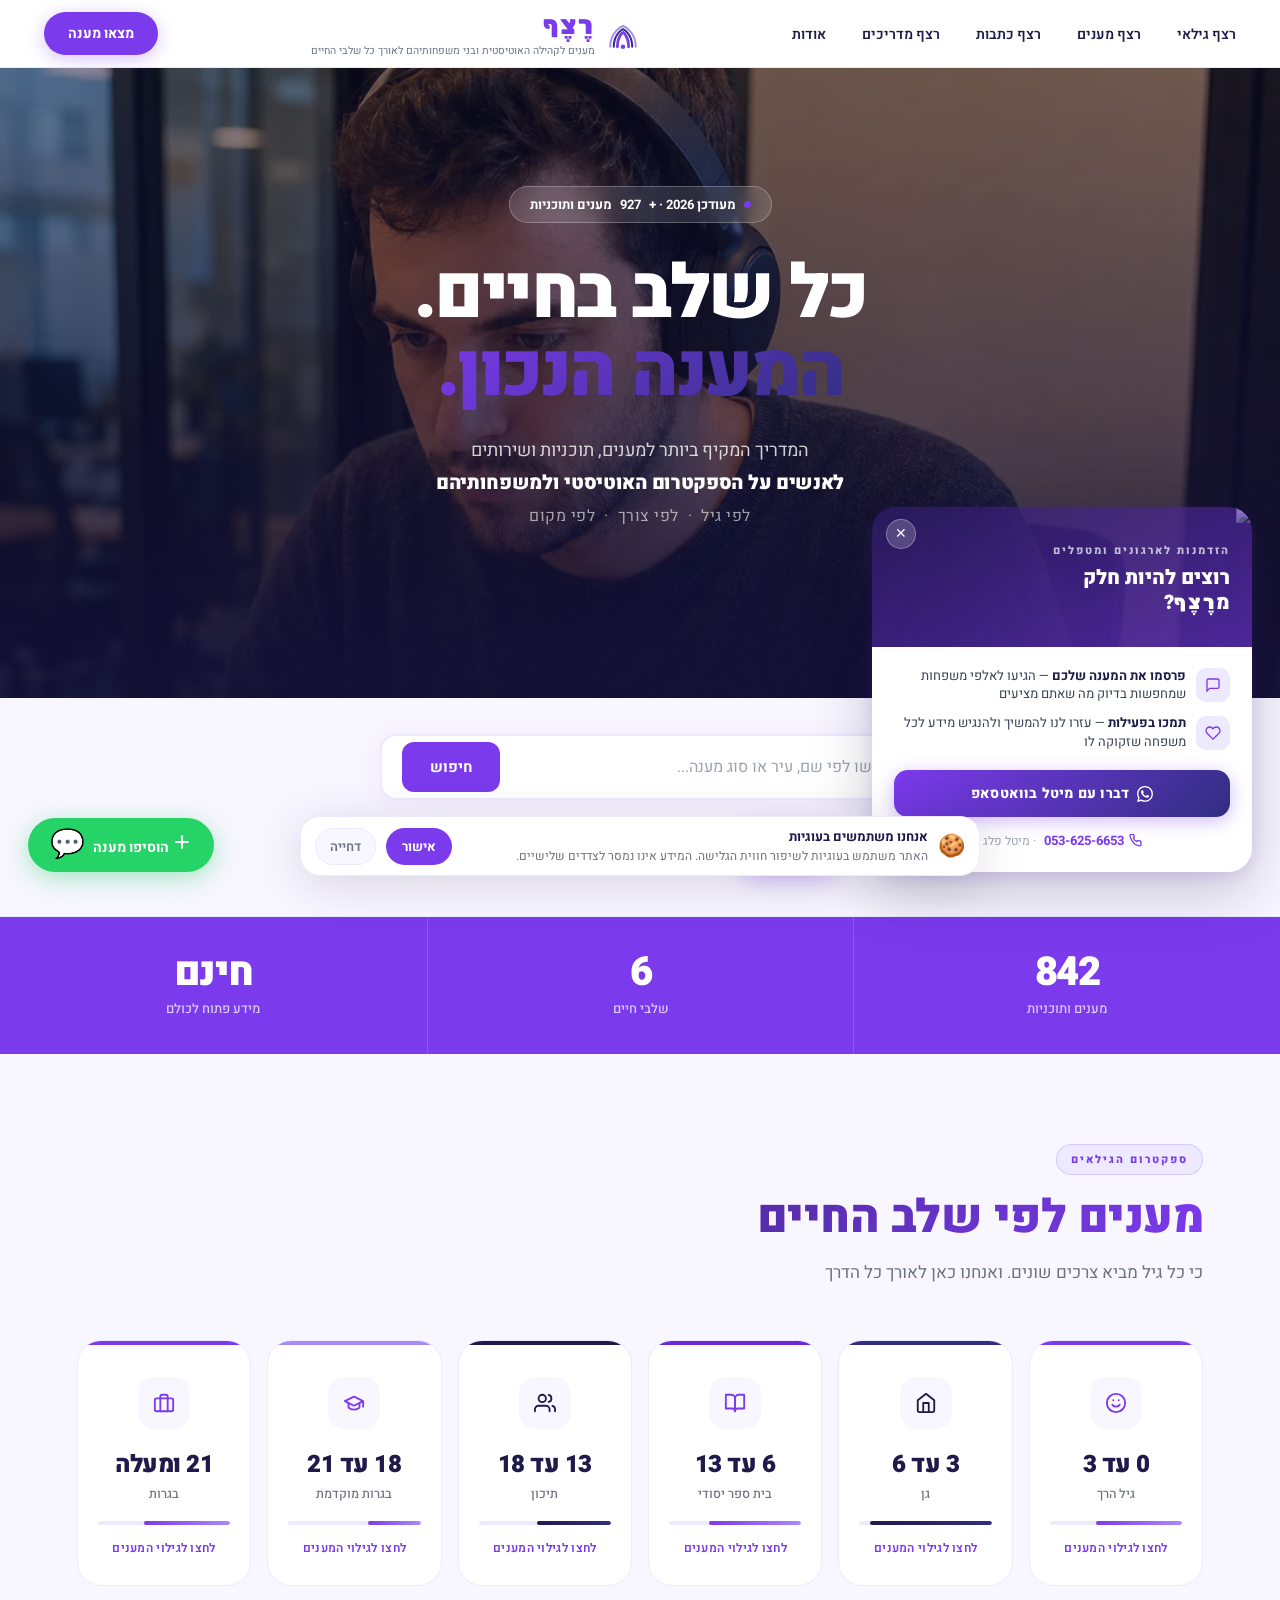
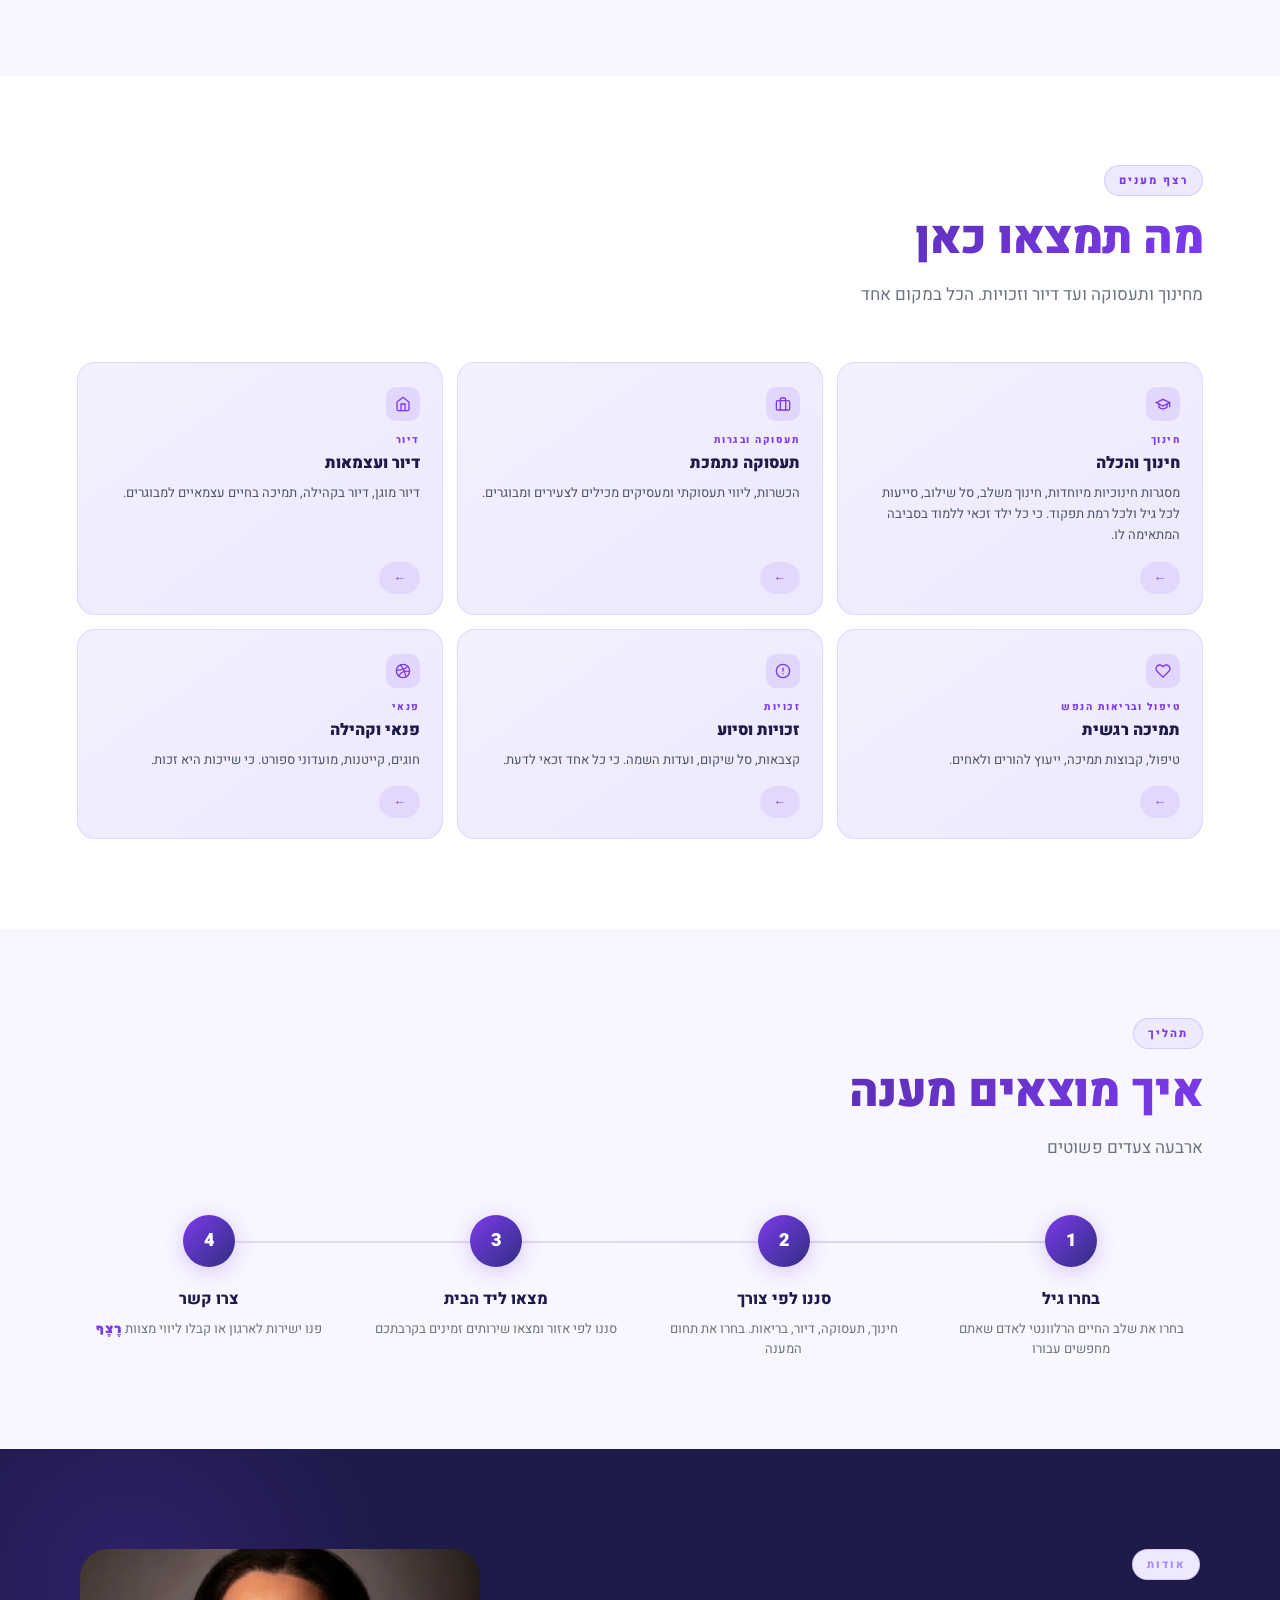
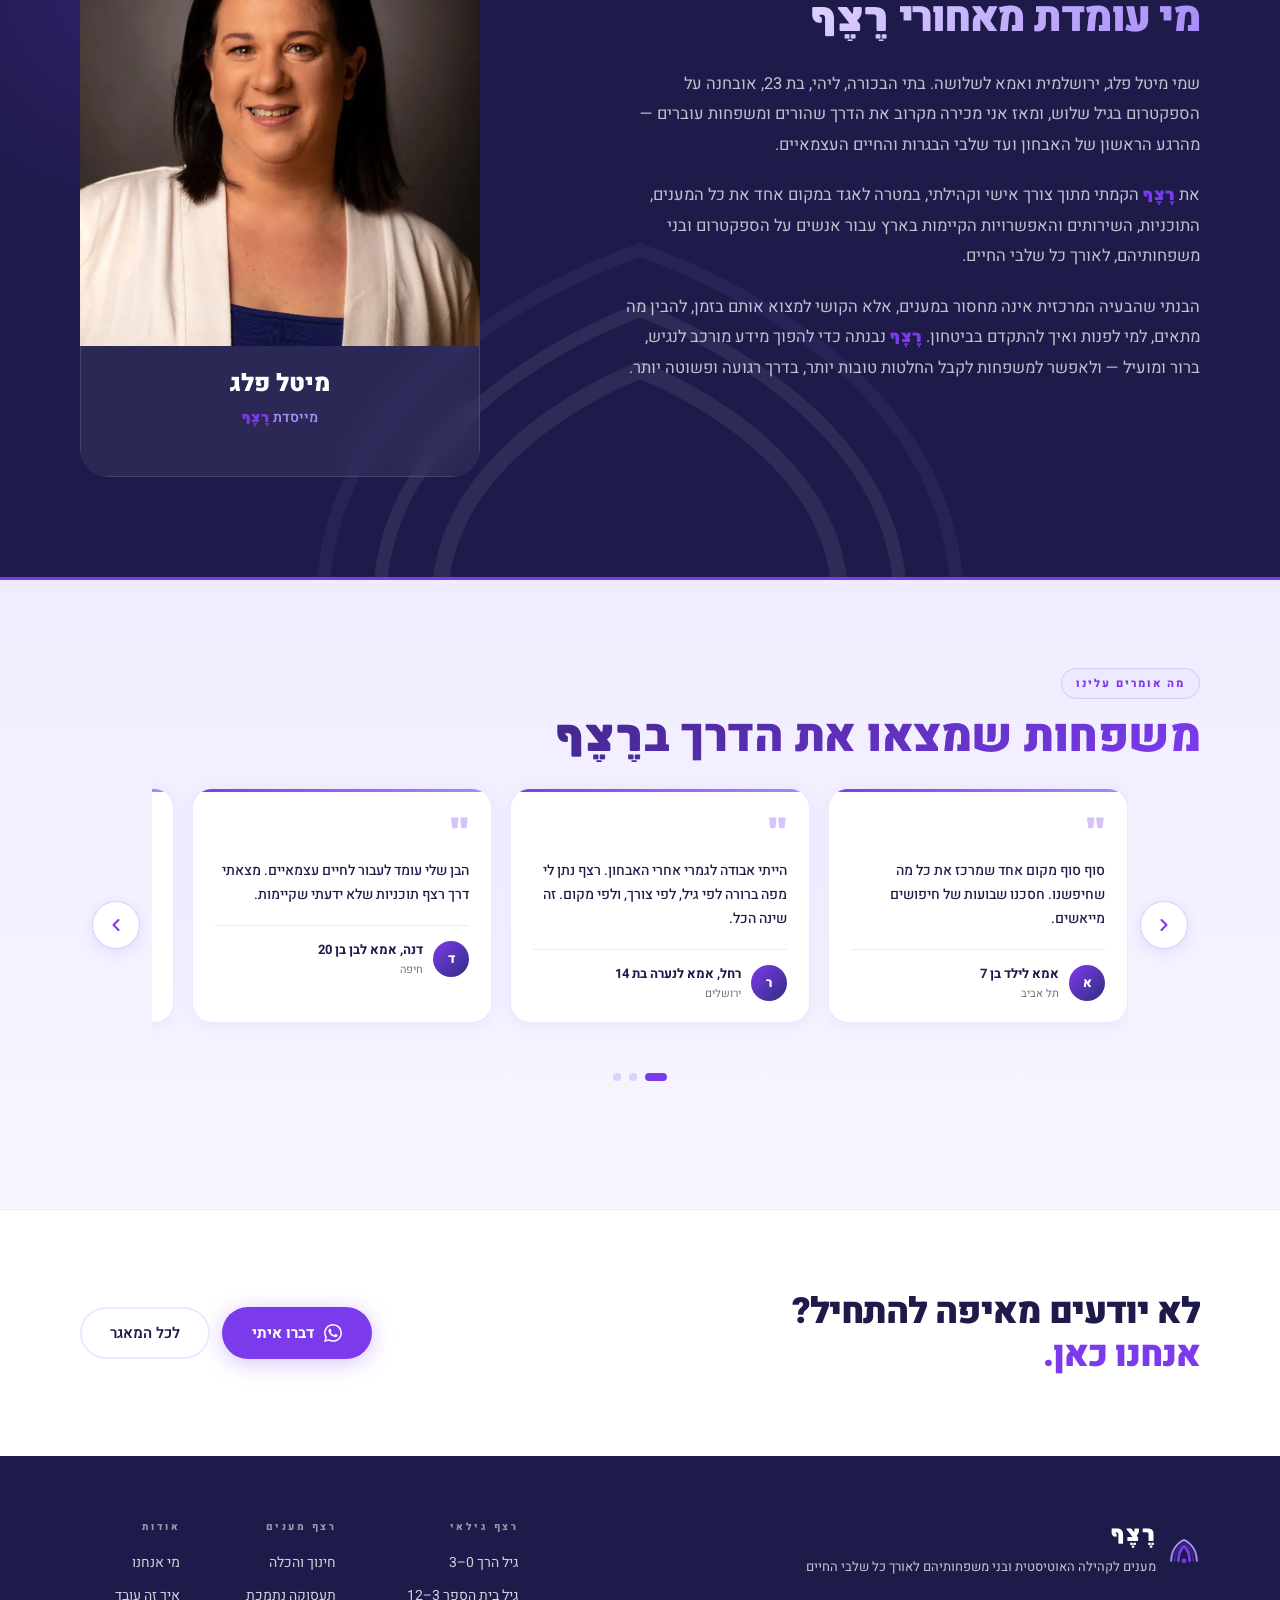
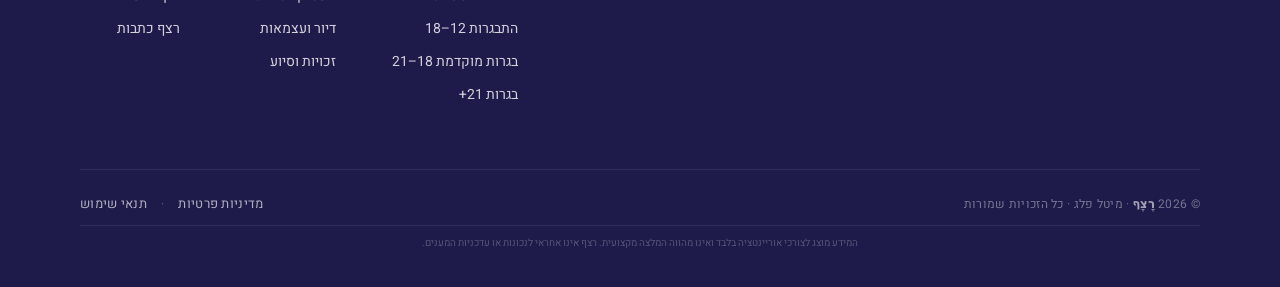
==== index.html @ fa8db9a8 "Fix: page could shift left and clip the nav CTA (RTL horizontal scroll) - html{overflow-x:clip} — bo" ====
<!DOCTYPE html>
<html lang="he" dir="rtl">
<head>
<meta charset="UTF-8"/>
<meta name="viewport" content="width=device-width, initial-scale=1.0, viewport-fit=cover"/>
<title>רצף — מענים לאוטיזם לאורך כל שלבי החיים</title>
<link rel="preconnect" href="https://fonts.googleapis.com"/>
<link rel="preconnect" href="https://fonts.gstatic.com" crossorigin/>
<link rel="stylesheet" href="https://fonts.googleapis.com/css2?family=Heebo:wght@300;400;500;600;700;800;900&family=Rubik:wght@700;800;900&display=swap"/>
<style>
*,*::before,*::after{box-sizing:border-box;margin:0;padding:0}
html{scroll-behavior:smooth;overflow-x:clip}
body{
  font-family:'Heebo',sans-serif;
  direction:rtl;
  background:#fff;
  color:#1E1B4B;
  overflow-x:hidden;
}

:root{
  --nav-h: 68px;
  --purple:  #7C3AED;
  --purple2: #6D28D9;
  --purple3: #A78BFA;
  --purple-bg: #F8F6FF;
  --purple-bg2: #EDE9FE;
  --navy:    #1E1B4B;
  --navy2:   #312E81;
  --gray:    #6B7280;
  --gray2:   #9CA3AF;
  --border:  #EDE9FE;
  --white:   #FFFFFF;
}

/* ── NAV ── */
nav{
  position:sticky;top:0;z-index:250;
  height:68px;padding:0 clamp(16px,3.4vw,64px);
  display:flex;align-items:center;justify-content:space-between;gap:18px;
  background:rgba(255,255,255,0.97);
  border-bottom:1px solid var(--border);
}

.logo{display:flex;align-items:center;gap:12px;text-decoration:none;min-width:0}
.logo-tag{max-width:min(44vw,420px)}
.logo-name{
  font-family:'Rubik',sans-serif;
  font-size:26px;font-weight:900;
  color:var(--purple);
  letter-spacing:2px;
}
.logo-tag{font-size:10.5px;color:var(--gray);margin-top:2px;font-weight:400}

.nav-links{display:flex;align-items:center;gap:36px;list-style:none}
.nav-links a{text-decoration:none;color:var(--navy);font-size:14px;font-weight:600;transition:color .15s}
.nav-links a:hover{color:var(--purple)}

.nav-btn{
  background:var(--purple)!important;
  color:#fff!important;
  padding:11px 24px;border-radius:100px;
  font-weight:700!important;
  font-size:14px;
  white-space:nowrap;
  box-shadow:0 4px 18px rgba(124,58,237,0.3);
  transition:box-shadow .2s,transform .15s!important;
  text-decoration:none;
}
.nav-btn:hover{
  background:var(--purple2)!important;
  box-shadow:0 6px 26px rgba(124,58,237,0.42)!important;
  transform:translateY(-1px)!important;
}
/* CTA בנאב — מוסתר במובייל, מחליף אותו כפתור ה-nav-cta-btn */
.nav-cta-btn{ flex-shrink:0 }
@media(max-width:768px){.nav-cta-btn{display:none!important}}

/* ── HERO ── */
.hero{
  position:relative;
  height:70vh;
  min-height:500px;
  max-height:750px;
  overflow:hidden;
  background:var(--navy);
  display:flex;
  align-items:center;
  justify-content:center;
}

.hero-image{
  position:absolute;inset:0;
  z-index:0;
}
.hero-slide{
  position:absolute;inset:0;
  opacity:0;
  transition:opacity 1.2s ease-in-out;
}
.hero-slide.active{opacity:1}
.hero-slide img{
  width:100%;height:100%;
  object-fit:cover;
  object-position:center 25%;
  display:block;
}
.hero-image::after{
  content:'';position:absolute;inset:0;z-index:1;
  background:linear-gradient(
    to bottom,
    rgba(20,17,60,0.42) 0%,
    rgba(20,17,60,0.62) 55%,
    rgba(20,17,60,0.88) 100%
  );
}

.hero-content-wrap{
  position:relative;z-index:2;
  display:flex;align-items:center;justify-content:center;
  width:100%;
  padding:60px 40px;
}

.hero-inner{
  max-width:660px;
  text-align:center;
  position:relative;z-index:1;
}

/* ── HERO SEARCH STRIP (מתחת לתמונה) ── */
.hero-search-strip{
  background:var(--purple-bg);
  border-bottom:1px solid var(--border);
  padding:36px 40px 40px;
  text-align:center;
}
.hero-search-strip .hero-search{
  display:flex;align-items:center;
  background:#fff;border:2px solid var(--border);
  border-radius:16px;padding:6px 6px 6px 20px;
  max-width:520px;margin:0 auto 24px;
  box-shadow:0 4px 24px rgba(124,58,237,0.08);
  transition:border-color .2s,box-shadow .2s;
}
.hero-search-strip .hero-search:focus-within{
  border-color:var(--purple);
  box-shadow:0 4px 24px rgba(124,58,237,0.18);
}
.hero-search-strip .hero-search input{
  flex:1;border:none;outline:none;
  font-family:'Heebo',sans-serif;font-size:16px;
  color:var(--navy);background:none;direction:rtl;
}
.hero-search-strip .hero-search input::placeholder{color:var(--gray2)}
.hero-search-strip .hero-search button{
  background:var(--purple);color:#fff;border:none;
  border-radius:12px;padding:14px 28px;
  font-family:'Heebo',sans-serif;font-size:15px;font-weight:700;
  cursor:pointer;transition:background .2s;white-space:nowrap;
}
.hero-search-strip .hero-search button:hover{background:var(--purple2)}

.hero-pill{
  display:inline-flex;align-items:center;gap:8px;
  background:rgba(255,255,255,0.12);
  border:1.5px solid rgba(255,255,255,0.25);
  backdrop-filter:blur(10px);
  border-radius:100px;padding:8px 20px;
  font-size:13px;color:#fff;font-weight:700;
  margin-bottom:32px;
}
.pill-dot{width:7px;height:7px;border-radius:50%;background:var(--purple);animation:blink 2s infinite}
@keyframes blink{0%,100%{opacity:1}50%{opacity:0.25}}

.hero h1{
  font-size:74px;font-weight:900;line-height:1.05;
  letter-spacing:-2.5px;margin-bottom:24px;
  color:#fff;
}
.hero h1 .grad{
  background:linear-gradient(135deg,var(--purple) 0%,var(--navy2) 100%);
  -webkit-background-clip:text;-webkit-text-fill-color:transparent;
}

.hero-sub{
  font-size:18px;color:rgba(255,255,255,0.8);line-height:1.75;
  max-width:520px;margin:0 auto 48px;
}

.hero-search{
  display:flex;align-items:center;
  background:rgba(255,255,255,0.95);border:2px solid rgba(255,255,255,0.3);
  border-radius:16px;padding:6px 6px 6px 20px;
  max-width:500px;margin:0 auto 36px;
  box-shadow:0 4px 24px rgba(124,58,237,0.08);
  transition:border-color .2s,box-shadow .2s;
}
.hero-search:focus-within{
  border-color:var(--purple);
  box-shadow:0 4px 24px rgba(124,58,237,0.18);
}
.hero-search input{
  flex:1;border:none;outline:none;
  font-family:'Heebo',sans-serif;font-size:15px;
  color:var(--navy);background:none;direction:rtl;
}
.hero-search input::placeholder{color:var(--gray2)}
.hero-search button{
  background:var(--purple);color:#fff;border:none;
  border-radius:12px;padding:13px 26px;
  font-family:'Heebo',sans-serif;font-size:14px;font-weight:700;
  cursor:pointer;transition:background .2s;white-space:nowrap;
}
.hero-search button:hover{background:var(--purple2)}

.hero-btns{display:flex;gap:12px;justify-content:center;flex-wrap:wrap}
.btn-main{
  background:var(--purple);color:#fff;
  padding:14px 30px;border-radius:100px;
  font-size:15px;font-weight:700;
  font-family:'Heebo',sans-serif;text-decoration:none;display:inline-block;
  box-shadow:0 4px 22px rgba(124,58,237,0.3);
  transition:background .2s,box-shadow .2s,transform .15s;
}
.btn-main:hover{background:var(--purple2);box-shadow:0 8px 32px rgba(124,58,237,0.38);transform:translateY(-2px)}
.btn-line{
  background:#fff;color:var(--navy);
  border:2px solid var(--border);
  padding:13px 28px;border-radius:100px;
  font-size:15px;font-weight:600;
  font-family:'Heebo',sans-serif;text-decoration:none;display:inline-block;
  transition:border-color .2s,color .2s;
}
.btn-line:hover{border-color:var(--purple);color:var(--purple)}

/* ── STATS ── */
.stats{
  display:grid;grid-template-columns:repeat(3,1fr);
  background:var(--purple);
}
.stat{
  padding:36px 24px;
  text-align:center;border-left:1px solid rgba(255,255,255,0.15);
}
.stat:last-child{border-left:none}
.stat-n{font-size:40px;font-weight:900;letter-spacing:-1.5px;color:#fff;line-height:1;margin-bottom:6px}
.stat-l{font-size:13px;color:rgba(255,255,255,0.75);font-weight:500}

/* ── SHARED SECTION ── */
.sec{padding:96px 80px}
.sec-label{
  display:inline-flex;align-items:center;gap:8px;
  font-size:11px;font-weight:800;
  letter-spacing:2px;text-transform:uppercase;
  color:var(--purple);margin-bottom:18px;
  background:var(--purple-bg2);
  padding:6px 14px;border-radius:100px;
  border:1px solid rgba(124,58,237,0.18);
}
.sec-title{
  font-size:clamp(26px,4vw,46px);font-weight:900;
  letter-spacing:clamp(-0.5px,-0.05em,-2px);line-height:1.1;
  background:linear-gradient(135deg, var(--navy) 0%, var(--purple) 100%);
  -webkit-background-clip:text;-webkit-text-fill-color:transparent;
  background-clip:text;
  margin-bottom:16px;
  word-break:keep-all;
  overflow-wrap:break-word;
}
.sec-sub{font-size:clamp(14px,1.5vw,17px);color:var(--gray);margin-bottom:52px;max-width:480px;line-height:1.7}

/* ── AGES ── */
.ages-sec{background:var(--purple-bg)}

.ages-grid{display:grid;grid-template-columns:repeat(5,1fr);gap:16px}

.age-card{
  background:#fff;border:1.5px solid var(--border);
  border-radius:24px;padding:36px 20px 28px;
  cursor:pointer;position:relative;overflow:hidden;
  text-align:center;
  transition:transform .35s cubic-bezier(.34,1.56,.64,1), box-shadow .35s, border-color .25s;
  transform-origin:center bottom;
}
.age-card:hover{
  transform:translateY(-10px) rotate(-1deg) scale(1.03);
  box-shadow:0 24px 56px rgba(124,58,237,0.18);
  border-color:var(--purple);
}
/* top accent bar */
.age-card::before{
  content:'';position:absolute;
  top:0;left:0;right:0;height:4px;
  border-radius:24px 24px 0 0;
  transition:height .3s;
}
.age-card:hover::before{height:6px}
.ac0::before{background:var(--purple)}
.ac1::before{background:var(--navy2)}
.ac2::before{background:var(--purple2)}
.ac3::before{background:var(--navy)}
.ac4::before{background:var(--purple3)}

.age-icon{
  width:52px;height:52px;margin:0 auto 18px;
  display:flex;align-items:center;justify-content:center;
  border-radius:16px;background:var(--purple-bg);
  transition:transform .35s cubic-bezier(.34,1.56,.64,1), background .25s;
}
.age-card:hover .age-icon{
  transform:rotate(8deg) scale(1.15);
  background:var(--purple-bg2);
}

.age-num{font-size:24px;font-weight:900;letter-spacing:-0.5px;color:var(--navy);margin-bottom:3px}
.age-lbl{font-size:12.5px;color:var(--gray);font-weight:500;margin-bottom:18px}
.age-prog{height:4px;border-radius:100px;background:var(--border);margin-bottom:14px;overflow:hidden}
.age-prog-fill{height:100%;border-radius:100px;transition:width .6s ease;background:linear-gradient(90deg,var(--purple),var(--purple3))}
.ac0 .age-prog-fill{width:65%}
.ac1 .age-prog-fill{width:92%;background:linear-gradient(90deg,var(--navy),var(--navy2))}
.ac2 .age-prog-fill{width:70%}
.ac3 .age-prog-fill{width:56%;background:linear-gradient(90deg,var(--navy),var(--navy2))}
.ac4 .age-prog-fill{width:40%}

.age-cnt{font-size:12px;font-weight:600;color:var(--purple);letter-spacing:0.3px}

/* ── SERVICES ── */
.svc-sec{background:#fff}
.svc-grid{display:grid;grid-template-columns:repeat(3,1fr);gap:14px}

.svc-card{
  background:linear-gradient(145deg,#f3f0ff 0%,#ede9fe 100%);
  border:1.5px solid rgba(124,58,237,0.12);
  border-radius:18px;
  padding:24px 22px 20px;
  display:flex;flex-direction:column;
  position:relative;overflow:hidden;
  transition:transform .25s,box-shadow .25s,border-color .25s,background .25s;
  cursor:pointer;
}
.svc-card::before{
  content:'';position:absolute;
  top:0;right:0;width:100%;height:3px;
  background:linear-gradient(90deg,var(--purple),var(--purple3));
  border-radius:18px 18px 0 0;
  opacity:0;transition:opacity .25s;
}
.svc-card:hover::before{opacity:1}
.svc-card:hover{
  transform:translateY(-5px);
  box-shadow:0 16px 40px rgba(124,58,237,0.16);
  border-color:var(--purple3);
  background:linear-gradient(145deg,#ede9fe 0%,#e8e2fd 100%);
}

.svc-ico{
  width:34px;height:34px;border-radius:10px;
  display:flex;align-items:center;justify-content:center;
  margin-bottom:12px;
  background:rgba(124,58,237,0.12);
  box-shadow:none;
}
.svc-ico svg{width:16px;height:16px;stroke:var(--purple)}
.svc-tag{
  font-size:10px;font-weight:800;letter-spacing:1.5px;
  text-transform:uppercase;color:var(--purple);
  margin-bottom:6px;display:block;
}
.svc-card h3{font-size:16px;font-weight:900;color:var(--navy);margin-bottom:8px;line-height:1.3}
.svc-card p{font-size:13px;color:#4B5563;line-height:1.65;margin-bottom:16px;flex:1}
.svc-link{
  font-size:12.5px;font-weight:700;color:var(--purple);
  text-decoration:none;transition:all .15s;
  display:inline-flex;align-items:center;gap:4px;
  margin-top:auto;
  background:rgba(124,58,237,0.1);
  padding:7px 14px;border-radius:100px;
  width:fit-content;
}
.svc-link:hover{background:var(--purple);color:#fff}

/* ── HOW ── */
.how-sec{background:var(--purple-bg)}
.steps{display:grid;grid-template-columns:repeat(4,1fr);gap:24px;position:relative}
.steps::before{
  content:'';position:absolute;top:26px;right:12%;left:12%;
  height:2px;background:linear-gradient(90deg,var(--purple),var(--navy));opacity:0.15;
}
.step{text-align:center;padding:0 12px;position:relative;z-index:1}
.step-num{
  width:52px;height:52px;border-radius:50%;
  background:linear-gradient(135deg,var(--purple),var(--navy2));
  color:#fff;font-size:18px;font-weight:900;
  display:flex;align-items:center;justify-content:center;
  margin:0 auto 20px;
  box-shadow:0 4px 20px rgba(124,58,237,0.25);
  transition:box-shadow .25s,transform .25s;
}
.step:hover .step-num{box-shadow:0 8px 24px rgba(124,58,237,0.32);transform:scale(1.06)}
.step h4{font-size:16px;font-weight:800;color:var(--navy);margin-bottom:8px}
.step p{font-size:13px;color:var(--gray);line-height:1.55}

/* ── TESTIMONIALS ── */
.testimonials-sec{
  background:linear-gradient(180deg,#f0ecff 0%,#f8f6ff 100%);
  padding:88px 0 80px;
  overflow:hidden;
  border-top:3px solid var(--purple);
}
.testimonials-sec .sec-label{color:var(--purple);display:inline-flex;margin-bottom:12px}
.testimonials-sec .sec-title{margin-bottom:8px}
.testimonials-sec .sec-header{padding:0 80px;margin-bottom:48px}

/* carousel */
.tcarousel-wrap{
  position:relative;
  padding:0 72px;
}
.tscroll-outer{
  position:relative;
  width:100%;
  overflow:hidden;
  padding:12px 0 20px;
}
.tscroll-track{
  display:flex;
  flex-direction:row;
  gap:18px;
  padding:6px 0;
  transition:transform .4s cubic-bezier(.4,0,.2,1);
}
.tcarousel-btn{
  position:absolute;top:50%;transform:translateY(-50%);
  width:48px;height:48px;border-radius:50%;
  background:#fff;border:1.5px solid rgba(124,58,237,0.25);
  color:var(--purple);cursor:pointer;
  display:flex;align-items:center;justify-content:center;
  box-shadow:0 4px 16px rgba(124,58,237,0.12);
  transition:background .2s,box-shadow .2s,border-color .2s;
  z-index:2;
}
.tcarousel-btn:hover{background:var(--purple);color:#fff;box-shadow:0 6px 24px rgba(124,58,237,0.25);border-color:var(--purple)}
.tcarousel-btn:disabled{opacity:0.3;cursor:default;pointer-events:none}
.tcarousel-btn.prev{right:12px}
.tcarousel-btn.next{left:12px}
.tcarousel-dots{
  display:flex;justify-content:center;gap:8px;margin-top:24px;
}
.tcarousel-dot{
  width:8px;height:8px;border-radius:50%;
  background:rgba(124,58,237,0.2);
  transition:background .2s,width .2s;
  cursor:pointer;border:none;padding:0;
}
.tcarousel-dot.active{background:var(--purple);width:22px;border-radius:4px}

.tcard{
  flex:0 0 300px;
  background:#fff;
  border:1.5px solid rgba(124,58,237,0.12);
  border-radius:20px;
  padding:24px 22px 20px;
  height:auto;
  text-align:right;
  direction:rtl;
  box-shadow:0 4px 20px rgba(124,58,237,0.08);
  transition:transform .2s,box-shadow .2s,border-color .2s;
  cursor:default;
  position:relative;
  overflow:hidden;
}
.tcard::before{
  content:'';
  position:absolute;top:0;right:0;left:0;height:3px;
  background:linear-gradient(90deg,var(--purple),var(--purple3));
}
.tcard:hover{
  transform:translateY(-4px);
  box-shadow:0 14px 40px rgba(124,58,237,0.15);
  border-color:var(--purple3);
}
.tcard-quote{
  font-size:36px;line-height:1;
  color:var(--purple);
  margin-bottom:10px;
  font-family:'Rubik',sans-serif;font-weight:900;
  opacity:0.3;
}
.tcard-text{
  font-size:14px;font-weight:500;line-height:1.7;
  color:var(--navy);
  margin-bottom:18px;
}
.tcard-who{
  display:flex;align-items:center;gap:10px;
  padding-top:14px;
  border-top:1px solid var(--border);
}
.tcard-avatar{
  width:36px;height:36px;border-radius:50%;
  background:linear-gradient(135deg,var(--purple),var(--navy2));
  display:flex;align-items:center;justify-content:center;
  font-size:13px;font-weight:800;color:#fff;flex-shrink:0;
}
.tcard-name{font-size:13px;font-weight:700;color:var(--navy)}
.tcard-sub{font-size:11px;color:var(--gray);margin-top:2px}

/* ── ARTICLES ── */
.articles-sec{background:#fff;padding:96px 80px}
.articles-grid{display:grid;grid-template-columns:repeat(3,1fr);gap:24px}

.article-card{
  background:#fff;border:1.5px solid var(--border);
  border-radius:24px;overflow:hidden;
  cursor:pointer;
  transition:transform .25s,box-shadow .25s,border-color .25s;
  display:flex;flex-direction:column;
}
.article-card:hover{
  transform:translateY(-6px);
  box-shadow:0 20px 52px rgba(124,58,237,0.12);
  border-color:var(--purple3);
}
.article-img{
  width:100%;height:200px;
  background:linear-gradient(135deg,var(--purple-bg2) 0%,var(--purple-bg) 100%);
  display:flex;align-items:center;justify-content:center;
  position:relative;overflow:hidden;
  flex-shrink:0;
}
.article-img-placeholder{
  opacity:0.25;
}
.article-tag{
  position:absolute;top:14px;right:14px;
  background:var(--purple);color:#fff;
  font-size:11px;font-weight:800;letter-spacing:1px;
  padding:5px 12px;border-radius:100px;
}
.article-body{padding:24px 24px 20px;flex:1;display:flex;flex-direction:column}
.article-title{
  font-size:18px;font-weight:900;color:var(--navy);
  line-height:1.35;margin-bottom:10px;
}
.article-desc{
  font-size:14px;color:var(--gray);line-height:1.65;
  flex:1;margin-bottom:18px;
}
.article-read{
  display:inline-flex;align-items:center;gap:6px;
  font-size:13px;font-weight:700;color:var(--purple);
  background:var(--purple-bg);
  border:none;cursor:pointer;
  padding:10px 18px;border-radius:100px;
  transition:background .2s,color .2s;
  font-family:'Heebo',sans-serif;
  align-self:flex-start;
}
.article-read:hover{background:var(--purple-bg2)}

/* Modal */
.article-modal-overlay{
  position:fixed;inset:0;z-index:9999;
  background:rgba(20,17,60,0.75);
  backdrop-filter:blur(6px);
  display:flex;align-items:center;justify-content:center;
  padding:24px;
  opacity:0;pointer-events:none;
  transition:opacity .3s;
}
.article-modal-overlay.open{opacity:1;pointer-events:all}
.article-modal{
  background:#fff;border-radius:28px;
  max-width:740px;width:100%;
  max-height:88vh;overflow-y:auto;
  padding:48px 52px;
  position:relative;
  transform:translateY(24px);
  transition:transform .35s cubic-bezier(.4,0,.2,1);
}
.article-modal-overlay.open .article-modal{transform:translateY(0)}
.modal-close{
  position:sticky;top:0;float:left;
  background:var(--purple-bg2);border:none;
  width:36px;height:36px;border-radius:50%;
  cursor:pointer;font-size:18px;font-weight:700;
  color:var(--purple);display:flex;align-items:center;justify-content:center;
  margin-bottom:16px;
  font-family:'Heebo',sans-serif;
}
.modal-close:hover{background:var(--purple);color:#fff}
.modal-tag{
  display:inline-block;
  background:var(--purple);color:#fff;
  font-size:11px;font-weight:800;letter-spacing:1px;
  padding:5px 14px;border-radius:100px;
  margin-bottom:20px;
}
.modal-title{
  font-size:28px;font-weight:900;color:var(--navy);
  line-height:1.25;margin-bottom:24px;letter-spacing:-0.5px;
}
.modal-body{font-size:15.5px;color:#374151;line-height:1.85;direction:rtl}
.modal-body h3{
  font-size:18px;font-weight:800;color:var(--navy);
  margin:28px 0 12px;
}
.modal-body p{margin-bottom:16px}
.modal-body ul{padding-right:20px;margin-bottom:16px}
.modal-body ul li{margin-bottom:6px}
.modal-body .modal-keywords{
  display:flex;flex-wrap:wrap;gap:8px;margin:20px 0;
}
.modal-body .modal-keywords span{
  background:var(--purple-bg2);color:var(--purple);
  font-size:12px;font-weight:600;
  padding:5px 12px;border-radius:100px;
}

/* ── CTA ── */
.cta-band{
  background:#fff;padding:80px;
  display:flex;align-items:center;justify-content:space-between;gap:40px;
  border-top:1px solid var(--border);
}
.cta-band h2{font-size:36px;font-weight:900;letter-spacing:-1px;max-width:460px;line-height:1.2;color:var(--navy)}
.cta-band h2 span{color:var(--purple)}
.cta-btns{display:flex;gap:12px;flex-shrink:0}

/* ── FOOTER ── */
footer{background:var(--navy);padding:64px 80px 36px}
.ft{
  display:flex;justify-content:space-between;align-items:flex-start;
  gap:48px;margin-bottom:52px;
}
.ft-logo-wrap{display:flex;flex-direction:column;gap:8px}
.ft-name{font-size:22px;font-weight:900;color:#fff}
.ft-tag{font-size:13px;color:rgba(255,255,255,0.75);margin-top:2px;line-height:1.5}
.ft-desc{font-size:13px;color:rgba(255,255,255,0.6);line-height:1.7}

.ft-cols{display:flex;gap:56px}
.fc{min-width:100px}
.fc h5{
  font-size:10px;font-weight:800;letter-spacing:2.5px;
  text-transform:uppercase;color:rgba(255,255,255,0.55);
  margin-bottom:18px;
}
.fc a{
  display:block;color:rgba(255,255,255,0.8);
  text-decoration:none;font-size:14px;margin-bottom:12px;
  transition:color .15s;
}
.fc a:hover{color:#fff}
.ft-bottom{
  border-top:1px solid rgba(255,255,255,0.08);
  padding-top:24px;font-size:12px;
  color:rgba(255,255,255,0.4);
  letter-spacing:0.3px;
}

/* פוטר מובייל — עיצוב שונה לחלוטין */
.ft-mobile{display:none;background:var(--navy)}
@media(max-width:768px){
  .tcard{flex:0 0 calc(100vw - 48px)!important;min-width:0}
  .tcard-text{font-size:13px}
  .tcarousel-wrap{padding:0 16px}
  .tcarousel-btn{width:40px;height:40px;top:auto;bottom:-56px;transform:none}
  .tcarousel-btn.prev{right:auto;left:calc(50% - 52px)}
  .tcarousel-btn.next{left:auto;right:calc(50% - 52px)}
  .tscroll-outer{padding:12px 0 8px}
  .tcarousel-dots{margin-top:68px}
  .ft-desktop{display:none!important}
  .ft-mobile{display:block}
  footer{padding:10px 16px max(8px, env(safe-area-inset-bottom))}
}
.ft-mini-nav{
  display:flex;align-items:center;justify-content:center;gap:20px;margin-bottom:7px;
}
.ft-mini-link{font-size:11.5px;color:rgba(255,255,255,0.5);text-decoration:none;font-weight:500;transition:color .15s;}
.ft-mini-link:active{color:#fff}
.ft-mini-wa{display:inline-flex;align-items:center;color:#4ade80;opacity:0.7;text-decoration:none;transition:opacity .15s;}
.ft-mini-wa:active{opacity:1}
.ft-mini-copy{font-size:10px;color:rgba(255,255,255,0.22);text-align:center;}
.ft-mini-copy a{color:rgba(255,255,255,0.32);text-decoration:none;}

.logo-svg{width:32px;height:32px;flex-shrink:0}

/* ── FOOTER LEGAL ── */
.ft-bottom{display:flex;align-items:center;justify-content:space-between;flex-wrap:wrap;gap:12px}
.ft-legal-links{display:flex;gap:14px;align-items:center}
.ft-legal-a{color:rgba(255,255,255,0.65);text-decoration:none;font-size:13px;transition:color .2s}
.ft-legal-a:hover{color:#fff}

/* ── ADD MAAN FLOATING BTN ── */
#add-maan-btn{
  position:fixed;bottom:28px;left:28px;z-index:400;
  display:inline-flex;align-items:center;gap:8px;
  background:#25D366;color:#fff;
  padding:13px 22px;border-radius:100px;
  font-family:'Heebo',sans-serif;font-size:14px;font-weight:700;
  text-decoration:none;
  box-shadow:0 6px 24px rgba(37,211,102,0.4);
  transition:transform .2s,box-shadow .2s;
}
#add-maan-btn:hover{transform:translateY(-3px);box-shadow:0 10px 32px rgba(37,211,102,0.5)}

/* ── ABOUT ── */
.about-sec{
  background:var(--navy);
  padding:100px 80px;
  position:relative;
  overflow:hidden;
}
.about-sec::before{
  content:'';position:absolute;
  top:-120px;left:-120px;
  width:500px;height:500px;
  background:radial-gradient(circle,rgba(124,58,237,0.18) 0%,transparent 70%);
  pointer-events:none;
}
.about-inner{
  display:grid;
  grid-template-columns:1fr 400px;
  gap:64px;
  align-items:stretch;
  position:relative;z-index:1;
}
.about-text .sec-label{color:var(--purple3);margin-bottom:14px}
.about-text .sec-title{
  font-size:42px;font-weight:900;letter-spacing:-1.5px;
  background:linear-gradient(135deg,#fff 0%,var(--purple3) 100%);
  -webkit-background-clip:text;-webkit-text-fill-color:transparent;
  background-clip:text;
  margin-bottom:28px;line-height:1.1;
}
.about-text p{
  font-size:16.5px;color:rgba(255,255,255,0.72);line-height:1.85;
  margin-bottom:20px;max-width:580px;
}
.about-text p:last-child{margin-bottom:0}

.about-founder-card{
  background:rgba(255,255,255,0.06);
  border:1.5px solid rgba(255,255,255,0.12);
  border-radius:28px;padding:40px 32px;
  text-align:center;
  backdrop-filter:blur(12px);
}
.about-avatar{
  width:90px;height:90px;
  border-radius:50%;margin:0 auto 20px;
  background:linear-gradient(135deg,var(--purple),var(--navy2));
  display:flex;align-items:center;justify-content:center;
  font-size:32px;font-weight:900;color:#fff;
  border:3px solid rgba(167,139,250,0.4);
}
.about-name{
  font-size:24px;font-weight:900;color:#fff;
  margin-bottom:6px;
}
.about-role{
  font-size:14px;color:var(--purple3);font-weight:600;
  margin-bottom:24px;
}
.about-tags{display:flex;flex-direction:column;gap:8px}
.about-tags span{
  background:rgba(124,58,237,0.25);
  border:1px solid rgba(124,58,237,0.4);
  color:rgba(255,255,255,0.85);
  font-size:12.5px;font-weight:600;
  padding:8px 16px;border-radius:100px;
}

/* ── ARC MOTIF — מוטיב קשתות הלוגו ── */

/* SVG קשתות כ-divider בין סקשנים */
.arc-divider{
  display:block;
  width:100%;
  overflow:hidden;
  line-height:0;
  margin:0;
}
.arc-divider svg{display:block;width:100%}

/* קשת דקורטיבית גדולה ברקע סקשן */
.arc-bg{
  position:absolute;
  pointer-events:none;
  opacity:0.06;
}

/* קו accent מעל כותרות סקשן */
.sec-arc{
  display:block;
  margin-bottom:20px;
}

/* קשת קטנה בכרטיסי שירותים */
.svc-card .card-arc{
  position:absolute;
  top:-2px;right:20px;
  opacity:0.18;
}

/* ages — top accent arc */
.ages-sec{position:relative;overflow:hidden}
.ages-sec .arc-bg{top:-60px;right:-80px;width:340px;height:340px}


/* ─── */
/* שם המותג — בכל מקום שמוזכר */
.brand{
  font-family:'Rubik',sans-serif;
  font-weight:900;
  color:var(--purple);
  letter-spacing:1px;
}

/* ══════════════════════════════════════
   FLUID TYPOGRAPHY — גדל/קטן עם המסך
══════════════════════════════════════ */
.hero h1       { font-size: clamp(30px, 6vw, 74px) }
.sec-title     { font-size: clamp(24px, 4vw, 46px); letter-spacing: clamp(-0.5px,-0.1em,0px) }
.about-text .sec-title { font-size: clamp(22px, 3.5vw, 42px) }
.cta-band h2   { font-size: clamp(20px, 3vw, 36px) }
.stat-n        { font-size: clamp(28px, 4vw, 40px) }
.sec           { padding: clamp(48px,7vw,96px) clamp(16px,6vw,80px) }

/* ══ NAV HAMBURGER ══ */
.nav-hamburger{
  display:none;flex-direction:column;justify-content:center;gap:5px;
  background:none;border:none;cursor:pointer;
  padding:10px 8px;z-index:110;
  -webkit-tap-highlight-color:transparent;
}
.nav-hamburger span{
  display:block;width:23px;height:2.5px;
  background:var(--navy);border-radius:2px;
  transition:transform .28s ease,opacity .2s ease;
  transform-origin:center;
}
.nav-hamburger.open span:nth-child(1){transform:translateY(7.5px) rotate(45deg)}
.nav-hamburger.open span:nth-child(2){opacity:0;transform:scaleX(0)}
.nav-hamburger.open span:nth-child(3){transform:translateY(-7.5px) rotate(-45deg)}

/* ══ MOBILE SLIDE-DOWN MENU ══ */
.nav-mobile-menu{
  position:fixed;
  top:var(--nav-h,60px);right:0;left:0;
  z-index:300;
  background:#fff;
  border-top:1px solid var(--border);
  flex-direction:column;
  display:none;
  max-height:calc(100vh - var(--nav-h,60px));
  overflow-y:auto;
  box-shadow:0 12px 40px rgba(20,17,60,0.12);
  transform:translateY(-8px);
  opacity:0;
  transition:transform .28s cubic-bezier(.4,0,.2,1), opacity .22s ease;
}
.nav-mobile-menu.open{
  display:flex;
  transform:translateY(0);
  opacity:1;
}
.nav-mobile-menu a{
  display:flex;align-items:center;
  padding:16px 24px;
  font-size:16px;font-weight:700;color:var(--navy);
  text-decoration:none;
  border-bottom:1px solid var(--border);
  transition:color .15s,background .15s,padding-right .15s;
  -webkit-tap-highlight-color:transparent;
}
.nav-mobile-menu a:active{background:var(--purple-bg);color:var(--purple)}
.nav-mobile-menu a.nav-mobile-cta{
  margin:16px 16px 20px;
  border:none;border-radius:100px;
  background:var(--purple);color:#fff!important;
  justify-content:center;
  box-shadow:0 4px 18px rgba(124,58,237,0.3);
  padding:15px 24px;
}
.nav-mobile-menu a.nav-mobile-cta:active{background:var(--purple2)}

/* ══ TABLET 769–1024 ══ */
@media(min-width:769px) and (max-width:1024px){
  nav{padding:0 32px}
  .nav-links{gap:20px}
  .nav-links a{font-size:13px}
  .about-inner{grid-template-columns:1fr 320px;gap:40px}
  .ages-grid{grid-template-columns:repeat(3,1fr)!important;gap:14px}
  .svc-grid{grid-template-columns:repeat(3,1fr)}
  .articles-grid{grid-template-columns:repeat(2,1fr)}
  footer{padding:10px 16px max(8px, env(safe-area-inset-bottom))}
  .ft-cols{gap:32px}
}

/* ══ MOBILE ≤768 ══ */
@media(max-width:768px){
  :root{--nav-h:60px}

  /* NAV */
  nav{padding:0 16px;height:60px}
  .logo-tag{font-size:8px;line-height:1.3;max-width:150px}
  .logo-name{font-size:20px}
  .nav-links{display:none}
  .nav-hamburger{display:flex!important}

  /* HERO */
  .hero{height:auto;min-height:260px;padding:0}
  .hero-content-wrap{padding:40px 20px 32px}
  .hero-inner{max-width:100%}
  .hero-pill{font-size:11px;padding:6px 14px;margin-bottom:16px}
  .hero h1{margin-bottom:12px;line-height:1.1}
  .hero-sub{font-size:14px;line-height:1.6;margin-bottom:0;max-width:100%}
  .hero-btns{display:none}

  /* SEARCH STRIP */
  .hero-search-strip{padding:18px 16px 20px}
  .hero-search-strip .hero-search{
    border-radius:14px;margin-bottom:0;
    padding:5px 5px 5px 12px;
  }
  .hero-search-strip .hero-search input{font-size:15px}
  .hero-search-strip .hero-search button{padding:12px 18px;font-size:14px;border-radius:10px}
  .hero-btns{display:flex;gap:5px;margin-top:12px;flex-wrap:nowrap;justify-content:center}
  .hero-btns .btn-main,.hero-btns .btn-line{padding:9px 11px;font-size:11.5px;border-radius:100px;white-space:nowrap;flex-shrink:0}

  /* STATS — 3 בשורה, קומפקטי */
  .stats{flex-wrap:nowrap}
  .stat{flex:1;padding:18px 6px}
  .stat-n{font-size:24px;margin-bottom:3px}
  .stat-l{font-size:10px}

  /* SEC */
  .sec-sub{font-size:14px;max-width:100%;margin-bottom:28px;line-height:1.6}
  .testimonials-sec .sec-header{padding:0 16px}

  /* AGES — 2 עמודות, scroll אופקי במסכים קטנים */
  .ages-grid{
    grid-template-columns:repeat(2,1fr)!important;
    gap:10px;
  }
  .age-card{padding:18px 12px 14px;border-radius:16px}
  .age-icon{width:38px;height:38px;border-radius:12px;margin-bottom:12px}
  .age-num{font-size:16px}
  .age-lbl{font-size:11px;margin-bottom:12px}
  .age-cnt{font-size:12px}

  /* SERVICES — 2 עמודות */
  .svc-grid{grid-template-columns:1fr 1fr!important;gap:8px}
  .svc-card{padding:12px 10px 10px;border-radius:12px}
  .svc-ico{width:32px;height:32px;margin-bottom:10px}
  .svc-card h3{font-size:12px;margin-bottom:3px}
  .svc-card p{display:none}
  .svc-link{font-size:11.5px}

  /* HOW — 2×2 */
  .steps{grid-template-columns:1fr 1fr;gap:20px}
  .steps::before{display:none}
  .step-num{width:44px;height:44px;font-size:16px;margin-bottom:14px}
  .step h4{font-size:14px}
  .step p{font-size:12px}

  /* TESTIMONIALS */
  .tcard{flex:0 0 260px;padding:20px 18px}
  .tcard-text{font-size:13.5px}

  /* ABOUT */
  .about-sec{padding:56px 16px}
  .about-inner{grid-template-columns:1fr;gap:28px}
  .about-founder-card{border-radius:20px!important}
  .about-founder-card img{height:240px!important;border-radius:20px 20px 0 0!important}
  .about-text p{font-size:14.5px;line-height:1.7}

  /* ARTICLES */
  .articles-sec{padding:56px 16px}
  .articles-grid{grid-template-columns:1fr!important;gap:14px}
  .article-img{height:170px}

  /* CTA */
  .cta-band{
    padding:40px 16px;
    flex-direction:column;gap:20px;
    text-align:right;
  }
  .cta-band h2{max-width:100%;line-height:1.25}
  .cta-btns{flex-wrap:wrap;gap:8px}
  .cta-btns .btn-main,.cta-btns .btn-line{flex:1;text-align:center;min-width:120px;padding:10px 16px;font-size:14px}
  .cta-band{padding:32px 20px!important}
  .cta-band h2{font-size:20px!important}

  /* FOOTER */
  footer{padding:10px 16px max(8px, env(safe-area-inset-bottom))}
  .ft{flex-direction:column;gap:24px;margin-bottom:28px}
  .ft-cols{flex-direction:column;gap:20px}
  .ft-bottom{flex-direction:column;align-items:flex-start;gap:8px;font-size:11px}
  .ft-legal-links{gap:10px}

  /* FLOATING BTN */
  #add-maan-btn{bottom:90px;left:16px;padding:0;border-radius:50%;width:48px;height:48px;justify-content:center;font-size:26px;background:transparent;box-shadow:none;border:none}
  #add-maan-btn .add-maan-label{display:none}
  .add-maan-desktop{display:none}
  .add-maan-mobile{display:block}
  .add-maan-mobile{display:block}

  /* MAANIM PANEL */
  #maanim-panel{width:100vw!important;border-radius:0!important}
  #maanim-panel > div:first-child{padding:14px 16px 12px!important}
  #maanim-content{padding:16px 16px!important}
  .mcat-card{padding:14px 16px;gap:14px}
  .mcat-name{font-size:15px}
  .mitem-card{padding:16px 16px}
  .mitem-name{font-size:15px}

  /* ARTICLE MODAL */
  .article-modal{padding:28px 20px;border-radius:20px}
  .modal-title{font-size:22px}
  .modal-body{font-size:14.5px}
}

/* ══ XS ≤390 ══ */
@media(max-width:390px){
  .ages-grid{grid-template-columns:1fr 1fr!important}
  .svc-grid{grid-template-columns:1fr!important;gap:8px}
  .steps{grid-template-columns:1fr;gap:14px}
  .stat-n{font-size:20px}
  .stat-l{font-size:9.5px}
}

/* ══ STEP LINKS ══ */
.step-link{
  text-decoration:none;
  display:block;
  color:inherit;
  cursor:pointer;
  border-radius:16px;
  transition:transform .25s,background .2s;
  padding:20px 16px;
  margin:-20px -16px;
}
.step-link:hover{
  background:rgba(255,255,255,0.7);
  transform:translateY(-4px);
}
.step-link:hover .step-num{
  box-shadow:0 8px 24px rgba(124,58,237,0.32);
  transform:scale(1.06);
}
.step-num{transition:box-shadow .25s,transform .25s}
.step-cta{
  display:none;
  margin-top:10px;
  font-size:13px;font-weight:700;
  color:var(--purple);
  background:none;
  padding:0;
  border-radius:0;
  transition:color .15s,letter-spacing .15s;
}
.step-link:hover .step-cta{
  color:var(--purple2);
  letter-spacing:0.3px;
}
@media(max-width:768px){
  .step-link{padding:16px 12px;margin:-16px -12px}
  .step-link:hover{transform:none;background:none}
  .step-link:active{background:rgba(255,255,255,0.8)}
  .step-cta{font-size:12px}
}

/* ══ TOUCH IMPROVEMENTS ══ */
@media(hover:none){
  .age-card:hover{transform:none;box-shadow:none;border-color:var(--border)}
  .svc-card:hover{transform:none;box-shadow:none}
  .mcat-card:hover{transform:none;box-shadow:none}
  .age-card:active{transform:scale(0.97);border-color:var(--purple)}
  .svc-card:active{transform:scale(0.97)}
  .mcat-card:active{border-color:var(--purple);background:var(--purple-bg)}
  .article-card:active{transform:scale(0.98)}
  .btn-main:active{transform:scale(0.96)}
  .btn-line:active{transform:scale(0.96)}
}

@media(min-width:769px){
  .nav-hamburger{display:none!important}
  .nav-mobile-menu{display:none!important}
}
</style>
</head>
<body>
<script src="_maanim_inline.js" defer></script>


<!-- SKIP LINK — נגישות -->
<a href="#main-content" class="skip-link">דלג לתוכן הראשי</a>

<!-- NAV -->
<nav>
  <!-- המבורגר — שמאל במובייל -->
  <button class="nav-hamburger" id="nav-hamburger" onclick="toggleMobileMenu()" aria-label="תפריט">
    <span></span><span></span><span></span>
  </button>

  <!-- לינקים — מסך רחב בלבד -->
  <ul class="nav-links">
    <li><a href="#ages" onclick="closeArticlesPage()">רצף גילאי</a></li>
    <li><a href="#svc" onclick="closeArticlesPage()">רצף מענים</a></li>
    <li><a href="#articles" onclick="toggleArticles(event)">רצף כתבות</a></li>
    <li><a href="guides/index.html">רצף מדריכים</a></li>
    <li><a href="#about" onclick="closeArticlesPage()">אודות</a></li>
  </ul>

  <!-- לוגו — מרכז תמיד -->
  <a href="#" class="logo" onclick="var p=document.getElementById('articles-page');if(p&&p.style.display!=='none'){p.style.display='none';document.body.style.overflow='';return false;}">
    <svg class="logo-svg" viewBox="0 0 40 40" fill="none">
      <path d="M4 36 C4 16 20 10 20 10 C20 10 36 16 36 36" stroke="#A78BFA" stroke-width="2.5" stroke-linecap="round" fill="none"/>
      <path d="M8.5 36 C8.5 19 20 14 20 14 C20 14 31.5 19 31.5 36" stroke="#312E81" stroke-width="2.5" stroke-linecap="round" fill="none"/>
      <path d="M13 36 C13 22 20 18 20 18 C20 18 27 22 27 36" stroke="#7C3AED" stroke-width="3.5" stroke-linecap="round" fill="none"/>
      <circle cx="20" cy="36" r="2.8" fill="#7C3AED"/>
    </svg>
    <div>
      <div class="logo-name">רֶצֶף</div>
      <div class="logo-tag">מענים לקהילה האוטיסטית ובני משפחותיהם לאורך כל שלבי החיים</div>
    </div>
  </a>

  <!-- CTA — ימין תמיד -->
  <a href="#ages" class="nav-btn nav-cta-btn" onclick="closeArticlesPage()">מצאו מענה</a>
</nav>

<!-- תפריט מובייל -->
<div class="nav-mobile-menu" id="nav-mobile-menu">
  <a href="#ages" onclick="closeMobileMenu();closeArticlesPage()">
    <svg width="18" height="18" viewBox="0 0 24 24" fill="none" stroke="currentColor" stroke-width="2" stroke-linecap="round"><circle cx="12" cy="8" r="4"/><path d="M4 20c0-4 3.6-7 8-7s8 3 8 7"/></svg>
    רצף גילאי
  </a>
  <a href="#svc" onclick="closeMobileMenu();closeArticlesPage()">
    <svg width="18" height="18" viewBox="0 0 24 24" fill="none" stroke="currentColor" stroke-width="2" stroke-linecap="round"><rect x="3" y="3" width="7" height="7" rx="1"/><rect x="14" y="3" width="7" height="7" rx="1"/><rect x="3" y="14" width="7" height="7" rx="1"/><rect x="14" y="14" width="7" height="7" rx="1"/></svg>
    רצף מענים
  </a>
  <a href="#articles" onclick="closeMobileMenu();toggleArticles(event)">
    <svg width="18" height="18" viewBox="0 0 24 24" fill="none" stroke="currentColor" stroke-width="2" stroke-linecap="round"><path d="M4 6h16M4 12h16M4 18h10"/></svg>
    רצף כתבות
  </a>
  <a href="guides/index.html" onclick="closeMobileMenu()">
    <svg width="18" height="18" viewBox="0 0 24 24" fill="none" stroke="currentColor" stroke-width="2" stroke-linecap="round" stroke-linejoin="round"><path d="M4 19.5A2.5 2.5 0 0 1 6.5 17H20"/><path d="M6.5 2H20v20H6.5A2.5 2.5 0 0 1 4 19.5v-15A2.5 2.5 0 0 1 6.5 2z"/></svg>
    רצף מדריכים
  </a>
  <a href="#about" onclick="closeMobileMenu();closeArticlesPage()">
    <svg width="18" height="18" viewBox="0 0 24 24" fill="none" stroke="currentColor" stroke-width="2" stroke-linecap="round"><circle cx="12" cy="12" r="10"/><line x1="12" y1="8" x2="12" y2="12"/><line x1="12" y1="16" x2="12.01" y2="16"/></svg>
    אודות
  </a>
  <a href="#ages" class="nav-mobile-cta" onclick="closeMobileMenu()">מצאו מענה ←</a>
</div>

<!-- HERO -->
<section class="hero" id="main-content">
  <!-- תמונה -->
  <div class="hero-image" id="heroSlideshow">
    <div class="hero-slide active"><img src="hero4.webp" fetchpriority="high" decoding="async" alt="" style="object-position:center 20%"/></div>
    <div class="hero-slide"><img data-src="hero5.webp" decoding="async" alt="" style="object-position:center 20%"/></div>
    <div class="hero-slide"><img data-src="hero6.webp" decoding="async" alt="" style="object-position:center 20%"/></div>
    <div class="hero-slide"><img data-src="hero7.webp" decoding="async" alt="" style="object-position:center 20%"/></div>
  </div>

  <!-- תוכן -->
  <div class="hero-content-wrap">
  <div class="hero-inner">
    <div class="hero-pill">
      <span class="pill-dot"></span>
      מעודכן 2026 · +<span id="hero-count">841</span> מענים ותוכניות
    </div>

    <h1>
      כל שלב בחיים.<br/>
      <span class="grad">המענה הנכון.</span>
    </h1>

    <p class="hero-sub">
      המדריך המקיף ביותר למענים, תוכניות ושירותים<br>
      <strong style="color:#fff;font-weight:900;font-size:1.08em;letter-spacing:-0.3px">לאנשים על הספקטרום האוטיסטי ולמשפחותיהם</strong><br>
      <span style="opacity:0.75;font-size:0.88em;letter-spacing:0.5px">לפי גיל &nbsp;·&nbsp; לפי צורך &nbsp;·&nbsp; לפי מקום</span>
    </p>

  </div>
  </div>
</section>

<!-- HERO SEARCH STRIP -->
<div class="hero-search-strip">
  <div class="hero-search">
    <input type="text" id="hero-search-input" placeholder="חפשו לפי שם, עיר או סוג מענה..." aria-label="חיפוש מענים" onkeydown="if(event.key==='Enter')doSearch()"/>
    <button onclick="doSearch()" aria-label="חפש">חיפוש</button>
  </div>
  <div class="hero-btns">
    <a href="#ages" class="btn-main">לפי גיל</a>
    <a href="#svc" class="btn-line">תחומי מענה</a>
    <a href="#how" class="btn-line">איך זה עובד</a>
  </div>
</div>

<!-- STATS -->
<div class="stats" id="stats-section">
  <div class="stat"><div class="stat-n" id="stat-count" data-target="842">0</div><div class="stat-l">מענים ותוכניות</div></div>
  <div class="stat"><div class="stat-n" data-target="6">0</div><div class="stat-l">שלבי חיים</div></div>
  <div class="stat"><div class="stat-n stat-free" style="opacity:0;transition:opacity 0.8s 0.6s">חינם</div><div class="stat-l">מידע פתוח לכולם</div></div>
</div>

<!-- AGES -->
<section class="sec ages-sec" id="ages">
  <div class="sec-label">ספקטרום הגילאים</div>
  <div class="sec-title">מענים לפי שלב החיים</div>
  <div class="sec-sub">כי כל גיל מביא צרכים שונים. ואנחנו כאן לאורך כל הדרך</div>

  <div class="ages-grid" style="grid-template-columns:repeat(6,1fr)">
    <div class="age-card ac0" onclick="openMaanim('0-3')">
      <div class="age-icon">
        <svg width="22" height="22" viewBox="0 0 24 24" fill="none" stroke="#7C3AED" stroke-width="2" stroke-linecap="round" stroke-linejoin="round">
          <circle cx="12" cy="12" r="10"/><path d="M8 14s1.5 2 4 2 4-2 4-2"/><line x1="9" y1="9" x2="9.01" y2="9"/><line x1="15" y1="9" x2="15.01" y2="9"/>
        </svg>
      </div>
      <div class="age-num">0 עד 3</div>
      <div class="age-lbl">גיל הרך</div>
      <div class="age-prog"><div class="age-prog-fill"></div></div>
      <div class="age-cnt" data-age="0-3"><span>512</span> מענים</div>
    </div>
    <div class="age-card ac1" onclick="openMaanim('3-6')">
      <div class="age-icon">
        <svg width="22" height="22" viewBox="0 0 24 24" fill="none" stroke="#1E1B4B" stroke-width="2" stroke-linecap="round" stroke-linejoin="round">
          <path d="M3 9l9-7 9 7v11a2 2 0 0 1-2 2H5a2 2 0 0 1-2-2z"/><polyline points="9 22 9 12 15 12 15 22"/>
        </svg>
      </div>
      <div class="age-num">3 עד 6</div>
      <div class="age-lbl">גן</div>
      <div class="age-prog"><div class="age-prog-fill"></div></div>
      <div class="age-cnt" data-age="3-6"><span>547</span> מענים</div>
    </div>
    <div class="age-card ac2" onclick="openMaanim('6-13')">
      <div class="age-icon">
        <svg width="22" height="22" viewBox="0 0 24 24" fill="none" stroke="#7C3AED" stroke-width="2" stroke-linecap="round" stroke-linejoin="round">
          <path d="M2 3h6a4 4 0 0 1 4 4v14a3 3 0 0 0-3-3H2z"/><path d="M22 3h-6a4 4 0 0 0-4 4v14a3 3 0 0 1 3-3h7z"/>
        </svg>
      </div>
      <div class="age-num">6 עד 13</div>
      <div class="age-lbl">בית ספר יסודי</div>
      <div class="age-prog"><div class="age-prog-fill"></div></div>
      <div class="age-cnt" data-age="6-13"><span>614</span> מענים</div>
    </div>
    <div class="age-card ac3" onclick="openMaanim('13-18')">
      <div class="age-icon">
        <svg width="22" height="22" viewBox="0 0 24 24" fill="none" stroke="#1E1B4B" stroke-width="2" stroke-linecap="round" stroke-linejoin="round">
          <path d="M17 21v-2a4 4 0 0 0-4-4H5a4 4 0 0 0-4 4v2"/><circle cx="9" cy="7" r="4"/>
          <path d="M23 21v-2a4 4 0 0 0-3-3.87"/><path d="M16 3.13a4 4 0 0 1 0 7.75"/>
        </svg>
      </div>
      <div class="age-num">13 עד 18</div>
      <div class="age-lbl">תיכון</div>
      <div class="age-prog"><div class="age-prog-fill"></div></div>
      <div class="age-cnt" data-age="13-18"><span>607</span> מענים</div>
    </div>
    <div class="age-card ac4" onclick="openMaanim('18-21')">
      <div class="age-icon">
        <svg width="22" height="22" viewBox="0 0 24 24" fill="none" stroke="#7C3AED" stroke-width="2" stroke-linecap="round" stroke-linejoin="round">
          <path d="M22 10v6M2 10l10-5 10 5-10 5z"/><path d="M6 12v5c3 3 9 3 12 0v-5"/>
        </svg>
      </div>
      <div class="age-num">18 עד 21</div>
      <div class="age-lbl">בגרות מוקדמת</div>
      <div class="age-prog"><div class="age-prog-fill"></div></div>
      <div class="age-cnt" data-age="18-21"><span>618</span> מענים</div>
    </div>
    <div class="age-card ac0" onclick="openMaanim('21+')">
      <div class="age-icon">
        <svg width="22" height="22" viewBox="0 0 24 24" fill="none" stroke="#7C3AED" stroke-width="2" stroke-linecap="round" stroke-linejoin="round">
          <rect x="2" y="7" width="20" height="14" rx="2"/><path d="M16 21V5a2 2 0 0 0-2-2h-4a2 2 0 0 0-2 2v16"/>
        </svg>
      </div>
      <div class="age-num">21 ומעלה</div>
      <div class="age-lbl">בגרות</div>
      <div class="age-prog"><div class="age-prog-fill"></div></div>
      <div class="age-cnt" data-age="21+"><span>687</span> מענים</div>
    </div>
  </div>
</section>

<!-- SERVICES -->
<section class="sec svc-sec" id="svc">
  <div class="sec-label">רצף מענים</div>
  <div class="sec-title">מה תמצאו כאן</div>
  <div class="sec-sub">מחינוך ותעסוקה ועד דיור וזכויות. הכל במקום אחד</div>

  <div class="svc-grid">
    <div class="svc-card" style="cursor:pointer">
      <div class="svc-ico">
        <svg width="22" height="22" viewBox="0 0 24 24" fill="none" stroke="#7C3AED" stroke-width="2" stroke-linecap="round"><path d="M22 10v6M2 10l10-5 10 5-10 5z"/><path d="M6 12v5c3 3 9 3 12 0v-5"/></svg>
      </div>
      <span class="svc-tag">חינוך</span>
      <h3>חינוך והכלה</h3>
      <p>מסגרות חינוכיות מיוחדות, חינוך משלב, סל שילוב, סייעות לכל גיל ולכל רמת תפקוד. כי כל ילד זכאי ללמוד בסביבה המתאימה לו.</p>
      <a href="#" class="svc-link" onclick="event.preventDefault();openMaanimByCategory('מסגרות חינוך')">←</a>
    </div>
    <div class="svc-card" style="cursor:pointer" onclick="openMaanimByCategory('שירותים לבוגרים')">
      <div class="svc-ico">
        <svg width="22" height="22" viewBox="0 0 24 24" fill="none" stroke="#7C3AED" stroke-width="2" stroke-linecap="round"><rect x="2" y="7" width="20" height="14" rx="2"/><path d="M16 21V5a2 2 0 0 0-2-2h-4a2 2 0 0 0-2 2v16"/></svg>
      </div>
      <span class="svc-tag">תעסוקה ובגרות</span>
      <h3>תעסוקה נתמכת</h3>
      <p>הכשרות, ליווי תעסוקתי ומעסיקים מכילים לצעירים ומבוגרים.</p>
      <a href="#" class="svc-link" onclick="event.stopPropagation();event.preventDefault();openMaanimByCategory('שירותים לבוגרים')">←</a>
    </div>
    <div class="svc-card" style="cursor:pointer" onclick="openMaanimByCategory('שירותים לבוגרים')">
      <div class="svc-ico">
        <svg width="22" height="22" viewBox="0 0 24 24" fill="none" stroke="#7C3AED" stroke-width="2" stroke-linecap="round"><path d="M3 9l9-7 9 7v11a2 2 0 0 1-2 2H5a2 2 0 0 1-2-2z"/><polyline points="9 22 9 12 15 12 15 22"/></svg>
      </div>
      <span class="svc-tag">דיור</span>
      <h3>דיור ועצמאות</h3>
      <p>דיור מוגן, דיור בקהילה, תמיכה בחיים עצמאיים למבוגרים.</p>
      <a href="#" class="svc-link" onclick="event.stopPropagation();event.preventDefault();openMaanimByCategory('שירותים לבוגרים')">←</a>
    </div>
    <div class="svc-card" style="cursor:pointer" onclick="openMaanimByCategory('טיפולים ומטפלים')">
      <div class="svc-ico">
        <svg width="22" height="22" viewBox="0 0 24 24" fill="none" stroke="#7C3AED" stroke-width="2" stroke-linecap="round"><path d="M20.84 4.61a5.5 5.5 0 0 0-7.78 0L12 5.67l-1.06-1.06a5.5 5.5 0 0 0-7.78 7.78l1.06 1.06L12 21.23l7.78-7.78 1.06-1.06a5.5 5.5 0 0 0 0-7.78z"/></svg>
      </div>
      <span class="svc-tag">טיפול ובריאות הנפש</span>
      <h3>תמיכה רגשית</h3>
      <p>טיפול, קבוצות תמיכה, ייעוץ להורים ולאחים.</p>
      <a href="#" class="svc-link" onclick="event.stopPropagation();event.preventDefault();openMaanimByCategory('טיפולים ומטפלים')">←</a>
    </div>
    <div class="svc-card" style="cursor:pointer" onclick="openMaanimByCategory('זכויות ורווחה')">
      <div class="svc-ico">
        <svg width="22" height="22" viewBox="0 0 24 24" fill="none" stroke="#7C3AED" stroke-width="2" stroke-linecap="round"><circle cx="12" cy="12" r="10"/><line x1="12" y1="8" x2="12" y2="12"/><line x1="12" y1="16" x2="12.01" y2="16"/></svg>
      </div>
      <span class="svc-tag">זכויות</span>
      <h3>זכויות וסיוע</h3>
      <p>קצבאות, סל שיקום, ועדות השמה. כי כל אחד זכאי לדעת.</p>
      <a href="#" class="svc-link" onclick="event.stopPropagation();event.preventDefault();openMaanimByCategory('זכויות ורווחה')">←</a>
    </div>
    <div class="svc-card" style="cursor:pointer" onclick="openMaanimByCategory('קייטנות ופנאי')">
      <div class="svc-ico">
        <svg width="22" height="22" viewBox="0 0 24 24" fill="none" stroke="#7C3AED" stroke-width="2" stroke-linecap="round"><circle cx="12" cy="12" r="10"/><path d="M8.56 2.75c4.37 6.03 6.02 9.42 8.03 17.72m2.54-15.38c-3.72 4.35-8.94 5.66-16.88 5.85m19.5 1.9c-3.5-.93-6.63-.82-8.94 0-2.58.92-5.01 2.86-7.44 6.32"/></svg>
      </div>
      <span class="svc-tag">פנאי</span>
      <h3>פנאי וקהילה</h3>
      <p>חוגים, קייטנות, מועדוני ספורט. כי שייכות היא זכות.</p>
      <a href="#" class="svc-link" onclick="event.stopPropagation();event.preventDefault();openMaanimByCategory('קייטנות ופנאי')">←</a>
    </div>
  </div>
</section>

<!-- HOW -->
<section class="sec how-sec" id="how">
  <div class="sec-label">תהליך</div>
  <div class="sec-title">איך מוצאים מענה</div>
  <div class="sec-sub">ארבעה צעדים פשוטים</div>
  <div class="steps">
    <div class="step step-link" onclick="document.getElementById('ages').scrollIntoView({behavior:'smooth'})" role="button" tabindex="0">
      <div class="step-num">1</div>
      <h4>בחרו גיל</h4>
      <p>בחרו את שלב החיים הרלוונטי לאדם שאתם מחפשים עבורו</p>
      <span class="step-cta">לכרטיסי הגיל ←</span>
    </div>
    <div class="step step-link" onclick="document.getElementById('svc').scrollIntoView({behavior:'smooth'})" role="button" tabindex="0">
      <div class="step-num">2</div>
      <h4>סננו לפי צורך</h4>
      <p>חינוך, תעסוקה, דיור, בריאות. בחרו את תחום המענה</p>
      <span class="step-cta">לתחומי המענה ←</span>
    </div>
    <div class="step step-link" onclick="openMaanim(null)" role="button" tabindex="0">
      <div class="step-num">3</div>
      <h4>מצאו ליד הבית</h4>
      <p>סננו לפי אזור ומצאו שירותים זמינים בקרבתכם</p>
      <span class="step-cta">לחיפוש לפי אזור ←</span>
    </div>
    <div class="step step-link" onclick="window.open('https://wa.me/972536256653?text=שלום%20מיטל%2C%20אשמח%20לעזרה%20במציאת%20מענה','_blank')" role="button" tabindex="0">
      <div class="step-num">4</div>
      <h4>צרו קשר</h4>
      <p>פנו ישירות לארגון או קבלו ליווי מצוות <span class="brand">רֶצֶף</span></p>
      <span class="step-cta">וואטסאפ למיטל ←</span>
    </div>
  </div>
</section>

<!-- ABOUT -->
<section class="about-sec" id="about">
  <!-- arc watermark ענק ברקע -->
  <svg style="position:absolute;bottom:-40px;left:50%;transform:translateX(-50%);width:700px;height:400px;opacity:0.07;pointer-events:none;z-index:0" viewBox="0 0 200 120" fill="none">
    <path d="M5 115 C5 40 100 10 100 10 C100 10 195 40 195 115" stroke="#A78BFA" stroke-width="4" stroke-linecap="round" fill="none"/>
    <path d="M22 115 C22 55 100 28 100 28 C100 28 178 55 178 115" stroke="white" stroke-width="4" stroke-linecap="round" fill="none"/>
    <path d="M40 115 C40 68 100 46 100 46 C100 46 160 68 160 115" stroke="white" stroke-width="5" stroke-linecap="round" fill="none"/>
    <circle cx="100" cy="115" r="6" fill="white"/>
  </svg>
  <div class="about-inner">
    <div class="about-text">
      <div class="sec-label">אודות</div>
      <div class="sec-title">מי עומדת מאחורי <span class="brand">רֶצֶף</span></div>
      <p>שמי מיטל פלג, ירושלמית ואמא לשלושה. בתי הבכורה, ליהי, בת 23, אובחנה על הספקטרום בגיל שלוש, ומאז אני מכירה מקרוב את הדרך שהורים ומשפחות עוברים — מהרגע הראשון של האבחון ועד שלבי הבגרות והחיים העצמאיים.</p>
      <p>את <span class="brand">רֶצֶף</span> הקמתי מתוך צורך אישי וקהילתי, במטרה לאגד במקום אחד את כל המענים, התוכניות, השירותים והאפשרויות הקיימות בארץ עבור אנשים על הספקטרום ובני משפחותיהם, לאורך כל שלבי החיים.</p>
      <p>הבנתי שהבעיה המרכזית אינה מחסור במענים, אלא הקושי למצוא אותם בזמן, להבין מה מתאים, למי לפנות ואיך להתקדם בביטחון. <span class="brand">רֶצֶף</span> נבנתה כדי להפוך מידע מורכב לנגיש, ברור ומועיל — ולאפשר למשפחות לקבל החלטות טובות יותר, בדרך רגועה ופשוטה יותר.</p>
    </div>
    <div class="about-founder-card" style="padding:0;overflow:hidden;background:transparent;border:none;display:flex;flex-direction:column;">
      <img src="mital.webp" loading="lazy" decoding="async" alt="מיטל פלג" style="width:100%;flex:1;min-height:280px;object-fit:cover;object-position:center top;display:block;border-radius:24px 24px 0 0;"/>
      <div style="padding:20px 24px 24px;background:rgba(255,255,255,0.06);border:1.5px solid rgba(255,255,255,0.12);border-top:none;border-radius:0 0 24px 24px;text-align:center;flex-shrink:0;">
        <div class="about-name">מיטל פלג</div>
        <div class="about-role">מייסדת <span class="brand">רֶצֶף</span></div>
      </div>
    </div>
  </div>
</section>

<!-- TESTIMONIALS -->
<section class="testimonials-sec">
  <div class="sec-header">
    <div class="sec-label">מה אומרים עלינו</div>
    <div class="sec-title">משפחות שמצאו את הדרך ב<span style="font-family:'Rubik',sans-serif;letter-spacing:2px">רֶצֶף</span></div>

  <div class="tcarousel-wrap">
    <button class="tcarousel-btn prev" onclick="tCarousel(-1)" aria-label="הקודם">
      <svg width="20" height="20" viewBox="0 0 24 24" fill="none" stroke="currentColor" stroke-width="2.5" stroke-linecap="round" stroke-linejoin="round" aria-hidden="true"><polyline points="9 18 15 12 9 6"/></svg>
    </button>
    <button class="tcarousel-btn next" onclick="tCarousel(1)" aria-label="הבא">
      <svg width="20" height="20" viewBox="0 0 24 24" fill="none" stroke="currentColor" stroke-width="2.5" stroke-linecap="round" stroke-linejoin="round" aria-hidden="true"><polyline points="15 18 9 12 15 6"/></svg>
    </button>
    <div class="tscroll-outer">
      <div class="tscroll-track" id="tscrollTrack">
        <div class="tcard"><div class="tcard-quote">"</div><div class="tcard-text">סוף סוף מקום אחד שמרכז את כל מה שחיפשנו. חסכנו שבועות של חיפושים מייאשים.</div><div class="tcard-who"><div class="tcard-avatar">א</div><div><div class="tcard-name">אמא לילד בן 7</div><div class="tcard-sub">תל אביב</div></div></div></div>
        <div class="tcard"><div class="tcard-quote">"</div><div class="tcard-text">הייתי אבודה לגמרי אחרי האבחון. רצף נתן לי מפה ברורה לפי גיל, לפי צורך, ולפי מקום. זה שינה הכל.</div><div class="tcard-who"><div class="tcard-avatar">ר</div><div><div class="tcard-name">רחל, אמא לנערה בת 14</div><div class="tcard-sub">ירושלים</div></div></div></div>
        <div class="tcard"><div class="tcard-quote">"</div><div class="tcard-text">הבן שלי עומד לעבור לחיים עצמאיים. מצאתי דרך רצף תוכניות שלא ידעתי שקיימות.</div><div class="tcard-who"><div class="tcard-avatar">ד</div><div><div class="tcard-name">דנה, אמא לבן בן 20</div><div class="tcard-sub">חיפה</div></div></div></div>
        <div class="tcard"><div class="tcard-quote">"</div><div class="tcard-text">כמטפלת, אני ממליצה על רצף להורים. הם חוסכים זמן יקר ומוצאים שירותים שמתאימים בדיוק.</div><div class="tcard-who"><div class="tcard-avatar">מ</div><div><div class="tcard-name">מיכל, מטפלת התנהגותית</div><div class="tcard-sub">ראשון לציון</div></div></div></div>
        <div class="tcard"><div class="tcard-quote">"</div><div class="tcard-text">קיבלתי אבחון בגיל 32. חיפשתי תמיכה לבוגרים ולא מצאתי כלום עד שנכנסתי לרצף. יש מקום גם לנו.</div><div class="tcard-who"><div class="tcard-avatar">י</div><div><div class="tcard-name">יונתן, על הספקטרום</div><div class="tcard-sub">באר שבע</div></div></div></div>
        <div class="tcard"><div class="tcard-quote">"</div><div class="tcard-text">הילדה שלנו אובחנה בגיל 5. תוך יומיים מצאנו גן מתאים, מרפאה ומסגרת שעות. לא ידעתי שזה אפשרי.</div><div class="tcard-who"><div class="tcard-avatar">נ</div><div><div class="tcard-name">נועה ואמיר</div><div class="tcard-sub">פתח תקווה</div></div></div></div>
        <div class="tcard"><div class="tcard-quote">"</div><div class="tcard-text">סוף סוף הבנתי מה הזכויות שמגיעות לנו. המידע היה ברור, מסודר ולא מכריע.</div><div class="tcard-who"><div class="tcard-avatar">ש</div><div><div class="tcard-name">שרה, אמא לבת בת 9</div><div class="tcard-sub">נתניה</div></div></div></div>
      </div>
    </div>
    <div class="tcarousel-dots" id="tcarouselDots"></div>
  </div>
</section>

<!-- ARTICLES PAGE (מחוץ לזרימה) -->
<div id="articles-page" style="display:none;position:fixed;top:var(--nav-h,68px);inset-inline:0;bottom:0;z-index:200;background:#fff;overflow-y:auto;">
<section class="articles-sec" id="articles">
  <div class="sec-label">רצף כתבות</div>
  <div class="sec-title">כתבות ומאמרים</div>
  <div class="sec-sub">מידע מקצועי, סיפורי הורים וכלים מעשיים לאורך כל הדרך</div>

  <div class="articles-grid">

    <!-- כתבה 4 -->
    <div class="article-card" onclick="openArticle('a4')">
      <div class="article-img" style="position:relative;overflow:hidden;background:#1e3a5f">
        <img loading="lazy" decoding="async" src="https://images.unsplash.com/photo-1450101499163-c8848c66ca85?w=680&q=80&auto=format&fit=crop" alt="מסמכים וזכויות" style="position:absolute;inset:0;width:100%;height:100%;object-fit:cover;object-position:center"/>
        <div style="position:absolute;inset:0;background:linear-gradient(160deg,rgba(30,58,95,0.55) 0%,rgba(29,78,216,0.45) 100%)"></div>
        <span class="article-tag">קצבאות וזכויות</span>
      </div>
      <div class="article-body">
        <div class="article-title">קצבת ילד נכה לילדים עם אוטיזם: מדריך להורים</div>
        <div class="article-desc">מהי קצבת ילד נכה, מי זכאי, אילו מסמכים להגיש ומה חשוב לדעת לפני שפונים לביטוח לאומי.</div>
        <button class="article-read">קראו את הכתבה ←</button>
      </div>
    </div>

    <!-- כתבה 5 -->
    <div class="article-card" onclick="openArticle('a5')">
      <div class="article-img" style="position:relative;overflow:hidden;background:#064e3b">
        <img loading="lazy" decoding="async" src="https://images.unsplash.com/photo-1509062522246-3755977927d7?w=680&q=80&auto=format&fit=crop" alt="ועדת זכאות וחינוך" style="position:absolute;inset:0;width:100%;height:100%;object-fit:cover;object-position:center 30%"/>
        <div style="position:absolute;inset:0;background:linear-gradient(160deg,rgba(6,78,59,0.6) 0%,rgba(5,150,105,0.4) 100%)"></div>
        <span class="article-tag">חינוך</span>
      </div>
      <div class="article-body">
        <div class="article-title">ועדת זכאות ואפיון לילדים עם אוטיזם: איך מתכוננים נכון?</div>
        <div class="article-desc">מה מטרת הוועדה, אילו מסמכים להביא, מה חשוב לומר ואיך מגיעים ממקום בטוח.</div>
        <button class="article-read">קראו את הכתבה ←</button>
      </div>
    </div>

    <!-- כתבה 6 -->
    <div class="article-card" onclick="openArticle('a6')">
      <div class="article-img" style="position:relative;overflow:hidden;background:#4a1942">
        <img loading="lazy" decoding="async" src="https://images.unsplash.com/photo-1503454537195-1dcabb73ffb9?w=680&q=80&auto=format&fit=crop" alt="ילד בגן ובית ספר" style="position:absolute;inset:0;width:100%;height:100%;object-fit:cover;object-position:center 20%"/>
        <div style="position:absolute;inset:0;background:linear-gradient(160deg,rgba(74,25,66,0.55) 0%,rgba(126,34,206,0.4) 100%)"></div>
        <span class="article-tag">חינוך</span>
      </div>
      <div class="article-body">
        <div class="article-title">גן תקשורת או שילוב: איך לבחור מסגרת לילד עם אוטיזם?</div>
        <div class="article-desc">הורים מתלבטים בין גן תקשורת לשילוב. מדריך שיעזור להבין מה מתאים לילד שלכם.</div>
        <button class="article-read">קראו את הכתבה ←</button>
      </div>
    </div>

    <!-- כתבה 7 -->
    <div class="article-card" onclick="openArticle('a7')">
      <div class="article-img" style="position:relative;overflow:hidden;background:#7c2d12">
        <img loading="lazy" decoding="async" src="https://images.unsplash.com/photo-1576091160550-2173dba999ef?w=680&q=80&auto=format&fit=crop" alt="טיפול פרא-רפואי" style="position:absolute;inset:0;width:100%;height:100%;object-fit:cover;object-position:center 30%"/>
        <div style="position:absolute;inset:0;background:linear-gradient(160deg,rgba(124,45,18,0.55) 0%,rgba(194,65,12,0.4) 100%)"></div>
        <span class="article-tag">טיפולים</span>
      </div>
      <div class="article-body">
        <div class="article-title">טיפולים פרא רפואיים לילדים עם אוטיזם: מה מתאים ומתי?</div>
        <div class="article-desc">קלינאית תקשורת, ריפוי בעיסוק, טיפול רגשי — מדריך להורים שרוצים להבין אילו טיפולים מתאימים.</div>
        <button class="article-read">קראו את הכתבה ←</button>
      </div>
    </div>

    <!-- כתבה 8 -->
    <div class="article-card" onclick="openArticle('a8')">
      <div class="article-img" style="position:relative;overflow:hidden;background:#134e4a">
        <img loading="lazy" decoding="async" src="https://images.unsplash.com/photo-1573497019940-1c28c88b4f3e?w=680&q=80&auto=format&fit=crop" alt="מטפל ומטופל" style="position:absolute;inset:0;width:100%;height:100%;object-fit:cover;object-position:center 25%"/>
        <div style="position:absolute;inset:0;background:linear-gradient(160deg,rgba(19,78,74,0.6) 0%,rgba(15,118,110,0.4) 100%)"></div>
        <span class="article-tag">טיפולים</span>
      </div>
      <div class="article-body">
        <div class="article-title">איך למצוא מטפל לילד עם אוטיזם: מדריך להורים</div>
        <div class="article-desc">איך בוחרים קלינאית תקשורת, מרפאה בעיסוק או מטפל רגשי? מה לשאול, ומה מסגיר מטפל שמתאים.</div>
        <button class="article-read">קראו את הכתבה ←</button>
      </div>
    </div>

    <!-- כתבה 1 -->
    <div class="article-card" onclick="openArticle('a1')">
      <div class="article-img" style="position:relative;overflow:hidden;background:#2d1b69">
        <img loading="lazy" decoding="async" src="https://images.unsplash.com/photo-1491013516836-7db643ee125a?w=680&q=80&auto=format&fit=crop" alt="הורה וילד" style="position:absolute;inset:0;width:100%;height:100%;object-fit:cover;object-position:center 20%"/>
        <div style="position:absolute;inset:0;background:linear-gradient(160deg,rgba(45,27,105,0.6) 0%,rgba(124,58,237,0.4) 100%)"></div>
        <span class="article-tag">אבחון</span>
      </div>
      <div class="article-body">
        <div class="article-title">הילד אובחן על הרצף. מה עושים עכשיו?</div>
        <div class="article-desc">קיבלתם אבחנת אוטיזם. הלב שוקע, השאלות מציפות, ואתם לא יודעים מאיפה להתחיל. מדריך מעשי לצעדים הראשונים — בלי עומס, בלי פחד.</div>
        <button class="article-read">קראו את הכתבה ←</button>
      </div>
    </div>

    <div class="article-card" onclick="openArticle('a9')"><div class="article-img" style="position:relative;overflow:hidden;background:#2d1b69"><img loading="lazy" decoding="async" src="https://images.unsplash.com/photo-1529390079861-591de354faf5?w=680&q=80&auto=format&fit=crop" alt="נער מתבגר" style="position:absolute;inset:0;width:100%;height:100%;object-fit:cover;object-position:center 30%"/><div style="position:absolute;inset:0;background:linear-gradient(160deg,rgba(45,27,105,0.6) 0%,rgba(124,58,237,0.4) 100%)"></div><span class="article-tag">התבגרות</span></div><div class="article-body"><div class="article-title">אוטיזם בגיל ההתבגרות: כשהגוף משתנה ומה שהיה עובד — לא תמיד עובד יותר</div><div class="article-desc">גיל ההתבגרות הוא תקופת מעבר מאתגרת לכל בני הנוער — ולבני הנוער על הרצף, האתגרים יכולים להיות מוכפלים.</div><button class="article-read">קראו את הכתבה ←</button></div></div>
    <div class="article-card" onclick="openArticle('a10')"><div class="article-img" style="position:relative;overflow:hidden;background:#2d1b69"><img loading="lazy" decoding="async" src="https://images.unsplash.com/photo-1503676260728-1c00da094a0b?w=680&q=80&auto=format&fit=crop" alt="כיתה" style="position:absolute;inset:0;width:100%;height:100%;object-fit:cover;object-position:center 25%"/><div style="position:absolute;inset:0;background:linear-gradient(160deg,rgba(45,27,105,0.6) 0%,rgba(124,58,237,0.4) 100%)"></div><span class="article-tag">חינוך</span></div><div class="article-body"><div class="article-title">הכנה למעבר לחטיבה ולתיכון: איך עוברים חלק יותר</div><div class="article-desc">המעבר מיסודי לחטיבה, ומחטיבה לתיכון — אחד השינויים המורכבים ביותר עבור ילדים על הרצף. איך מכינים נכון?</div><button class="article-read">קראו את הכתבה ←</button></div></div>
    <div class="article-card" onclick="openArticle('a11')"><div class="article-img" style="position:relative;overflow:hidden;background:#2d1b69"><img loading="lazy" decoding="async" src="https://images.unsplash.com/photo-1508214751196-bcfd4ca60f91?w=680&q=80&auto=format&fit=crop" alt="נער לבד" style="position:absolute;inset:0;width:100%;height:100%;object-fit:cover;object-position:center 20%"/><div style="position:absolute;inset:0;background:linear-gradient(160deg,rgba(45,27,105,0.6) 0%,rgba(124,58,237,0.4) 100%)"></div><span class="article-tag">חברה</span></div><div class="article-body"><div class="article-title">אוטיזם ובדידות חברתית: כשהלב רוצה אבל הכלים חסרים</div><div class="article-desc">בדידות חברתית היא אחד הכאבים הגדולים ביותר של אנשים על הרצף. איך מזהים אותה, איך עוזרים, ומה עובד.</div><button class="article-read">קראו את הכתבה ←</button></div></div>
    <div class="article-card" onclick="openArticle('a12')"><div class="article-img" style="position:relative;overflow:hidden;background:#2d1b69"><img loading="lazy" decoding="async" src="https://images.unsplash.com/photo-1450101499163-c8848c66ca85?w=680&q=80&auto=format&fit=crop" alt="מסמכים" style="position:absolute;inset:0;width:100%;height:100%;object-fit:cover;object-position:center 30%"/><div style="position:absolute;inset:0;background:linear-gradient(160deg,rgba(45,27,105,0.6) 0%,rgba(124,58,237,0.4) 100%)"></div><span class="article-tag">זכויות</span></div><div class="article-body"><div class="article-title">מה קורה כשהבן או הבת שלכם מגיעים לגיל 18? מדריך לזכויות הבוגר</div><div class="article-desc">גיל 18 הוא נקודת מפנה משפטית ורגשית. מה משתנה, אילו זכויות ממשיכות ואיך עוברים את המעבר בשלום.</div><button class="article-read">קראו את הכתבה ←</button></div></div>
    <div class="article-card" onclick="openArticle('a13')"><div class="article-img" style="position:relative;overflow:hidden;background:#2d1b69"><img loading="lazy" decoding="async" src="https://images.unsplash.com/photo-1521737711867-e3b97375f902?w=680&q=80&auto=format&fit=crop" alt="עבודה" style="position:absolute;inset:0;width:100%;height:100%;object-fit:cover;object-position:center 20%"/><div style="position:absolute;inset:0;background:linear-gradient(160deg,rgba(45,27,105,0.6) 0%,rgba(124,58,237,0.4) 100%)"></div><span class="article-tag">תעסוקה</span></div><div class="article-body"><div class="article-title">תעסוקה לאנשים על הרצף: אפשרויות, זכויות ותמיכות</div><div class="article-desc">עבודה היא לא רק פרנסה — היא זהות, שגרה ושייכות. איך מוצאים מקום עבודה מתאים ואילו תמיכות קיימות.</div><button class="article-read">קראו את הכתבה ←</button></div></div>
    <div class="article-card" onclick="openArticle('a14')"><div class="article-img" style="position:relative;overflow:hidden;background:#2d1b69"><img loading="lazy" decoding="async" src="https://images.unsplash.com/photo-1484154218962-a197022b5858?w=680&q=80&auto=format&fit=crop" alt="דירה" style="position:absolute;inset:0;width:100%;height:100%;object-fit:cover;object-position:center 30%"/><div style="position:absolute;inset:0;background:linear-gradient(160deg,rgba(45,27,105,0.6) 0%,rgba(124,58,237,0.4) 100%)"></div><span class="article-tag">דיור</span></div><div class="article-body"><div class="article-title">דיור נתמך וחיים עצמאיים לאנשים על הרצף: המדריך המלא</div><div class="article-desc">גר לבד? בדיור נתמך? בהוסטל? מה ההבדלים, למי זה מתאים, ואיך מתחילים את התהליך.</div><button class="article-read">קראו את הכתבה ←</button></div></div>
    <div class="article-card" onclick="openArticle('a15')"><div class="article-img" style="position:relative;overflow:hidden;background:#2d1b69"><img loading="lazy" decoding="async" src="https://images.unsplash.com/photo-1551434678-e076c223a692?w=680&q=80&auto=format&fit=crop" alt="צוות" style="position:absolute;inset:0;width:100%;height:100%;object-fit:cover;object-position:center 20%"/><div style="position:absolute;inset:0;background:linear-gradient(160deg,rgba(45,27,105,0.6) 0%,rgba(124,58,237,0.4) 100%)"></div><span class="article-tag">שירות</span></div><div class="article-body"><div class="article-title">שירות צבאי ושירות לאומי לצעירים על הרצף: מה האפשרויות?</div><div class="article-desc">גיוס, פטור, שירות לאומי אזרחי — הדרכים רבות. איך מתמצאים ומה מגיע לכם.</div><button class="article-read">קראו את הכתבה ←</button></div></div>
    <div class="article-card" onclick="openArticle('a16')"><div class="article-img" style="position:relative;overflow:hidden;background:#2d1b69"><img loading="lazy" decoding="async" src="https://images.unsplash.com/photo-1516627145497-ae6968895b74?w=680&q=80&auto=format&fit=crop" alt="אחים" style="position:absolute;inset:0;width:100%;height:100%;object-fit:cover;object-position:center 25%"/><div style="position:absolute;inset:0;background:linear-gradient(160deg,rgba(45,27,105,0.6) 0%,rgba(124,58,237,0.4) 100%)"></div><span class="article-tag">משפחה</span></div><div class="article-body"><div class="article-title">איך לדבר עם אחים ואחיות על אוטיזם בגיל שמבינים</div><div class="article-desc">האחים גדלים בבית שבו אוטיזם הוא חלק מהחיים — אבל לא תמיד מדברים איתם. כשלדבר, מה לומר, ואיך לשמור גם עליהם.</div><button class="article-read">קראו את הכתבה ←</button></div></div>
    <div class="article-card" onclick="openArticle('a17')"><div class="article-img" style="position:relative;overflow:hidden;background:#2d1b69"><img loading="lazy" decoding="async" src="https://images.unsplash.com/photo-1474552226712-ac0f0961a954?w=680&q=80&auto=format&fit=crop" alt="הורה עייף" style="position:absolute;inset:0;width:100%;height:100%;object-fit:cover;object-position:center 30%"/><div style="position:absolute;inset:0;background:linear-gradient(160deg,rgba(45,27,105,0.6) 0%,rgba(124,58,237,0.4) 100%)"></div><span class="article-tag">הורים</span></div><div class="article-body"><div class="article-title">שחיקה הורית: כשאתם כל כך עסוקים בילד שאתם שוכחים את עצמכם</div><div class="article-desc">הורות לילד על הרצף היא מרתון, לא ספרינט. שחיקה היא לא חולשה — היא סימן שצריך עזרה. איך מזהים ואיך מתחזקים.</div><button class="article-read">קראו את הכתבה ←</button></div></div>

  </div>
</section>
</div>

<!-- MODALS a9-a17 -->
<div class="article-modal-overlay" id="modal-a9" onclick="if(event.target===this)closeArticle('a9')">
  <div class="article-modal">
    <button class="modal-close" onclick="closeArticle('a9')">&#x2715;</button>
    <span class="modal-tag">התבגרות</span>
    <div class="modal-title">אוטיזם בגיל ההתבגרות: מדריך להורים למתבגרים על הרצף</div>
    <div class="modal-body">
      <p>גיל ההתבגרות הוא תקופה מורכבת כמעט לכל משפחה. אצל נערים ונערות על הרצף האוטיסטי, כל האתגרים האלה יכולים להיות מורכבים אפילו יותר. הגוף משתנה, הרגשות מתעצמים, הדרישות החברתיות גדלות, ומה שהיה נסבל בגיל צעיר יכול להפוך למעמיס מאוד.</p>
      <p>הורים רבים מתארים תחושה של "הכרנו את הילד שלנו, ופתאום משהו השתנה". לפעמים זה באמת שינוי. לפעמים זו אותה רגישות שהייתה שם תמיד, אבל עכשיו הדרישות של העולם גדלו.</p>

      <h3>למה גיל ההתבגרות מאתגר במיוחד?</h3>
      <p>בגיל ההתבגרות יש עלייה בדרישות כמעט בכל תחום: יותר מורים, יותר מקצועות, יותר מבחנים, יותר אחריות אישית, קודים חברתיים מורכבים יותר, שינויים הורמונליים, ובתוך כל זה — הצורך לפרש סיטואציות חברתיות, לווסת עומס חושי ולבנות זהות אישית.</p>

      <h3>זהות ואבחנה: מתי לדבר על אוטיזם?</h3>
      <p>כאשר נער מרגיש שונה אבל לא יודע למה, הוא עלול לחשוב שהוא "מקולקל" או "לא מספיק טוב". הסבר מותאם יכול לעזור לו להבין שהמוח שלו עובד אחרת, שיש לו גם קשיים וגם כוחות, ושהמטרה היא לא להסתיר את מי שהוא אלא ללמוד איך להסתדר טוב יותר בעולם.</p>

      <h3>חברה ובדידות</h3>
      <p>מתבגרים על הרצף יכולים לרצות קשר מאוד, אבל לא לדעת איך ליצור אותו. חשוב לא להניח שאם נער נמצא לבד, זה בהכרח רע. אבל אם יש סבל, בדידות, רצון לקשר שלא מצליח, דחייה חברתית או חרדה — כדאי לחפש מענה. קבוצות חברתיות קטנות, פעילות סביב תחום עניין, או טיפול רגשי יכולים לעזור.</p>

      <h3>חרדה, הצפה והתפרצויות</h3>
      <p>אצל מתבגרים על הרצף, חרדה לא תמיד נראית כמו חרדה. לפעמים היא נראית כמו כעס, הסתגרות, סירוב ללכת לבית הספר, עייפות קיצונית או כאבי בטן. במקום לשאול רק "למה הוא מתנהג ככה?", כדאי לשאול: מה קשה לו? האם הוא מוצף? האם היה שינוי לא צפוי? אם יש שינוי חד בתפקוד, דיכאון או פגיעה עצמית — חשוב לפנות לעזרה מקצועית.</p>

      <h3>בית הספר: תמיכות ואפשרויות</h3>
      <p>חשוב שלבית הספר תהיה הבנה של הצרכים. אפשר לבנות תוכנית תמיכה: דמות קבועה לפנייה, אפשרות לצאת למקום שקט, הכנה מראש לשינויים, התאמות בדרכי היבחנות, תיווך חברתי ומעקב. משרד החינוך מרכז מידע על תמיכות וזכויות לתלמידים עם אוטיזם.</p>

      <h3>עצמאות: לא הכל או כלום</h3>
      <p>עצמאות נבנית בשלבים. לא לעשות הכל במקומו, אבל גם לא לצפות לעצמאות מלאה בבת אחת. אפשר לבחור תחום אחד ולעבוד עליו בהדרגה. כל הצלחה קטנה מחזקת מסוגלות.</p>

      <h3>תפקיד ההורים: פחות שליטה, יותר שותפות</h3>
      <p>בגיל ההתבגרות ההורים צריכים לשנות בהדרגה את התפקיד — פחות לנהל כל פרט, ויותר לבנות יחד עם המתבגר כלים. לשאול: מה קשה לך? מה היית רוצה שאפסיק לעשות? איפה אתה כן רוצה עזרה?</p>

      <h3>שאלות נפוצות</h3>
      <p><strong>האם כדאי לספר למתבגר שהוא על הרצף?</strong><br/>ברוב המקרים כן, בדרך מותאמת ולא דרמטית. הבנה של האבחנה יכולה לעזור לו להבין את עצמו ולהפחית תחושת אשמה.</p>
      <p><strong>מה עושים אם המתבגר מסרב ללכת לטיפול?</strong><br/>אפשר להתחיל מהדרכת הורים, שיחה עם דמות שהוא סומך עליה, או טיפול עקיף דרך בית הספר.</p>
      <p><strong>האם הסתגרות היא תמיד בעיה?</strong><br/>לא תמיד. יש מתבגרים שזקוקים לזמן לבד כדי לווסת. אבל אם מלווה במצוקה, ירידה בתפקוד או ניתוק משמעותי, חשוב לפנות לעזרה.</p>
      <p><strong>איך יודעים אם בית הספר מתאים?</strong><br/>אם המתבגר מוצף באופן קבוע, לא מגיע, מתפרק בבית, לא פנוי ללמידה — כדאי לבדוק עם הצוות אילו התאמות נדרשות.</p>

      <p style="margin-top:32px;padding-top:20px;border-top:1px solid var(--border);font-size:14px;color:var(--gray)"><span style="color:var(--purple);font-weight:700">רצף</span> נבנה כדי לעזור למשפחות למצוא מענים לאוטיזם לאורך כל שלבי החיים, כולל גיל ההתבגרות, שבו שאלות של זהות, חברה, לימודים ועתיד הופכות משמעותיות במיוחד.</p>
    </div>
  </div>
</div>
<div class="article-modal-overlay" id="modal-a10" onclick="if(event.target===this)closeArticle('a10')"><div class="article-modal"><button class="modal-close" onclick="closeArticle('a10')">&#x2715;</button><span class="modal-tag">חינוך</span><div class="modal-title">הכנה למעבר לחטיבה ולתיכון: איך עוברים חלק יותר</div><div class="modal-body"><p>מורים חדשים, מסגרת חדשה, לוח זמנים שונה, ציפיות גדולות יותר לעצמאות. ילדים על הרצף מסתמכים על שגרה — ומעבר לבית ספר חדש מאתגר את כולם.</p><h3>מה עוזר להתכונן?</h3><ul><li>ביקור בבית הספר החדש לפני תחילת השנה</li><li>הכרת המורה העיקרית מראש</li><li>מפת בית הספר — לדעת לאן ללכת לפני שמגיעים</li><li>שיחה על מה יהיה שונה ומה יישאר דומה</li></ul><h3>מה לדרוש מהמסגרת?</h3><p>ילדכם זכאי לליווי בתקופת המעבר. תוכנית מעבר, רכז נגישות, שעות תמיכה — שאלו, בקשו, עמדו על הזכויות.</p><p style="margin-top:32px;padding-top:20px;border-top:1px solid var(--border);font-size:14px;color:var(--gray)"><span style="color:var(--purple);font-weight:700">רצף</span> יכול לעזור למצוא ליווי לתקופות מעבר.</p></div></div></div>
<div class="article-modal-overlay" id="modal-a11" onclick="if(event.target===this)closeArticle('a11')"><div class="article-modal"><button class="modal-close" onclick="closeArticle('a11')">&#x2715;</button><span class="modal-tag">חברה</span><div class="modal-title">אוטיזם ובדידות חברתית: כשהלב רוצה אבל הכלים חסרים</div><div class="modal-body"><p>בדידות חברתית היא אחד הכאבים הגדולים ביותר של אנשים על הרצף. לא בגלל שלא רוצים חברים — אלא כי הדרך לשם מורכבת.</p><h3>למה זה קורה?</h3><p>תקשורת חברתית דורשת פענוח מרומז — הבעות פנים, טון דיבור, כוונות סמויות. עבור אנשים על הרצף, הפענוח הזה דורש מאמץ גדול, ולפעמים עדיין נכשל. התוצאה: אי-הבנות ונסיגה.</p><h3>מה עוזר?</h3><ul><li>קבוצות חברתיות מובנות — כשיש כללים ברורים, קל יותר להשתתף</li><li>תחביב משותף — כשיש נושא מוגדר, השיחה זורמת</li><li>טיפול CBT מותאם לאוטיזם</li><li>חברות עם בני נוער/מבוגרים על הרצף</li></ul><p style="margin-top:32px;padding-top:20px;border-top:1px solid var(--border);font-size:14px;color:var(--gray)"><span style="color:var(--purple);font-weight:700">רצף</span> יכול לעזור למצוא קבוצות חברתיות ותמיכה.</p></div></div></div>
<div class="article-modal-overlay" id="modal-a12" onclick="if(event.target===this)closeArticle('a12')"><div class="article-modal"><button class="modal-close" onclick="closeArticle('a12')">&#x2715;</button><span class="modal-tag">זכויות</span><div class="modal-title">מה קורה כשהבן או הבת שלכם מגיעים לגיל 18? מדריך לזכויות הבוגר</div><div class="modal-body"><p>גיל 18 הוא נקודת מפנה. מבחינה משפטית הילד הופך לאדם בוגר. מה זה אומר לזכויות, לטיפולים, לאפוטרופסות?</p><h3>מה משתנה בגיל 18?</h3><ul><li>סל שירותים של משרד הבריאות מסתיים — עוברים לסל של משרד הרווחה</li><li>זכאות לדיור נתמך ותעסוקה נתמכת מתחילה</li><li>קצבת נכות כללית מביטוח לאומי — בדיקת זכאות חדשה</li><li>שאלת אפוטרופסות — האם להגיש בקשה?</li></ul><h3>על אפוטרופסות</h3><p>אפוטרופסות היא לא תמיד הפתרון הנכון. ישנן חלופות — ייפוי כוח מתמשך, תמיכה בקבלת החלטות — שמאפשרות לבוגר שמירה על אוטונומיה עם ליווי.</p><h3>מה לעשות לפני גיל 18?</h3><p>לא לחכות — להתחיל תכנון שנה-שנתיים לפני: לברר על דיור, תעסוקה, קצבאות.</p><p style="margin-top:32px;padding-top:20px;border-top:1px solid var(--border);font-size:14px;color:var(--gray)"><span style="color:var(--purple);font-weight:700">רצף</span> יכול לעזור להתמצא בזכויות הבוגר.</p></div></div></div>
<div class="article-modal-overlay" id="modal-a13" onclick="if(event.target===this)closeArticle('a13')"><div class="article-modal"><button class="modal-close" onclick="closeArticle('a13')">&#x2715;</button><span class="modal-tag">תעסוקה</span><div class="modal-title">תעסוקה לאנשים על הרצף: אפשרויות, זכויות ותמיכות</div><div class="modal-body"><p>עבודה היא לא רק פרנסה — היא זהות, שגרה ושייכות. רבים על הרצף יכולים לעבוד ורוצים לעבוד — אבל צריכים את התנאים הנכונים.</p><h3>סוגי תעסוקה</h3><ul><li><strong>שוק הפתוח</strong> — עם או בלי גילוי, עם התאמות סבירות</li><li><strong>תעסוקה נתמכת</strong> — ליווי של מדריך תעסוקה בעבודה ממשית</li><li><strong>מפעל מוגן</strong> — סביבת עבודה מותאמת</li><li><strong>עצמאות</strong> — חלק מהאנשים על הרצף מצטיינים בעבודה עצמאית</li></ul><h3>מה המעסיק צריך לדעת?</h3><p>לא חייבים לחשוף — זו זכות. אבל כשחושפים, ניתן לדרוש התאמות: שקט, גמישות בלוח זמנים, הנחיות כתובות.</p><p style="margin-top:32px;padding-top:20px;border-top:1px solid var(--border);font-size:14px;color:var(--gray)"><span style="color:var(--purple);font-weight:700">רצף</span> יכול לעזור למצוא שירותי תעסוקה נתמכת לפי אזור.</p></div></div></div>
<div class="article-modal-overlay" id="modal-a14" onclick="if(event.target===this)closeArticle('a14')"><div class="article-modal"><button class="modal-close" onclick="closeArticle('a14')">&#x2715;</button><span class="modal-tag">דיור</span><div class="modal-title">דיור נתמך וחיים עצמאיים לאנשים על הרצף: המדריך המלא</div><div class="modal-body"><p>לגור לבד, עם תמיכה, או בסביבה שיתופית — זו שאלה של מה מתאים לאדם הספציפי.</p><h3>סוגי דיור</h3><ul><li><strong>דיור עצמאי עם ליווי</strong> — גר לבד, מקבל ביקורים של מלווה</li><li><strong>דיור נתמך</strong> — דירה שיתופית עם מספר דיירים וצוות תומך</li><li><strong>הוסטל</strong> — מסגרת דיורית טיפולית</li><li><strong>בבית הורים</strong> — לפעמים הבחירה הנכונה</li></ul><h3>איך נכנסים לדיור נתמך?</h3><p>דרך משרד הרווחה — ועדת אפיון, המתנה ומציאת מסגרת מתאימה. מומלץ להתחיל שנה-שנתיים לפני.</p><p style="margin-top:32px;padding-top:20px;border-top:1px solid var(--border);font-size:14px;color:var(--gray)"><span style="color:var(--purple);font-weight:700">רצף</span> יכול לעזור להתמצא באפשרויות הדיור.</p></div></div></div>
<div class="article-modal-overlay" id="modal-a15" onclick="if(event.target===this)closeArticle('a15')"><div class="article-modal"><button class="modal-close" onclick="closeArticle('a15')">&#x2715;</button><span class="modal-tag">שירות</span><div class="modal-title">שירות צבאי ושירות לאומי לצעירים על הרצף: מה האפשרויות?</div><div class="modal-body"><p>גיוס לצבא — שאלה שמלווה משפחות רבות על הרצף. אין תשובה אחת. חשוב להכיר את כל האפשרויות.</p><h3>האפשרויות</h3><ul><li><strong>שירות מלא</strong> — אפשרי עבור חלק מהצעירים, לעיתים עם התאמות</li><li><strong>פטור רפואי</strong> — ניתן לבקש על בסיס אבחנת אוטיזם</li><li><strong>שירות לאומי אזרחי</strong> — שנה-שנתיים בשירות לקהילה, ללא הסביבה הצבאית</li></ul><h3>שירות לאומי — יתרונות</h3><p>עבור צעירים שאינם מתאימים לסביבה הצבאית, שירות לאומי יכול להיות חוויה מעצבת חיובית — שגרה, תרומה, ניסיון תעסוקתי.</p><p style="margin-top:32px;padding-top:20px;border-top:1px solid var(--border);font-size:14px;color:var(--gray)"><span style="color:var(--purple);font-weight:700">רצף</span> יכול לעזור למצוא ייעוץ לגיוס ושירות לאומי.</p></div></div></div>
<div class="article-modal-overlay" id="modal-a16" onclick="if(event.target===this)closeArticle('a16')"><div class="article-modal"><button class="modal-close" onclick="closeArticle('a16')">&#x2715;</button><span class="modal-tag">משפחה</span><div class="modal-title">איך לדבר עם אחים ואחיות על אוטיזם בגיל שמבינים</div><div class="modal-body"><p>האחים והאחיות גדלים בבית שבו אוטיזם הוא חלק מהחיים. הם רואים, שומעים, מרגישים — אבל לא תמיד מישהו מדבר איתם ישירות.</p><h3>מתי לדבר?</h3><p>ילדים בגיל 4-5 כבר מבינים ש"האח שלי שונה". עדיף לתת הסבר פשוט ואמיתי מוקדם מאשר להשאיר אותם עם שאלות ובלבול.</p><h3>מה לומר?</h3><ul><li>שפה פשוטה: "המוח של האח שלך עובד בצורה קצת שונה"</li><li>לאפשר שאלות ולא לחשוש מהן</li><li>להבטיח שגם לאח/אחות יש זמן ותשומת לב שלכם</li><li>לאפשר גם כעס, עייפות ותסכול — תחושות לגיטימיות</li></ul><h3>קבוצות לאחים</h3><p>קיימות קבוצות תמיכה לאחים של ילדים על הרצף — מקום לדבר ולהרגיש פחות לבד.</p><p style="margin-top:32px;padding-top:20px;border-top:1px solid var(--border);font-size:14px;color:var(--gray)"><span style="color:var(--purple);font-weight:700">רצף</span> יכול לעזור למצוא קבוצות תמיכה לאחים ולהורים.</p></div></div></div>
<div class="article-modal-overlay" id="modal-a17" onclick="if(event.target===this)closeArticle('a17')"><div class="article-modal"><button class="modal-close" onclick="closeArticle('a17')">&#x2715;</button><span class="modal-tag">הורים</span><div class="modal-title">שחיקה הורית: כשאתם כל כך עסוקים בילד שאתם שוכחים את עצמכם</div><div class="modal-body"><p>הורות לילד על הרצף היא מרתון, לא ספרינט. שחיקה הורית היא לא חולשה — היא תוצאה של מאמץ עצום לאורך זמן.</p><h3>איך מזהים שחיקה?</h3><ul><li>עייפות שלא עוברת גם אחרי שינה</li><li>כעס או עצבנות שמגיעים מהר מדי</li><li>תחושה שאתם "על אוטומט" בלי להרגיש כלום</li><li>ניתוק רגשי מהילד או מבן/בת הזוג</li></ul><h3>מה עוזר?</h3><ul><li>לבקש עזרה — מהמשפחה, מהמדינה, מקבוצות הורים</li><li>שעות פנאי ממשיות</li><li>טיפול רגשי לכם — ההורה צריך תמיכה בדיוק כמו הילד</li><li>קבוצת הורים — להרגיש פחות לבד</li></ul><p style="margin-top:32px;padding-top:20px;border-top:1px solid var(--border);font-size:14px;color:var(--gray)"><span style="color:var(--purple);font-weight:700">רצף</span> יכול לעזור למצוא קבוצות הורים ותמיכה מקצועית.</p></div></div></div>

<!-- ARTICLE MODALS -->
<div class="article-modal-overlay" id="modal-a1" onclick="if(event.target===this)closeArticle('a1')">
  <div class="article-modal">
    <button class="modal-close" onclick="closeArticle('a1')">✕</button>
    <span class="modal-tag">אבחון</span>
    <div class="modal-title">הילד אובחן על הרצף. מה עושים עכשיו?</div>
    <div class="modal-body">
      <p>קיבלתם את הדוח. ישבתם עם הפסיכולוגית, שמעתם את המילים, חתמתם על הטפסים. ועכשיו אתם יושבים בבית — ולא יודעים מאיפה להתחיל.</p>
      <p>זה המקום הכי מוכר של כל הורה שעבר תהליך אבחון עם ילד. הרגשה שהעולם התהפך, ועם זאת — שום דבר לא השתנה בחוץ. הילד אותו ילד. הבית אותו בית. אבל המפה שהחזקתם בראש השתנתה לגמרי.</p>
      <p>הכתבה הזו כאן כדי לתת לכם את אותה מפה — ברורה, שלב אחר שלב, בלי עומס מיותר.</p>

      <h3>שלב 1: לנשום לפני שרצים</h3>
      <p>לפני כל רשימת מטלות — תנו לעצמכם כמה ימים. לא לחפש, לא לרוץ למומחים. לעכל. לדבר עם בן/בת הזוג. לבכות אם צריך. האבחון הוא לא סוף — הוא התחלה של הבנה.</p>
      <p>הדחף לפעול מיד הוא טבעי. אבל ילדים שמחכים שבועיים לא מאבדים שום דבר שאי אפשר להשיג. ההורים שמתמוטטים — מאבדים הרבה. אז קודם כל: נשמו.</p>

      <h3>שלב 2: להבין את הדוח האבחוני</h3>
      <p>הדוח מכיל מידע רב ומונחים קליניים שיכולים להיות מפחידים. לא חייבים להבין הכל לבד. בקשו מהמאבחן פגישת הסבר — זה חלק מהתהליך, ומגיע לכם.</p>
      <div class="modal-keywords">
        <span>פרופיל חוזקות</span>
        <span>המלצות טיפוליות</span>
        <span>רמת תפקוד</span>
        <span>צרכים חינוכיים</span>
        <span>היכולות הלא מילוליות</span>
        <span>פרופיל קשב</span>
      </div>
      <p>שימו לב במיוחד לחוזקות שמוזכרות בדוח — לא רק לקשיים. כי ילדכם הוא לא רק האתגרים שלו.</p>

      <h3>שלב 3: להבין אילו זכויות מגיעות לכם</h3>
      <p>בישראל קיימת מסגרת זכויות משמעותית לילדים עם אוטיזם:</p>
      <ul>
        <li><strong>סל שירותים משרד הבריאות</strong> — מימון טיפולים כמו קלינאות תקשורת, ריפוי בעיסוק, ABA</li>
        <li><strong>קצבת ילד נכה מביטוח לאומי</strong> — לפי רמת התפקוד והצרכים</li>
        <li><strong>חינוך מיוחד</strong> — ועדת השמה קובעת את המסגרת המתאימה</li>
        <li><strong>סייעת אישית</strong> — לעיתים קרובות ניתן לקבל ממשרד החינוך</li>
        <li><strong>פטור ממס</strong> — עבור משפחות הזכאיות על פי חוות דעת רפואית</li>
      </ul>
      <p>חשוב לדעת: הזכויות לא מגיעות אוטומטית. צריך לדעת לבקש. <span style="color:var(--purple);font-weight:700">רצף</span> מרכז את כל השירותים לפי גיל וצורך — כדי שלא תצטרכו לחפש לבד.</p>

      <h3>שלב 4: לבנות את הצוות הטיפולי</h3>
      <p>טיפול באוטיזם הוא עבודת צוות. אבל לא כל ילד צריך הכל — ולא כל בית יכול לשאת הכל. בנו בהדרגה, לפי הצרכים הדחופים ביותר קודם.</p>
      <ul>
        <li><strong>קלינאית תקשורת</strong> — אם יש קשיים בשפה, תקשורת או פרגמטיקה</li>
        <li><strong>מרפאה בעיסוק</strong> — עבור ויסות חושי, מיומנויות יומיום, כתיבה</li>
        <li><strong>ABA / טיפול התנהגותי</strong> — לפי הצרכים הספציפיים ובדיקת התאמה</li>
        <li><strong>פסיכולוג / פסיכותרפיסט</strong> — תמיכה רגשית לילד ולמשפחה</li>
      </ul>

      <h3>שלב 5: לדבר עם המסגרת החינוכית</h3>
      <p>הגן, בית הספר, המורה — כולם צריכים לדעת. לא כדי "לתייג", אלא כדי שהילד יקבל הכלה ותמיכה אמיתית. שתפו רק מה שנחוץ, ובנו שיח פתוח עם הצוות החינוכי.</p>
      <p>יש לכם זכות לבקש ועדת השמה שתבחן האם המסגרת הנוכחית מתאימה — או שיש מסגרת טובה יותר.</p>

      <h3>שלב 6: לטפל גם בכם</h3>
      <p>הורים למשפחה עם ילד על הספקטרום עוברים תהליך רגשי מורכב — כעס, עצב, אשמה, ולפעמים גם הקלה. כל אחת מהתחושות האלה לגיטימית לחלוטין.</p>
      <p>קבוצות תמיכה להורים, ייעוץ פסיכולוגי ואפילו שיחה עם הורים אחרים שעברו את זה — יכולים לשנות הרבה. אל תישארו עם זה לבד.</p>

      <h3>שלב 7: לקחת את זה שלב אחד בכל פעם</h3>
      <p>אתם לא חייבים לפתור הכל עכשיו. האבחון נתן לכם שם למה שכבר ידעתם — ועכשיו אפשר להתחיל לבנות. לאט לאט. בהדרגה.</p>
      <p>ילדכם הוא עדיין אותו ילד שאהבתם לפני האבחון. האהבה לא השתנתה. המסלול רק הפך ברור יותר.</p>

      <h3>שאלות נפוצות</h3>
      <p><strong>האם כדאי לספר לילד על האבחון?</strong><br/>כן — בגיל המתאים ובשפה מתאימה. ילדים שיודעים מי הם מצליחים בדרך כלל טוב יותר לאורך זמן. יש ספרים ואנשי מקצוע שיכולים לעזור בשיחה הזו.</p>
      <p><strong>האם האבחון שווה לכל החיים?</strong><br/>כן, באופן כללי. אבחנת אוטיזם היא לא משהו שעוברת — אבל התמונה, הצרכים והחוזקות משתנים עם הזמן.</p>
      <p><strong>מה אם לא מסכימים עם האבחון?</strong><br/>זכותכם לבקש חוות דעת שנייה. זה לגיטימי לחלוטין, ולפעמים אף מומלץ.</p>

      <p style="margin-top:32px;padding-top:20px;border-top:1px solid var(--border);font-size:14px;color:var(--gray)"><span style="color:var(--purple);font-weight:700">רצף</span> כאן כדי לעזור לכם למצוא את השירותים המתאימים — לפי הגיל, הצורך והאזור שלכם. בלחיצה אחת.</p>
    </div>
  </div>
</div>

<!-- MODAL a4 -->
<div class="article-modal-overlay" id="modal-a4" onclick="if(event.target===this)closeArticle('a4')">
  <div class="article-modal">
    <button class="modal-close" onclick="closeArticle('a4')">✕</button>
    <span class="modal-tag">קצבאות וזכויות</span>
    <div class="modal-title">קצבת ילד נכה לילדים עם אוטיזם: מדריך להורים לילדים על הרצף</div>
    <div class="modal-body">
      <p>אחרי אבחון אוטיזם, אחת השאלות הראשונות שהורים שואלים היא האם הילד זכאי לקצבת ילד נכה. זו שאלה טבעית מאוד, כי לצד ההבנה החדשה של הצרכים של הילד, המשפחה פוגשת גם מציאות יומיומית שדורשת זמן, כסף, טיפולים, נסיעות, ליווי, התאמות, שיחות עם מסגרות, ועדות והמון בירוקרטיה.</p>
      <p>חשוב לומר כבר בהתחלה: קצבת ילד נכה אינה מגדירה את הילד. היא לא אומרת מה הוא מסוגל או לא מסוגל לעשות. הקצבה נועדה להכיר בכך שלילדים על הרצף האוטיסטי עשויים להיות צרכים נוספים, ושמשפחות רבות משקיעות משאבים גדולים כדי לתת לילד את המעטפת שהוא צריך.</p>
      <p>עבור חלק מהמשפחות, הקצבה מסייעת במימון טיפולים. עבור אחרות היא מאפשרת להפחית שעות עבודה, לשלם על ליווי, הדרכת הורים, נסיעות, ציוד, פעילויות מותאמות או כל צורך אחר שעולה מתוך החיים עצמם.</p>

      <h3>מהי קצבת ילד נכה?</h3>
      <p>קצבת ילד נכה היא קצבה שמשולמת על ידי ביטוח לאומי להורים לילדים עם צרכים רפואיים, תפקודיים או התפתחותיים מסוימים. ילד שאובחן על הספקטרום האוטיסטי בהתאם להנחיות משרד הבריאות עשוי להיות זכאי לקצבה, בכפוף לעמידה בתנאים הבסיסיים.</p>
      <p>הקצבה אינה מיועדת רק למצבים קיצוניים. אצל ילדים על הרצף, הקושי יכול להופיע בתחומים שונים: תקשורת, שפה, ויסות חושי, עצמאות, אכילה, שינה, התנהגות, חרדה, צורך בהשגחה, קושי במעברים. לפעמים הילד נראה מבחוץ "מתפקד", אבל בבית ההורים יודעים כמה תמיכה נדרשת בכל יום. לכן, כשמדברים על קצבת ילד נכה לילד על הרצף, חשוב לא להסתכל רק על האבחנה, אלא גם על התפקוד היומיומי.</p>

      <h3>למה חשוב להגיש בצורה מסודרת?</h3>
      <p>הרבה הורים חושבים שמספיק לשלוח את האבחון לביטוח לאומי. בפועל, ביטוח לאומי צריך להבין לא רק שיש אבחנה, אלא איך היא משפיעה על החיים של הילד והמשפחה. האם הילד זקוק לעזרה בהתארגנות? האם הוא מתקשה להיכנס למסגרת? האם יש מצבים של הצפה חושית? האם יש חרדה משמעותית?</p>
      <p>ההבדל בין מסמך כללי לבין תיאור ברור של התפקוד יכול להיות משמעותי. לא צריך להקצין, אבל חשוב לא להקטין.</p>

      <h3>אילו מסמכים כדאי להכין?</h3>
      <ul>
        <li>אבחון אוטיזם מלא ועדכני</li>
        <li>חוות דעת של רופא התפתחותי, פסיכיאטר ילדים, נוירולוג או גורם רפואי רלוונטי</li>
        <li>דוחות של קלינאית תקשורת, מרפאה בעיסוק, פסיכולוג, מטפל רגשי</li>
        <li>סיכומים מהגן או מבית הספר</li>
        <li>תיאור תפקודי של הילד במסגרת החינוכית</li>
        <li>מסמכים על טיפולים שהילד מקבל</li>
        <li>תיאור של ההורים על התפקוד בבית</li>
      </ul>

      <h3>איך כותבים תיאור הורי נכון?</h3>
      <p>התיאור ההורי הוא אחד הכלים החשובים ביותר. כדאי שיהיה ענייני, ברור ומדויק. לדוגמה, במקום "יש קשיי ויסות", כדאי לכתוב: "כאשר יש רעש חזק או שינוי לא צפוי, הילד מתחיל לבכות או להסתגר, ולוקח זמן רב להרגיע אותו. במצבים כאלה הוא זקוק למבוגר שמכיר אותו."</p>
      <p>אפשר להתייחס ל: התארגנות בבוקר, קושי סביב אוכל ומקלחת, תגובות לשינוי, הבנת סכנות, השגחה במרחב ציבורי, תפקוד חברתי, חרדה, וכמה זמן ההורים משקיעים בתיווך ביום רגיל.</p>

      <h3>מה קורה אחרי ההגשה?</h3>
      <p>ביטוח לאומי בוחן את המסמכים. במקרים מסוימים מתקבלת החלטה על בסיס המסמכים בלבד, ובמקרים אחרים המשפחה עשויה להתבקש להגיע לבדיקה. אם מתקבלת החלטה שאינה תואמת את המצב, ניתן לבדוק אפשרות לערעור בהתאם להנחיות ביטוח לאומי. מומלץ להמשיך לשמור תיעוד לאורך השנים: אבחונים, דוחות טיפול, סיכומי מסגרת.</p>

      <h3>טעויות נפוצות</h3>
      <ul>
        <li>להגיש רק אבחון בלי תיאור תפקודי</li>
        <li>להקטין קשיים מחשש "להוציא את הילד לא טוב"</li>
        <li>לא לשמור מסמכים לאורך זמן</li>
        <li>לחכות יותר מדי ולדחות את ההגשה</li>
        <li>להסתמך רק על מידע מקבוצות הורים במקום מקורות רשמיים</li>
      </ul>

      <h3>שאלות נפוצות</h3>
      <p><strong>האם כל ילד שאובחן עם אוטיזם זכאי לקצבת ילד נכה?</strong><br/>ילד שאובחן על הספקטרום עשוי להיות זכאי, בכפוף לתנאים של ביטוח לאומי. חשוב לבדוק את המקרה האישי.</p>
      <p><strong>האם מספיק להגיש רק אבחון?</strong><br/>מומלץ לצרף גם מסמכים רפואיים, דוחות טיפוליים, סיכומים מהמסגרת ותיאור הורי.</p>
      <p><strong>האם אפשר להגיש גם אם הילד בתהליך אבחון?</strong><br/>במקרים מסוימים ייתכנו זכאויות גם לפני השלמת אבחון. כדאי לבדוק מול ביטוח לאומי.</p>
      <p><strong>האם הקצבה משפיעה על הילד בעתיד?</strong><br/>עצם קבלת הקצבה אינה מגדירה את הילד ואינה קובעת את עתידו. היא נועדה לסייע למשפחה בתקופת הילדות.</p>
      <p><strong>מה עושים אם הבקשה נדחתה?</strong><br/>אפשר לבדוק אפשרות לערעור, השלמת מסמכים או פנייה לייעוץ מקצועי.</p>

      <p style="margin-top:32px;padding-top:20px;border-top:1px solid var(--border);font-size:14px;color:var(--gray)"><span style="color:var(--purple);font-weight:700">רצף</span> נבנה כדי לעזור למשפחות למצוא מידע, מענים וזכויות לאורך כל שלבי החיים, כדי שלא יצטרכו להתחיל בכל פעם מחדש ולחפש לבד.</p>
    </div>
  </div>
</div>

<!-- MODAL a5 -->
<div class="article-modal-overlay" id="modal-a5" onclick="if(event.target===this)closeArticle('a5')">
  <div class="article-modal">
    <button class="modal-close" onclick="closeArticle('a5')">✕</button>
    <span class="modal-tag">חינוך</span>
    <div class="modal-title">ועדת זכאות ואפיון לילדים עם אוטיזם: מדריך להורים</div>
    <div class="modal-body">
      <p>ועדת זכאות ואפיון היא אחד הצמתים החשובים ביותר עבור ילדים על הרצף האוטיסטי ומשפחותיהם. זו ועדה שיכולה להשפיע על המסגרת החינוכית של הילד, על סוג התמיכות שיקבל, על היקף הסיוע, ועל הדרך שבה מערכת החינוך תבנה עבורו מענה.</p>
      <p>עבור הורים רבים, עצם המילה "ועדה" מעוררת לחץ. יש תחושה שצריך להוכיח, להסביר, לשכנע. הכתבה הזו נועדה לעזור להורים להגיע לוועדה מוכנים יותר — לא מתוך פחד, אלא מתוך בהירות.</p>

      <h3>מהי ועדת זכאות ואפיון?</h3>
      <p>ועדת זכאות ואפיון היא ועדה במערכת החינוך שמטרתה לבחון את הזכאות של תלמיד לשירותי חינוך מיוחדים או לתמיכות שונות, בהתאם לצרכיו. חשוב להבין שהוועדה לא אמורה להסתכל רק על האבחנה, אלא גם על התפקוד. שני ילדים עם אותה אבחנה יכולים להזדקק למענים שונים לחלוטין.</p>
      <p>לכן השאלה המרכזית אינה רק "מה האבחנה", אלא "מה הילד צריך כדי להצליח, ללמוד, לתקשר, להרגיש בטוח ולהתפתח".</p>

      <h3>אילו מסמכים כדאי להכין?</h3>
      <ul>
        <li>אבחון אוטיזם מלא ועדכני</li>
        <li>חוות דעת רפואית או התפתחותית</li>
        <li>דוחות של קלינאית תקשורת, מרפאה בעיסוק, פסיכולוג או מטפל רגשי</li>
        <li>סיכום מהגן או מבית הספר</li>
        <li>תיאור של הצוות החינוכי על התפקוד במסגרת</li>
        <li>מסמכים על טיפולים שהילד מקבל</li>
        <li>תיאור הורי קצר וממוקד</li>
      </ul>

      <h3>איך כותבים תיאור הורי לקראת ועדה?</h3>
      <p>תיאור הורי טוב צריך להיות קצר, ברור ומבוסס על דוגמאות. אפשר לחלק לתחומים:</p>
      <ul>
        <li><strong>תקשורת</strong> — האם מצליח לבקש עזרה? מבין הוראות? מבין שפה לא ישירה?</li>
        <li><strong>חברה</strong> — יוזם קשר? מצליח לשחק עם ילדים? לבד בהפסקות?</li>
        <li><strong>ויסות חושי</strong> — רעש, צפיפות, מגע מציפים אותו? מה קורה כשהוא מוצף?</li>
        <li><strong>למידה</strong> — מצליח לשבת בשיעור? זקוק לפירוק משימות?</li>
        <li><strong>עצמאות</strong> — מתארגן לבד? יודע לפנות למבוגר?</li>
        <li><strong>רגש והתנהגות</strong> — חרדה, התפרצויות, הסתגרות?</li>
        <li><strong>כוחות</strong> — מה אוהב? מה עוזר לו להצליח? מה מרגיע אותו?</li>
      </ul>

      <h3>מה חשוב לומר בוועדה?</h3>
      <p>כדאי לדבר בצורה עניינית וברורה: מה עובד, מה לא עובד, מה קורה כשאין תמיכה, מה ההמלצות המקצועיות, ואיזה מענה נראה לכם מתאים ולמה.</p>
      <p>לדוגמה, במקום "הוא לא מתאים לכיתה רגילה", אפשר לומר: "בכיתה גדולה הוא מוצף מהרעש, לא פונה לעזרה בזמן, ובסוף היום חוזר עם התפרצויות. כאשר הוא בקבוצה קטנה עם הוראות ברורות, הוא מצליח להשתתף וללמוד."</p>

      <h3>מה עושים אם ההורים לא מסכימים עם ההחלטה?</h3>
      <p>אם התקבלה החלטה שאינה מתאימה, כדאי לבדוק את אפשרויות הערעור מול הגורמים הרשמיים במערכת החינוך. חשוב לשמור את פרוטוקול הוועדה, להבין את הנימוקים, ולהתייעץ עם אנשי מקצוע שמכירים את הילד.</p>

      <h3>שאלות נפוצות</h3>
      <p><strong>האם ועדת זכאות ואפיון מחייבת מעבר לחינוך מיוחד?</strong><br/>לא בהכרח. הוועדה יכולה לעסוק גם בזכאות לתמיכות ושילוב. ההחלטה תלויה בצרכים של הילד.</p>
      <p><strong>האם כדאי להביא איש מקצוע לוועדה?</strong><br/>במקרים מסוימים כן. איש מקצוע שמכיר את הילד יכול לעזור להסביר את הצרכים בצורה ברורה.</p>
      <p><strong>מה עושים אם הילד מתפקד יפה במסגרת אבל מתפרק בבית?</strong><br/>חשוב לומר זאת. הרבה ילדים "מחזיקים" את עצמם במסגרת ואז מתפרקים בבית — זו אינדיקציה לעומס.</p>
      <p><strong>האם אפשר לערער על החלטת הוועדה?</strong><br/>כן. כדאי לבדוק מול משרד החינוך או הרשות המקומית את אפשרויות הערעור.</p>

      <p style="margin-top:32px;padding-top:20px;border-top:1px solid var(--border);font-size:14px;color:var(--gray)"><span style="color:var(--purple);font-weight:700">רצף</span> נבנה כדי לעזור למשפחות למצוא מידע, זכויות ומענים לאורך שלבי החיים, כולל שלבים חשובים במערכת החינוך כמו ועדת זכאות ואפיון.</p>
    </div>
  </div>
</div>

<!-- MODAL a6 -->
<div class="article-modal-overlay" id="modal-a6" onclick="if(event.target===this)closeArticle('a6')">
  <div class="article-modal">
    <button class="modal-close" onclick="closeArticle('a6')">✕</button>
    <span class="modal-tag">חינוך</span>
    <div class="modal-title">גן תקשורת או שילוב: איך לבחור מסגרת לילד עם אוטיזם?</div>
    <div class="modal-body">
      <p>בחירת מסגרת חינוכית לילד על הרצף היא אחת ההחלטות הרגישות ביותר עבור הורים. זו לא רק החלטה לימודית. זו החלטה שנוגעת לביטחון, שייכות, תקשורת, ויסות, עצמאות, קשרים חברתיים והתפתחות רגשית.</p>
      <p>הורים רבים מוצאים את עצמם מתלבטים בין גן תקשורת, שילוב בגן רגיל, כיתת תקשורת, כיתה רגילה עם תמיכות או מסגרת חינוך מיוחד. לכל אפשרות יש יתרונות, אתגרים ומשמעויות — והדבר הכי מבלבל הוא שאין תשובה אחת נכונה.</p>

      <h3>מה חשוב לבדוק לפני שבוחרים?</h3>
      <p>לפני שבוחרים מסגרת, כדאי להסתכל על הילד בכמה תחומים:</p>
      <ul>
        <li><strong>תקשורת</strong> — מבין הוראות? מבקש עזרה? מביע צורך?</li>
        <li><strong>ויסות חושי</strong> — רעש, צפיפות, מגע מציפים אותו? מתפרק אחרי יום עמוס?</li>
        <li><strong>תפקוד חברתי</strong> — יוזם קשר? מצליח לשחק? מבין כללים?</li>
        <li><strong>עצמאות</strong> — מתארגן לבד? שומר על בטיחות?</li>
        <li><strong>למידה</strong> — פנוי ללמידה בקבוצה? זקוק ללמידה פרטנית?</li>
        <li><strong>רגש והתנהגות</strong> — חרדה, התפרצויות, קושי בשינויים?</li>
        <li><strong>כוחות</strong> — מה מסקרן אותו? מה עוזר לו להרגיש בטוח?</li>
      </ul>

      <h3>מתי גן תקשורת יכול להתאים?</h3>
      <p>גן תקשורת הוא מסגרת חינוכית טיפולית המיועדת לילדים על הרצף שזקוקים לסביבה קטנה, מובנית ומותאמת יותר. יכול להתאים לילד שזקוק להרבה תיווך, שמוצף בקבוצה גדולה, שמתקשה להבין הוראות כלליות, שזקוק לעבודה אינטנסיבית על תקשורת.</p>
      <p>עבור חלק מהילדים, גן תקשורת יכול להיות מקום שמוריד עומס ומאפשר התפתחות — סביבה שמבינה אותו ומלמדת אותו בהדרגה כלים לתקשורת, ויסות ועצמאות.</p>

      <h3>מתי שילוב יכול להתאים?</h3>
      <p>שילוב יכול להתאים לילדים שמסוגלים להיתרם מקבוצת ילדים רגילה ולתפקד עם תמיכות והתאמות. אבל שילוב טוב אינו אומר "להכניס את הילד ולראות איך יסתדר". שילוב טוב דורש תכנון, צוות שמבין, תיווך חברתי, הכנה לשינויים ודמות מקצועית שעוקבת.</p>
      <p>אם אין תמיכה, שילוב עלול להפוך לחוויה קשה — הילד אולי נמצא פיזית בגן רגיל, אבל בפועל מרגיש לבד, מוצף או לא מובן.</p>

      <h3>למה לא לבחור רק לפי תפקוד חיצוני?</h3>
      <p>יש ילדים על הרצף שנראים "בסדר" מבחוץ, אבל בבית מתפרקים. לפעמים הילד משקיע את כל האנרגיה שלו בלהחזיק את עצמו במסגרת. המדד למסגרת מתאימה אינו רק האם הילד "שורד" את היום — אלא האם הוא פנוי להתפתח ולהרגיש בטוח.</p>

      <h3>שאלות שכדאי לשאול כשמבקרים במסגרת</h3>
      <ul>
        <li>כמה ילדים יש בקבוצה?</li>
        <li>מי אנשי הצוות ומה ההכשרה שלהם?</li>
        <li>איך מתמודדים עם הצפה חושית? האם יש מקום שקט?</li>
        <li>איך עובדים על תקשורת וקשר חברתי?</li>
        <li>האם יש קשר קבוע עם ההורים?</li>
        <li>איך מכינים ילדים למעברים ושינויים?</li>
        <li>איך נראית תוכנית אישית לילד?</li>
      </ul>

      <h3>שאלות נפוצות</h3>
      <p><strong>האם גן תקשורת מתאים לכל ילד על הרצף?</strong><br/>לא. יש ילדים שגן תקשורת מתאים להם מאוד, ויש ילדים שיכולים להשתלב במסגרת רגילה עם תמיכות.</p>
      <p><strong>האם שילוב תמיד עדיף?</strong><br/>לא בהכרח. שילוב יכול להיות מצוין כאשר הוא מותאם ומלווה, אבל עלול להיות קשה מאוד אם אין תמיכה מספקת.</p>
      <p><strong>האם מסגרת חינוך מיוחד תפגע בעתיד של הילד?</strong><br/>לא בהכרח. עבור חלק מהילדים, מסגרת מותאמת דווקא מאפשרת התפתחות טובה יותר וביטחון.</p>
      <p><strong>האם אפשר לשנות מסגרת בהמשך?</strong><br/>במקרים רבים כן. ילדים מתפתחים וצרכים משתנים.</p>
      <p><strong>כדאי לבחור לפי המלצה של הורים אחרים?</strong><br/>המלצות יכולות לעזור, אבל לא מספיקות. מה שהתאים לילד אחד לא בהכרח מתאים לאחר.</p>

      <p style="margin-top:32px;padding-top:20px;border-top:1px solid var(--border);font-size:14px;color:var(--gray)"><span style="color:var(--purple);font-weight:700">רצף</span> נבנה כדי לעזור למשפחות למצוא מידע, מענים ומסגרות לאורך כל שלבי החיים, ולהפוך החלטות מורכבות לברורות ונגישות יותר.</p>
    </div>
  </div>
</div>

<!-- MODAL a7 -->
<div class="article-modal-overlay" id="modal-a7" onclick="if(event.target===this)closeArticle('a7')">
  <div class="article-modal">
    <button class="modal-close" onclick="closeArticle('a7')">✕</button>
    <span class="modal-tag">טיפולים</span>
    <div class="modal-title">טיפולים פרא רפואיים לילדים עם אוטיזם: מה מתאים, מתי מתחילים ואיך בוחרים נכון?</div>
    <div class="modal-body">
      <p>אחרי אבחון אוטיזם, הרבה משפחות מקבלות רשימת המלצות ארוכה: קלינאית תקשורת, ריפוי בעיסוק, טיפול רגשי, הדרכת הורים, קבוצה חברתית, טיפול התנהגותי, פיזיותרפיה. הרשימה יכולה להיות חשובה, אבל גם עלולה להציף.</p>
      <p>חשוב לזכור: טיפולים פרא רפואיים אינם נועדו "לתקן" את הילד. המטרה היא לעזור לו לתקשר, להבין את העולם, לווסת עומס, לפתח עצמאות, לבנות קשרים ולהתמודד עם תסכול.</p>

      <h3>מה כוללים טיפולים פרא רפואיים?</h3>
      <p>הטיפולים הנפוצים כוללים קלינאות תקשורת, ריפוי בעיסוק, פיזיותרפיה, טיפול פסיכולוגי או רגשי, ועבודה סוציאלית. לפי משרד הבריאות, ילדים שמאובחנים על רצף האוטיזם זכאים לקבל דרך קופת החולים עד שלושה מפגשי טיפול פרא רפואיים בשבוע, בהתאם לכללים ולצרכים המקצועיים. חשוב לבדוק כל מקרה מול קופת החולים.</p>

      <h3>קלינאית תקשורת: לא רק מילים</h3>
      <p>קלינאית תקשורת יכולה לעזור גם לילדים שמדברים הרבה, אבל מתקשים לשמור על תור בשיחה, לזהות רמזים חברתיים, לבקש עזרה, להסביר מה הם מרגישים, או להצטרף למשחק. תקשורת אינה נמדדת רק בכמות מילים.</p>

      <h3>ריפוי בעיסוק: ויסות, עצמאות ותפקוד יומיומי</h3>
      <p>ריפוי בעיסוק יכול לעזור בוויסות חושי, מוטוריקה עדינה, התארגנות, משחק, כתיבה, אכילה, לבוש, היגיינה ועצמאות. מרפאה בעיסוק טובה לא עוסקת רק ב"מיומנות" אחת, אלא בתפקוד האמיתי של הילד בבית, בגן ובמעברים יומיומיים.</p>

      <h3>טיפול רגשי: להבין את הילד מבפנים</h3>
      <p>טיפול רגשי יכול להיות משמעותי מאוד עבור ילדים על הרצף, במיוחד כשיש חרדה, תסכול, בדידות, דימוי עצמי נמוך או קושי חברתי. חשוב שהמטפל יכיר אוטיזם ויתאים את הגישה לדרך שבה הילד מתקשר — לפעמים דרך ציור, משחק, תחום עניין, סיפורים או עזרים חזותיים.</p>

      <h3>הדרכת הורים: חלק מרכזי מהטיפול</h3>
      <p>הדרכת הורים אינה אומרת שההורים "לא יודעים להיות הורים". היא מכירה בכך שהורות לילד על הרצף דורשת ידע, התאמות ודרכי פעולה שלא תמיד מגיעות באופן טבעי. שינוי קטן בבית — שגרה חזותית, פחות עומס מילולי, הכנה מראש — יכול לעשות הבדל גדול.</p>

      <h3>איך יודעים ממה להתחיל?</h3>
      <p>לא תמיד נכון להתחיל הכל בבת אחת. כדאי לשאול: מה הכי מקשה על הילד עכשיו? מה הכי פוגע בתפקוד היומיומי? מה יכול ליצור שינוי משמעותי בזמן הקרוב? האם הילד פנוי לעוד טיפול? האם המשפחה מסוגלת לעמוד בעומס?</p>

      <h3>שאלות נפוצות</h3>
      <p><strong>האם כל ילד על הרצף צריך קלינאית תקשורת?</strong><br/>לא כל ילד זקוק לאותו טיפול. ילדים רבים יכולים להיתרם, אבל ההחלטה צריכה להתבסס על הערכה מקצועית.</p>
      <p><strong>האם שלושה טיפולים בשבוע מספיקים?</strong><br/>אין מספר אחד שמתאים לכולם. הזכאות היא עד 3 פרא רפואיים בשבוע, אבל הצורך בפועל משתנה מילד לילד.</p>
      <p><strong>מה עושים אם הילד לא רוצה ללכת לטיפול?</strong><br/>כדאי להבין למה: האם הוא מוצף? לא מחובר למטפל? לא מבין מה מצופה? לפעמים אפשר לשנות גישה, שעה, תדירות או מטפל.</p>

      <p style="margin-top:32px;padding-top:20px;border-top:1px solid var(--border);font-size:14px;color:var(--gray)"><span style="color:var(--purple);font-weight:700">רצף</span> נבנה כדי לעזור למשפחות להבין אילו מענים קיימים ואיך למצוא אנשי מקצוע רלוונטיים לפי גיל, צורך ואזור.</p>
    </div>
  </div>
</div>

<!-- MODAL a8 -->
<div class="article-modal-overlay" id="modal-a8" onclick="if(event.target===this)closeArticle('a8')">
  <div class="article-modal">
    <button class="modal-close" onclick="closeArticle('a8')">✕</button>
    <span class="modal-tag">טיפולים</span>
    <div class="modal-title">איך למצוא מטפל לילד עם אוטיזם: מדריך להורים לילדים על הרצף</div>
    <div class="modal-body">
      <p>אחת השאלות הכי נפוצות של הורים לילדים על הרצף היא: איך מוצאים מטפל טוב? אבל מאחורי השאלה "מי מכיר מטפל טוב?" מסתתרת שאלה עמוקה יותר: מי באמת יתאים לילד שלי?</p>
      <p>כי מטפל טוב למשפחה אחת לא בהכרח יתאים למשפחה אחרת. ילד אחד זקוק למטפל מאוד מובנה וברור. ילד אחר צריך גישה רכה, משחקית ואיטית. לכן החיפוש לא צריך להיות רק אחרי "שם מומלץ", אלא אחרי התאמה בין הצורך של הילד, תחום הטיפול, אישיות המטפל וגישתו המקצועית.</p>

      <h3>קודם כל: להבין מה מחפשים</h3>
      <p>לפני שמחפשים מטפל, כדאי לשאול: מה הצורך המרכזי כרגע? האם יש קושי בתקשורת? בויסות חושי? חרדה? קושי חברתי? קושי בהתארגנות? ככל שהצורך ברור יותר, כך קל יותר למצוא התאמה מדויקת.</p>

      <h3>מה ההבדל בין בעלי המקצוע?</h3>
      <ul>
        <li><strong>קלינאית תקשורת</strong> — תקשורת, שפה, הבנה, הבעה, שיחה, תקשורת חברתית</li>
        <li><strong>מרפאה בעיסוק</strong> — תפקוד יומיומי, ויסות חושי, מוטוריקה, עצמאות, התארגנות</li>
        <li><strong>פסיכולוג / מטפל רגשי</strong> — חרדה, תסכול, דימוי עצמי, קשרים חברתיים</li>
        <li><strong>עובד סוציאלי</strong> — ליווי משפחות, זכויות, תמיכה, קשר עם מערכות, הדרכת הורים</li>
        <li><strong>פיזיותרפיסט</strong> — קושי מוטורי, יציבה, תנועה, קואורדינציה</li>
      </ul>

      <h3>למה ניסיון עם אוטיזם חשוב?</h3>
      <p>מטפל שלא מכיר אוטיזם עלול לפרש לא נכון. הוא עלול לחשוב שהילד "לא משתף פעולה" כשהוא בעצם מוצף. הוא עלול לדרוש קשר עין כשהילד דווקא מצליח להקשיב טוב יותר בלי קשר עין. מטפל שמכיר אוטיזם מבין שהמטרה אינה להפוך את הילד ל"רגיל", אלא לעזור לו לתפקד ולהרגיש בטוח בדרכו.</p>

      <h3>שאלות שכדאי לשאול לפני שמתחילים</h3>
      <ul>
        <li>מה הניסיון שלך עם ילדים על הרצף?</li>
        <li>מה הגישה הטיפולית שלך?</li>
        <li>האם ההורים מעורבים בתהליך?</li>
        <li>האם יש קשר עם הגן או בית הספר?</li>
        <li>איך בודקים התקדמות?</li>
        <li>מה עושים אם הילד לא משתף פעולה?</li>
        <li>כמה זמן בדרך כלל נמשך תהליך?</li>
      </ul>

      <h3>מתי כדאי לשקול להחליף מטפל?</h3>
      <p>כדאי לשקול שינוי אם: הילד במצוקה גבוהה לאורך זמן סביב הטיפול, המטפל לא משתף את ההורים, אין מטרות ברורות, הגישה אינה מכבדת את הילד, או שהטיפול לא מתאים לצרכים המרכזיים. מותר להחליף מטפל — זה לא כישלון, זה חלק מהחיפוש אחרי התאמה.</p>

      <h3>שאלות נפוצות</h3>
      <p><strong>האם לבחור לפי המלצה או לפי התמחות?</strong><br/>שניהם חשובים. המלצה יכולה לעזור, אבל התמחות בצורך הספציפי של הילד חשובה מאוד.</p>
      <p><strong>האם הילד חייב "לאהוב" את המטפל מיד?</strong><br/>לא בהכרח. לפעמים נדרש זמן. אבל הילד צריך להרגיש בטוח בהדרגה.</p>
      <p><strong>האם מטפל חייב להיות מומחה רק באוטיזם?</strong><br/>לא תמיד, אבל הוא חייב להבין אוטיזם ולהתאים את העבודה לילדים על הרצף.</p>
      <p><strong>מה עושים אם אין מטפלים פנויים באזור?</strong><br/>אפשר לבדוק קופות חולים, החזרים, טיפול אונליין להדרכת הורים, עמותות, מרכזים התפתחותיים, או לחפש באזור מעט רחב יותר.</p>

      <p style="margin-top:32px;padding-top:20px;border-top:1px solid var(--border);font-size:14px;color:var(--gray)"><span style="color:var(--purple);font-weight:700">רצף</span> נבנה כדי לעזור למשפחות למצוא אנשי מקצוע, טיפולים ומענים לפי גיל, אזור וצורך, ולהפוך את החיפוש לפחות מתיש ויותר מדויק.</p>
    </div>
  </div>
</div>

<div class="article-modal-overlay" id="modal-a9" onclick="if(event.target===this)closeArticle('a9')"><div class="article-modal"><button class="modal-close" onclick="closeArticle('a9')">&#x2715;</button><span class="modal-tag">התבגרות</span><div class="modal-title">אוטיזם בגיל ההתבגרות: כשהגוף משתנה ומה שהיה עובד — לא תמיד עובד יותר</div><div class="modal-body"><p>גיל ההתבגרות הוא תקופת מעבר מאתגרת לכל בני הנוער — ולבני הנוער על הרצף, האתגרים יכולים להיות מוכפלים. שינויים גופניים, הורמונליים וחברתיים מגיעים בו-זמנית.</p><h3>מה משתנה?</h3><p>השינויים הגופניים מגיעים לכולם — אבל לבני נוער על הרצף הם עלולים להגיע כהלם חושי ממשי. אם לילד יש רגישויות חושיות — ההתבגרות מוסיפה עוד שכבה.</p><h3>קשיים חברתיים מוגברים</h3><p>בגיל זה, הקוד החברתי נעשה מורכב בהרבה — פלירטוט, נורמות קבוצתיות, חברויות שמשתנות. בני נוער שהצליחו לתפקד חברתית בילדות עלולים להרגיש אבודים יותר.</p><h3>בריאות נפשית</h3><p>חרדה ודיכאון נפוצים יותר בגיל זה. חשוב לשים לב לסימנים: נסיגה, עצבנות, שינויים בשינה.</p><h3>מה עוזר?</h3><ul><li>שיח פתוח ולא שיפוטי על הגוף והשינויים</li><li>הכנה מוקדמת</li><li>מטפל שמכיר אוטיזם</li><li>קבוצה עם בני נוער דומים</li></ul><p style="margin-top:32px;padding-top:20px;border-top:1px solid var(--border);font-size:14px;color:var(--gray)"><span style="color:var(--purple);font-weight:700">רצף</span> יכול לעזור למצוא תמיכה מותאמת לגיל ההתבגרות.</p></div></div></div>
<div class="article-modal-overlay" id="modal-a10" onclick="if(event.target===this)closeArticle('a10')"><div class="article-modal"><button class="modal-close" onclick="closeArticle('a10')">&#x2715;</button><span class="modal-tag">חינוך</span><div class="modal-title">הכנה למעבר לחטיבה ולתיכון: איך עוברים חלק יותר</div><div class="modal-body"><p>מורים חדשים, מסגרת חדשה, לוח זמנים שונה, ציפיות גדולות יותר לעצמאות. ילדים על הרצף מסתמכים על שגרה — ומעבר לבית ספר חדש מאתגר את כולם.</p><h3>מה עוזר להתכונן?</h3><ul><li>ביקור בבית הספר החדש לפני תחילת השנה</li><li>הכרת המורה העיקרית מראש</li><li>מפת בית הספר — לדעת לאן ללכת לפני שמגיעים</li><li>שיחה על מה יהיה שונה ומה יישאר דומה</li></ul><h3>מה לדרוש מהמסגרת?</h3><p>ילדכם זכאי לליווי בתקופת המעבר. תוכנית מעבר, רכז נגישות, שעות תמיכה — שאלו, בקשו, עמדו על הזכויות.</p><p style="margin-top:32px;padding-top:20px;border-top:1px solid var(--border);font-size:14px;color:var(--gray)"><span style="color:var(--purple);font-weight:700">רצף</span> יכול לעזור למצוא ליווי לתקופות מעבר.</p></div></div></div>
<div class="article-modal-overlay" id="modal-a11" onclick="if(event.target===this)closeArticle('a11')"><div class="article-modal"><button class="modal-close" onclick="closeArticle('a11')">&#x2715;</button><span class="modal-tag">חברה</span><div class="modal-title">אוטיזם ובדידות חברתית: כשהלב רוצה אבל הכלים חסרים</div><div class="modal-body"><p>בדידות חברתית היא אחד הכאבים הגדולים ביותר של אנשים על הרצף. לא בגלל שלא רוצים חברים — אלא כי הדרך לשם מורכבת.</p><h3>למה זה קורה?</h3><p>תקשורת חברתית דורשת פענוח מרומז — הבעות פנים, טון דיבור, כוונות סמויות. עבור אנשים על הרצף, הפענוח הזה דורש מאמץ גדול, ולפעמים עדיין נכשל. התוצאה: אי-הבנות ונסיגה.</p><h3>מה עוזר?</h3><ul><li>קבוצות חברתיות מובנות — כשיש כללים ברורים, קל יותר להשתתף</li><li>תחביב משותף — כשיש נושא מוגדר, השיחה זורמת</li><li>טיפול CBT מותאם לאוטיזם</li><li>חברות עם בני נוער/מבוגרים על הרצף</li></ul><p style="margin-top:32px;padding-top:20px;border-top:1px solid var(--border);font-size:14px;color:var(--gray)"><span style="color:var(--purple);font-weight:700">רצף</span> יכול לעזור למצוא קבוצות חברתיות ותמיכה.</p></div></div></div>
<div class="article-modal-overlay" id="modal-a12" onclick="if(event.target===this)closeArticle('a12')"><div class="article-modal"><button class="modal-close" onclick="closeArticle('a12')">&#x2715;</button><span class="modal-tag">זכויות</span><div class="modal-title">מה קורה כשהבן או הבת שלכם מגיעים לגיל 18? מדריך לזכויות הבוגר</div><div class="modal-body"><p>גיל 18 הוא נקודת מפנה. מבחינה משפטית הילד הופך לאדם בוגר. מה זה אומר לזכויות, לטיפולים, לאפוטרופסות?</p><h3>מה משתנה בגיל 18?</h3><ul><li>סל שירותים של משרד הבריאות מסתיים — עוברים לסל של משרד הרווחה</li><li>זכאות לדיור נתמך ותעסוקה נתמכת מתחילה</li><li>קצבת נכות כללית מביטוח לאומי — בדיקת זכאות חדשה</li><li>שאלת אפוטרופסות — האם להגיש בקשה?</li></ul><h3>על אפוטרופסות</h3><p>אפוטרופסות היא לא תמיד הפתרון הנכון. ישנן חלופות — ייפוי כוח מתמשך, תמיכה בקבלת החלטות — שמאפשרות לבוגר שמירה על אוטונומיה עם ליווי.</p><h3>מה לעשות לפני גיל 18?</h3><p>לא לחכות — להתחיל תכנון שנה-שנתיים לפני: לברר על דיור, תעסוקה, קצבאות.</p><p style="margin-top:32px;padding-top:20px;border-top:1px solid var(--border);font-size:14px;color:var(--gray)"><span style="color:var(--purple);font-weight:700">רצף</span> יכול לעזור להתמצא בזכויות הבוגר.</p></div></div></div>
<div class="article-modal-overlay" id="modal-a13" onclick="if(event.target===this)closeArticle('a13')"><div class="article-modal"><button class="modal-close" onclick="closeArticle('a13')">&#x2715;</button><span class="modal-tag">תעסוקה</span><div class="modal-title">תעסוקה לאנשים על הרצף: אפשרויות, זכויות ותמיכות</div><div class="modal-body"><p>עבודה היא לא רק פרנסה — היא זהות, שגרה ושייכות. רבים על הרצף יכולים לעבוד ורוצים לעבוד — אבל צריכים את התנאים הנכונים.</p><h3>סוגי תעסוקה</h3><ul><li><strong>שוק הפתוח</strong> — עם או בלי גילוי, עם התאמות סבירות</li><li><strong>תעסוקה נתמכת</strong> — ליווי של מדריך תעסוקה בעבודה ממשית</li><li><strong>מפעל מוגן</strong> — סביבת עבודה מותאמת</li><li><strong>עצמאות</strong> — חלק מהאנשים על הרצף מצטיינים בעבודה עצמאית</li></ul><h3>מה המעסיק צריך לדעת?</h3><p>לא חייבים לחשוף — זו זכות. אבל כשחושפים, ניתן לדרוש התאמות: שקט, גמישות בלוח זמנים, הנחיות כתובות.</p><p style="margin-top:32px;padding-top:20px;border-top:1px solid var(--border);font-size:14px;color:var(--gray)"><span style="color:var(--purple);font-weight:700">רצף</span> יכול לעזור למצוא שירותי תעסוקה נתמכת לפי אזור.</p></div></div></div>
<div class="article-modal-overlay" id="modal-a14" onclick="if(event.target===this)closeArticle('a14')"><div class="article-modal"><button class="modal-close" onclick="closeArticle('a14')">&#x2715;</button><span class="modal-tag">דיור</span><div class="modal-title">דיור נתמך וחיים עצמאיים לאנשים על הרצף: המדריך המלא</div><div class="modal-body"><p>לגור לבד, עם תמיכה, או בסביבה שיתופית — זו שאלה של מה מתאים לאדם הספציפי.</p><h3>סוגי דיור</h3><ul><li><strong>דיור עצמאי עם ליווי</strong> — גר לבד, מקבל ביקורים של מלווה</li><li><strong>דיור נתמך</strong> — דירה שיתופית עם מספר דיירים וצוות תומך</li><li><strong>הוסטל</strong> — מסגרת דיורית טיפולית</li><li><strong>בבית הורים</strong> — לפעמים הבחירה הנכונה</li></ul><h3>איך נכנסים לדיור נתמך?</h3><p>דרך משרד הרווחה — ועדת אפיון, המתנה ומציאת מסגרת מתאימה. מומלץ להתחיל שנה-שנתיים לפני.</p><p style="margin-top:32px;padding-top:20px;border-top:1px solid var(--border);font-size:14px;color:var(--gray)"><span style="color:var(--purple);font-weight:700">רצף</span> יכול לעזור להתמצא באפשרויות הדיור.</p></div></div></div>
<div class="article-modal-overlay" id="modal-a15" onclick="if(event.target===this)closeArticle('a15')"><div class="article-modal"><button class="modal-close" onclick="closeArticle('a15')">&#x2715;</button><span class="modal-tag">שירות</span><div class="modal-title">שירות צבאי ושירות לאומי לצעירים על הרצף: מה האפשרויות?</div><div class="modal-body"><p>גיוס לצבא — שאלה שמלווה משפחות רבות על הרצף. אין תשובה אחת. חשוב להכיר את כל האפשרויות.</p><h3>האפשרויות</h3><ul><li><strong>שירות מלא</strong> — אפשרי עבור חלק מהצעירים, לעיתים עם התאמות</li><li><strong>פטור רפואי</strong> — ניתן לבקש על בסיס אבחנת אוטיזם</li><li><strong>שירות לאומי אזרחי</strong> — שנה-שנתיים בשירות לקהילה, ללא הסביבה הצבאית</li></ul><h3>שירות לאומי — יתרונות</h3><p>עבור צעירים שאינם מתאימים לסביבה הצבאית, שירות לאומי יכול להיות חוויה מעצבת חיובית — שגרה, תרומה, ניסיון תעסוקתי.</p><p style="margin-top:32px;padding-top:20px;border-top:1px solid var(--border);font-size:14px;color:var(--gray)"><span style="color:var(--purple);font-weight:700">רצף</span> יכול לעזור למצוא ייעוץ לגיוס ושירות לאומי.</p></div></div></div>
<div class="article-modal-overlay" id="modal-a16" onclick="if(event.target===this)closeArticle('a16')"><div class="article-modal"><button class="modal-close" onclick="closeArticle('a16')">&#x2715;</button><span class="modal-tag">משפחה</span><div class="modal-title">איך לדבר עם אחים ואחיות על אוטיזם בגיל שמבינים</div><div class="modal-body"><p>האחים והאחיות גדלים בבית שבו אוטיזם הוא חלק מהחיים. הם רואים, שומעים, מרגישים — אבל לא תמיד מישהו מדבר איתם ישירות.</p><h3>מתי לדבר?</h3><p>ילדים בגיל 4-5 כבר מבינים ש"האח שלי שונה". עדיף לתת הסבר פשוט ואמיתי מוקדם מאשר להשאיר אותם עם שאלות ובלבול.</p><h3>מה לומר?</h3><ul><li>שפה פשוטה: "המוח של האח שלך עובד בצורה קצת שונה"</li><li>לאפשר שאלות ולא לחשוש מהן</li><li>להבטיח שגם לאח/אחות יש זמן ותשומת לב שלכם</li><li>לאפשר גם כעס, עייפות ותסכול — תחושות לגיטימיות</li></ul><h3>קבוצות לאחים</h3><p>קיימות קבוצות תמיכה לאחים של ילדים על הרצף — מקום לדבר ולהרגיש פחות לבד.</p><p style="margin-top:32px;padding-top:20px;border-top:1px solid var(--border);font-size:14px;color:var(--gray)"><span style="color:var(--purple);font-weight:700">רצף</span> יכול לעזור למצוא קבוצות תמיכה לאחים ולהורים.</p></div></div></div>
<div class="article-modal-overlay" id="modal-a17" onclick="if(event.target===this)closeArticle('a17')"><div class="article-modal"><button class="modal-close" onclick="closeArticle('a17')">&#x2715;</button><span class="modal-tag">הורים</span><div class="modal-title">שחיקה הורית: כשאתם כל כך עסוקים בילד שאתם שוכחים את עצמכם</div><div class="modal-body"><p>הורות לילד על הרצף היא מרתון, לא ספרינט. שחיקה הורית היא לא חולשה — היא תוצאה של מאמץ עצום לאורך זמן.</p><h3>איך מזהים שחיקה?</h3><ul><li>עייפות שלא עוברת גם אחרי שינה</li><li>כעס או עצבנות שמגיעים מהר מדי</li><li>תחושה שאתם "על אוטומט" בלי להרגיש כלום</li><li>ניתוק רגשי מהילד או מבן/בת הזוג</li></ul><h3>מה עוזר?</h3><ul><li>לבקש עזרה — מהמשפחה, מהמדינה, מקבוצות הורים</li><li>שעות פנאי ממשיות</li><li>טיפול רגשי לכם — ההורה צריך תמיכה בדיוק כמו הילד</li><li>קבוצת הורים — להרגיש פחות לבד</li></ul><p style="margin-top:32px;padding-top:20px;border-top:1px solid var(--border);font-size:14px;color:var(--gray)"><span style="color:var(--purple);font-weight:700">רצף</span> יכול לעזור למצוא קבוצות הורים ותמיכה מקצועית.</p></div></div></div>

<!-- ARTICLE MODALS -->
<div class="article-modal-overlay" id="modal-a1" onclick="if(event.target===this)closeArticle('a1')">
  <div class="article-modal">
    <button class="modal-close" onclick="closeArticle('a1')">✕</button>
    <span class="modal-tag">אבחון</span>
    <div class="modal-title">הילד אובחן על הרצף. מה עושים עכשיו?</div>
    <div class="modal-body">
      <p>קיבלתם את הדוח. ישבתם עם הפסיכולוגית, שמעתם את המילים, חתמתם על הטפסים. ועכשיו אתם יושבים בבית — ולא יודעים מאיפה להתחיל.</p>
      <p>זה המקום הכי מוכר של כל הורה שעבר תהליך אבחון עם ילד. הרגשה שהעולם התהפך, ועם זאת — שום דבר לא השתנה בחוץ. הילד אותו ילד. הבית אותו בית. אבל המפה שהחזקתם בראש השתנתה לגמרי.</p>
      <p>הכתבה הזו כאן כדי לתת לכם את אותה מפה — ברורה, שלב אחר שלב, בלי עומס מיותר.</p>

      <h3>שלב 1: לנשום לפני שרצים</h3>
      <p>לפני כל רשימת מטלות — תנו לעצמכם כמה ימים. לא לחפש, לא לרוץ למומחים. לעכל. לדבר עם בן/בת הזוג. לבכות אם צריך. האבחון הוא לא סוף — הוא התחלה של הבנה.</p>
      <p>הדחף לפעול מיד הוא טבעי. אבל ילדים שמחכים שבועיים לא מאבדים שום דבר שאי אפשר להשיג. ההורים שמתמוטטים — מאבדים הרבה. אז קודם כל: נשמו.</p>

      <h3>שלב 2: להבין את הדוח האבחוני</h3>
      <p>הדוח מכיל מידע רב ומונחים קליניים שיכולים להיות מפחידים. לא חייבים להבין הכל לבד. בקשו מהמאבחן פגישת הסבר — זה חלק מהתהליך, ומגיע לכם.</p>
      <div class="modal-keywords">
        <span>פרופיל חוזקות</span>
        <span>המלצות טיפוליות</span>
        <span>רמת תפקוד</span>
        <span>צרכים חינוכיים</span>
        <span>היכולות הלא מילוליות</span>
        <span>פרופיל קשב</span>
      </div>
      <p>שימו לב במיוחד לחוזקות שמוזכרות בדוח — לא רק לקשיים. כי ילדכם הוא לא רק האתגרים שלו.</p>

      <h3>שלב 3: להבין אילו זכויות מגיעות לכם</h3>
      <p>בישראל קיימת מסגרת זכויות משמעותית לילדים עם אוטיזם:</p>
      <ul>
        <li><strong>סל שירותים משרד הבריאות</strong> — מימון טיפולים כמו קלינאות תקשורת, ריפוי בעיסוק, ABA</li>
        <li><strong>קצבת ילד נכה מביטוח לאומי</strong> — לפי רמת התפקוד והצרכים</li>
        <li><strong>חינוך מיוחד</strong> — ועדת השמה קובעת את המסגרת המתאימה</li>
        <li><strong>סייעת אישית</strong> — לעיתים קרובות ניתן לקבל ממשרד החינוך</li>
        <li><strong>פטור ממס</strong> — עבור משפחות הזכאיות על פי חוות דעת רפואית</li>
      </ul>
      <p>חשוב לדעת: הזכויות לא מגיעות אוטומטית. צריך לדעת לבקש. <span style="color:var(--purple);font-weight:700">רצף</span> מרכז את כל השירותים לפי גיל וצורך — כדי שלא תצטרכו לחפש לבד.</p>

      <h3>שלב 4: לבנות את הצוות הטיפולי</h3>
      <p>טיפול באוטיזם הוא עבודת צוות. אבל לא כל ילד צריך הכל — ולא כל בית יכול לשאת הכל. בנו בהדרגה, לפי הצרכים הדחופים ביותר קודם.</p>
      <ul>
        <li><strong>קלינאית תקשורת</strong> — אם יש קשיים בשפה, תקשורת או פרגמטיקה</li>
        <li><strong>מרפאה בעיסוק</strong> — עבור ויסות חושי, מיומנויות יומיום, כתיבה</li>
        <li><strong>ABA / טיפול התנהגותי</strong> — לפי הצרכים הספציפיים ובדיקת התאמה</li>
        <li><strong>פסיכולוג / פסיכותרפיסט</strong> — תמיכה רגשית לילד ולמשפחה</li>
      </ul>

      <h3>שלב 5: לדבר עם המסגרת החינוכית</h3>
      <p>הגן, בית הספר, המורה — כולם צריכים לדעת. לא כדי "לתייג", אלא כדי שהילד יקבל הכלה ותמיכה אמיתית. שתפו רק מה שנחוץ, ובנו שיח פתוח עם הצוות החינוכי.</p>
      <p>יש לכם זכות לבקש ועדת השמה שתבחן האם המסגרת הנוכחית מתאימה — או שיש מסגרת טובה יותר.</p>

      <h3>שלב 6: לטפל גם בכם</h3>
      <p>הורים למשפחה עם ילד על הספקטרום עוברים תהליך רגשי מורכב — כעס, עצב, אשמה, ולפעמים גם הקלה. כל אחת מהתחושות האלה לגיטימית לחלוטין.</p>
      <p>קבוצות תמיכה להורים, ייעוץ פסיכולוגי ואפילו שיחה עם הורים אחרים שעברו את זה — יכולים לשנות הרבה. אל תישארו עם זה לבד.</p>

      <h3>שלב 7: לקחת את זה שלב אחד בכל פעם</h3>
      <p>אתם לא חייבים לפתור הכל עכשיו. האבחון נתן לכם שם למה שכבר ידעתם — ועכשיו אפשר להתחיל לבנות. לאט לאט. בהדרגה.</p>
      <p>ילדכם הוא עדיין אותו ילד שאהבתם לפני האבחון. האהבה לא השתנתה. המסלול רק הפך ברור יותר.</p>

      <h3>שאלות נפוצות</h3>
      <p><strong>האם כדאי לספר לילד על האבחון?</strong><br/>כן — בגיל המתאים ובשפה מתאימה. ילדים שיודעים מי הם מצליחים בדרך כלל טוב יותר לאורך זמן. יש ספרים ואנשי מקצוע שיכולים לעזור בשיחה הזו.</p>
      <p><strong>האם האבחון שווה לכל החיים?</strong><br/>כן, באופן כללי. אבחנת אוטיזם היא לא משהו שעוברת — אבל התמונה, הצרכים והחוזקות משתנים עם הזמן.</p>
      <p><strong>מה אם לא מסכימים עם האבחון?</strong><br/>זכותכם לבקש חוות דעת שנייה. זה לגיטימי לחלוטין, ולפעמים אף מומלץ.</p>

      <p style="margin-top:32px;padding-top:20px;border-top:1px solid var(--border);font-size:14px;color:var(--gray)"><span style="color:var(--purple);font-weight:700">רצף</span> כאן כדי לעזור לכם למצוא את השירותים המתאימים — לפי הגיל, הצורך והאזור שלכם. בלחיצה אחת.</p>
    </div>
  </div>
</div>

<!-- MODAL a4 -->
<div class="article-modal-overlay" id="modal-a4" onclick="if(event.target===this)closeArticle('a4')">
  <div class="article-modal">
    <button class="modal-close" onclick="closeArticle('a4')">✕</button>
    <span class="modal-tag">קצבאות וזכויות</span>
    <div class="modal-title">קצבת ילד נכה לילדים עם אוטיזם: מדריך להורים לילדים על הרצף</div>
    <div class="modal-body">
      <p>אחרי אבחון אוטיזם, אחת השאלות הראשונות שהורים שואלים היא האם הילד זכאי לקצבת ילד נכה. זו שאלה טבעית מאוד, כי לצד ההבנה החדשה של הצרכים של הילד, המשפחה פוגשת גם מציאות יומיומית שדורשת זמן, כסף, טיפולים, נסיעות, ליווי, התאמות, שיחות עם מסגרות, ועדות והמון בירוקרטיה.</p>
      <p>חשוב לומר כבר בהתחלה: קצבת ילד נכה אינה מגדירה את הילד. היא לא אומרת מה הוא מסוגל או לא מסוגל לעשות. הקצבה נועדה להכיר בכך שלילדים על הרצף האוטיסטי עשויים להיות צרכים נוספים, ושמשפחות רבות משקיעות משאבים גדולים כדי לתת לילד את המעטפת שהוא צריך.</p>
      <p>עבור חלק מהמשפחות, הקצבה מסייעת במימון טיפולים. עבור אחרות היא מאפשרת להפחית שעות עבודה, לשלם על ליווי, הדרכת הורים, נסיעות, ציוד, פעילויות מותאמות או כל צורך אחר שעולה מתוך החיים עצמם.</p>

      <h3>מהי קצבת ילד נכה?</h3>
      <p>קצבת ילד נכה היא קצבה שמשולמת על ידי ביטוח לאומי להורים לילדים עם צרכים רפואיים, תפקודיים או התפתחותיים מסוימים. ילד שאובחן על הספקטרום האוטיסטי בהתאם להנחיות משרד הבריאות עשוי להיות זכאי לקצבה, בכפוף לעמידה בתנאים הבסיסיים.</p>
      <p>הקצבה אינה מיועדת רק למצבים קיצוניים. אצל ילדים על הרצף, הקושי יכול להופיע בתחומים שונים: תקשורת, שפה, ויסות חושי, עצמאות, אכילה, שינה, התנהגות, חרדה, צורך בהשגחה, קושי במעברים. לפעמים הילד נראה מבחוץ "מתפקד", אבל בבית ההורים יודעים כמה תמיכה נדרשת בכל יום. לכן, כשמדברים על קצבת ילד נכה לילד על הרצף, חשוב לא להסתכל רק על האבחנה, אלא גם על התפקוד היומיומי.</p>

      <h3>למה חשוב להגיש בצורה מסודרת?</h3>
      <p>הרבה הורים חושבים שמספיק לשלוח את האבחון לביטוח לאומי. בפועל, ביטוח לאומי צריך להבין לא רק שיש אבחנה, אלא איך היא משפיעה על החיים של הילד והמשפחה. האם הילד זקוק לעזרה בהתארגנות? האם הוא מתקשה להיכנס למסגרת? האם יש מצבים של הצפה חושית? האם יש חרדה משמעותית?</p>
      <p>ההבדל בין מסמך כללי לבין תיאור ברור של התפקוד יכול להיות משמעותי. לא צריך להקצין, אבל חשוב לא להקטין.</p>

      <h3>אילו מסמכים כדאי להכין?</h3>
      <ul>
        <li>אבחון אוטיזם מלא ועדכני</li>
        <li>חוות דעת של רופא התפתחותי, פסיכיאטר ילדים, נוירולוג או גורם רפואי רלוונטי</li>
        <li>דוחות של קלינאית תקשורת, מרפאה בעיסוק, פסיכולוג, מטפל רגשי</li>
        <li>סיכומים מהגן או מבית הספר</li>
        <li>תיאור תפקודי של הילד במסגרת החינוכית</li>
        <li>מסמכים על טיפולים שהילד מקבל</li>
        <li>תיאור של ההורים על התפקוד בבית</li>
      </ul>

      <h3>איך כותבים תיאור הורי נכון?</h3>
      <p>התיאור ההורי הוא אחד הכלים החשובים ביותר. כדאי שיהיה ענייני, ברור ומדויק. לדוגמה, במקום "יש קשיי ויסות", כדאי לכתוב: "כאשר יש רעש חזק או שינוי לא צפוי, הילד מתחיל לבכות או להסתגר, ולוקח זמן רב להרגיע אותו. במצבים כאלה הוא זקוק למבוגר שמכיר אותו."</p>
      <p>אפשר להתייחס ל: התארגנות בבוקר, קושי סביב אוכל ומקלחת, תגובות לשינוי, הבנת סכנות, השגחה במרחב ציבורי, תפקוד חברתי, חרדה, וכמה זמן ההורים משקיעים בתיווך ביום רגיל.</p>

      <h3>מה קורה אחרי ההגשה?</h3>
      <p>ביטוח לאומי בוחן את המסמכים. במקרים מסוימים מתקבלת החלטה על בסיס המסמכים בלבד, ובמקרים אחרים המשפחה עשויה להתבקש להגיע לבדיקה. אם מתקבלת החלטה שאינה תואמת את המצב, ניתן לבדוק אפשרות לערעור בהתאם להנחיות ביטוח לאומי. מומלץ להמשיך לשמור תיעוד לאורך השנים: אבחונים, דוחות טיפול, סיכומי מסגרת.</p>

      <h3>טעויות נפוצות</h3>
      <ul>
        <li>להגיש רק אבחון בלי תיאור תפקודי</li>
        <li>להקטין קשיים מחשש "להוציא את הילד לא טוב"</li>
        <li>לא לשמור מסמכים לאורך זמן</li>
        <li>לחכות יותר מדי ולדחות את ההגשה</li>
        <li>להסתמך רק על מידע מקבוצות הורים במקום מקורות רשמיים</li>
      </ul>

      <h3>שאלות נפוצות</h3>
      <p><strong>האם כל ילד שאובחן עם אוטיזם זכאי לקצבת ילד נכה?</strong><br/>ילד שאובחן על הספקטרום עשוי להיות זכאי, בכפוף לתנאים של ביטוח לאומי. חשוב לבדוק את המקרה האישי.</p>
      <p><strong>האם מספיק להגיש רק אבחון?</strong><br/>מומלץ לצרף גם מסמכים רפואיים, דוחות טיפוליים, סיכומים מהמסגרת ותיאור הורי.</p>
      <p><strong>האם אפשר להגיש גם אם הילד בתהליך אבחון?</strong><br/>במקרים מסוימים ייתכנו זכאויות גם לפני השלמת אבחון. כדאי לבדוק מול ביטוח לאומי.</p>
      <p><strong>האם הקצבה משפיעה על הילד בעתיד?</strong><br/>עצם קבלת הקצבה אינה מגדירה את הילד ואינה קובעת את עתידו. היא נועדה לסייע למשפחה בתקופת הילדות.</p>
      <p><strong>מה עושים אם הבקשה נדחתה?</strong><br/>אפשר לבדוק אפשרות לערעור, השלמת מסמכים או פנייה לייעוץ מקצועי.</p>

      <p style="margin-top:32px;padding-top:20px;border-top:1px solid var(--border);font-size:14px;color:var(--gray)"><span style="color:var(--purple);font-weight:700">רצף</span> נבנה כדי לעזור למשפחות למצוא מידע, מענים וזכויות לאורך כל שלבי החיים, כדי שלא יצטרכו להתחיל בכל פעם מחדש ולחפש לבד.</p>
    </div>
  </div>
</div>

<!-- MODAL a5 -->
<div class="article-modal-overlay" id="modal-a5" onclick="if(event.target===this)closeArticle('a5')">
  <div class="article-modal">
    <button class="modal-close" onclick="closeArticle('a5')">✕</button>
    <span class="modal-tag">חינוך</span>
    <div class="modal-title">ועדת זכאות ואפיון לילדים עם אוטיזם: מדריך להורים</div>
    <div class="modal-body">
      <p>ועדת זכאות ואפיון היא אחד הצמתים החשובים ביותר עבור ילדים על הרצף האוטיסטי ומשפחותיהם. זו ועדה שיכולה להשפיע על המסגרת החינוכית של הילד, על סוג התמיכות שיקבל, על היקף הסיוע, ועל הדרך שבה מערכת החינוך תבנה עבורו מענה.</p>
      <p>עבור הורים רבים, עצם המילה "ועדה" מעוררת לחץ. יש תחושה שצריך להוכיח, להסביר, לשכנע. הכתבה הזו נועדה לעזור להורים להגיע לוועדה מוכנים יותר — לא מתוך פחד, אלא מתוך בהירות.</p>

      <h3>מהי ועדת זכאות ואפיון?</h3>
      <p>ועדת זכאות ואפיון היא ועדה במערכת החינוך שמטרתה לבחון את הזכאות של תלמיד לשירותי חינוך מיוחדים או לתמיכות שונות, בהתאם לצרכיו. חשוב להבין שהוועדה לא אמורה להסתכל רק על האבחנה, אלא גם על התפקוד. שני ילדים עם אותה אבחנה יכולים להזדקק למענים שונים לחלוטין.</p>
      <p>לכן השאלה המרכזית אינה רק "מה האבחנה", אלא "מה הילד צריך כדי להצליח, ללמוד, לתקשר, להרגיש בטוח ולהתפתח".</p>

      <h3>אילו מסמכים כדאי להכין?</h3>
      <ul>
        <li>אבחון אוטיזם מלא ועדכני</li>
        <li>חוות דעת רפואית או התפתחותית</li>
        <li>דוחות של קלינאית תקשורת, מרפאה בעיסוק, פסיכולוג או מטפל רגשי</li>
        <li>סיכום מהגן או מבית הספר</li>
        <li>תיאור של הצוות החינוכי על התפקוד במסגרת</li>
        <li>מסמכים על טיפולים שהילד מקבל</li>
        <li>תיאור הורי קצר וממוקד</li>
      </ul>

      <h3>איך כותבים תיאור הורי לקראת ועדה?</h3>
      <p>תיאור הורי טוב צריך להיות קצר, ברור ומבוסס על דוגמאות. אפשר לחלק לתחומים:</p>
      <ul>
        <li><strong>תקשורת</strong> — האם מצליח לבקש עזרה? מבין הוראות? מבין שפה לא ישירה?</li>
        <li><strong>חברה</strong> — יוזם קשר? מצליח לשחק עם ילדים? לבד בהפסקות?</li>
        <li><strong>ויסות חושי</strong> — רעש, צפיפות, מגע מציפים אותו? מה קורה כשהוא מוצף?</li>
        <li><strong>למידה</strong> — מצליח לשבת בשיעור? זקוק לפירוק משימות?</li>
        <li><strong>עצמאות</strong> — מתארגן לבד? יודע לפנות למבוגר?</li>
        <li><strong>רגש והתנהגות</strong> — חרדה, התפרצויות, הסתגרות?</li>
        <li><strong>כוחות</strong> — מה אוהב? מה עוזר לו להצליח? מה מרגיע אותו?</li>
      </ul>

      <h3>מה חשוב לומר בוועדה?</h3>
      <p>כדאי לדבר בצורה עניינית וברורה: מה עובד, מה לא עובד, מה קורה כשאין תמיכה, מה ההמלצות המקצועיות, ואיזה מענה נראה לכם מתאים ולמה.</p>
      <p>לדוגמה, במקום "הוא לא מתאים לכיתה רגילה", אפשר לומר: "בכיתה גדולה הוא מוצף מהרעש, לא פונה לעזרה בזמן, ובסוף היום חוזר עם התפרצויות. כאשר הוא בקבוצה קטנה עם הוראות ברורות, הוא מצליח להשתתף וללמוד."</p>

      <h3>מה עושים אם ההורים לא מסכימים עם ההחלטה?</h3>
      <p>אם התקבלה החלטה שאינה מתאימה, כדאי לבדוק את אפשרויות הערעור מול הגורמים הרשמיים במערכת החינוך. חשוב לשמור את פרוטוקול הוועדה, להבין את הנימוקים, ולהתייעץ עם אנשי מקצוע שמכירים את הילד.</p>

      <h3>שאלות נפוצות</h3>
      <p><strong>האם ועדת זכאות ואפיון מחייבת מעבר לחינוך מיוחד?</strong><br/>לא בהכרח. הוועדה יכולה לעסוק גם בזכאות לתמיכות ושילוב. ההחלטה תלויה בצרכים של הילד.</p>
      <p><strong>האם כדאי להביא איש מקצוע לוועדה?</strong><br/>במקרים מסוימים כן. איש מקצוע שמכיר את הילד יכול לעזור להסביר את הצרכים בצורה ברורה.</p>
      <p><strong>מה עושים אם הילד מתפקד יפה במסגרת אבל מתפרק בבית?</strong><br/>חשוב לומר זאת. הרבה ילדים "מחזיקים" את עצמם במסגרת ואז מתפרקים בבית — זו אינדיקציה לעומס.</p>
      <p><strong>האם אפשר לערער על החלטת הוועדה?</strong><br/>כן. כדאי לבדוק מול משרד החינוך או הרשות המקומית את אפשרויות הערעור.</p>

      <p style="margin-top:32px;padding-top:20px;border-top:1px solid var(--border);font-size:14px;color:var(--gray)"><span style="color:var(--purple);font-weight:700">רצף</span> נבנה כדי לעזור למשפחות למצוא מידע, זכויות ומענים לאורך שלבי החיים, כולל שלבים חשובים במערכת החינוך כמו ועדת זכאות ואפיון.</p>
    </div>
  </div>
</div>

<!-- MODAL a6 -->
<div class="article-modal-overlay" id="modal-a6" onclick="if(event.target===this)closeArticle('a6')">
  <div class="article-modal">
    <button class="modal-close" onclick="closeArticle('a6')">✕</button>
    <span class="modal-tag">חינוך</span>
    <div class="modal-title">גן תקשורת או שילוב: איך לבחור מסגרת לילד עם אוטיזם?</div>
    <div class="modal-body">
      <p>בחירת מסגרת חינוכית לילד על הרצף היא אחת ההחלטות הרגישות ביותר עבור הורים. זו לא רק החלטה לימודית. זו החלטה שנוגעת לביטחון, שייכות, תקשורת, ויסות, עצמאות, קשרים חברתיים והתפתחות רגשית.</p>
      <p>הורים רבים מוצאים את עצמם מתלבטים בין גן תקשורת, שילוב בגן רגיל, כיתת תקשורת, כיתה רגילה עם תמיכות או מסגרת חינוך מיוחד. לכל אפשרות יש יתרונות, אתגרים ומשמעויות — והדבר הכי מבלבל הוא שאין תשובה אחת נכונה.</p>

      <h3>מה חשוב לבדוק לפני שבוחרים?</h3>
      <p>לפני שבוחרים מסגרת, כדאי להסתכל על הילד בכמה תחומים:</p>
      <ul>
        <li><strong>תקשורת</strong> — מבין הוראות? מבקש עזרה? מביע צורך?</li>
        <li><strong>ויסות חושי</strong> — רעש, צפיפות, מגע מציפים אותו? מתפרק אחרי יום עמוס?</li>
        <li><strong>תפקוד חברתי</strong> — יוזם קשר? מצליח לשחק? מבין כללים?</li>
        <li><strong>עצמאות</strong> — מתארגן לבד? שומר על בטיחות?</li>
        <li><strong>למידה</strong> — פנוי ללמידה בקבוצה? זקוק ללמידה פרטנית?</li>
        <li><strong>רגש והתנהגות</strong> — חרדה, התפרצויות, קושי בשינויים?</li>
        <li><strong>כוחות</strong> — מה מסקרן אותו? מה עוזר לו להרגיש בטוח?</li>
      </ul>

      <h3>מתי גן תקשורת יכול להתאים?</h3>
      <p>גן תקשורת הוא מסגרת חינוכית טיפולית המיועדת לילדים על הרצף שזקוקים לסביבה קטנה, מובנית ומותאמת יותר. יכול להתאים לילד שזקוק להרבה תיווך, שמוצף בקבוצה גדולה, שמתקשה להבין הוראות כלליות, שזקוק לעבודה אינטנסיבית על תקשורת.</p>
      <p>עבור חלק מהילדים, גן תקשורת יכול להיות מקום שמוריד עומס ומאפשר התפתחות — סביבה שמבינה אותו ומלמדת אותו בהדרגה כלים לתקשורת, ויסות ועצמאות.</p>

      <h3>מתי שילוב יכול להתאים?</h3>
      <p>שילוב יכול להתאים לילדים שמסוגלים להיתרם מקבוצת ילדים רגילה ולתפקד עם תמיכות והתאמות. אבל שילוב טוב אינו אומר "להכניס את הילד ולראות איך יסתדר". שילוב טוב דורש תכנון, צוות שמבין, תיווך חברתי, הכנה לשינויים ודמות מקצועית שעוקבת.</p>
      <p>אם אין תמיכה, שילוב עלול להפוך לחוויה קשה — הילד אולי נמצא פיזית בגן רגיל, אבל בפועל מרגיש לבד, מוצף או לא מובן.</p>

      <h3>למה לא לבחור רק לפי תפקוד חיצוני?</h3>
      <p>יש ילדים על הרצף שנראים "בסדר" מבחוץ, אבל בבית מתפרקים. לפעמים הילד משקיע את כל האנרגיה שלו בלהחזיק את עצמו במסגרת. המדד למסגרת מתאימה אינו רק האם הילד "שורד" את היום — אלא האם הוא פנוי להתפתח ולהרגיש בטוח.</p>

      <h3>שאלות שכדאי לשאול כשמבקרים במסגרת</h3>
      <ul>
        <li>כמה ילדים יש בקבוצה?</li>
        <li>מי אנשי הצוות ומה ההכשרה שלהם?</li>
        <li>איך מתמודדים עם הצפה חושית? האם יש מקום שקט?</li>
        <li>איך עובדים על תקשורת וקשר חברתי?</li>
        <li>האם יש קשר קבוע עם ההורים?</li>
        <li>איך מכינים ילדים למעברים ושינויים?</li>
        <li>איך נראית תוכנית אישית לילד?</li>
      </ul>

      <h3>שאלות נפוצות</h3>
      <p><strong>האם גן תקשורת מתאים לכל ילד על הרצף?</strong><br/>לא. יש ילדים שגן תקשורת מתאים להם מאוד, ויש ילדים שיכולים להשתלב במסגרת רגילה עם תמיכות.</p>
      <p><strong>האם שילוב תמיד עדיף?</strong><br/>לא בהכרח. שילוב יכול להיות מצוין כאשר הוא מותאם ומלווה, אבל עלול להיות קשה מאוד אם אין תמיכה מספקת.</p>
      <p><strong>האם מסגרת חינוך מיוחד תפגע בעתיד של הילד?</strong><br/>לא בהכרח. עבור חלק מהילדים, מסגרת מותאמת דווקא מאפשרת התפתחות טובה יותר וביטחון.</p>
      <p><strong>האם אפשר לשנות מסגרת בהמשך?</strong><br/>במקרים רבים כן. ילדים מתפתחים וצרכים משתנים.</p>
      <p><strong>כדאי לבחור לפי המלצה של הורים אחרים?</strong><br/>המלצות יכולות לעזור, אבל לא מספיקות. מה שהתאים לילד אחד לא בהכרח מתאים לאחר.</p>

      <p style="margin-top:32px;padding-top:20px;border-top:1px solid var(--border);font-size:14px;color:var(--gray)"><span style="color:var(--purple);font-weight:700">רצף</span> נבנה כדי לעזור למשפחות למצוא מידע, מענים ומסגרות לאורך כל שלבי החיים, ולהפוך החלטות מורכבות לברורות ונגישות יותר.</p>
    </div>
  </div>
</div>

<!-- MODAL a7 -->
<div class="article-modal-overlay" id="modal-a7" onclick="if(event.target===this)closeArticle('a7')"><div class="article-modal"><button class="modal-close" onclick="closeArticle('a7')">✕</button><span class="modal-tag">טיפולים</span><div class="modal-title">טיפולים פרא רפואיים לילדים עם אוטיזם: מה מתאים ומתי?</div><div class="modal-body"><p>קלינאית תקשורת, ריפוי בעיסוק, טיפול רגשי, הדרכת הורים — הרשימה יכולה להיות מבלבלת.</p><h3>קלינאית תקשורת</h3><p>שפה, תקשורת, הבנה, הבעה, שיחה ומשחק משותף.</p><h3>ריפוי בעיסוק</h3><p>ויסות חושי, מוטוריקה עדינה, התארגנות, עצמאות, כתיבה ואכילה.</p><h3>טיפול רגשי</h3><p>לחרדה, תסכול, בדידות או קושי חברתי. חשוב שהמטפל יכיר אוטיזם.</p><h3>מה מגיע דרך קופת החולים?</h3><p>עד 3 מפגשים שבועיים בתחומים כמו ריפוי בעיסוק וקלינאות תקשורת.</p><h3>שאלות נפוצות</h3><p><strong>כמה טיפולים בשבוע?</strong><br/>תלוי בגיל וצרכים.</p><p><strong>הדרכת הורים חשובה?</strong><br/>כן — רוב החיים בבית.</p><p style="margin-top:32px;padding-top:20px;border-top:1px solid var(--border);font-size:14px;color:var(--gray)"><span style="color:var(--purple);font-weight:700">רצף</span> יכול לעזור למצוא אנשי מקצוע לפי גיל, תחום ואזור.</p></div></div></div>

<!-- MODAL a8 -->
<div class="article-modal-overlay" id="modal-a8" onclick="if(event.target===this)closeArticle('a8')"><div class="article-modal"><button class="modal-close" onclick="closeArticle('a8')">✕</button><span class="modal-tag">טיפולים</span><div class="modal-title">איך למצוא מטפל לילד עם אוטיזם: מדריך להורים</div><div class="modal-body"><p>מטפל טוב אינו רק מי שיש לו תעודה. חשוב שיבין אוטיזם ויכבד את הדרך שבה הילד מתקשר.</p><h3>קודם כל — מה הצורך?</h3><p>שפה? ויסות חושי? חרדה? קושי חברתי? כשהצורך ברור — החיפוש הופך מדויק.</p><h3>שאלות לשאול מטפל</h3><p>ניסיון עם ילדים על הרצף? גישה טיפולית? מעורבות הורים? איך בודקים התקדמות?</p><h3>מתי לשקול להחליף?</h3><p>מצוקה קבועה, אין שיתוף עם ההורים, אין מטרות, או המטפל מבטל את תחושות הילד.</p><h3>שאלות נפוצות</h3><p><strong>המלצה מהורים מספיקה?</strong><br/>יכולה לעזור — לא מספיקה.</p><p><strong>טיפול אונליין?</strong><br/>לפעמים, בעיקר להדרכת הורים.</p><p style="margin-top:32px;padding-top:20px;border-top:1px solid var(--border);font-size:14px;color:var(--gray)"><span style="color:var(--purple);font-weight:700">רצף</span> יכול לעזור למצוא מטפלים לפי גיל, תחום ואזור.</p></div></div></div>

<!-- CTA -->
<div class="cta-band">
  <h2>לא יודעים מאיפה להתחיל? <span>אנחנו כאן.</span></h2>
  <div class="cta-btns">
    <a href="https://wa.me/972536256653?text=שלום%20מיטל%2C%20הגעתי%20דרך%20אתר%20רצף%20ואשמח%20לקבל%20עזרה" target="_blank" class="btn-main" style="display:inline-flex;align-items:center;gap:10px">
      <svg width="18" height="18" viewBox="0 0 24 24" fill="#fff"><path d="M17.472 14.382c-.297-.149-1.758-.867-2.03-.967-.273-.099-.471-.148-.67.15-.197.297-.767.966-.94 1.164-.173.199-.347.223-.644.075-.297-.15-1.255-.463-2.39-1.475-.883-.788-1.48-1.761-1.653-2.059-.173-.297-.018-.458.13-.606.134-.133.298-.347.446-.52.149-.174.198-.298.298-.497.099-.198.05-.371-.025-.52-.075-.149-.669-1.612-.916-2.207-.242-.579-.487-.5-.669-.51-.173-.008-.371-.01-.57-.01-.198 0-.52.074-.792.372-.272.297-1.04 1.016-1.04 2.479 0 1.462 1.065 2.875 1.213 3.074.149.198 2.096 3.2 5.077 4.487.709.306 1.262.489 1.694.625.712.227 1.36.195 1.871.118.571-.085 1.758-.719 2.006-1.413.248-.694.248-1.289.173-1.413-.074-.124-.272-.198-.57-.347m-5.421 7.403h-.004a9.87 9.87 0 01-5.031-1.378l-.361-.214-3.741.982.998-3.648-.235-.374a9.86 9.86 0 01-1.51-5.26c.001-5.45 4.436-9.884 9.888-9.884 2.64 0 5.122 1.03 6.988 2.898a9.825 9.825 0 012.893 6.994c-.003 5.45-4.437 9.884-9.885 9.884m8.413-18.297A11.815 11.815 0 0012.05 0C5.495 0 .16 5.335.157 11.892c0 2.096.547 4.142 1.588 5.945L.057 24l6.305-1.654a11.882 11.882 0 005.683 1.448h.005c6.554 0 11.89-5.335 11.893-11.893a11.821 11.821 0 00-3.48-8.413z"/></svg>
      דברו איתי
    </a>
    <a href="#ages" class="btn-line">לכל המאגר</a>
  </div>
</div>

<!-- FOOTER -->
<footer>

  <!-- ── DESKTOP FOOTER ── -->
  <div class="ft ft-desktop">
    <a href="#" class="logo">
      <svg class="logo-svg" viewBox="0 0 40 40" fill="none">
        <path d="M4 36 C4 16 20 10 20 10 C20 10 36 16 36 36" stroke="#A78BFA" stroke-width="2.5" stroke-linecap="round" fill="none"/>
        <path d="M8.5 36 C8.5 19 20 14 20 14 C20 14 31.5 19 31.5 36" stroke="#312E81" stroke-width="2.5" stroke-linecap="round" fill="none"/>
        <path d="M13 36 C13 22 20 18 20 18 C20 18 27 22 27 36" stroke="#7C3AED" stroke-width="3.5" stroke-linecap="round" fill="none"/>
        <circle cx="20" cy="36" r="2.8" fill="#7C3AED"/>
      </svg>
      <div class="ft-logo-wrap">
        <div class="ft-name" style="font-family:'Rubik',sans-serif;letter-spacing:2px">רֶצֶף</div>
        <div class="ft-tag">מענים לקהילה האוטיסטית ובני משפחותיהם לאורך כל שלבי החיים</div>
      </div>
    </a>
    <div class="ft-cols">
      <div class="fc">
        <h5>רצף גילאי</h5>
        <a href="#ages">גיל הרך 0–3</a>
        <a href="#ages">גיל בית הספר 3–12</a>
        <a href="#ages">התבגרות 12–18</a>
        <a href="#ages">בגרות מוקדמת 18–21</a>
        <a href="#ages">בגרות 21+</a>
      </div>
      <div class="fc">
        <h5>רצף מענים</h5>
        <a href="#svc">חינוך והכלה</a>
        <a href="#svc">תעסוקה נתמכת</a>
        <a href="#svc">דיור ועצמאות</a>
        <a href="#svc">זכויות וסיוע</a>
      </div>
      <div class="fc">
        <h5>אודות</h5>
        <a href="#about">מי אנחנו</a>
        <a href="#how">איך זה עובד</a>
        <a href="javascript:toggleArticles(event||{preventDefault:()=>{}})">רצף כתבות</a>
      </div>
    </div>
  </div>

  <!-- ── MOBILE FOOTER ── -->
  <div class="ft-mobile">
    <nav class="ft-mini-nav">
      <a href="#ages" class="ft-mini-link" onclick="closeMaanim&&closeMaanim()">מענים</a>
      <a href="javascript:toggleArticles(event||{preventDefault:()=>{}})" class="ft-mini-link">כתבות</a>
      <a href="#about" class="ft-mini-link">אודות</a>
      <a href="https://wa.me/972536256653?text=שלום%20מיטל" target="_blank" class="ft-mini-wa"><svg width="13" height="13" viewBox="0 0 24 24" fill="currentColor"><path d="M17.472 14.382c-.297-.149-1.758-.867-2.03-.967-.273-.099-.471-.148-.67.15-.197.297-.767.966-.94 1.164-.173.199-.347.223-.644.075-.297-.15-1.255-.463-2.39-1.475-.883-.788-1.48-1.761-1.653-2.059-.173-.297-.018-.458.13-.606.134-.133.298-.347.446-.52.149-.174.198-.298.298-.497.099-.198.05-.371-.025-.52-.075-.149-.669-1.612-.916-2.207-.242-.579-.487-.5-.669-.51-.173-.008-.371-.01-.57-.01-.198 0-.52.074-.792.372-.272.297-1.04 1.016-1.04 2.479 0 1.462 1.065 2.875 1.213 3.074.149.198 2.096 3.2 5.077 4.487.709.306 1.262.489 1.694.625.712.227 1.36.195 1.871.118.571-.085 1.758-.719 2.006-1.413.248-.694.248-1.289.173-1.413-.074-.124-.272-.198-.57-.347m-5.421 7.403h-.004a9.87 9.87 0 01-5.031-1.378l-.361-.214-3.741.982.998-3.648-.235-.374a9.86 9.86 0 01-1.51-5.26c.001-5.45 4.436-9.884 9.888-9.884 2.64 0 5.122 1.03 6.988 2.898a9.825 9.825 0 012.893 6.994c-.003 5.45-4.437 9.884-9.885 9.884m8.413-18.297A11.815 11.815 0 0012.05 0C5.495 0 .16 5.335.157 11.892c0 2.096.547 4.142 1.588 5.945L.057 24l6.305-1.654a11.882 11.882 0 005.683 1.448h.005c6.554 0 11.89-5.335 11.893-11.893a11.821 11.821 0 00-3.48-8.413z"/></svg></a>
    </nav>
    <div class="ft-mini-copy">&copy; 2026 רֶצֶף &middot; <a href="javascript:openPrivacy()">פרטיות</a> &middot; <a href="javascript:openTerms()">תנאי שימוש</a></div>
  </div>

  <!-- shared bottom bar — desktop only -->
  <div class="ft-bottom ft-desktop">
    <span>© 2026 <span style="font-family:'Rubik',sans-serif;font-weight:700;color:rgba(255,255,255,0.6)">רֶצֶף</span> · מיטל פלג · כל הזכויות שמורות</span>
    <span class="ft-legal-links">
      <a href="javascript:openPrivacy()" class="ft-legal-a">מדיניות פרטיות</a>
      <span style="color:rgba(255,255,255,0.3)">·</span>
      <a href="javascript:openTerms()" class="ft-legal-a">תנאי שימוש</a>
    </span>
  </div>
  <div class="ft-desktop" style="margin-top:12px;padding-top:10px;border-top:1px solid rgba(255,255,255,0.08);text-align:center">
    <p style="font-size:10px;color:rgba(255,255,255,0.25);line-height:1.5;max-width:560px;margin:0 auto">
      המידע מוצג לצורכי אוריינטציה בלבד ואינו מהווה המלצה מקצועית. רצף אינו אחראי לנכונות או עדכניות המענים.
    </p>
  </div>
</footer>

<!-- ══ ADD MAAN FLOATING BTN ══ -->
<a href="https://wa.me/972536256653?text=שלום%20מיטל%2C%20אני%20רוצה%20להוסיף%20מענה%20לאתר%20רצף" target="_blank" id="add-maan-btn" title="הוסיפו מענה לאתר" aria-label="הוסיפו מענה לאתר רצף דרך וואטסאפ">
  <span class="add-maan-desktop"><svg width="20" height="20" viewBox="0 0 24 24" fill="none" stroke="currentColor" stroke-width="2.5" stroke-linecap="round" stroke-linejoin="round" aria-hidden="true"><line x1="12" y1="5" x2="12" y2="19"/><line x1="5" y1="12" x2="19" y2="12"/></svg>
  <span class="add-maan-label">הוסיפו מענה</span></span>
  <span class="add-maan-mobile" style="font-size:28px;line-height:1">💬</span>
</a>

<!-- ══ BACK TO TOP BTN ══ -->
<button id="back-to-top" onclick="window.scrollTo({top:0,behavior:'smooth'})" aria-label="חזרה לראש הדף" title="חזרה לראש הדף">
  <svg width="20" height="20" viewBox="0 0 24 24" fill="none" stroke="currentColor" stroke-width="2.5" stroke-linecap="round" stroke-linejoin="round" aria-hidden="true"><polyline points="18 15 12 9 6 15"/></svg>
</button>

<!-- ══ MAANIM PANEL ══ -->
<div id="maanim-overlay" style="display:none;position:fixed;top:var(--nav-h,68px);left:0;right:0;bottom:0;z-index:5000;background:rgba(20,17,60,0.6);backdrop-filter:blur(6px)" onclick="closeMaanim()"></div>

<div id="maanim-panel" style="display:none;position:fixed;top:var(--nav-h,68px);left:0;bottom:0;z-index:5001;width:min(780px,100vw);background:#fff;overflow-y:auto;box-shadow:-8px 0 48px rgba(20,17,60,0.18);direction:rtl">

  <!-- header -->
  <div style="position:sticky;top:0;z-index:10;background:#fff;border-bottom:1px solid #EDE9FE;padding:20px 28px 16px;display:flex;align-items:center;gap:16px">
    <button id="maanim-back" onclick="maanimBack()" style="display:none;background:var(--purple-bg);border:none;border-radius:10px;padding:8px 14px;font-family:'Heebo',sans-serif;font-size:14px;font-weight:700;color:var(--purple);cursor:pointer">→ חזרה</button>
    <div style="flex:1">
      <div id="maanim-breadcrumb" style="font-size:12px;color:var(--gray);margin-bottom:4px"></div>
      <div id="maanim-title" style="font-size:20px;font-weight:900;color:var(--navy)"></div>
    </div>
    <!-- פילטר אזור -->
    <select id="maanim-region" onchange="renderCurrent()" style="border:1.5px solid #EDE9FE;border-radius:10px;padding:8px 12px;font-family:'Heebo',sans-serif;font-size:13px;color:var(--navy);background:#fff;cursor:pointer">
      <option value="">כל האזורים</option>
    </select>
    <!-- פילטר קופ"ח -->
    <select id="maanim-kupa" onchange="renderCurrent()" style="border:1.5px solid #EDE9FE;border-radius:10px;padding:8px 12px;font-family:'Heebo',sans-serif;font-size:13px;color:var(--navy);background:#fff;cursor:pointer">
      <option value="">כל הקופות</option>
      <option value="meuhedet">מאוחדת</option>
      <option value="clalit">כללית</option>
      <option value="leumit">לאומית</option>
      <option value="maccabi">מכבי</option>
    </select>
    <button onclick="closeMaanim()" aria-label="סגור פאנל מענים" style="background:none;border:none;cursor:pointer;font-size:22px;color:var(--gray);line-height:1;padding:4px">✕</button>
  </div>

  <!-- content -->
  <div id="maanim-content" style="padding:24px 28px"></div>
</div>

<style>
/* ══ BACK TO TOP ══ */
#back-to-top{
  position:fixed;bottom:90px;left:24px;z-index:4999;
  width:48px;height:48px;border-radius:50%;
  background:#7C3AED;color:#fff;border:none;cursor:pointer;
  display:flex;align-items:center;justify-content:center;
  box-shadow:0 4px 20px rgba(124,58,237,0.35);
  opacity:0;transform:translateY(12px);pointer-events:none;
  transition:opacity .25s,transform .25s;
}
#back-to-top.visible{opacity:1;transform:translateY(0);pointer-events:auto}
#back-to-top:hover{background:#6D28D9;box-shadow:0 6px 28px rgba(124,58,237,0.45)}
#back-to-top:focus-visible{outline:3px solid #A78BFA;outline-offset:3px}

/* ══ SKIP LINK — נגישות ══ */
.skip-link{
  position:absolute;top:-60px;right:0;left:0;z-index:9999;
  background:#7C3AED;color:#fff;font-weight:700;font-size:15px;
  padding:12px 24px;text-align:center;text-decoration:none;
  transition:top .2s;
}
.skip-link:focus{top:0}

/* ══ FOCUS VISIBLE ══ */
:focus-visible{outline:3px solid #7C3AED;outline-offset:2px;border-radius:4px}

/* כרטיסי קטגוריות */
.mcat-card{display:flex;align-items:center;gap:18px;background:#fff;border:1.5px solid #EDE9FE;border-radius:14px;padding:16px 22px;cursor:pointer;transition:border-color .2s,box-shadow .2s,transform .2s;margin-bottom:10px;box-shadow:0 2px 8px rgba(124,58,237,0.04)}
.mcat-card:hover{border-color:#7C3AED;box-shadow:0 6px 24px rgba(124,58,237,0.13);transform:translateY(-2px)}
.mcat-icon{width:42px;height:42px;border-radius:11px;background:linear-gradient(135deg,#EDE9FE,#F8F6FF);border:1.5px solid #E5E0FC;display:flex;align-items:center;justify-content:center;flex-shrink:0}
.mcat-icon svg{width:20px;height:20px;stroke:#7C3AED;stroke-width:2;fill:none;stroke-linecap:round;stroke-linejoin:round}
.mcat-info{flex:1}
.mcat-name{font-size:16px;font-weight:800;color:#1E1B4B;margin-bottom:3px}
.mcat-count{font-size:12px;color:#6B7280}
.mcat-arrow{color:#A78BFA;font-size:16px;transition:color .2s}
.mcat-card:hover .mcat-arrow{color:#7C3AED}

/* תתי-קטגוריות */
.msub-chip{display:inline-block;background:#fff;border:1.5px solid #EDE9FE;border-radius:100px;padding:10px 18px;font-size:13px;font-weight:700;color:#1E1B4B;cursor:pointer;transition:all .2s;margin:6px 6px 0 0}
.msub-chip:hover{background:#7C3AED;color:#fff;border-color:#7C3AED}

/* כרטיסי מענים */
.mitem-card{background:#fff;border:1.5px solid #EDE9FE;border-radius:14px;padding:20px 22px;margin-bottom:10px;transition:box-shadow .2s,border-color .2s}
.mitem-card:hover{border-color:#A78BFA;box-shadow:0 4px 16px rgba(124,58,237,0.09)}
.mitem-name{font-size:16px;font-weight:800;color:#1E1B4B;margin-bottom:6px}
.mitem-sub{font-size:12px;color:#7C3AED;font-weight:700;margin-bottom:10px}
.mitem-desc{font-size:13px;color:#6B7280;line-height:1.6;margin-bottom:14px}
.mitem-meta{display:flex;flex-wrap:wrap;gap:8px}
.mitem-tag{background:#F8F6FF;border-radius:100px;padding:5px 12px;font-size:11.5px;color:#6B7280;font-weight:600}
.mitem-tag a{color:#7C3AED;text-decoration:none;font-weight:700}
.mitem-tag.mitem-kupot{background:#ECFDF5;color:#047857}
.rec-pos{border-right:3px solid #10B981}
.rec-mix{border-right:3px solid #F59E0B}
.rec-neg{border-right:3px solid #EF4444}
</style>

<script>
// ══ DATA ══
let MAANIM = [];
let mState = { age: null, ageLabel: '', cat: null, sub: null };

// תוויות קופ"ח
const KUPOT_LABELS = {
  meuhedet: 'מאוחדת',
  clalit:   'כללית',
  leumit:   'לאומית',
  maccabi:  'מכבי',
};

// בונה את ה-meta tags (טלפון/אתר/מייל/קופ"ח/אזור) של כרטיס מענה
function buildMetaTags(d) {
  const tags = [];
  if (d.region) tags.push(`<span class="mitem-tag">📍 ${d.region}</span>`);
  if (d.phone) tags.push(`<span class="mitem-tag">📞 <a href="tel:${d.phone.split('/')[0].trim()}">${d.phone}</a></span>`);

  // טיפול ב-URL: מסתיר שבורים, מסמן לא-ודאיים
  if (d.website) {
    const isMail = d.website.startsWith('mailto:');
    if (d.urlStatus === 'broken' && !isMail) {
      // לינק שבור — לא מציגים בכלל
    } else if (d.urlStatus === 'uncertain' && !isMail) {
      tags.push(`<span class="mitem-tag" title="ייתכן שהקישור לא פעיל">⚠️ <a href="${d.website}" target="_blank" rel="noopener">אתר (לא אומת)</a></span>`);
    } else {
      const label = isMail ? '✉️ מייל' : '🌐 אתר';
      const tgt = isMail ? '' : 'target="_blank" rel="noopener"';
      tags.push(`<span class="mitem-tag"><a href="${d.website}" ${tgt}>${label}</a></span>`);
    }
  }
  // מייל נפרד — רק אם website הוא לא כבר mailto של אותו מייל
  if (d.email && !(d.website && d.website.startsWith('mailto:'))) {
    tags.push(`<span class="mitem-tag"><a href="mailto:${d.email}">✉️ מייל</a></span>`);
  }
  // תגית קופ"ח
  if (d.kupot && d.kupot.length) {
    const names = d.kupot.map(k => KUPOT_LABELS[k] || k).join(' · ');
    tags.push(`<span class="mitem-tag mitem-kupot" title="עובד דרך קופת חולים">🏥 ${names}</span>`);
  }
  return tags.join('');
}

// בונה כרטיס מענה שלם (HTML)
function buildCard(d, opts) {
  opts = opts || {};
  const recBadge = d.recommendation === 'positive'
    ? `<span style="font-size:11px;font-weight:700;color:#10B981;background:#ECFDF5;padding:2px 8px;border-radius:20px">✓ מומלץ</span>`
    : d.recommendation === 'mixed'
    ? `<span style="font-size:11px;font-weight:700;color:#D97706;background:#FFFBEB;padding:2px 8px;border-radius:20px">~ חוות דעת מעורבת</span>`
    : '';
  const recClass = d.recommendation === 'positive' ? 'rec-pos' : d.recommendation === 'mixed' ? 'rec-mix' : '';

  // הדגשת מילת חיפוש בשם
  let nameHtml = d.name;
  if (opts.highlightQuery) {
    const q = opts.highlightQuery.replace(/[.*+?^${}()|[\]\\]/g, '\\$&');
    nameHtml = d.name.replace(new RegExp('(' + q + ')', 'gi'),
      '<mark style="background:#EDE9FE;color:#7C3AED;border-radius:3px;padding:0 2px">$1</mark>');
  }

  const subText = opts.subText || (d.subcategory || d.category);
  const desc = d.description
    ? `<div class="mitem-desc">${d.description.substring(0, 180)}${d.description.length > 180 ? '...' : ''}</div>`
    : '';

  return `<div class="mitem-card ${recClass}">
    <div style="display:flex;justify-content:space-between;align-items:flex-start;gap:8px;margin-bottom:4px">
      <div class="mitem-name">${nameHtml}</div>
      ${recBadge}
    </div>
    <div class="mitem-sub">${subText}</div>
    ${desc}
    <div class="mitem-meta">${buildMetaTags(d)}</div>
  </div>`;
}

const AGE_CONFIG = [
  { key:'0-3',   label:'0 עד 3',   sub:'גיל הרך',       icon:'😊' },
  { key:'3-6',   label:'3 עד 6',   sub:'גן',             icon:'🎒' },
  { key:'6-13',  label:'6 עד 13',  sub:'בית הספר',      icon:'📚' },
  { key:'13-18', label:'13 עד 18', sub:'גיל ההתבגרות',  icon:'👥' },
  { key:'18-21', label:'18 עד 21', sub:'בגרות מוקדמת',  icon:'🎓' },
  { key:'21+',   label:'21 ומעלה', sub:'בגרות',          icon:'💼' },
];

const CAT_ICONS = {
  'אבחון והערכה':     `<svg viewBox="0 0 24 24"><circle cx="11" cy="11" r="8"/><path d="m21 21-4.35-4.35"/></svg>`,
  'טיפולים ומטפלים': `<svg viewBox="0 0 24 24"><path d="M20.84 4.61a5.5 5.5 0 0 0-7.78 0L12 5.67l-1.06-1.06a5.5 5.5 0 0 0-7.78 7.78l1.06 1.06L12 21.23l7.78-7.78 1.06-1.06a5.5 5.5 0 0 0 0-7.78z"/></svg>`,
  'מסגרות חינוך':    `<svg viewBox="0 0 24 24"><path d="M22 10v6M2 10l10-5 10 5-10 5z"/><path d="M6 12v5c3 3 9 3 12 0v-5"/></svg>`,
  'זכויות ורווחה':   `<svg viewBox="0 0 24 24"><path d="M12 22s8-4 8-10V5l-8-3-8 3v7c0 6 8 10 8 10z"/></svg>`,
  'ארגונים ועמותות': `<svg viewBox="0 0 24 24"><path d="M17 21v-2a4 4 0 0 0-4-4H5a4 4 0 0 0-4 4v2"/><circle cx="9" cy="7" r="4"/><path d="M23 21v-2a4 4 0 0 0-3-3.87"/><path d="M16 3.13a4 4 0 0 1 0 7.75"/></svg>`,
  'שירותים לבוגרים': `<svg viewBox="0 0 24 24"><rect x="2" y="7" width="20" height="14" rx="2"/><path d="M16 21V5a2 2 0 0 0-2-2h-4a2 2 0 0 0-2 2v16"/></svg>`,
  'קייטנות ופנאי':   `<svg viewBox="0 0 24 24"><circle cx="12" cy="12" r="10"/><path d="M8 14s1.5 2 4 2 4-2 4-2"/><line x1="9" y1="9" x2="9.01" y2="9"/><line x1="15" y1="9" x2="15.01" y2="9"/></svg>`,
  'ציוד ועזרים':     `<svg viewBox="0 0 24 24"><circle cx="12" cy="12" r="3"/><path d="M12 1v4M12 19v4M4.22 4.22l2.83 2.83M16.95 16.95l2.83 2.83M1 12h4M19 12h4M4.22 19.78l2.83-2.83M16.95 7.05l2.83-2.83"/></svg>`,
};

function normalizeCity(raw) {
  if (!raw || !raw.trim()) return 'ארצי';
  const r = raw.trim();
  if (/^ארצי|כל הארץ/.test(r)) return 'ארצי';
  if (/אונליין|און-ליין|זום|מקוון|דיגיטלי|אינטרנט/.test(r)) return 'ארצי';
  // 5 אזורים + ירושלים
  if (/ירושלים|גבעת שאול|גבעת מרדכי|בית הכרם|רמות|קטמון|גילה|ארמון|עין כרם|קרית יובל|בקעה|רחביה|בוכרים|מלחה|אגריפס|מבשרת|גוש עציון|אפרת|אלון שבות|בית שמש|מעלה אדומים|בית אל|אריאל|פסגות/.test(r)) return 'ירושלים והסביבה';
  if (/תל אביב|ת"א|רמת גן|גבעתיים|בני ברק|חולון|בת ים|פתח תקו|פ"ת|ראשון לציון|ראשל"צ|הרצליה|רעננה|כפר סבא|הוד השרון|ראש העין|אלקנה|נתניה|מודיעין|מכבים|פלורנטין|נווה צדק/.test(r)) return 'מרכז';
  if (/נס ציונה|רחובות|יבנה|גדרה|לוד|רמלה|אשדוד|אשקלון|קרית גת|קרית מלאכי/.test(r)) return 'שפלה';
  if (/באר שבע|סורוקה|נגב|אופקים|שדרות|אשל|אילת|ערבה/.test(r)) return 'דרום';
  if (/חיפה|קרית|כרמל|נשר|טירת|עפולה|יזרעאל|נצרת|שפרעם|כפר קאסם|בועיינה|חורה|טמרה|טבריה|כרמיאל|נהריה|עכו|צפת|חדרה|פרדס חנה|זכרון/.test(r)) return 'צפון';
  return 'ארצי';
}

function cleanUrl(raw) {
  if (!raw || !raw.trim()) return '';
  // קח רק ה-URL הראשון אם יש כמה מופרדים ב-" / "
  const first = raw.split(' / ')[0].trim();
  // מייל → mailto:
  if (/^[^\s@]+@[^\s@]+\.[^\s@]+$/.test(first)) return 'mailto:' + first;
  // URL ללא http → הוסף https://
  if (!/^https?:\/\//i.test(first) && first.includes('.')) return 'https://' + first;
  return first;
}

function initMaanim() {
  if (typeof MAANIM_RAW === 'undefined') return;
  MAANIM = MAANIM_RAW.map(d => ({
    name: d.n, category: d.c, subcategory: d.s,
    ages: d.a, region: normalizeCity(d.r), phone: d.p,
    website: cleanUrl(d.w), recommendation: d.rec, description: d.d,
    kupot: d.k || [],
    urlStatus: d.u || '',
    email: d.e || '',
    specialty: d.sp || '',
    topics: d.t || [],
  }));
  const ORDER = ['ארצי','ירושלים והסביבה','מרכז','שפלה','דרום','צפון'];
  const used = new Set(MAANIM.map(d=>d.region));
  const sorted = ORDER.filter(r=>used.has(r));
  const sel = document.getElementById('maanim-region');
  sorted.forEach(r => {
    const o = document.createElement('option'); o.value = r; o.textContent = r; sel.appendChild(o);
  });
  // הסר ספירות — יוצגו רק בתוך הפאנל
  document.querySelectorAll('.age-cnt[data-age]').forEach(el => {
    el.innerHTML = `לחצו לגילוי המענים`;
  });
  const total = MAANIM.length;
  const hc = document.getElementById('hero-count');
  if (hc) hc.textContent = total;
  const sc = document.getElementById('stat-count');
  if (sc) sc.textContent = total;
}
document.addEventListener('DOMContentLoaded', initMaanim);

/* ── HERO SLIDESHOW ── */
(function(){
  var cur=0;
  function loadRest(){
    document.querySelectorAll('#heroSlideshow .hero-slide img[data-src]').forEach(function(img){
      img.src = img.getAttribute('data-src');
      img.removeAttribute('data-src');
    });
  }
  if (document.readyState === 'complete') loadRest();
  else window.addEventListener('load', loadRest);
  function tick(){
    var slides=document.querySelectorAll('#heroSlideshow .hero-slide');
    if(!slides.length) return;
    slides[cur].classList.remove('active');
    cur=(cur+1)%slides.length;
    slides[cur].classList.add('active');
  }
  setInterval(tick,4500);
})();

/* ── TESTIMONIALS CAROUSEL (autoplay loop) ── */
(function(){
  var track, cards, cur=0, perView=3, autoTimer=null;
  function init(){
    track = document.getElementById('tscrollTrack');
    if(!track) return;
    cards = Array.from(track.querySelectorAll('.tcard'));
    var dotsEl = document.getElementById('tcarouselDots');
    var total = cards.length;
    function calcPer(){
      var w = window.innerWidth;
      return w < 600 ? 1 : w < 900 ? 2 : 3;
    }
    function render(){
      perView = calcPer();
      var cardW = cards[0].offsetWidth + 18;
      track.style.transform = 'translateX(' + (cur * cardW) + 'px)';
      var pages = Math.ceil(total / perView);
      dotsEl.innerHTML='';
      for(var i=0;i<pages;i++){
        var d=document.createElement('button');
        d.className='tcarousel-dot'+(Math.floor(cur/perView)===i?' active':'');
        d.setAttribute('aria-label','עמוד '+(i+1));
        (function(idx){d.onclick=function(){cur=idx*perView;resetAuto();render();}})(i);
        dotsEl.appendChild(d);
      }
      var prev=document.querySelector('.tcarousel-btn.prev');
      var next=document.querySelector('.tcarousel-btn.next');
      if(prev) prev.disabled = false;
      if(next) next.disabled = false;
    }
    function advance(){
      perView = calcPer();
      cur = cur + perView >= cards.length ? 0 : cur + perView;
      render();
    }
    function startAuto(){
      if(autoTimer) clearInterval(autoTimer);
      autoTimer = setInterval(advance, 4500);
    }
    function resetAuto(){
      startAuto();
    }
    window.tCarousel = function(dir){
      perView = calcPer();
      if(dir > 0){
        cur = cur + perView >= cards.length ? 0 : cur + perView;
      } else {
        cur = cur - perView < 0 ? Math.max(0, cards.length - perView) : cur - perView;
      }
      resetAuto();
      render();
    };
    window.addEventListener('resize', render);
    render();
    startAuto();
  }
  document.addEventListener('DOMContentLoaded', init);
})();

function openMaanim(ageKey) {
  const cfg = AGE_CONFIG.find(a => a.key === ageKey);
  mState = { age: ageKey, ageLabel: cfg ? cfg.sub : ageKey, cat: null, sub: null };
  document.getElementById('maanim-back').style.display = 'none';
  document.getElementById('maanim-overlay').style.display = 'block';
  document.getElementById('maanim-panel').style.display = 'block';
  document.body.style.overflow = 'hidden';
  renderCurrent();
}

function openMaanimByCategory(cat) {
  mState = { age: null, ageLabel: 'כל הגילאים', cat: cat, sub: null };
  document.getElementById('maanim-back').style.display = 'inline-flex';
  document.getElementById('maanim-overlay').style.display = 'block';
  document.getElementById('maanim-panel').style.display = 'block';
  document.body.style.overflow = 'hidden';
  renderCurrent();
}

function closeMaanim() {
  document.getElementById('maanim-overlay').style.display = 'none';
  document.getElementById('maanim-panel').style.display = 'none';
  document.body.style.overflow = '';
}

function maanimBack() {
  if (mState.cat === '__search__') { closeMaanim(); return; }
  if (mState.sub) { mState.sub = null; }
  else if (mState.cat) { mState.cat = null; }
  renderCurrent();
}

function filtered() {
  const region = document.getElementById('maanim-region').value;
  const kupaEl = document.getElementById('maanim-kupa');
  const kupa = kupaEl ? kupaEl.value : '';
  return MAANIM.filter(d => {
    // כלל: קטגוריה מותרת לגיל רק אם:
    // 1. הגיל מצוין ספציפית ברשומה
    // 2. מסומן "כל הגילאים" — אבל רק אם הקטגוריה הגיונית לגיל הזה
    const CAT_MIN_AGE = {
      'שירותים לבוגרים': '18-21',  // לא לפני 18
    };
    const AGE_ORDER = ['0-3','3-6','6-13','13-18','18-21','21+'];
    const ageIdx = AGE_ORDER.indexOf(mState.age);
    const minAge = CAT_MIN_AGE[d.category];
    const minIdx = minAge ? AGE_ORDER.indexOf(minAge) : 0;
    const blockedByMinAge = mState.age && minAge && ageIdx < minIdx;
    const ageOk = !mState.age
      || d.ages.includes(mState.age)
      || (d.ages.includes('כל הגילאים') && !blockedByMinAge);
    const catOk = !mState.cat || d.category === mState.cat;
    let subOk = true;
    if (mState.sub) {
      // first-match-wins: כל רשומה משויכת לקבוצה הראשונה שמתאימה לה (סדר ה-SUB_GROUPS).
      // זה מבטיח קבוצות-משנה זרות זו לזו ומונע double-count (למשל "רופא שיניים" שמתאים גם לרפואה).
      const groups = mState.subGroups || [];
      const text = (d.subcategory||'') + ' ' + (d.name||'') + ' ' + (d.description||'');
      let firstMatch = null;
      for (const g of groups) {
        if (g.match.test(text)) { firstMatch = g.label; break; }
      }
      if (mState.sub === 'אחר') {
        subOk = firstMatch === null;
      } else {
        subOk = firstMatch === mState.sub;
      }
    }
    const regOk = !region || d.region === region;
    const kupaOk = !kupa || (d.kupot && d.kupot.includes(kupa));
    return ageOk && catOk && subOk && regOk && kupaOk;
  });
}

function renderCurrent() {
  const backBtn = document.getElementById('maanim-back');
  const bc = document.getElementById('maanim-breadcrumb');
  const title = document.getElementById('maanim-title');
  const content = document.getElementById('maanim-content');

  if (mState.cat === '__search__') {
    // מצב חיפוש
    backBtn.style.display = 'inline-flex';
    bc.textContent = 'חיפוש';
    title.textContent = `תוצאות עבור "${mState.searchQuery}"`;
    const region = document.getElementById('maanim-region').value;
    const kupaEl = document.getElementById('maanim-kupa');
    const kupa = kupaEl ? kupaEl.value : '';
    const items = (mState.searchResults || []).filter(d =>
      (!region || d.region === region) &&
      (!kupa   || (d.kupot && d.kupot.includes(kupa)))
    );
    if (!items.length) {
      content.innerHTML = `<div style="text-align:center;padding:60px 0;color:#6B7280">
        <div style="font-size:48px;margin-bottom:16px">🔍</div>
        <div style="font-size:18px;font-weight:700;color:#1E1B4B;margin-bottom:8px">לא נמצאו תוצאות</div>
        <div style="font-size:14px">נסו מילה אחרת או <a href="#" onclick="closeMaanim();return false;" style="color:#7C3AED">חפשו לפי גיל</a></div>
      </div>`;
      return;
    }
    let html = `<div style="font-size:13px;color:#6B7280;margin-bottom:16px">${items.length} מענים נמצאו</div>`;
    items.forEach(d => {
      html += buildCard(d, {
        highlightQuery: mState.searchQuery,
        subText: d.category + (d.subcategory ? ' · ' + d.subcategory : ''),
      });
    });
    content.innerHTML = html;
    return;
  }

  if (!mState.cat) {
    // רמה 2: קטגוריות
    backBtn.style.display = 'none';
    bc.textContent = mState.ageLabel;
    title.textContent = 'בחרו תחום מענה';
    const items = filtered();
    // count per category
    const cats = {};
    items.forEach(d => { cats[d.category] = (cats[d.category]||0)+1; });
    let html = '';
    Object.entries(cats).sort((a,b)=>b[1]-a[1]).forEach(([cat, count]) => {
      const icon = CAT_ICONS[cat] || `<svg viewBox="0 0 24 24"><circle cx="12" cy="12" r="10"/><line x1="12" y1="8" x2="12" y2="12"/><line x1="12" y1="16" x2="12.01" y2="16"/></svg>`;
      html += `<div class="mcat-card" onclick="selectCat('${cat.replace(/'/g,"\\'")}')">
        <div class="mcat-icon">${icon}</div>
        <div class="mcat-info">
          <div class="mcat-name">${cat}</div>
          <div class="mcat-count">${count} מענים</div>
        </div>
        <div class="mcat-arrow">←</div>
      </div>`;
    });
    content.innerHTML = html || '<p style="color:#6B7280;text-align:center;padding:40px 0">אין מענים לגיל זה</p>';
  } else {
    // רמה 3: קטגוריה נבחרה — שבבים + כרטיסיות
    backBtn.style.display = 'flex';
    bc.textContent = mState.ageLabel ? mState.ageLabel + ' ← ' + mState.cat : mState.cat;
    title.textContent = mState.sub || mState.cat;

    const SUB_GROUPS = {
      // הסדר חשוב: first-match-wins. ספציפי לפני כללי.
      'טיפולים ומטפלים': [
        { label:'קלינאית תקשורת',           match:/קלינא/ },
        { label:'ריפוי בעיסוק',              match:/ריפוי בעיסוק|מרפאה בעיסוק/ },
        { label:'ABA והתנהגות',              match:/ABA|התנהגות|DIR|PRT|פלורטיים/ },
        { label:'רפואת שיניים',              match:/שיניים|דנטל/ },
        { label:'רפואת נשים וגינקולוגיה',   match:/רופאת נשים|גינקולוג|רפואת נשים/ },
        { label:'תזונה',                     match:/תזונ|דיאט/ },
        { label:'טיפול באמנות ותנועה',       match:/אמנות|מוזיקה|תנועה|דרמה|בעלי חיים/ },
        { label:'פסיכיאטר',                  match:/פסיכיאטר/ },
        { label:'פסיכולוג ופסיכותרפיסט',    match:/פסיכולוג|פסיכותרפ/ },
        { label:'בריאות הנפש וטיפול נפשי',   match:/בריאות הנפש|טיפול נפשי|סיוע רגשי|נפש/ },
        { label:'ייעוץ והדרכת הורים',        match:/הדרכת הורים|מנחה הורים|מדריכת הורים|ייעוץ הורים|זוגי|משפחתי/ },
        { label:'נוירולוגיה ורפואה',         match:/נוירולוג|אנדוקרינ|גסטרו|אורתופד|נפרולוג|רופא/ },
      ],
      // הסדר חשוב: ספציפי לפני כללי
      'אבחון והערכה': [
        { label:'מרפאת אוטיזם',              match:/מרפאת אוטיזם|מרכז אוטיזם/ },
        { label:'נוירולוג ילדים',             match:/נוירולוג/ },
        { label:'אבחון פסיכיאטרי',           match:/פסיכיאטר/ },
        { label:'אבחון פסיכולוגי',           match:/פסיכולוג|מאבחנ/ },
        { label:'מרפאת התפתחות הילד',        match:/התפתחות הילד|מרפאת התפתחות|מכון התפתחות|מרפאה התפתחותית/ },
        { label:'מחקר ואקדמיה',              match:/מחקר|אקדמ|אוניברסיט/ },
      ],
      // הסדר חשוב: ספציפי לפני כללי. גיל-צעיר לפני גיל-מבוגר.
      'מסגרות חינוך': [
        { label:'מעון וגיל הרך',             match:/מעון|פעוטון|צהרון|גיל הרך/ },
        { label:'גן תקשורת',                 match:/גן תקשורת|גני תקשורת/ },
        { label:'בית ספר לאוטיזם',          match:/תקשורת ואוטיזם|תוכנית בית ספרית לאוטיזם|ASD|גוונים/ },
        { label:'בית ספר לצרכים מיוחדים',  match:/קשיים רגשיים|התנהגותיים|מאושפז|אקשטיין|אפיק|מוגבלות מורכבת/ },
        { label:'בית ספר דתי',               match:/ממ"ד|חרדי|דתי|ישיבה|אולפנה/ },
        { label:'כיתת תקשורת',               match:/כיתת תקשורת|כיתות תקשורת|עם כיתת|כיתות מיוחדות|כיתה מקדמת/ },
        { label:'בית ספר יסודי',             match:/יסודי/ },
        { label:'תיכון וחטיבה',              match:/תיכון|חטיבה/ },
        { label:'בית ספר משלב',              match:/משלב|ממלכתי מכיל|מכיל|שילוב/ },
        { label:'חינוך מיוחד',               match:/חינוך מיוחד|בי"ס מיוחד|בית ספר מיוחד|לאוטיסטים|ליקויי למידה|כוללני|מסגרת חינוכית/ },
        { label:'חווה וטיפול',               match:/חווה|טיפולית|מסגרת יומית/ },
        { label:'אקדמיה ומכינות',            match:/מכינה|אקדמיה|אוניברסיט|לימודים אקדמיים/ },
        { label:'מתי"א ותמיכה חינוכית',     match:/מתי"א|פדגוגי|מרכז תמיכה חינוכי|שפ"י/ },
        { label:'הכשרה מקצועית',            match:/הכשרה מקצועית|קורס/ },
        { label:'רפורמות ועדכונים',         match:/רפורמה|שכר עובדים|עדכון מדיניות/ },
      ],
      // הסדר חשוב: ספציפי לפני כללי
      'ארגונים ועמותות': [
        { label:'חירום',                     match:/חירום|חמ"ל/ },
        { label:'דיור ותעסוקה',              match:/דיור|תעסוקה|שיקום תעסוקתי/ },
        { label:'נגישות ותרבות',             match:/נגישות|פנאי|תרבות|תיאטרון/ },
        { label:'מדיה ומידע',                match:/מדיה|עיתון|פודקאסט/ },
        { label:'קהילת הורים',               match:/קהילת הורים|הורים על הרצף|קבוצת הורים/ },
        { label:'עמותות אוטיזם',             match:/עמות|ארגון|אלו"ט|אגודה/ },
      ],
      // הסדר חשוב: ספציפי לפני כללי. מוקדים, אפוטרופסות, ועדות — לפני "רווחה" הכללי.
      'זכויות ורווחה': [
        { label:'מוקדי מידע וחירום',         match:/מוקד|קו חירום|חירום נפשי|תמיכה נפשית חירום/ },
        { label:'אפוטרופסות ותכנון עתיד',    match:/אפוטרופ|צוואה|יפוי כוח|ייפוי כוח מתמשך|תכנון עתיד/ },
        { label:'ועדות והשמה',               match:/ועדת השמה|ועדת זכאות|סל שיקום|סל חינוך|חינוך מיוחד עירוני/ },
        { label:'ייעוץ משפטי',               match:/עורך דין|עורכת דין|ייעוץ משפטי|עו"ד|דיני משפחה|נזקי גוף/ },
        { label:'קצבאות ומיצוי זכויות',      match:/קצב|מיצוי זכויות|ביטוח לאומי|זכאות|גמלא|הטבה|נכות/ },
        { label:'שירותי רווחה וסיוע',        match:/רווחה|עירייה|מחלקה לרווחה|דיור ושירותים/ },
        { label:'מידע וחקיקה',               match:/חוק|תקנ|רפורמה|פורטל מידע|מידע ממשלתי|ארגון זכויות/ },
      ],
      'שירותים לבוגרים': [
        { label:'תעסוקה ושוק עבודה',          match:/תעסוקה|עבודה|מעסיק|הכשרה/ },
        { label:'דיור בקהילה',               match:/דיור|מגורים|מכינה לחיים/ },
        { label:'גיוס וצבא',                 match:/צבא|גיוס|צה"ל|שירות לאומי/ },
        { label:'קבוצות חברתיות',            match:/חברתי|חוברים|מפגש/ },
        { label:'פנאי ותרבות',               match:/פנאי|תרבות|ספורט/ },
        { label:'בריאות הנפש לבוגרים',       match:/בריאות הנפש|פסיכיאטר|תמיכה/ },
      ],
      // הסדר חשוב: ספציפי לפני כללי
      'קייטנות ופנאי': [
        { label:'מוזיאונים ותרבות',          match:/מוזיאון|תיאטרון|אופרה|קונצרט/ },
        { label:'נופשונים וכנסים',           match:/נופש|כנס/ },
        { label:'קייטנות',                   match:/קייטנ/ },
        { label:'חוגים ופעילויות',           match:/חוג|פעילות|ספורט|אמנות|תרבות/ },
      ],
      'ציוד ועזרים': [
        { label:'אפליקציות ותוכנות',         match:/אפליקצי|תוכנה|דיגיטל|AI|GPS|מכשיר|פלטפורמ/ },
        { label:'ציוד שיקומי וחושי',         match:/שיקומי|חושי|סנסורי|כבד|שמיכה|ויסות|אביזר|מזרן|נעלי|רהיט|מגע/ },
        { label:'תקשורת תומכת',              match:/תקשורת תומכת|AAC|לוח תקשורת/ },
        { label:'חנויות ומוצרים',            match:/חנות|מוצר|קניה|חנן/ },
        { label:'מימון וסיוע',               match:/מימון|סיוע|קרן|השאל/ },
      ],
    };

    mState.subGroups = SUB_GROUPS[mState.cat] || [];
    const items = filtered(); // עכשיו subGroups מוגדר — filtered() יכול לסנן נכון

    const groups = SUB_GROUPS[mState.cat] || [];
    // ספירה לפי קבוצה — תמיד על כל הפריטים ללא סינון sub
    const allItems = (() => { const s = mState.sub; mState.sub = null; const r = filtered(); mState.sub = s; return r; })();
    const labelCounts = {};
    allItems.forEach(d => {
      const text = (d.subcategory||'') + ' ' + (d.name||'') + ' ' + (d.description||'');
      let matched = false;
      for (const g of groups) {
        if (g.match.test(text)) {
          labelCounts[g.label] = (labelCounts[g.label]||0)+1;
          matched = true; break;
        }
      }
      if (!matched) labelCounts['אחר'] = (labelCounts['אחר']||0)+1;
    });

    // שבבי תת-קטגוריה מעל הכרטיסיות
    let html = '<div style="margin-bottom:20px;display:flex;flex-wrap:wrap;gap:8px">';
    const activeChip = mState.sub || null;
    const allStyle = !activeChip ? 'background:#7C3AED;color:#fff;border-color:#7C3AED' : '';
    html += `<span class="msub-chip" onclick="selectSub(null)" style="${allStyle}">הכל (${allItems.length})</span>`;
    [...groups.map(g=>g.label), 'אחר'].forEach(label => {
      if (labelCounts[label]) {
        const active = activeChip === label ? 'background:#7C3AED;color:#fff;border-color:#7C3AED' : '';
        html += `<span class="msub-chip" onclick="selectSub('${label.replace(/'/g,"\\'")}');" style="${active}">${label} (${labelCounts[label]})</span>`;
      }
    });
    html += '</div>';
    // הצג כרטיסיות — items כבר מסונן לפי mState.sub דרך filtered()
    let cardsHtml = `<div style="font-size:13px;color:#6B7280;margin-bottom:16px">${items.length} מענים נמצאו</div>`;
    items.forEach(d => { cardsHtml += buildCard(d); });
    content.innerHTML = html + cardsHtml;
  }
}

function selectCat(cat) {
  mState.cat = cat;
  mState.sub = null;
  renderCurrent();
}

function selectSub(sub) {
  mState.sub = sub;
  renderCurrent();
  const panel = document.getElementById('maanim-panel');
  if (panel) panel.scrollTop = 0;
}

function renderCards(items) {
  const content = document.getElementById('maanim-content');
  if (!items.length) {
    content.innerHTML = '<p style="color:#6B7280;text-align:center;padding:40px 0">לא נמצאו מענים</p>';
    return;
  }
  let html = `<div style="font-size:13px;color:#6B7280;margin-bottom:16px">${items.length} מענים נמצאו</div>`;
  items.forEach(d => { html += buildCard(d, { subText: d.category }); });
  content.innerHTML = html;
}

function toggleArticles(e){
  e.preventDefault();
  var page = document.getElementById('articles-page');
  var isHidden = page.style.display === 'none';
  page.style.display = isHidden ? 'block' : 'none';
  document.body.style.overflow = isHidden ? 'hidden' : '';
  page.scrollTop = 0;
}
function closeArticlesPage(){
  var page = document.getElementById('articles-page');
  if(page && page.style.display !== 'none'){
    page.style.display = 'none';
    document.body.style.overflow = '';
  }
}


function openArticle(id){
  document.getElementById('modal-'+id).classList.add('open');
  document.body.style.overflow='hidden';
}
function closeArticle(id){
  document.getElementById('modal-'+id).classList.remove('open');
  document.body.style.overflow='';
}
document.addEventListener('keydown',function(e){
  if(e.key==='Escape'){
    document.querySelectorAll('.article-modal-overlay.open').forEach(function(m){
      m.classList.remove('open');
    });
    closePrivacy();closeTerms();
    document.body.style.overflow='';
  }
});

/* ── PRIVACY / TERMS ── */
function openPrivacy(){
  var m=document.getElementById('privacy-modal');
  m.style.display='flex';
  document.body.style.overflow='hidden';
}
function closePrivacy(){
  var m=document.getElementById('privacy-modal');
  if(m){m.style.display='none';document.body.style.overflow='';}
}
function openTerms(){
  var m=document.getElementById('terms-modal');
  m.style.display='flex';
  document.body.style.overflow='hidden';
}
function closeTerms(){
  var m=document.getElementById('terms-modal');
  if(m){m.style.display='none';document.body.style.overflow='';}
}

/* ── MOBILE NAV ── */
function toggleMobileMenu(){
  var menu=document.getElementById('nav-mobile-menu');
  var btn=document.getElementById('nav-hamburger');
  var isOpen=menu.classList.toggle('open');
  btn.classList.toggle('open',isOpen);
  document.body.style.overflow=isOpen?'hidden':'';
}
function closeMobileMenu(){
  var menu=document.getElementById('nav-mobile-menu');
  var btn=document.getElementById('nav-hamburger');
  menu.classList.remove('open');
  btn.classList.remove('open');
  document.body.style.overflow='';
}
</script>


<!-- COOKIE BANNER -->
<div id="cookie-banner" style="
  position:fixed;bottom:24px;left:50%;transform:translateX(-50%);
  z-index:99999;
  background:#fff;
  border:1.5px solid var(--border);
  border-radius:20px;
  box-shadow:0 8px 48px rgba(20,17,60,0.14);
  padding:10px 14px;
  display:flex;align-items:center;gap:10px;flex-wrap:wrap;
  max-width:680px;width:calc(100% - 24px);
  direction:rtl;
  animation:cookieSlideUp .4s cubic-bezier(.34,1.56,.64,1);
">
  <span style="font-size:22px;flex-shrink:0">🍪</span>
  <div style="flex:1">
    <div style="font-size:13px;font-weight:700;color:var(--navy);margin-bottom:2px">אנחנו משתמשים בעוגיות</div>
    <div style="font-size:12px;color:var(--gray);line-height:1.4">האתר משתמש בעוגיות לשיפור חווית הגלישה. המידע אינו נמסר לצדדים שלישיים.</div>
  </div>
  <div style="display:flex;gap:10px;flex-shrink:0">
    <button onclick="acceptCookies()" style="
      background:var(--purple);color:#fff;border:none;
      padding:8px 16px;border-radius:100px;
      font-family:'Heebo',sans-serif;font-size:13px;font-weight:700;
      cursor:pointer;white-space:nowrap;
      transition:background .2s;
    " onmouseover="this.style.background='#6D28D9'" onmouseout="this.style.background='#7C3AED'">אישור</button>
    <button onclick="declineCookies()" style="
      background:var(--purple-bg);color:var(--gray);border:1.5px solid var(--border);
      padding:8px 14px;border-radius:100px;
      font-family:'Heebo',sans-serif;font-size:13px;font-weight:600;
      cursor:pointer;white-space:nowrap;
    ">דחייה</button>
  </div>
</div>

<style>
@keyframes cookieSlideUp{
  from{opacity:0;transform:translateX(-50%) translateY(30px)}
  to{opacity:1;transform:translateX(-50%) translateY(0)}
}
</style>

<script>
(function(){
  if(localStorage.getItem('cookies_consent')){
    document.getElementById('cookie-banner').style.display='none';
  }
})();
function acceptCookies(){
  localStorage.setItem('cookies_consent','accepted');
  hideCookieBanner();
}
function declineCookies(){
  localStorage.setItem('cookies_consent','declined');
  hideCookieBanner();
}
function hideCookieBanner(){
  var b=document.getElementById('cookie-banner');
  b.style.transition='opacity .3s,transform .3s';
  b.style.opacity='0';
  b.style.transform='translateX(-50%) translateY(20px)';
  setTimeout(function(){b.style.display='none'},300);
}

// ══ SEARCH ══
function doSearch() {
  var q = (document.getElementById('hero-search-input').value || '').trim();
  if (!q) return;
  var results = MAANIM.filter(function(d) {
    var hay = [d.name, d.category, d.subcategory, d.region, d.description].join(' ').toLowerCase();
    return q.toLowerCase().split(/\s+/).every(function(w){ return hay.includes(w); });
  });
  // פתח פאנל במצב חיפוש
  mState = { age: null, ageLabel: 'תוצאות חיפוש', cat: '__search__', sub: null, subGroups: [], searchResults: results, searchQuery: q };
  document.getElementById('maanim-back').style.display = 'inline-flex';
  document.getElementById('maanim-overlay').style.display = 'block';
  document.getElementById('maanim-panel').style.display = 'block';
  document.body.style.overflow = 'hidden';
  renderCurrent();
}

// ══ BACK TO TOP ══
(function(){
  var btn = document.getElementById('back-to-top');
  if (!btn) return;
  window.addEventListener('scroll', function(){
    if (window.scrollY > 400) btn.classList.add('visible');
    else btn.classList.remove('visible');
  }, {passive:true});
})();
</script>

<!-- ══ PRIVACY MODAL ══ -->
<div id="privacy-modal" style="display:none;position:fixed;inset:0;z-index:9500;background:rgba(20,17,60,0.65);backdrop-filter:blur(6px);align-items:center;justify-content:center;padding:20px" onclick="if(event.target===this)closePrivacy()">
  <div style="background:#fff;border-radius:20px;width:min(680px,100%);max-height:88vh;overflow-y:auto;padding:40px 32px;direction:rtl;position:relative">
    <button onclick="closePrivacy()" style="position:absolute;top:14px;left:18px;background:var(--purple-bg2);border:none;width:34px;height:34px;border-radius:50%;font-size:18px;cursor:pointer;color:var(--purple);display:flex;align-items:center;justify-content:center">✕</button>
    <h2 style="font-size:21px;font-weight:900;color:#1E1B4B;margin:0 0 4px">מדיניות פרטיות</h2>
    <p style="font-size:12px;color:#9CA3AF;margin:0 0 22px">עדכון אחרון: ינואר 2026</p>
    <div style="font-size:14px;line-height:1.8;color:#374151">
      <h3 style="font-size:15px;font-weight:800;color:#1E1B4B;margin:0 0 8px">1. כללי</h3>
      <p>אתר רֶצֶף מופעל על-ידי מיטל פלג ומספק מאגר מידע לשירותים לאנשים על הספקטרום. מדיניות זו מסבירה כיצד אנו אוספים, משתמשים ומגנים על המידע שלכם.</p>
      <h3 style="font-size:15px;font-weight:800;color:#1E1B4B;margin:18px 0 8px">2. מידע שאנו אוספים</h3>
      <p>האתר אינו מחייב הרשמה. אנו עשויים לאסוף מידע אנונימי כגון דפי צפייה וזמן שהייה לצורכי שיפור השירות בלבד. איננו אוספים מידע מזהה ללא הסכמה.</p>
      <h3 style="font-size:15px;font-weight:800;color:#1E1B4B;margin:18px 0 8px">3. עוגיות</h3>
      <p>האתר משתמש בעוגיות טכניות הכרחיות ובעוגיות אנליטיקה אנונימיות. ניתן לדחות עוגיות שאינן הכרחיות דרך באנר ההסכמה.</p>
      <h3 style="font-size:15px;font-weight:800;color:#1E1B4B;margin:18px 0 8px">4. שיתוף מידע</h3>
      <p>אנו לא מוכרים או מעבירים מידע אישי לצדדים חיצוניים.</p>
      <h3 style="font-size:15px;font-weight:800;color:#1E1B4B;margin:18px 0 8px">5. זכויות המשתמש</h3>
      <p>יש לכם הזכות לעיין, לתקן או לבקש מחיקת מידע. לפניות: rezef.autism@gmail.com</p>
    </div>
    <button onclick="closePrivacy()" style="margin-top:24px;background:#7C3AED;color:#fff;border:none;border-radius:12px;padding:12px;font-family:'Heebo',sans-serif;font-size:14px;font-weight:700;cursor:pointer;width:100%">הבנתי, סגור</button>
  </div>
</div>

<!-- ══ TERMS MODAL ══ -->
<div id="terms-modal" style="display:none;position:fixed;inset:0;z-index:9500;background:rgba(20,17,60,0.65);backdrop-filter:blur(6px);align-items:center;justify-content:center;padding:20px" onclick="if(event.target===this)closeTerms()">
  <div style="background:#fff;border-radius:20px;width:min(680px,100%);max-height:88vh;overflow-y:auto;padding:40px 32px;direction:rtl;position:relative">
    <button onclick="closeTerms()" style="position:absolute;top:14px;left:18px;background:var(--purple-bg2);border:none;width:34px;height:34px;border-radius:50%;font-size:18px;cursor:pointer;color:var(--purple);display:flex;align-items:center;justify-content:center">✕</button>
    <h2 style="font-size:21px;font-weight:900;color:#1E1B4B;margin:0 0 4px">תנאי שימוש</h2>
    <p style="font-size:12px;color:#9CA3AF;margin:0 0 22px">עדכון אחרון: ינואר 2026</p>
    <div style="font-size:14px;line-height:1.8;color:#374151">
      <h3 style="font-size:15px;font-weight:800;color:#1E1B4B;margin:0 0 8px">1. קבלת התנאים</h3>
      <p>השימוש באתר מהווה הסכמה לתנאי שימוש אלה.</p>
      <h3 style="font-size:15px;font-weight:800;color:#1E1B4B;margin:18px 0 8px">2. מטרת האתר</h3>
      <p>רֶצֶף משמש כמאגר מידע בלבד. התכנים אינם מהווים ייעוץ רפואי, טיפולי, משפטי או פיננסי.</p>
      <h3 style="font-size:15px;font-weight:800;color:#1E1B4B;margin:18px 0 8px">3. קניין רוחני</h3>
      <p>כל תכני האתר הם רכוש בלעדי של מיטל פלג. אין להעתיק או לשכפל ללא אישור מפורש.</p>
      <h3 style="font-size:15px;font-weight:800;color:#1E1B4B;margin:18px 0 8px">4. הגבלת אחריות</h3>
      <p>המידע מסופק "כפי שהוא". מפעילי האתר לא יישאו באחריות לנזק הנובע מהסתמכות עליו.</p>
      <h3 style="font-size:15px;font-weight:800;color:#1E1B4B;margin:18px 0 8px">5. דין וסמכות</h3>
      <p>תנאים אלה כפופים לדיני מדינת ישראל. כל סכסוך יידון בבתי המשפט המוסמכים בישראל.</p>
    </div>
    <button onclick="closeTerms()" style="margin-top:24px;background:#7C3AED;color:#fff;border:none;border-radius:12px;padding:12px;font-family:'Heebo',sans-serif;font-size:14px;font-weight:700;cursor:pointer;width:100%">הבנתי, סגור</button>
  </div>
</div>

<!-- ══ PROMO BANNER ══ -->
<div id="promo-banner" style="display:none;position:fixed;bottom:28px;right:28px;z-index:8000;width:min(380px,calc(100vw - 32px));border-radius:24px;box-shadow:0 20px 60px rgba(20,17,60,0.22),0 4px 16px rgba(124,58,237,0.14);direction:rtl;overflow:hidden;animation:promoPop .5s cubic-bezier(.34,1.56,.64,1)">

  <!-- תמונה עליונה -->
  <div style="position:relative;height:140px;overflow:hidden">
    <img loading="lazy" decoding="async" src="https://images.unsplash.com/photo-1531983412531-1f49a365ffed?w=760&q=80&auto=format&fit=crop&crop=top" alt="קהילה" style="width:100%;height:100%;object-fit:cover;object-position:center 30%"/>
    <div style="position:absolute;inset:0;background:linear-gradient(160deg,rgba(45,27,105,0.72) 0%,rgba(124,58,237,0.55) 100%)"></div>
    <!-- לוגו + כותרת על התמונה -->
    <div style="position:absolute;inset:0;display:flex;flex-direction:column;justify-content:center;padding:20px 22px 16px">
      <div style="font-size:11px;font-weight:800;letter-spacing:2px;color:rgba(255,255,255,0.7);text-transform:uppercase;margin-bottom:6px">הזדמנות לארגונים ומטפלים</div>
      <div style="font-size:20px;font-weight:900;color:#fff;line-height:1.25">רוצים להיות חלק<br/>מ<span style="font-family:'Rubik',sans-serif;letter-spacing:2px">רֶצֶף</span>?</div>
    </div>
    <!-- כפתור סגירה -->
    <button onclick="closePromo()" aria-label="סגור" style="position:absolute;top:12px;left:14px;background:rgba(255,255,255,0.2);backdrop-filter:blur(8px);border:1px solid rgba(255,255,255,0.3);width:30px;height:30px;border-radius:50%;font-size:14px;cursor:pointer;color:#fff;display:flex;align-items:center;justify-content:center;font-family:'Heebo',sans-serif;transition:background .2s">✕</button>
  </div>

  <!-- תוכן תחתון -->
  <div style="background:#fff;padding:20px 22px 22px">

    <!-- שני בלוקי יתרון -->
    <div style="display:flex;flex-direction:column;gap:10px;margin-bottom:18px">
      <div style="display:flex;align-items:center;gap:10px">
        <div style="width:34px;height:34px;border-radius:10px;background:var(--purple-bg2);display:flex;align-items:center;justify-content:center;flex-shrink:0">
          <svg width="16" height="16" viewBox="0 0 24 24" fill="none" stroke="var(--purple)" stroke-width="2" stroke-linecap="round"><path d="M21 15a2 2 0 0 1-2 2H7l-4 4V5a2 2 0 0 1 2-2h14a2 2 0 0 1 2 2z"/></svg>
        </div>
        <div style="font-size:13px;color:#374151;line-height:1.45"><strong style="color:var(--navy)">פרסמו את המענה שלכם</strong> — הגיעו לאלפי משפחות שמחפשות בדיוק מה שאתם מציעים</div>
      </div>
      <div style="display:flex;align-items:center;gap:10px">
        <div style="width:34px;height:34px;border-radius:10px;background:var(--purple-bg2);display:flex;align-items:center;justify-content:center;flex-shrink:0">
          <svg width="16" height="16" viewBox="0 0 24 24" fill="none" stroke="var(--purple)" stroke-width="2" stroke-linecap="round"><path d="M20.84 4.61a5.5 5.5 0 0 0-7.78 0L12 5.67l-1.06-1.06a5.5 5.5 0 0 0-7.78 7.78l1.06 1.06L12 21.23l7.78-7.78 1.06-1.06a5.5 5.5 0 0 0 0-7.78z"/></svg>
        </div>
        <div style="font-size:13px;color:#374151;line-height:1.45"><strong style="color:var(--navy)">תמכו בפעילות</strong> — עזרו לנו להמשיך ולהנגיש מידע לכל משפחה שזקוקה לו</div>
      </div>
    </div>

    <!-- CTA -->
    <div style="display:flex;flex-direction:column;gap:8px">
      <a href="https://wa.me/972536256653?text=שלום%20מיטל%2C%20אני%20מעוניין%20לפרסם%20את%20המענה%20שלי%20באתר%20רצף" target="_blank" style="display:flex;align-items:center;justify-content:center;gap:8px;background:linear-gradient(135deg,var(--purple),var(--navy2));color:#fff;border-radius:14px;padding:13px 16px;font-family:'Heebo',sans-serif;font-size:14px;font-weight:800;text-decoration:none;box-shadow:0 4px 18px rgba(124,58,237,0.35);letter-spacing:0.2px">
        <svg width="16" height="16" viewBox="0 0 24 24" fill="#fff"><path d="M17.472 14.382c-.297-.149-1.758-.867-2.03-.967-.273-.099-.471-.148-.67.15-.197.297-.767.966-.94 1.164-.173.199-.347.223-.644.075-.297-.15-1.255-.463-2.39-1.475-.883-.788-1.48-1.761-1.653-2.059-.173-.297-.018-.458.13-.606.134-.133.298-.347.446-.52.149-.174.198-.298.298-.497.099-.198.05-.371-.025-.52-.075-.149-.669-1.612-.916-2.207-.242-.579-.487-.5-.669-.51-.173-.008-.371-.01-.57-.01-.198 0-.52.074-.792.372-.272.297-1.04 1.016-1.04 2.479 0 1.462 1.065 2.875 1.213 3.074.149.198 2.096 3.2 5.077 4.487.709.306 1.262.489 1.694.625.712.227 1.36.195 1.871.118.571-.085 1.758-.719 2.006-1.413.248-.694.248-1.289.173-1.413-.074-.124-.272-.198-.57-.347m-5.421 7.403h-.004a9.87 9.87 0 01-5.031-1.378l-.361-.214-3.741.982.998-3.648-.235-.374a9.86 9.86 0 01-1.51-5.26c.001-5.45 4.436-9.884 9.888-9.884 2.64 0 5.122 1.03 6.988 2.898a9.825 9.825 0 012.893 6.994c-.003 5.45-4.437 9.884-9.885 9.884m8.413-18.297A11.815 11.815 0 0012.05 0C5.495 0 .16 5.335.157 11.892c0 2.096.547 4.142 1.588 5.945L.057 24l6.305-1.654a11.882 11.882 0 005.683 1.448h.005c6.554 0 11.89-5.335 11.893-11.893a11.821 11.821 0 00-3.48-8.413z"/></svg>
        דברו עם מיטל בוואטסאפ
      </a>
    </div>

    <!-- מספר -->
    <div style="margin-top:14px;display:flex;align-items:center;justify-content:center;gap:8px">
      <a href="tel:0536256653" style="display:inline-flex;align-items:center;gap:5px;color:var(--purple);font-weight:700;text-decoration:none;font-size:13px;font-family:'Heebo',sans-serif">
        <svg width="13" height="13" viewBox="0 0 24 24" fill="none" stroke="currentColor" stroke-width="2.5" stroke-linecap="round"><path d="M22 16.92v3a2 2 0 0 1-2.18 2 19.79 19.79 0 0 1-8.63-3.07A19.5 19.5 0 0 1 4.99 11.22 19.79 19.79 0 0 1 1.92 2.59 2 2 0 0 1 3.89.5h3a2 2 0 0 1 2 1.72c.127.96.361 1.903.7 2.81a2 2 0 0 1-.45 2.11L8.09 7.91a16 16 0 0 0 6 6l1.27-1.27a2 2 0 0 1 2.11-.45c.907.339 1.85.573 2.81.7A2 2 0 0 1 22 14.92z"/></svg>
        053-625-6653
      </a>
      <span style="color:var(--gray2);font-size:12px">· מיטל פלג</span>
    </div>
  </div>
</div>

<style>
@keyframes promoPop{
  from{opacity:0;transform:translateY(24px) scale(0.94)}
  to{opacity:1;transform:translateY(0) scale(1)}
}
@media(max-width:768px){
  #promo-banner{bottom:16px;right:16px;width:calc(100vw - 32px)}
}
</style>
<script>
(function(){
  var today=new Date().toDateString();
  if(localStorage.getItem('promo_closed')===today) return;
  setTimeout(function(){
    var b=document.getElementById('promo-banner');
    if(b) b.style.display='block';
  },2000);
})();
function closePromo(){
  var b=document.getElementById('promo-banner');
  b.style.transition='opacity .25s,transform .25s';
  b.style.opacity='0';
  b.style.transform='translateY(16px) scale(0.96)';
  setTimeout(function(){b.style.display='none';},250);
  localStorage.setItem('promo_closed',new Date().toDateString());
}
</script>

<script>
// Parallax scroll effect on article card images (desktop only, on-screen only)
(function(){
  if (window.matchMedia('(pointer:coarse), (prefers-reduced-motion:reduce), (max-width:900px)').matches) return;
  var pairs = null;
  function collect(){
    pairs = [];
    document.querySelectorAll('.article-img img').forEach(function(img){
      var wrap = img.closest('.article-img');
      if (wrap){ img.style.willChange = 'transform'; pairs.push([img, wrap]); }
    });
  }
  function updateParallax(){
    if (!pairs) collect();
    var vh = window.innerHeight, vhCenter = vh / 2;
    pairs.forEach(function(p){
      var rect = p[1].getBoundingClientRect();
      if (rect.bottom < -100 || rect.top > vh + 100) return;
      var offset = ((rect.top + rect.height / 2) - vhCenter) * 0.12;
      p[0].style.transform = 'translateY(' + offset + 'px) scale(1.08)';
    });
  }
  var ticking = false;
  window.addEventListener('scroll', function(){
    if(!ticking){ requestAnimationFrame(function(){ updateParallax(); ticking=false; }); ticking=true; }
  }, {passive:true});
  document.addEventListener('DOMContentLoaded', function(){ collect(); updateParallax(); });
})();
</script>

<!-- COUNTER ANIMATION -->
<script>
(function(){
  function easeOut(t){ return 1 - Math.pow(1 - t, 3); }

  function animateCounter(el, target, duration) {
    const start = performance.now();
    function step(now) {
      const elapsed = now - start;
      const progress = Math.min(elapsed / duration, 1);
      const value = Math.round(easeOut(progress) * target);
      el.textContent = value;
      if (progress < 1) requestAnimationFrame(step);
      else el.textContent = target;
    }
    requestAnimationFrame(step);
  }

  const section = document.getElementById('stats-section');
  if (!section) return;

  let fired = false;
  const observer = new IntersectionObserver(function(entries) {
    if (fired || !entries[0].isIntersecting) return;
    fired = true;
    observer.disconnect();

    // מספרים
    section.querySelectorAll('.stat-n[data-target]').forEach(function(el, i) {
      const target = parseInt(el.dataset.target, 10);
      const delay = i * 150;
      setTimeout(function(){ animateCounter(el, target, 1400); }, delay);
    });

    // חינם — fade in
    const free = section.querySelector('.stat-free');
    if (free) free.style.opacity = '1';

  }, { threshold: 0.4 });

  observer.observe(section);
})();
</script>

</body>
</html>
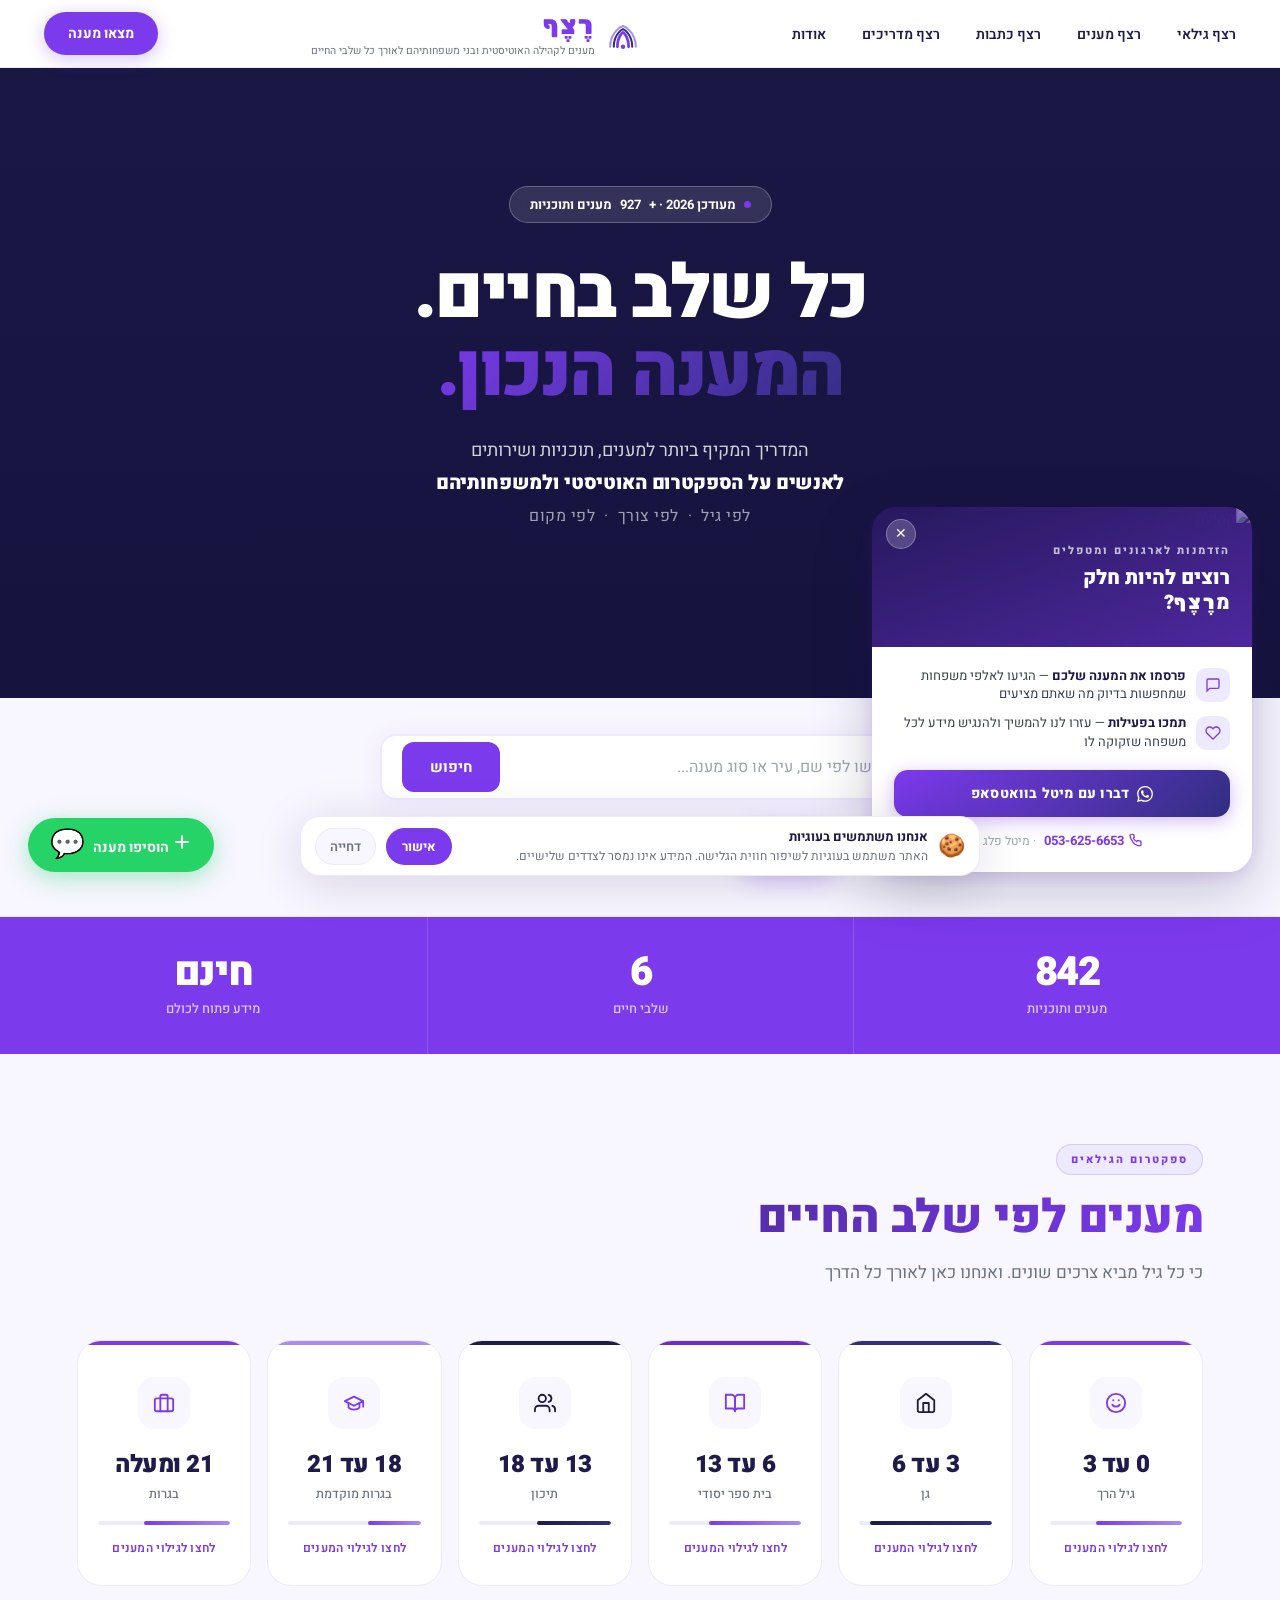
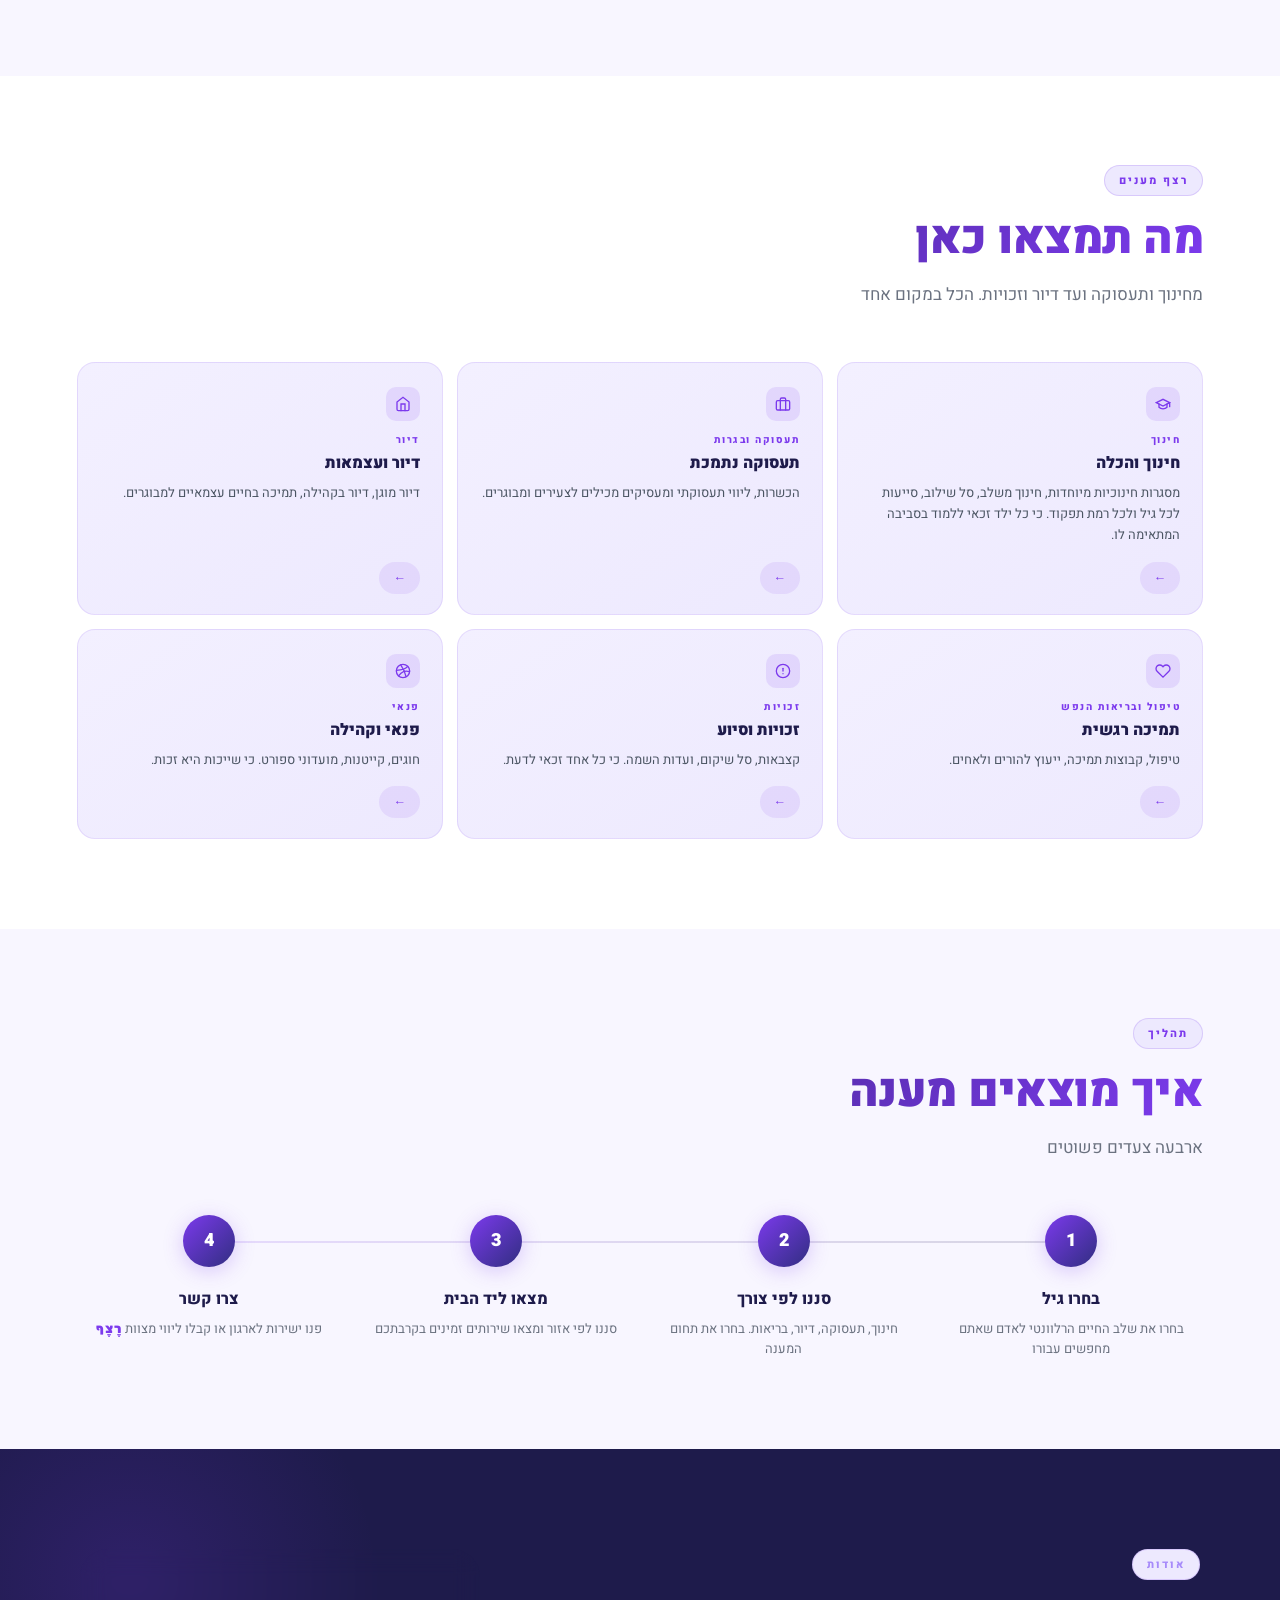
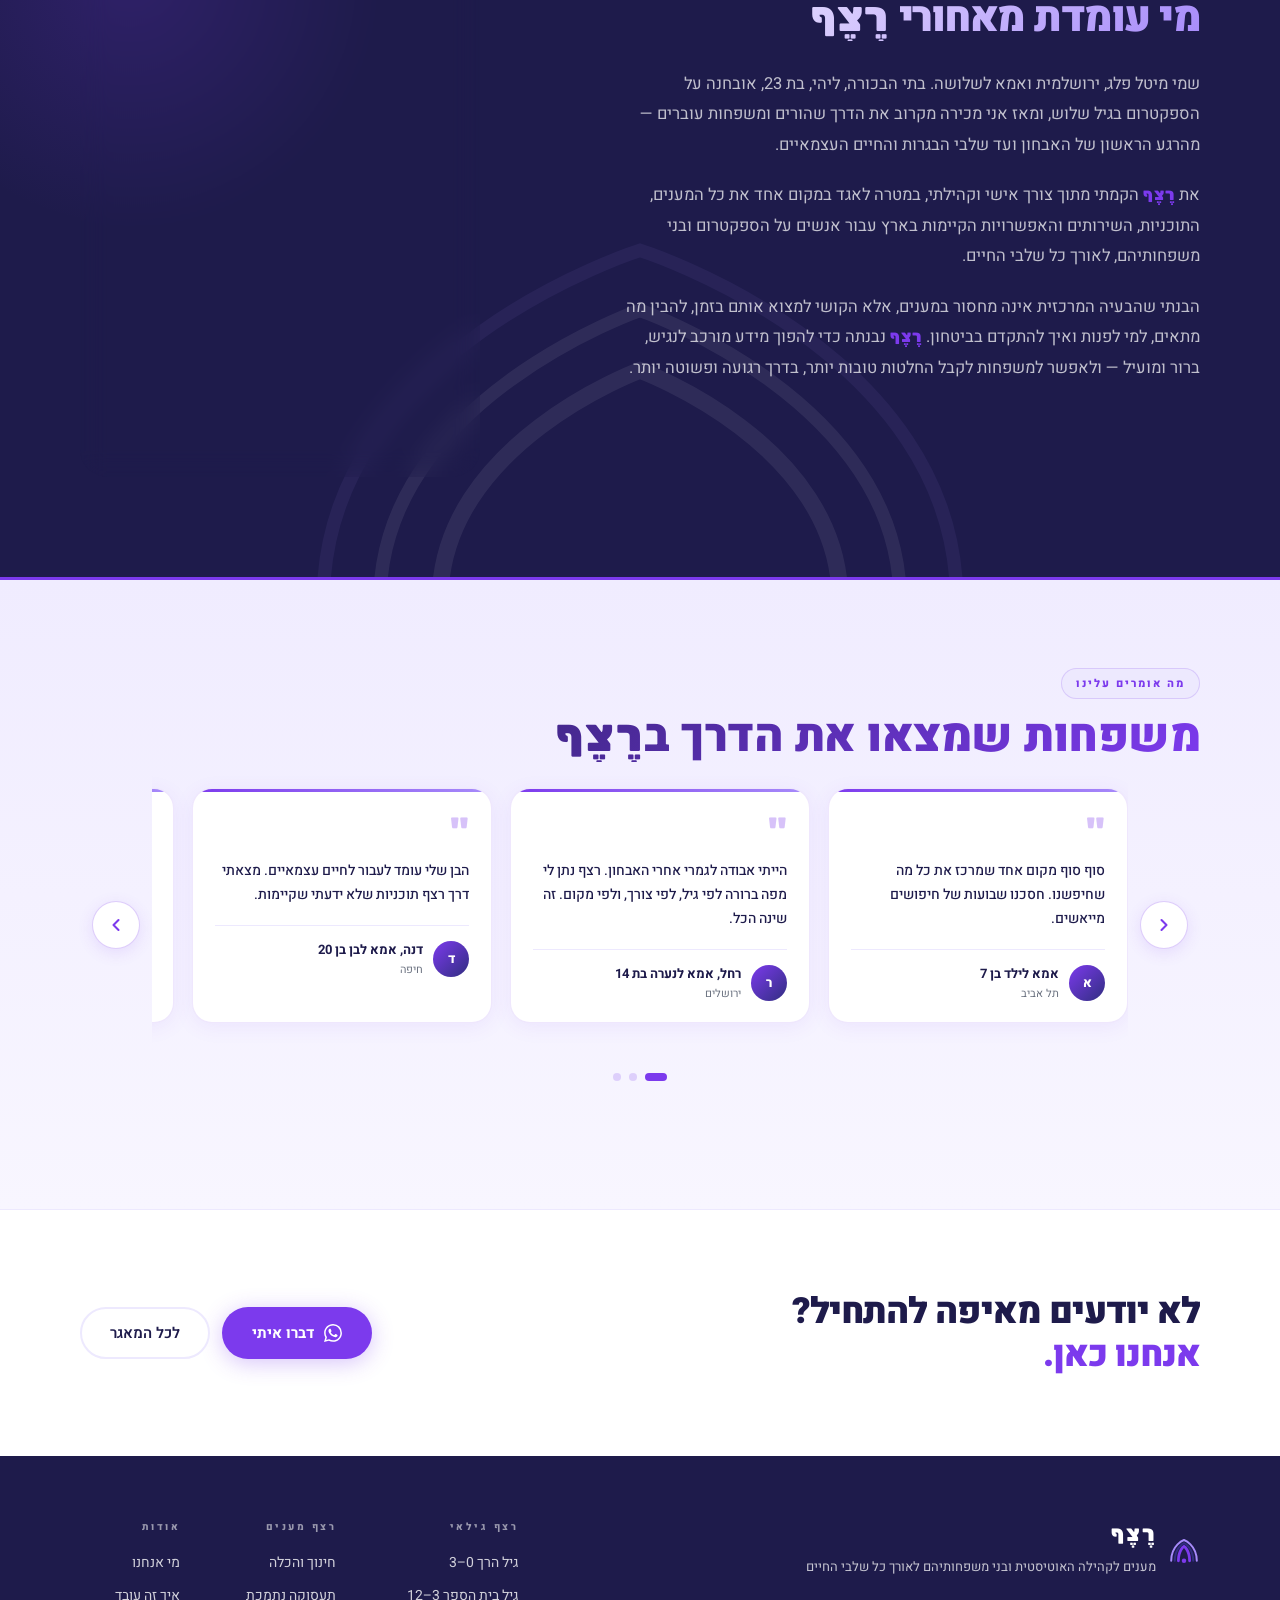
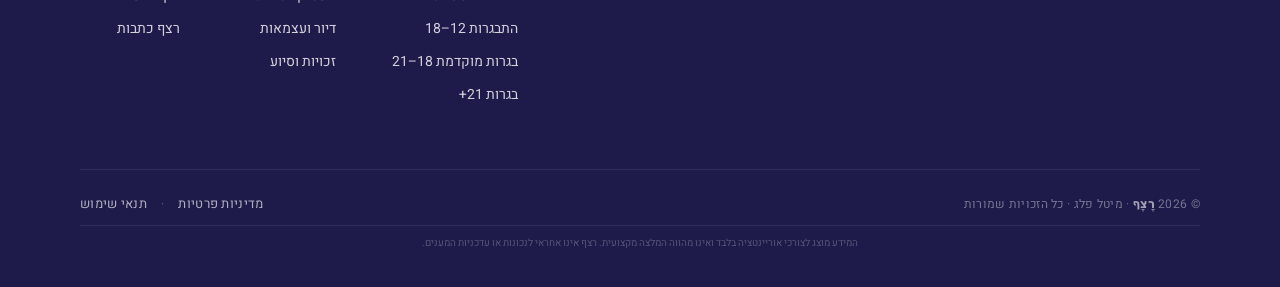
==== commit 619bdb04: "Data+logic: age and region verification pass across the catalog Ages: 24 child-only services (19 chi" ====
--- a/index.html
+++ b/index.html
@@ -2458,15 +2458,21 @@
 
 function normalizeCity(raw) {
   if (!raw || !raw.trim()) return 'ארצי';
-  const r = raw.trim();
-  if (/^ארצי|כל הארץ/.test(r)) return 'ארצי';
+  const r = raw.trim().replace(/קריית/g, 'קרית');
+  if (/^ארצי|כל הארץ|לא צוין|אפליקציה|ממשלתי|ביטוח לאומי|צה"ל|אלוט$/.test(r)) return 'ארצי';
   if (/אונליין|און-ליין|זום|מקוון|דיגיטלי|אינטרנט/.test(r)) return 'ארצי';
-  // 5 אזורים + ירושלים
-  if (/ירושלים|גבעת שאול|גבעת מרדכי|בית הכרם|רמות|קטמון|גילה|ארמון|עין כרם|קרית יובל|בקעה|רחביה|בוכרים|מלחה|אגריפס|מבשרת|גוש עציון|אפרת|אלון שבות|בית שמש|מעלה אדומים|בית אל|אריאל|פסגות/.test(r)) return 'ירושלים והסביבה';
-  if (/תל אביב|ת"א|רמת גן|גבעתיים|בני ברק|חולון|בת ים|פתח תקו|פ"ת|ראשון לציון|ראשל"צ|הרצליה|רעננה|כפר סבא|הוד השרון|ראש העין|אלקנה|נתניה|מודיעין|מכבים|פלורנטין|נווה צדק/.test(r)) return 'מרכז';
-  if (/נס ציונה|רחובות|יבנה|גדרה|לוד|רמלה|אשדוד|אשקלון|קרית גת|קרית מלאכי/.test(r)) return 'שפלה';
-  if (/באר שבע|סורוקה|נגב|אופקים|שדרות|אשל|אילת|ערבה/.test(r)) return 'דרום';
-  if (/חיפה|קרית|כרמל|נשר|טירת|עפולה|יזרעאל|נצרת|שפרעם|כפר קאסם|בועיינה|חורה|טמרה|טבריה|כרמיאל|נהריה|עכו|צפת|חדרה|פרדס חנה|זכרון/.test(r)) return 'צפון';
+  // ירושלים קודם — כולל יישובי הסביבה וגוש עציון
+  if (/ירושלים|גבעת שאול|גבעת מרדכי|בית הכרם|רמות|קטמון|גילה|ארמון|עין כרם|קרית יובל|בקעה|רחביה|בוכרים|מלחה|אגריפס|מבשרת|גוש עציון|אפרת|אלון שבות|בית שמש|מעלה אדומים|בית אל|אריאל|פסגות|צור הדסה|גבעת זאב|קרית ענבים|מעלה החמישה|מטה יהודה|כפר אדומים|ראש צורים/.test(r)) return 'ירושלים והסביבה';
+  // ערים ספציפיות לפני תבניות גנריות (קרית אונו לפני /קרית/ של הצפון)
+  if (/תל אביב|ת"א|רמת גן|גבעתיים|בני ברק|חולון|בת ים|פתח תקו|פ"ת|ראשון לציון|ראשל"צ|הרצליה|רעננה|כפר סבא|הוד השרון|ראש העין|אלקנה|נתניה|מודיעין|מכבים|פלורנטין|נווה צדק|רמת השרון|קרית אונו|אונו|גני תקוה|יהוד|אור יהודה|שוהם|אלעד|גבעת שמואל|תל השומר|שיבא|וולפסון|אסף הרופא|צריפין|בילינסון|שניידר|עמק חפר|רופין|אבן יהודה|תל מונד|קדימה|צורן|כפר יונה|כוכב יאיר|צור יגאל|רייכמן|טירה|טייבה|קלנסווה|שרון$/.test(r)) return 'מרכז';
+  if (/נס ציונה|רחובות|יבנה|גדרה|לוד|רמלה|אשדוד|אשקלון|קרית גת|קרית מלאכי|באר יעקב|מזכרת בתיה|קרית עקרון|גן יבנה|קפלן|צומת ביל"ו/.test(r)) return 'שפלה';
+  if (/באר שבע|סורוקה|נגב|אופקים|שדרות|אשל|אילת|ערבה|רהט|דימונה|ירוחם|נתיבות|ערד|מיתר|להבים|עומר|מצפה רמון|יוספטל/.test(r)) return 'דרום';
+  if (/חיפה|קרית|כרמל|נשר|טירת|עפולה|יזרעאל|נצרת|שפרעם|כפר קאסם|בועיינה|חורה|טמרה|טבריה|כרמיאל|נהריה|עכו|צפת|חדרה|פרדס חנה|זכרון|יקנעם|מגדל העמק|בית שאן|קצרין|גולן|גליל|משגב|סחנין|סכנין|עראבה|אום אל|באקה|כפר כנא|ריינה|מעלות|תרשיחא|שלומי|חצור|ראש פינה|בנימינה|אור עקיבא|קיסריה|חריש|עתלית|רמב"ם|בני ציון|הלל יפה|העמק|פוריה|זיו/.test(r)) return 'צפון';
+  // אזור כתוב במפורש ("מרכז", "דרום", "צפון — דוברי ערבית")
+  if (/^מרכז/.test(r)) return 'מרכז';
+  if (/^שפלה/.test(r)) return 'שפלה';
+  if (/^דרום/.test(r)) return 'דרום';
+  if (/^צפון/.test(r)) return 'צפון';
   return 'ארצי';
 }
 
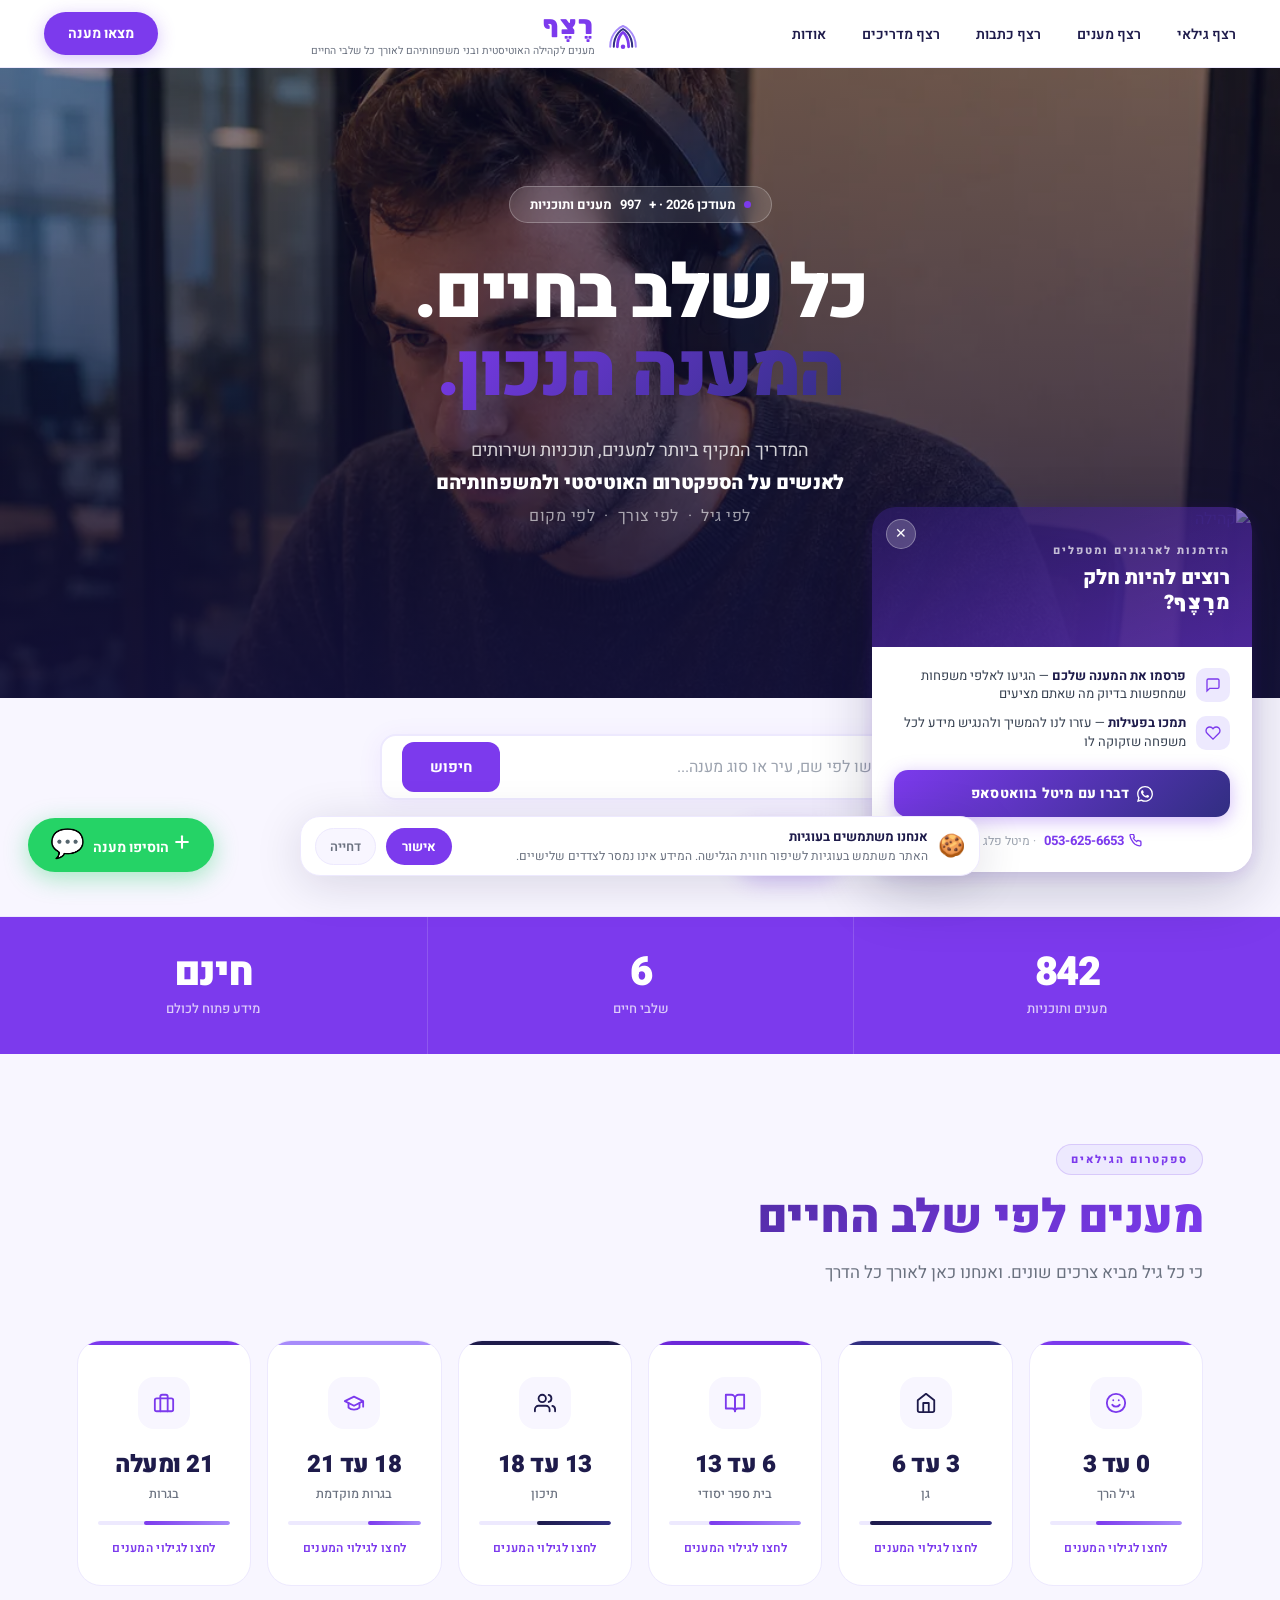
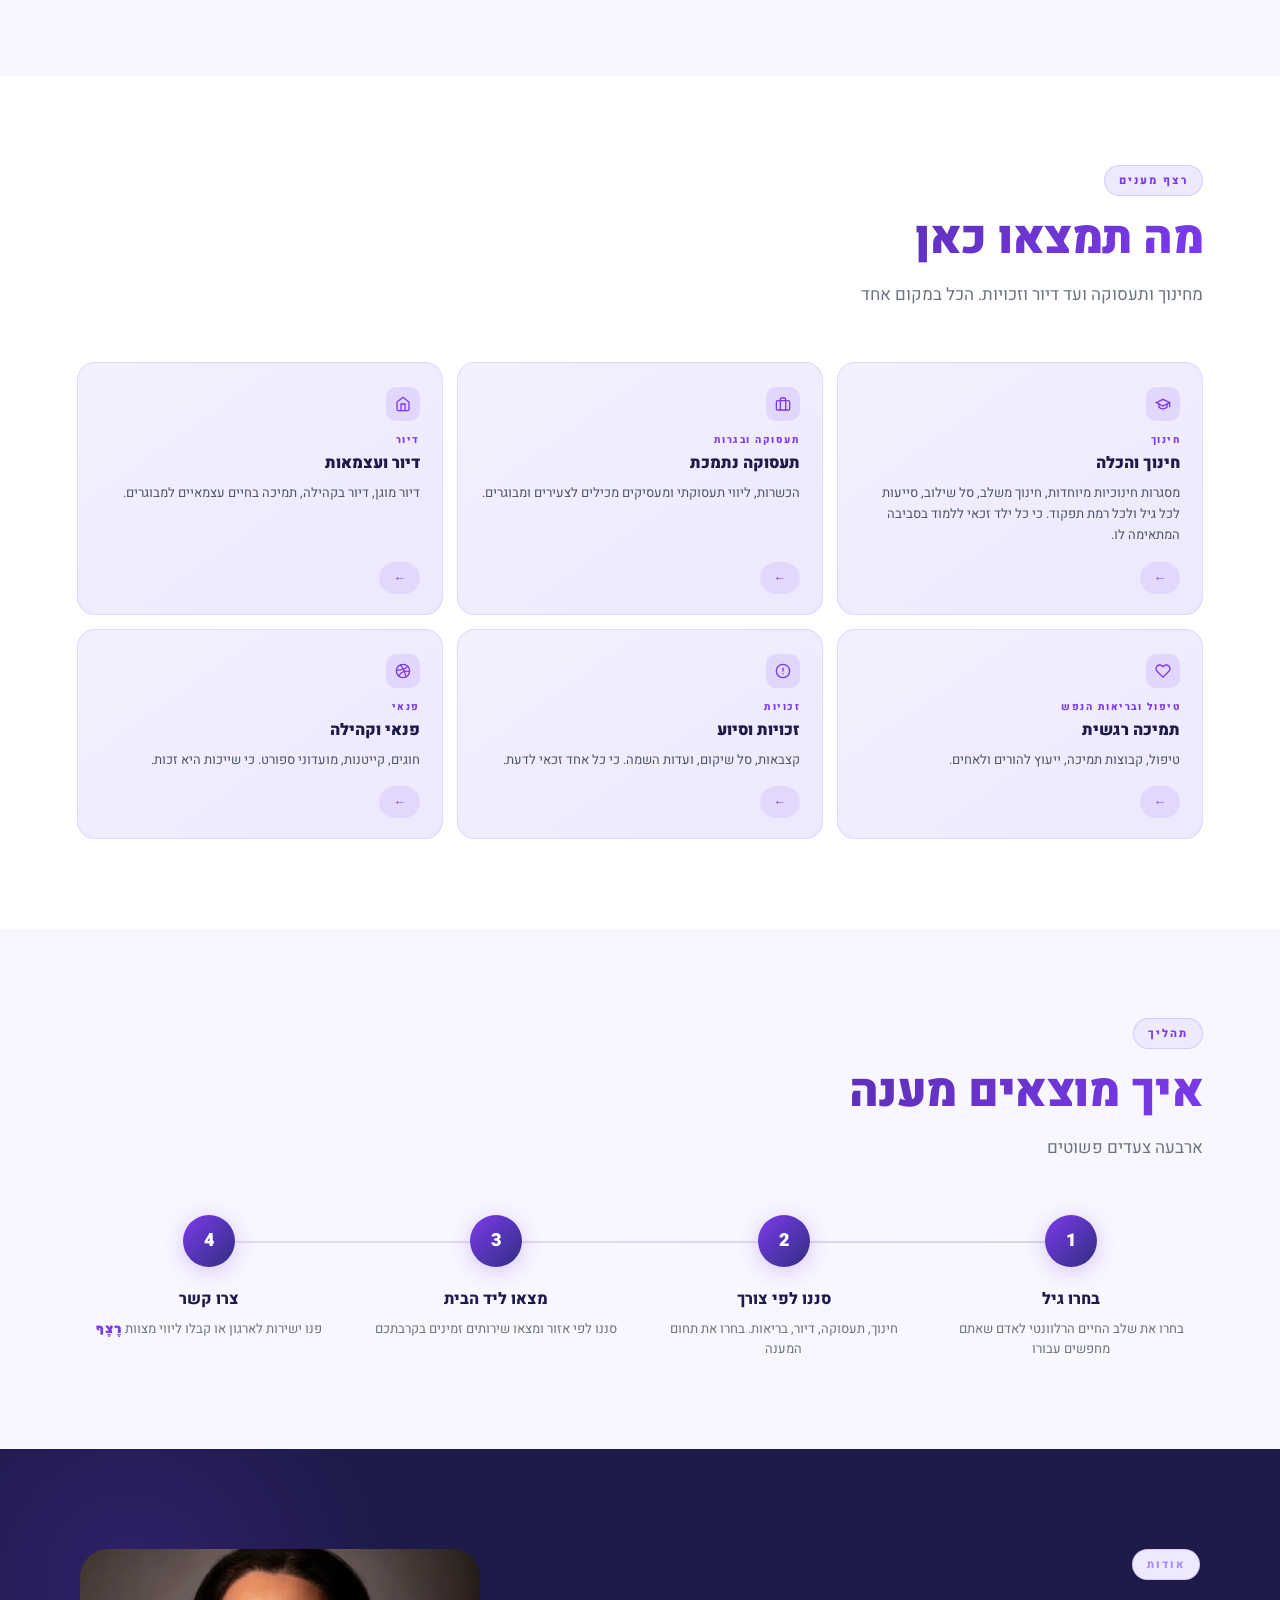
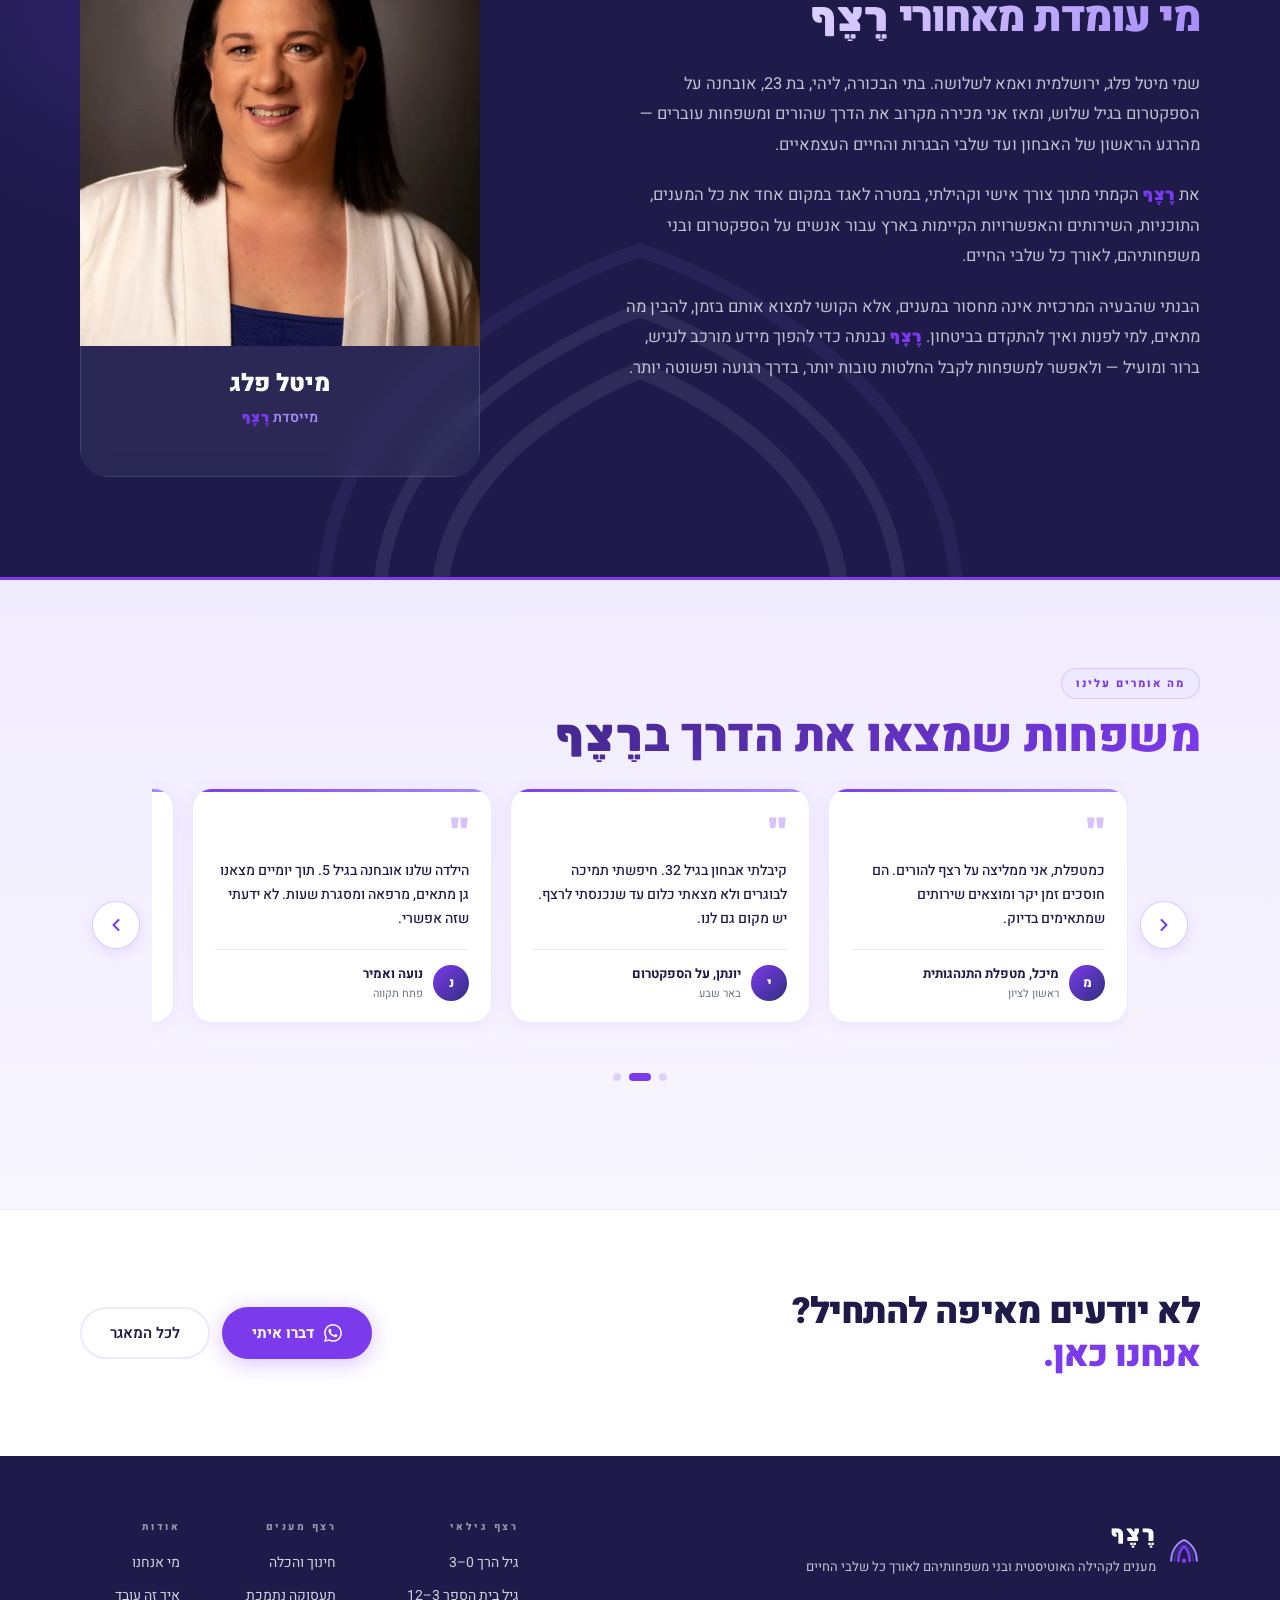
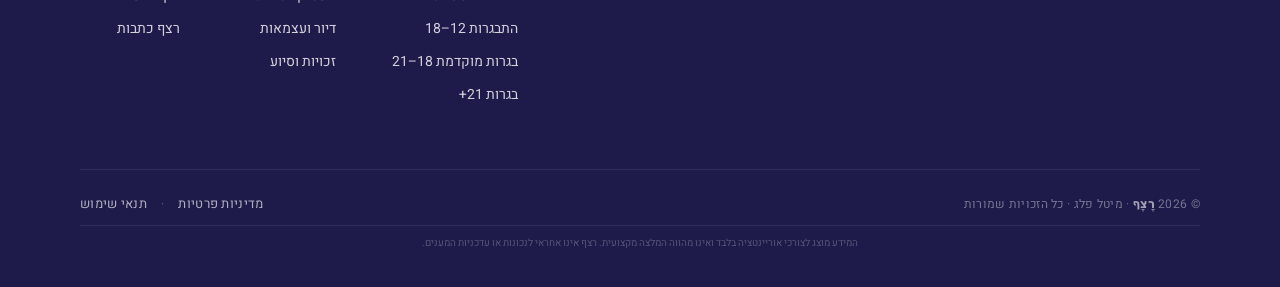
==== commit f9712b71: "Fix: mobile jumping/instability — iOS input zoom, body scroll-lock, logo '#' link - Inputs/selects a" ====
--- a/index.html
+++ b/index.html
@@ -10,6 +10,8 @@
 <style>
 *,*::before,*::after{box-sizing:border-box;margin:0;padding:0}
 html{scroll-behavior:smooth;overflow-x:clip}
+/* מובייל: גלילה בתוך פאנל/עמוד-מאמרים לא תזלוג לעמוד שמאחור */
+#maanim-panel,#articles-page{overscroll-behavior:contain}
 body{
   font-family:'Heebo',sans-serif;
   direction:rtl;
@@ -925,7 +927,9 @@
     border-radius:14px;margin-bottom:0;
     padding:5px 5px 5px 12px;
   }
-  .hero-search-strip .hero-search input{font-size:15px}
+  /* 16px ומעלה — מתחת לזה ספארי iOS עושה זום אוטומטי לכל העמוד בפוקוס */
+  .hero-search-strip .hero-search input{font-size:16px}
+  #maanim-region,#maanim-kupa{font-size:16px!important}
   .hero-search-strip .hero-search button{padding:12px 18px;font-size:14px;border-radius:10px}
   .hero-btns{display:flex;gap:5px;margin-top:12px;flex-wrap:nowrap;justify-content:center}
   .hero-btns .btn-main,.hero-btns .btn-line{padding:9px 11px;font-size:11.5px;border-radius:100px;white-space:nowrap;flex-shrink:0}
@@ -1116,7 +1120,7 @@
   </ul>
 
   <!-- לוגו — מרכז תמיד -->
-  <a href="#" class="logo" onclick="var p=document.getElementById('articles-page');if(p&&p.style.display!=='none'){p.style.display='none';document.body.style.overflow='';return false;}">
+  <a href="#" class="logo" onclick="closeArticlesPage();return false;">
     <svg class="logo-svg" viewBox="0 0 40 40" fill="none">
       <path d="M4 36 C4 16 20 10 20 10 C20 10 36 16 36 36" stroke="#A78BFA" stroke-width="2.5" stroke-linecap="round" fill="none"/>
       <path d="M8.5 36 C8.5 19 20 14 20 14 C20 14 31.5 19 31.5 36" stroke="#312E81" stroke-width="2.5" stroke-linecap="round" fill="none"/>
@@ -2592,12 +2596,42 @@
       resetAuto();
       render();
     };
-    window.addEventListener('resize', render);
+    // רק שינוי-רוחב אמיתי — במובייל קריסת שורת-הכתובת יורה resize על כל גלילה
+    var lastW = window.innerWidth;
+    window.addEventListener('resize', function(){
+      if (window.innerWidth === lastW) return;
+      lastW = window.innerWidth;
+      render();
+    });
     render();
     startAuto();
   }
   document.addEventListener('DOMContentLoaded', init);
 })();
+
+// נעילת גלילת-רקע שעובדת גם ב-iOS (overflow:hidden על body לא מכובד שם —
+// הרקע זז מאחורי הפאנל והעמוד "קופץ"). position:fixed + שחזור מיקום בסגירה.
+var __bodyLockY = null;
+function lockBody() {
+  if (__bodyLockY !== null) return;
+  __bodyLockY = window.scrollY || document.documentElement.scrollTop || 0;
+  var b = document.body.style;
+  b.position = 'fixed';
+  b.top = (-__bodyLockY) + 'px';
+  b.left = '0'; b.right = '0'; b.width = '100%';
+  b.overflow = 'hidden';
+}
+function unlockBody() {
+  if (__bodyLockY === null) return;
+  var b = document.body.style;
+  b.position = ''; b.top = ''; b.left = ''; b.right = ''; b.width = ''; b.overflow = '';
+  var de = document.documentElement;
+  var prev = de.style.scrollBehavior;
+  de.style.scrollBehavior = 'auto';
+  window.scrollTo(0, __bodyLockY);
+  de.style.scrollBehavior = prev;
+  __bodyLockY = null;
+}
 
 function openMaanim(ageKey) {
   const cfg = AGE_CONFIG.find(a => a.key === ageKey);
@@ -2605,7 +2639,7 @@
   document.getElementById('maanim-back').style.display = 'none';
   document.getElementById('maanim-overlay').style.display = 'block';
   document.getElementById('maanim-panel').style.display = 'block';
-  document.body.style.overflow = 'hidden';
+  lockBody();
   renderCurrent();
 }
 
@@ -2614,14 +2648,14 @@
   document.getElementById('maanim-back').style.display = 'inline-flex';
   document.getElementById('maanim-overlay').style.display = 'block';
   document.getElementById('maanim-panel').style.display = 'block';
-  document.body.style.overflow = 'hidden';
+  lockBody();
   renderCurrent();
 }
 
 function closeMaanim() {
   document.getElementById('maanim-overlay').style.display = 'none';
   document.getElementById('maanim-panel').style.display = 'none';
-  document.body.style.overflow = '';
+  unlockBody();
 }
 
 function maanimBack() {
@@ -2891,25 +2925,25 @@
   var page = document.getElementById('articles-page');
   var isHidden = page.style.display === 'none';
   page.style.display = isHidden ? 'block' : 'none';
-  document.body.style.overflow = isHidden ? 'hidden' : '';
+  if (isHidden) lockBody(); else unlockBody();
   page.scrollTop = 0;
 }
 function closeArticlesPage(){
   var page = document.getElementById('articles-page');
   if(page && page.style.display !== 'none'){
     page.style.display = 'none';
-    document.body.style.overflow = '';
+    unlockBody();
   }
 }
 
 
 function openArticle(id){
   document.getElementById('modal-'+id).classList.add('open');
-  document.body.style.overflow='hidden';
+  lockBody();
 }
 function closeArticle(id){
   document.getElementById('modal-'+id).classList.remove('open');
-  document.body.style.overflow='';
+  unlockBody();
 }
 document.addEventListener('keydown',function(e){
   if(e.key==='Escape'){
@@ -2917,7 +2951,7 @@
       m.classList.remove('open');
     });
     closePrivacy();closeTerms();
-    document.body.style.overflow='';
+    unlockBody();
   }
 });
 
@@ -2925,20 +2959,20 @@
 function openPrivacy(){
   var m=document.getElementById('privacy-modal');
   m.style.display='flex';
-  document.body.style.overflow='hidden';
+  lockBody();
 }
 function closePrivacy(){
   var m=document.getElementById('privacy-modal');
-  if(m){m.style.display='none';document.body.style.overflow='';}
+  if(m){m.style.display='none';unlockBody();}
 }
 function openTerms(){
   var m=document.getElementById('terms-modal');
   m.style.display='flex';
-  document.body.style.overflow='hidden';
+  lockBody();
 }
 function closeTerms(){
   var m=document.getElementById('terms-modal');
-  if(m){m.style.display='none';document.body.style.overflow='';}
+  if(m){m.style.display='none';unlockBody();}
 }
 
 /* ── MOBILE NAV ── */
@@ -2947,14 +2981,14 @@
   var btn=document.getElementById('nav-hamburger');
   var isOpen=menu.classList.toggle('open');
   btn.classList.toggle('open',isOpen);
-  document.body.style.overflow=isOpen?'hidden':'';
+  if(isOpen)lockBody();else unlockBody();
 }
 function closeMobileMenu(){
   var menu=document.getElementById('nav-mobile-menu');
   var btn=document.getElementById('nav-hamburger');
   menu.classList.remove('open');
   btn.classList.remove('open');
-  document.body.style.overflow='';
+  unlockBody();
 }
 </script>
 
@@ -3026,7 +3060,9 @@
 
 // ══ SEARCH ══
 function doSearch() {
-  var q = (document.getElementById('hero-search-input').value || '').trim();
+  var input = document.getElementById('hero-search-input');
+  input.blur(); // סוגר מקלדת במובייל לפני פתיחת הפאנל
+  var q = (input.value || '').trim();
   if (!q) return;
   var results = MAANIM.filter(function(d) {
     var hay = [d.name, d.category, d.subcategory, d.region, d.description].join(' ').toLowerCase();
@@ -3037,7 +3073,7 @@
   document.getElementById('maanim-back').style.display = 'inline-flex';
   document.getElementById('maanim-overlay').style.display = 'block';
   document.getElementById('maanim-panel').style.display = 'block';
-  document.body.style.overflow = 'hidden';
+  lockBody();
   renderCurrent();
 }
 
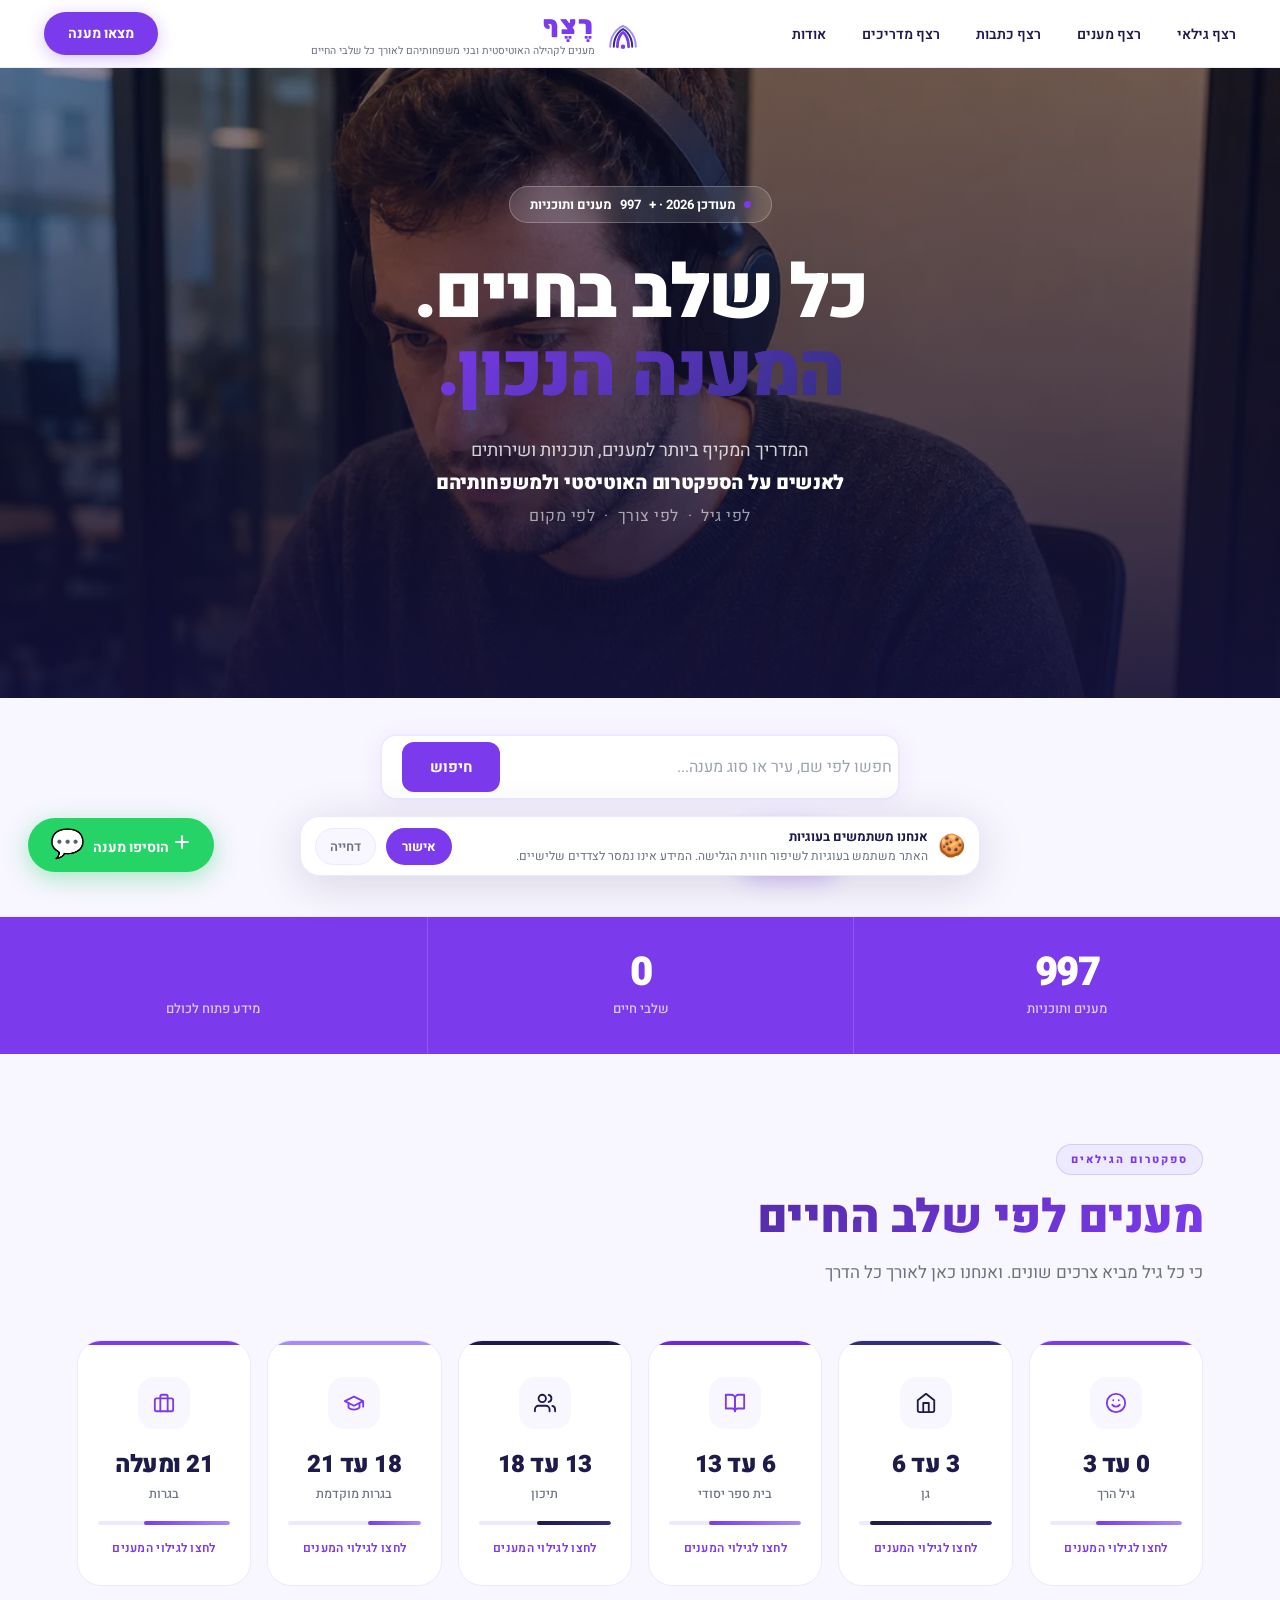
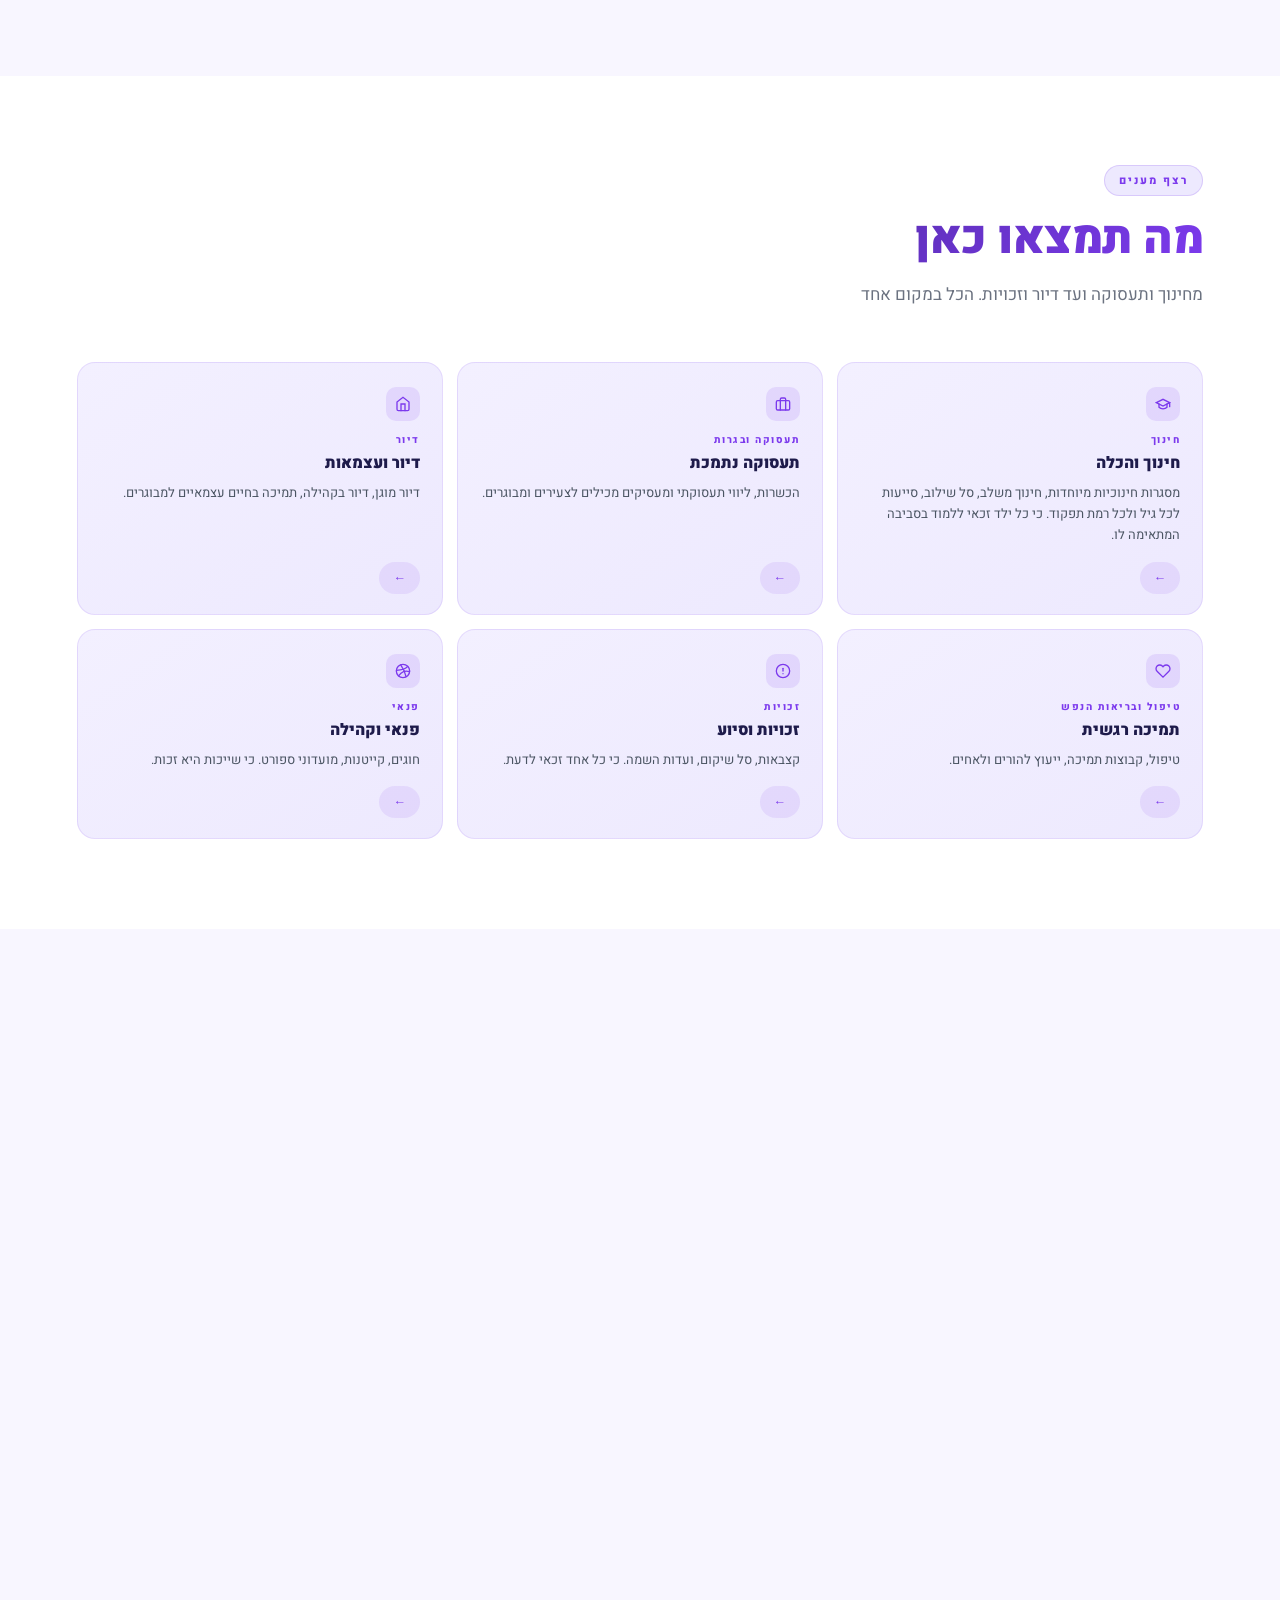
==== commit 989c2d80: "Perf+UX mobile: lazy carousel init, deferred below-fold layout, promo waits for cookie consent - Tes" ====
--- a/index.html
+++ b/index.html
@@ -12,6 +12,8 @@
 html{scroll-behavior:smooth;overflow-x:clip}
 /* מובייל: גלילה בתוך פאנל/עמוד-מאמרים לא תזלוג לעמוד שמאחור */
 #maanim-panel,#articles-page{overscroll-behavior:contain}
+/* layout עצל לסקשנים מתחת לקיפול — מקצר את חסימת ה-main-thread בטעינה במובייל */
+.how-sec,.about-sec,.testimonials-sec,.articles-sec,.ft{content-visibility:auto;contain-intrinsic-size:auto 700px}
 body{
   font-family:'Heebo',sans-serif;
   direction:rtl;
@@ -2534,6 +2536,7 @@
   if (document.readyState === 'complete') loadRest();
   else window.addEventListener('load', loadRest);
   function tick(){
+    if(document.hidden) return;
     var slides=document.querySelectorAll('#heroSlideshow .hero-slide');
     if(!slides.length) return;
     slides[cur].classList.remove('active');
@@ -2543,70 +2546,96 @@
   setInterval(tick,4500);
 })();
 
-/* ── TESTIMONIALS CAROUSEL (autoplay loop) ── */
+/* ── TESTIMONIALS CAROUSEL (autoplay loop) ──
+   init עצל: רק כשהקרוסלה מתקרבת למסך (ה-init הישן כפה layout מלא של כל
+   העמוד באמצע הטעינה — ~2 שניות חסימה במובייל). בלי reflow פר-טיק:
+   רוחב-כרטיס נמדד פעם אחת, הנקודות נבנות פעם אחת ורק מתחלפות ב-class.
+   ה-autoplay רץ רק כשהקרוסלה על המסך והטאב גלוי. */
 (function(){
-  var track, cards, cur=0, perView=3, autoTimer=null;
-  function init(){
-    track = document.getElementById('tscrollTrack');
-    if(!track) return;
-    cards = Array.from(track.querySelectorAll('.tcard'));
-    var dotsEl = document.getElementById('tcarouselDots');
-    var total = cards.length;
-    function calcPer(){
-      var w = window.innerWidth;
-      return w < 600 ? 1 : w < 900 ? 2 : 3;
+  var track, cards, cur=0, perView=3, autoTimer=null, cardW=0, dotBtns=[], dotsEl, started=false, onScreen=false;
+  function calcPer(){
+    var w = window.innerWidth;
+    return w < 600 ? 1 : w < 900 ? 2 : 3;
+  }
+  function measure(){ cardW = cards[0].offsetWidth + 18; }
+  function render(){
+    perView = calcPer();
+    track.style.transform = 'translateX(' + (cur * cardW) + 'px)';
+    var pages = Math.ceil(cards.length / perView);
+    if (dotBtns.length !== pages) {
+      dotsEl.innerHTML = '';
+      dotBtns = [];
+      for (var i = 0; i < pages; i++) {
+        var d = document.createElement('button');
+        d.className = 'tcarousel-dot';
+        d.setAttribute('aria-label', 'עמוד ' + (i + 1));
+        (function(idx){ d.onclick = function(){ cur = idx * perView; startAuto(); render(); }; })(i);
+        dotsEl.appendChild(d);
+        dotBtns.push(d);
+      }
     }
-    function render(){
-      perView = calcPer();
-      var cardW = cards[0].offsetWidth + 18;
-      track.style.transform = 'translateX(' + (cur * cardW) + 'px)';
-      var pages = Math.ceil(total / perView);
-      dotsEl.innerHTML='';
-      for(var i=0;i<pages;i++){
-        var d=document.createElement('button');
-        d.className='tcarousel-dot'+(Math.floor(cur/perView)===i?' active':'');
-        d.setAttribute('aria-label','עמוד '+(i+1));
-        (function(idx){d.onclick=function(){cur=idx*perView;resetAuto();render();}})(i);
-        dotsEl.appendChild(d);
-      }
-      var prev=document.querySelector('.tcarousel-btn.prev');
-      var next=document.querySelector('.tcarousel-btn.next');
-      if(prev) prev.disabled = false;
-      if(next) next.disabled = false;
+    var activeIdx = Math.floor(cur / perView);
+    for (var j = 0; j < dotBtns.length; j++) dotBtns[j].classList.toggle('active', j === activeIdx);
+  }
+  function advance(){
+    cur = cur + perView >= cards.length ? 0 : cur + perView;
+    render();
+  }
+  function startAuto(){
+    stopAuto();
+    if (onScreen && !document.hidden) autoTimer = setInterval(advance, 4500);
+  }
+  function stopAuto(){
+    if (autoTimer) { clearInterval(autoTimer); autoTimer = null; }
+  }
+  window.tCarousel = function(dir){
+    if (!started) return;
+    perView = calcPer();
+    if(dir > 0){
+      cur = cur + perView >= cards.length ? 0 : cur + perView;
+    } else {
+      cur = cur - perView < 0 ? Math.max(0, cards.length - perView) : cur - perView;
     }
-    function advance(){
-      perView = calcPer();
-      cur = cur + perView >= cards.length ? 0 : cur + perView;
-      render();
-    }
-    function startAuto(){
-      if(autoTimer) clearInterval(autoTimer);
-      autoTimer = setInterval(advance, 4500);
-    }
-    function resetAuto(){
-      startAuto();
-    }
-    window.tCarousel = function(dir){
-      perView = calcPer();
-      if(dir > 0){
-        cur = cur + perView >= cards.length ? 0 : cur + perView;
-      } else {
-        cur = cur - perView < 0 ? Math.max(0, cards.length - perView) : cur - perView;
-      }
-      resetAuto();
-      render();
-    };
+    startAuto();
+    render();
+  };
+  function setup(){
+    if (started) return;
+    started = true;
+    measure();
+    render();
     // רק שינוי-רוחב אמיתי — במובייל קריסת שורת-הכתובת יורה resize על כל גלילה
     var lastW = window.innerWidth;
     window.addEventListener('resize', function(){
       if (window.innerWidth === lastW) return;
       lastW = window.innerWidth;
+      measure();
       render();
     });
-    render();
-    startAuto();
+    document.addEventListener('visibilitychange', startAuto);
   }
-  document.addEventListener('DOMContentLoaded', init);
+  document.addEventListener('DOMContentLoaded', function(){
+    track = document.getElementById('tscrollTrack');
+    if (!track) return;
+    cards = Array.from(track.querySelectorAll('.tcard'));
+    dotsEl = document.getElementById('tcarouselDots');
+    if (!cards.length || !dotsEl) return;
+    var outer = track.closest('.tcarousel-wrap') || track;
+    if ('IntersectionObserver' in window) {
+      var io = new IntersectionObserver(function(entries){
+        entries.forEach(function(en){
+          onScreen = en.isIntersecting;
+          if (onScreen) { setup(); startAuto(); }
+          else stopAuto();
+        });
+      }, { rootMargin: '100px' });
+      io.observe(outer);
+    } else {
+      onScreen = true;
+      setup();
+      startAuto();
+    }
+  });
 })();
 
 // נעילת גלילת-רקע שעובדת גם ב-iOS (overflow:hidden על body לא מכובד שם —
@@ -3199,10 +3228,13 @@
 (function(){
   var today=new Date().toDateString();
   if(localStorage.getItem('promo_closed')===today) return;
-  setTimeout(function(){
+  function showWhenReady(){
+    // במובייל הפרומו נערם מעל באנר-העוגיות ומסתיר את הכפתור — מחכים להחלטה
+    if(!localStorage.getItem('cookies_consent')){ setTimeout(showWhenReady,1500); return; }
     var b=document.getElementById('promo-banner');
     if(b) b.style.display='block';
-  },2000);
+  }
+  setTimeout(showWhenReady,2000);
 })();
 function closePromo(){
   var b=document.getElementById('promo-banner');
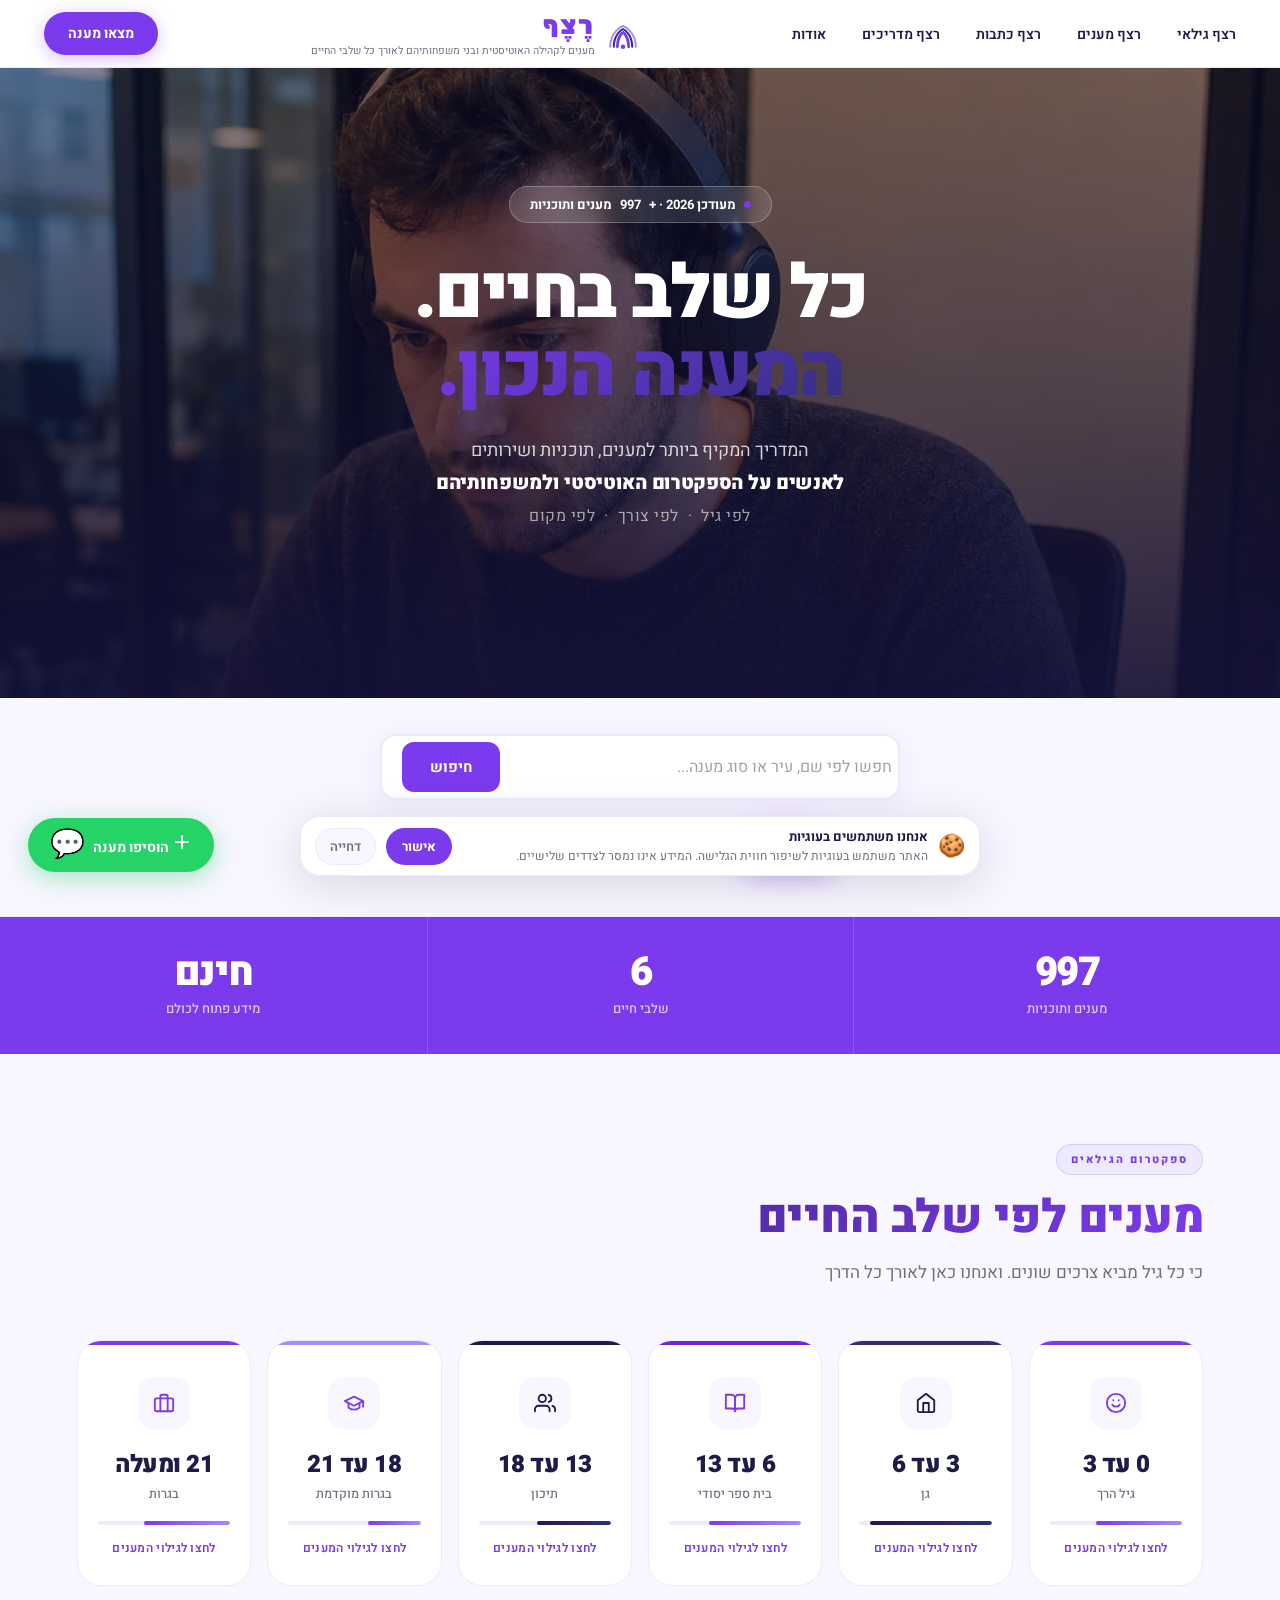
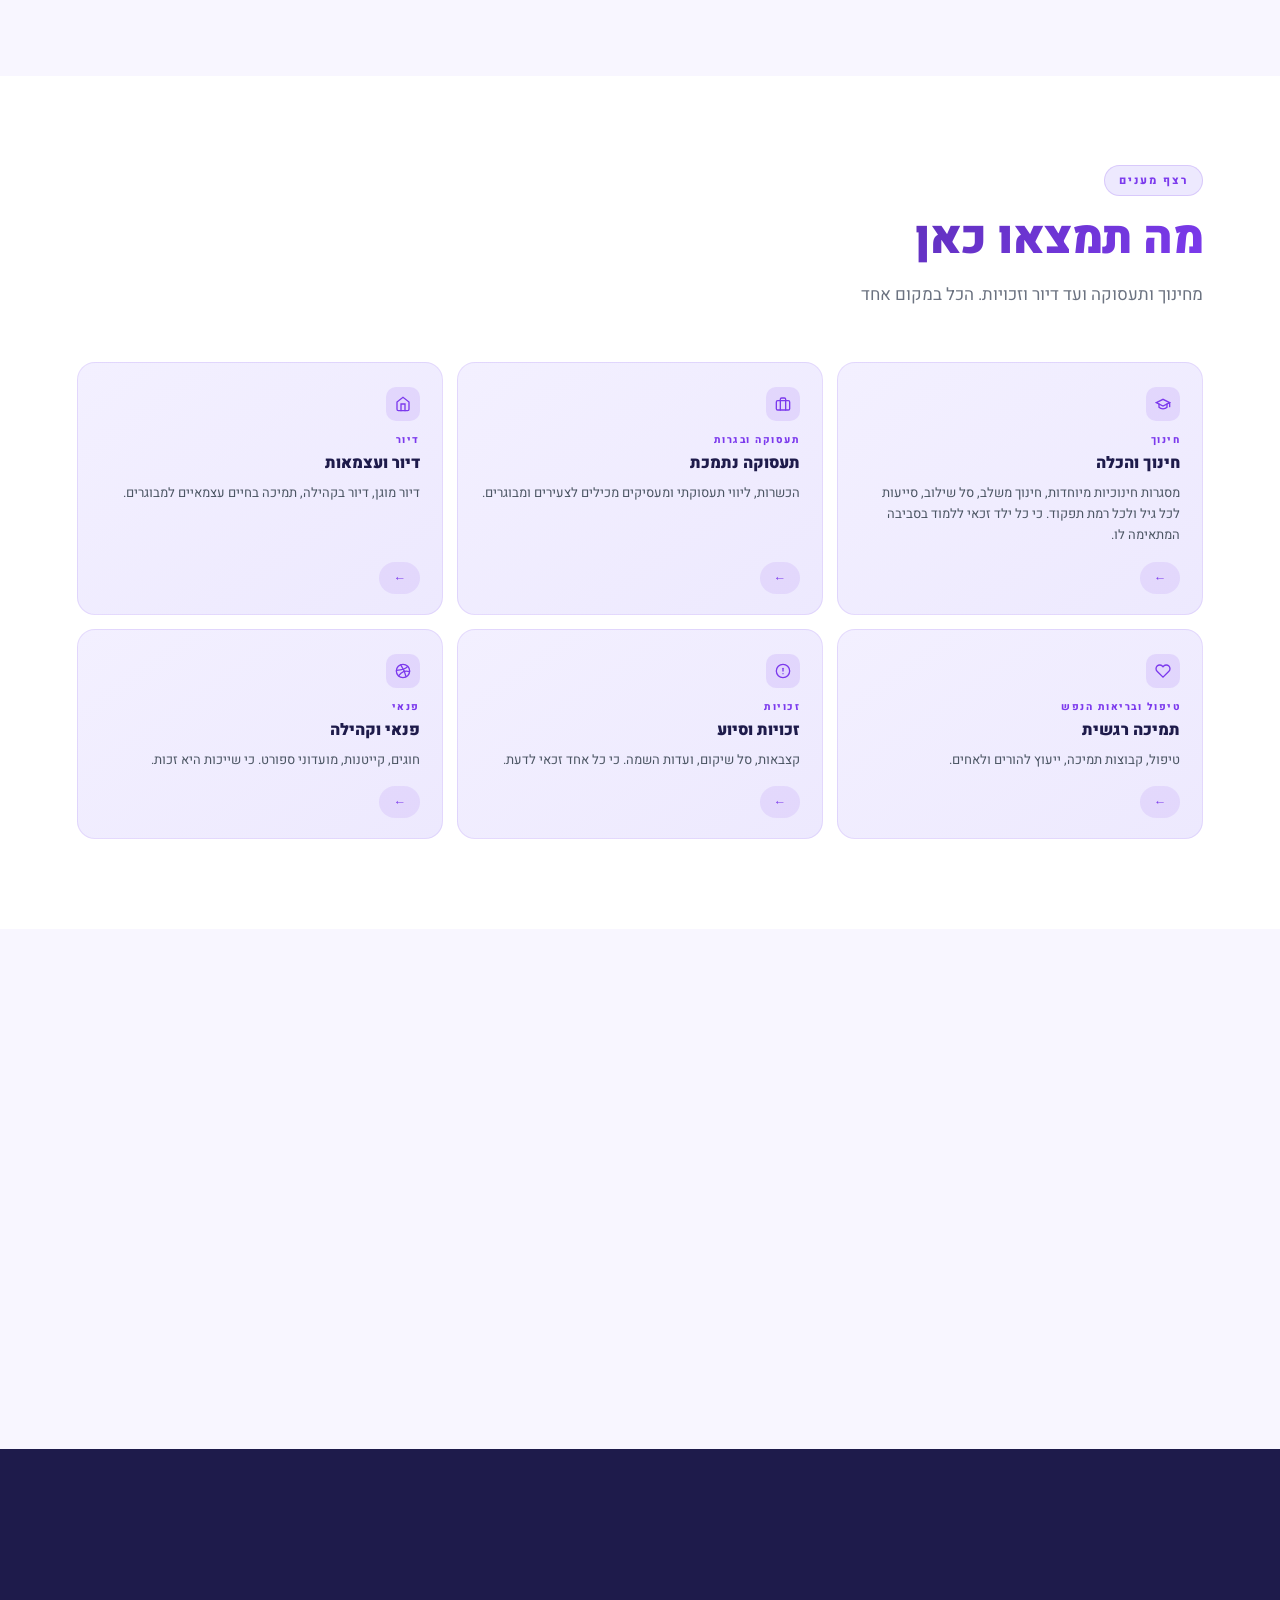
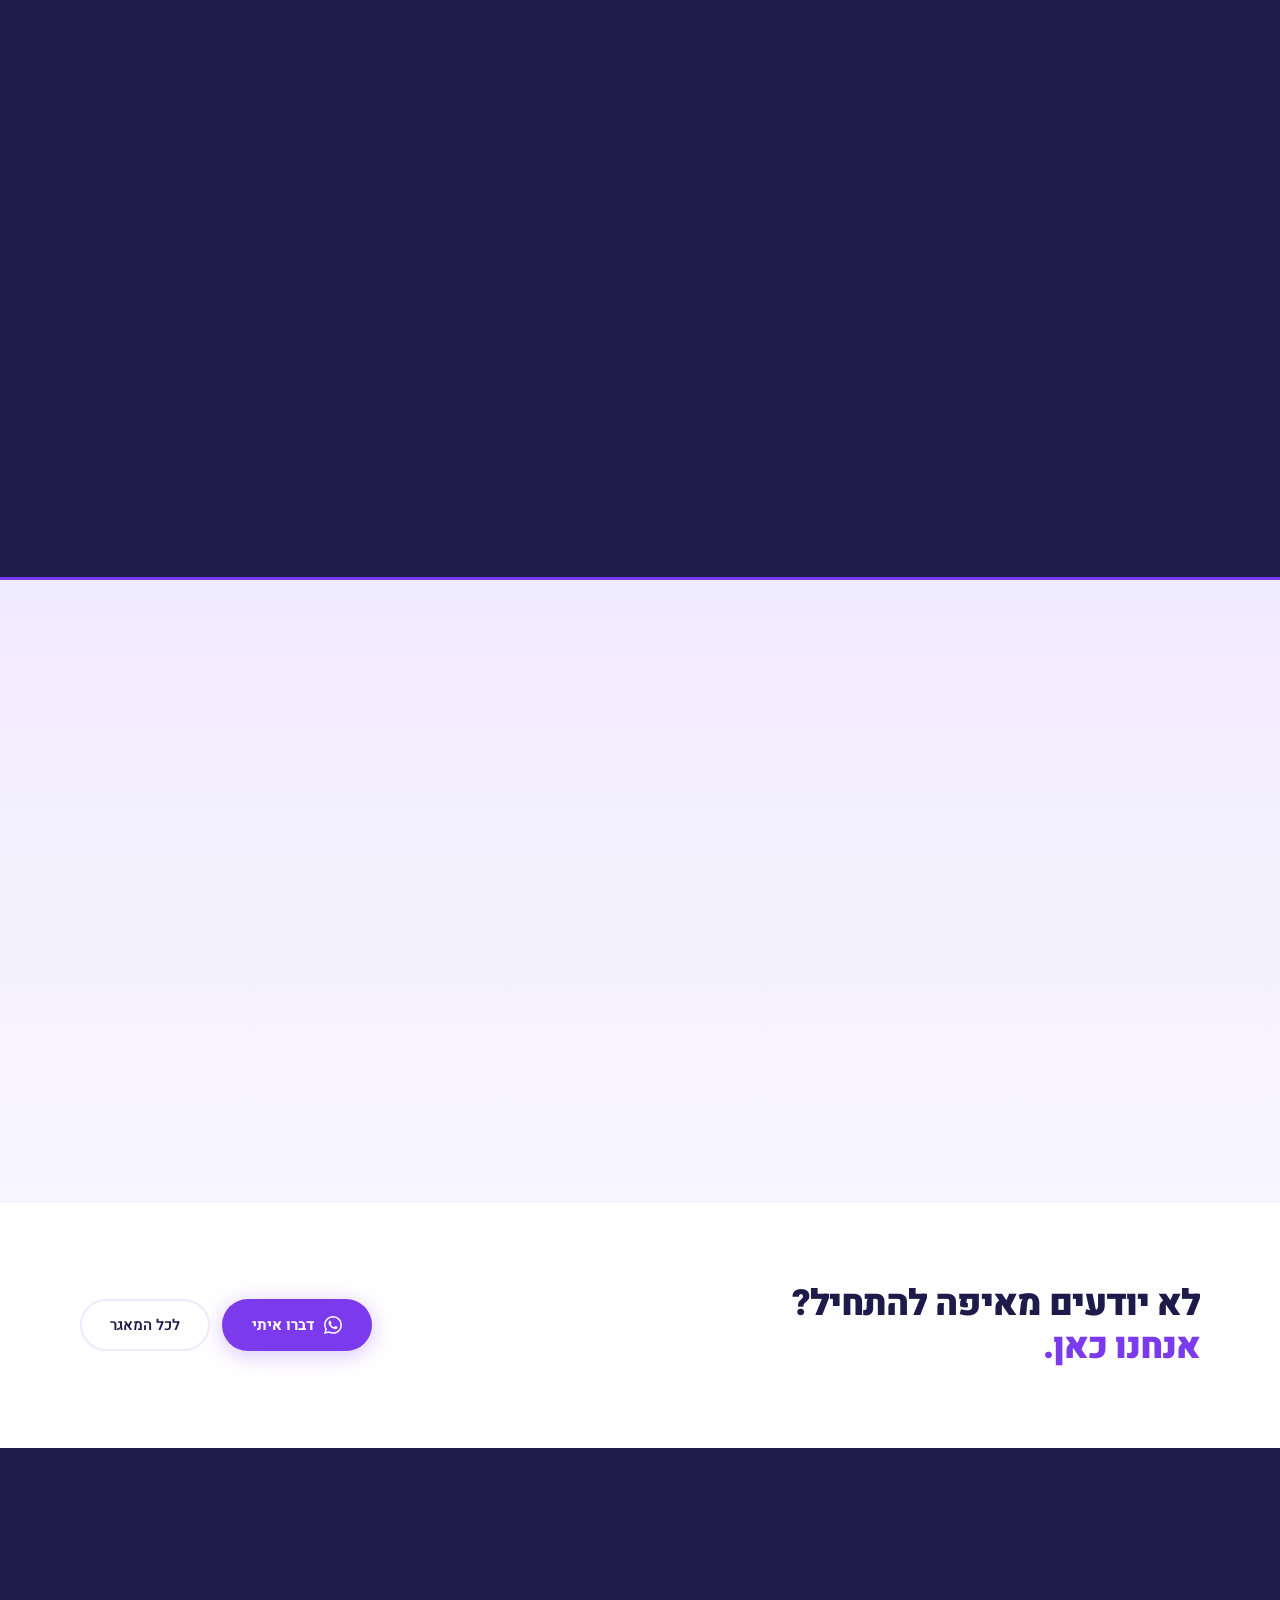
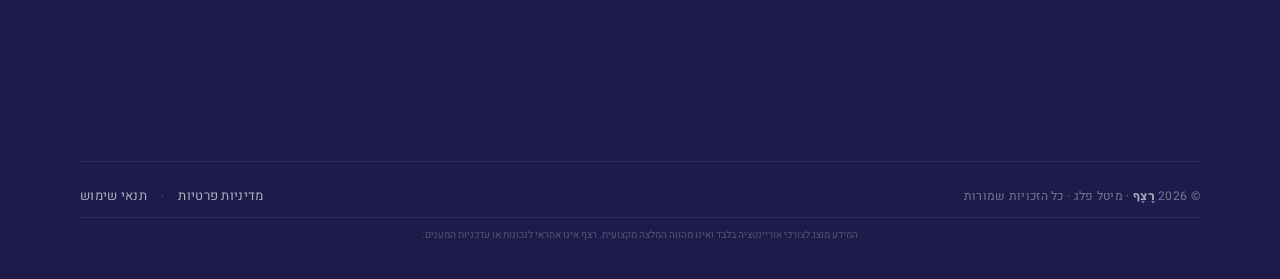
==== commit ca807c41: "Fix: service counter consistency — hero and stats both show live catalog total initMaanim now also u" ====
--- a/index.html
+++ b/index.html
@@ -1179,7 +1179,7 @@
   <div class="hero-inner">
     <div class="hero-pill">
       <span class="pill-dot"></span>
-      מעודכן 2026 · +<span id="hero-count">841</span> מענים ותוכניות
+      מעודכן 2026 · +<span id="hero-count">997</span> מענים ותוכניות
     </div>
 
     <h1>
@@ -1212,7 +1212,7 @@
 
 <!-- STATS -->
 <div class="stats" id="stats-section">
-  <div class="stat"><div class="stat-n" id="stat-count" data-target="842">0</div><div class="stat-l">מענים ותוכניות</div></div>
+  <div class="stat"><div class="stat-n" id="stat-count" data-target="997">0</div><div class="stat-l">מענים ותוכניות</div></div>
   <div class="stat"><div class="stat-n" data-target="6">0</div><div class="stat-l">שלבי חיים</div></div>
   <div class="stat"><div class="stat-n stat-free" style="opacity:0;transition:opacity 0.8s 0.6s">חינם</div><div class="stat-l">מידע פתוח לכולם</div></div>
 </div>
@@ -2520,7 +2520,8 @@
   const hc = document.getElementById('hero-count');
   if (hc) hc.textContent = total;
   const sc = document.getElementById('stat-count');
-  if (sc) sc.textContent = total;
+  // גם data-target — אנימציית-המונה קוראת אותו ואחרת דורסת עם ערך ישן
+  if (sc) { sc.textContent = total; sc.dataset.target = total; }
 }
 document.addEventListener('DOMContentLoaded', initMaanim);
 
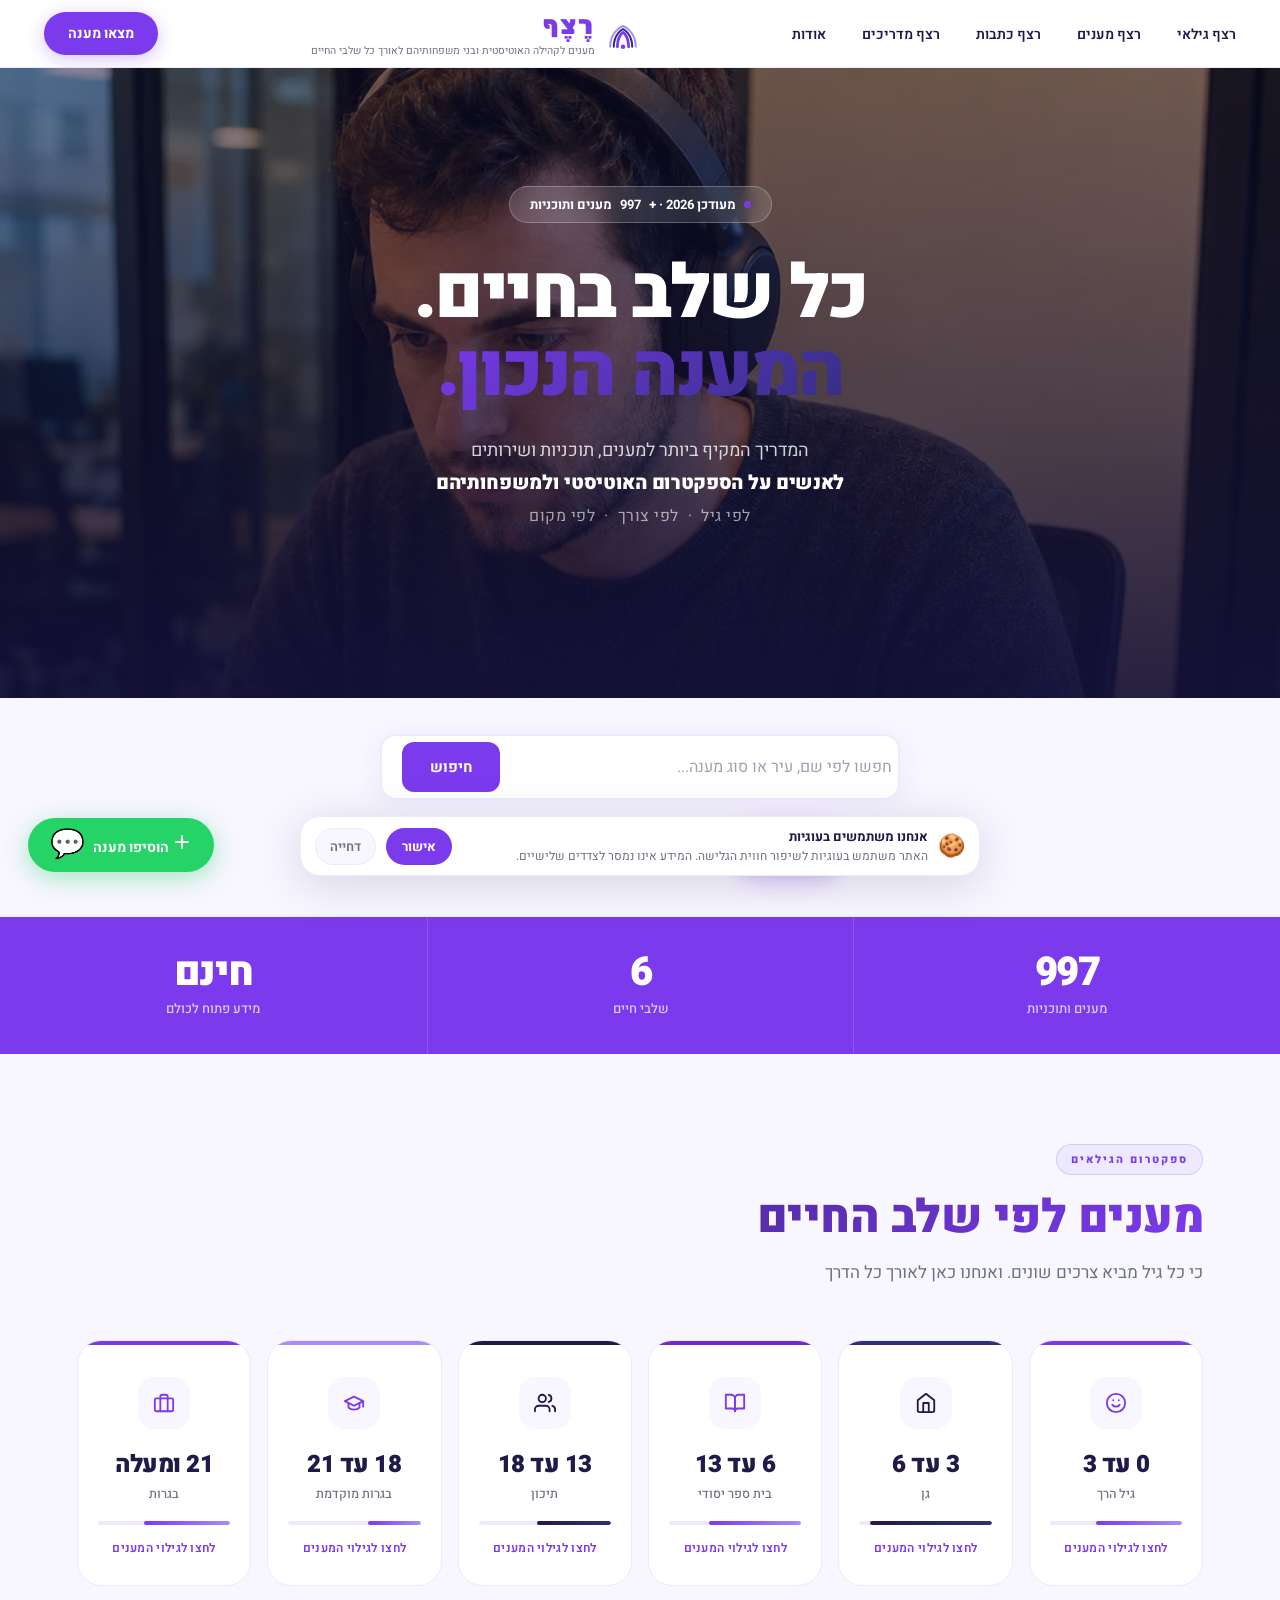
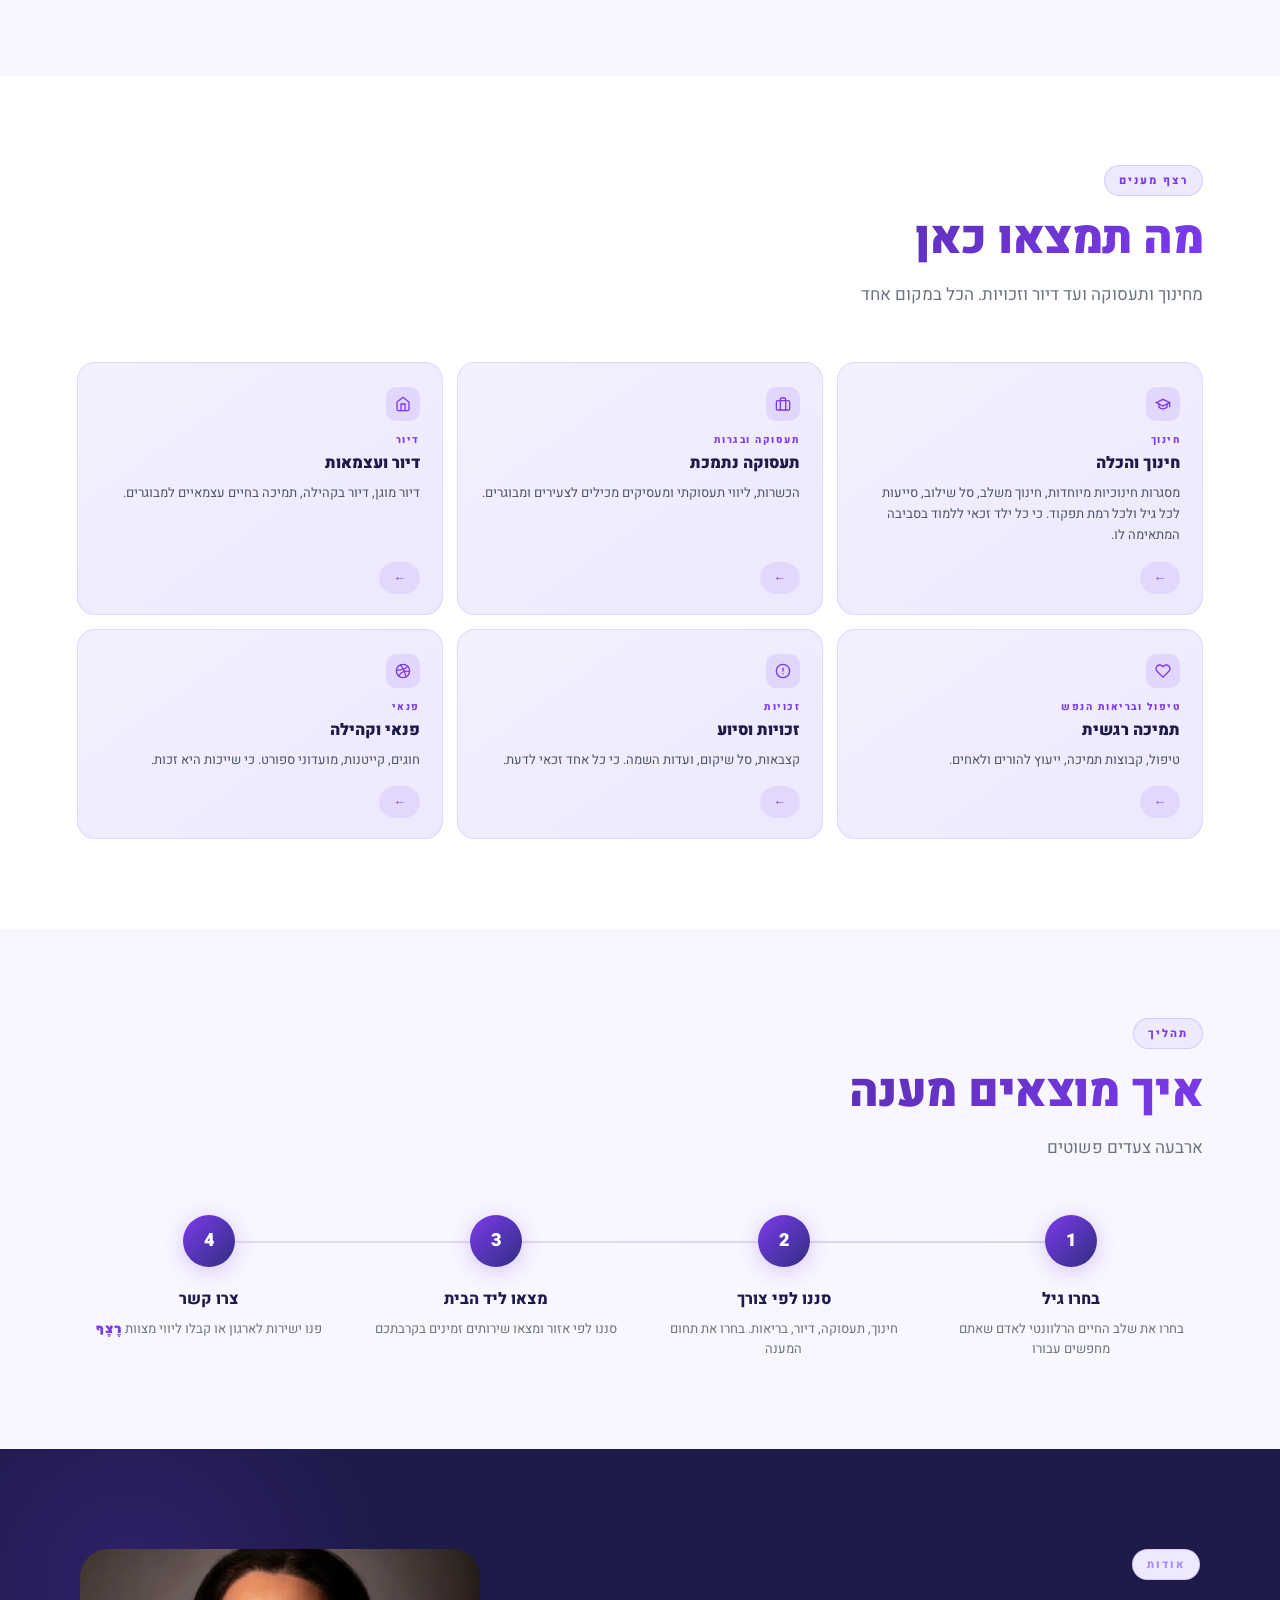
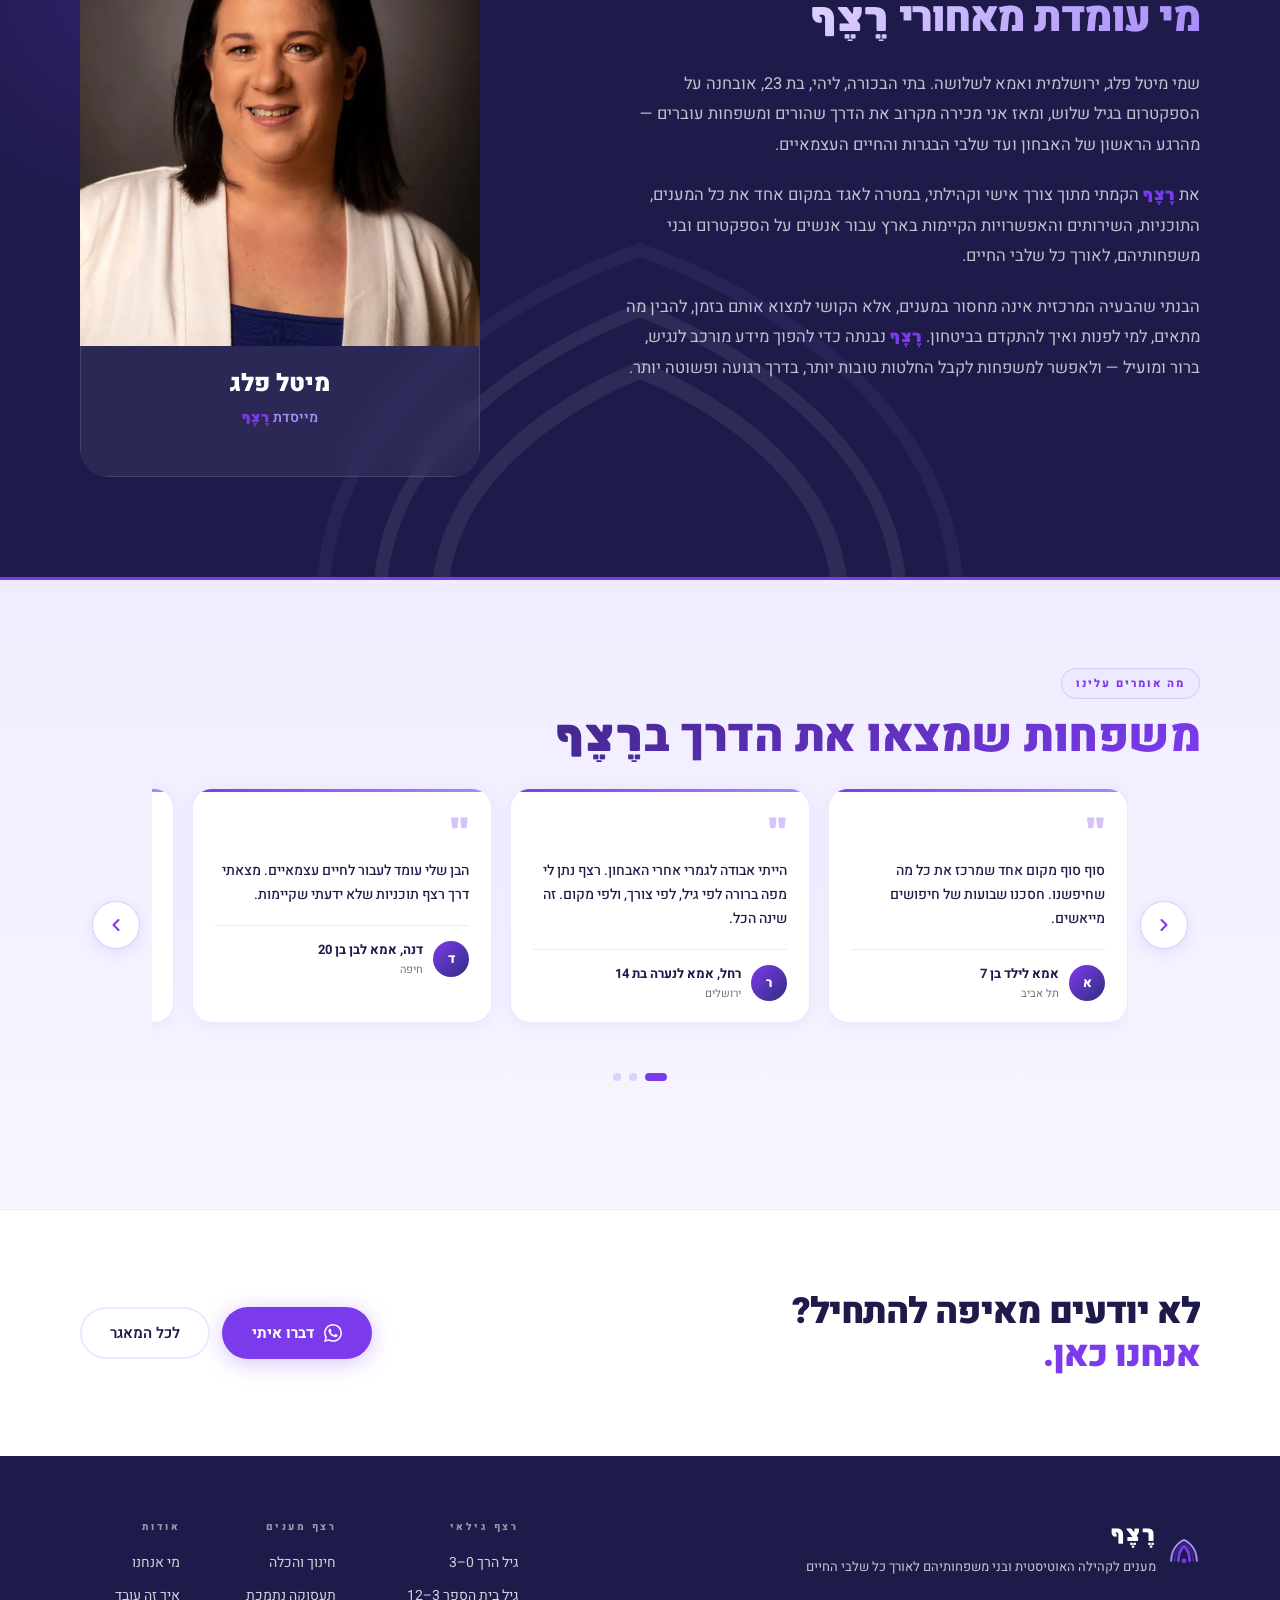
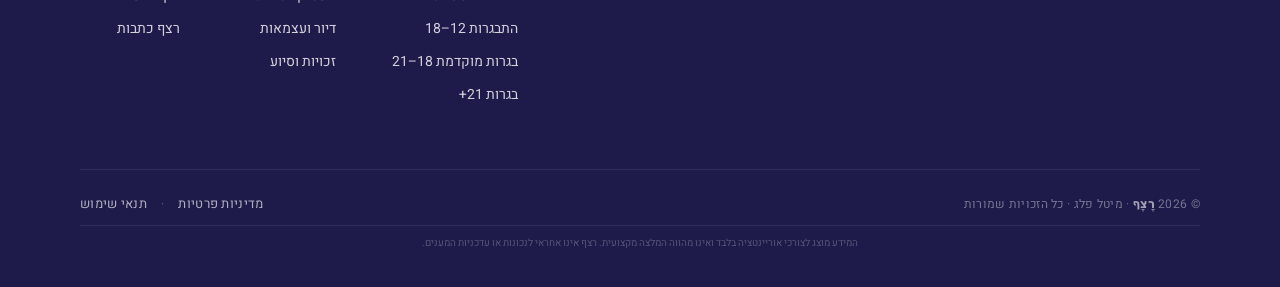
==== commit 78521770: "Fix mobile: revert content-visibility (sections blanked on scroll), data-load resilience, hero prelo" ====
--- a/index.html
+++ b/index.html
@@ -12,8 +12,6 @@
 html{scroll-behavior:smooth;overflow-x:clip}
 /* מובייל: גלילה בתוך פאנל/עמוד-מאמרים לא תזלוג לעמוד שמאחור */
 #maanim-panel,#articles-page{overscroll-behavior:contain}
-/* layout עצל לסקשנים מתחת לקיפול — מקצר את חסימת ה-main-thread בטעינה במובייל */
-.how-sec,.about-sec,.testimonials-sec,.articles-sec,.ft{content-visibility:auto;contain-intrinsic-size:auto 700px}
 body{
   font-family:'Heebo',sans-serif;
   direction:rtl;
@@ -1099,7 +1097,8 @@
 </style>
 </head>
 <body>
-<script src="_maanim_inline.js" defer></script>
+<link rel="preload" as="image" href="hero4.webp" fetchpriority="high"/>
+<script src="_maanim_inline.js" defer onerror="window.__maanimLoadFailed=true"></script>
 
 
 <!-- SKIP LINK — נגישות -->
@@ -2493,8 +2492,25 @@
   return first;
 }
 
+// ברשת סלולרית חלשה קובץ-הנתונים (500KB) נכשל לפעמים — בלי זה הקטלוג ריק לתמיד.
+// טעינה-מחדש עם ניסיונות חוזרים + רענון הפאנל אם הוא פתוח.
+var __maanimTries = 0;
+function ensureMaanimData() {
+  if (MAANIM.length || typeof MAANIM_RAW !== 'undefined') return;
+  if (document.readyState === 'loading') return; // ה-defer המקורי עוד בדרך
+  if (__maanimTries >= 3) return;
+  __maanimTries++;
+  var s = document.createElement('script');
+  s.src = '_maanim_inline.js?retry=' + __maanimTries;
+  s.onload = function(){ initMaanim(); };
+  s.onerror = function(){ setTimeout(ensureMaanimData, 3000); };
+  document.head.appendChild(s);
+}
+window.addEventListener('load', function(){ setTimeout(ensureMaanimData, 1500); });
+
 function initMaanim() {
   if (typeof MAANIM_RAW === 'undefined') return;
+  if (MAANIM.length) return; // כבר אותחל — לא לשכפל אפשרויות-אזור
   MAANIM = MAANIM_RAW.map(d => ({
     name: d.n, category: d.c, subcategory: d.s,
     ages: d.a, region: normalizeCity(d.r), phone: d.p,
@@ -2522,6 +2538,9 @@
   const sc = document.getElementById('stat-count');
   // גם data-target — אנימציית-המונה קוראת אותו ואחרת דורסת עם ערך ישן
   if (sc) { sc.textContent = total; sc.dataset.target = total; }
+  // אם הפאנל נפתח לפני שהנתונים הגיעו — רענון עכשיו
+  const panel = document.getElementById('maanim-panel');
+  if (panel && panel.style.display === 'block') renderCurrent();
 }
 document.addEventListener('DOMContentLoaded', initMaanim);
 
@@ -2743,6 +2762,17 @@
   const title = document.getElementById('maanim-title');
   const content = document.getElementById('maanim-content');
 
+  if (!MAANIM.length) {
+    // הנתונים עוד לא ירדו (או נכשלו) — מצב-טעינה במקום קטלוג ריק
+    ensureMaanimData();
+    content.innerHTML = `<div style="text-align:center;padding:70px 20px;color:#6B7280">
+      <div style="font-size:42px;margin-bottom:14px">⏳</div>
+      <div style="font-size:17px;font-weight:700;color:#1E1B4B;margin-bottom:6px">עוד רגע, טוענים את המענים...</div>
+      <div style="font-size:13px">אם זה נתקע — בדקו את חיבור האינטרנט ונסו שוב</div>
+    </div>`;
+    return;
+  }
+
   if (mState.cat === '__search__') {
     // מצב חיפוש
     backBtn.style.display = 'inline-flex';
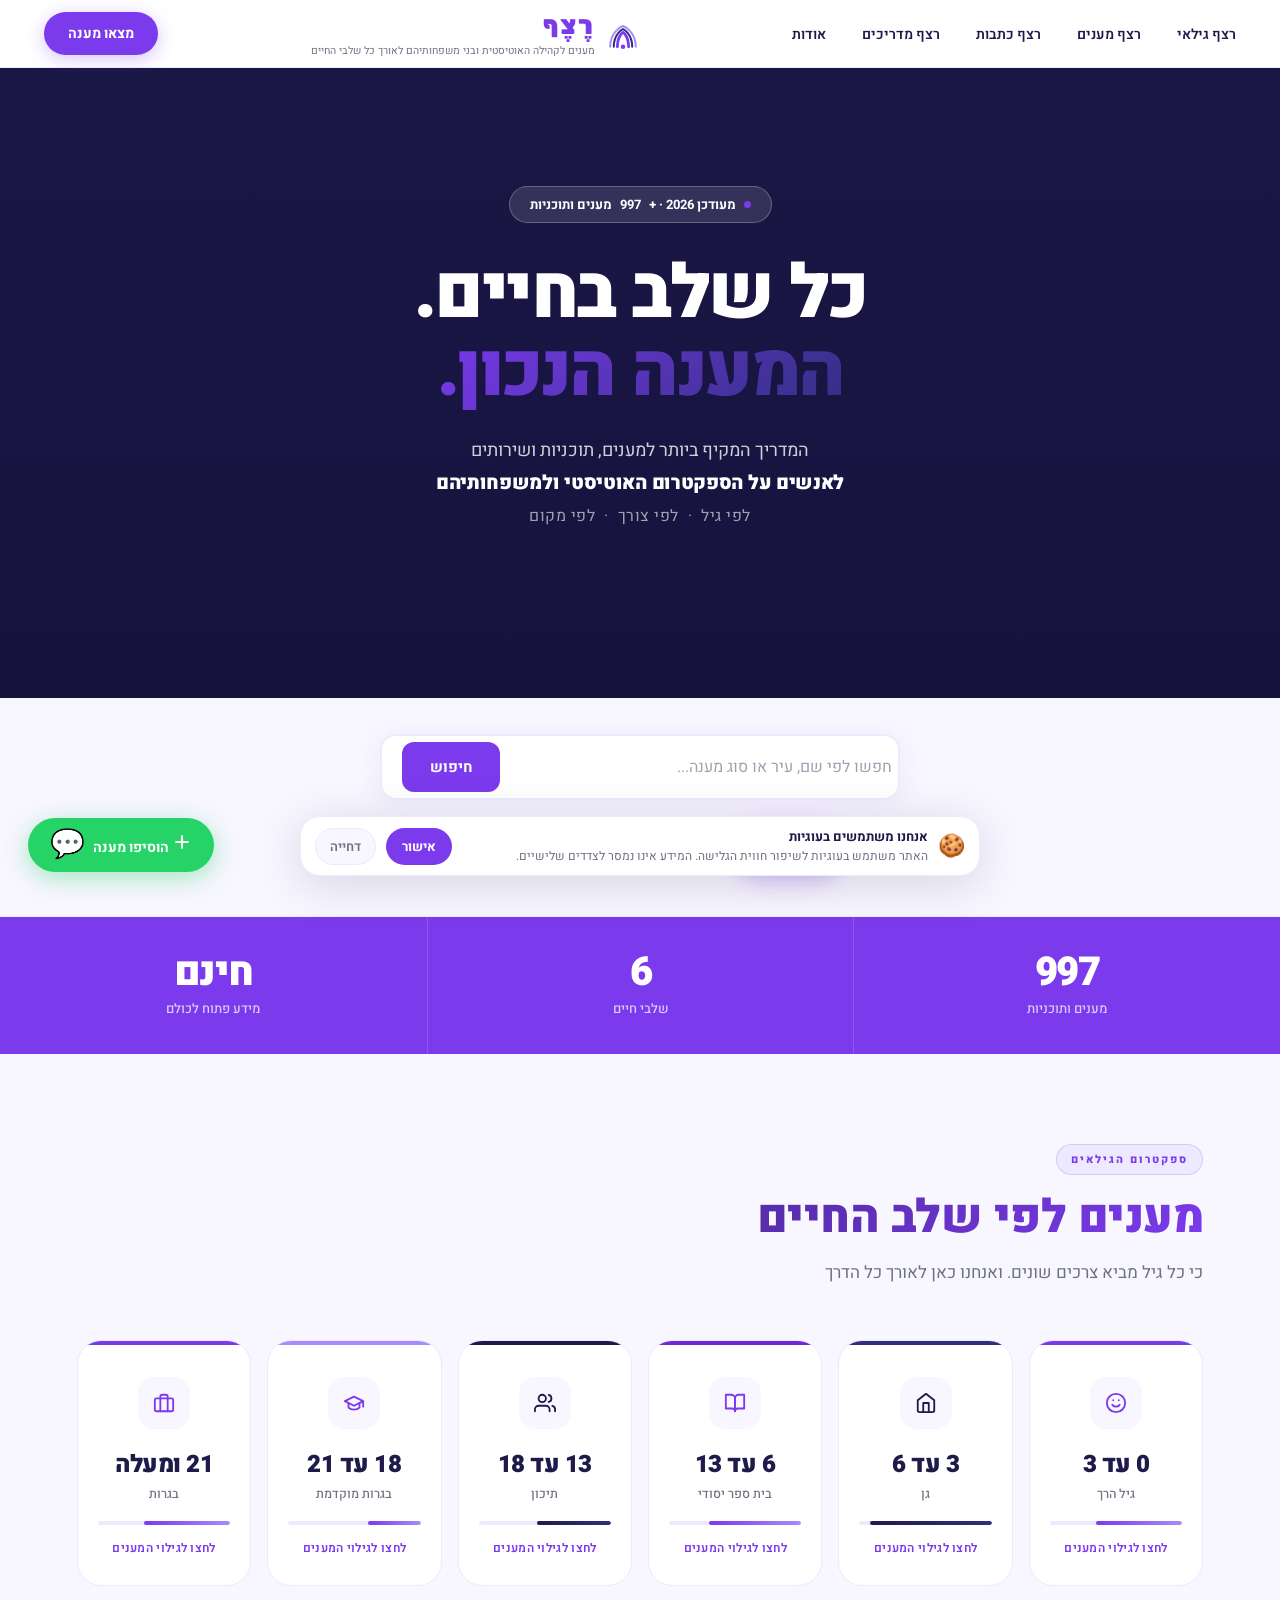
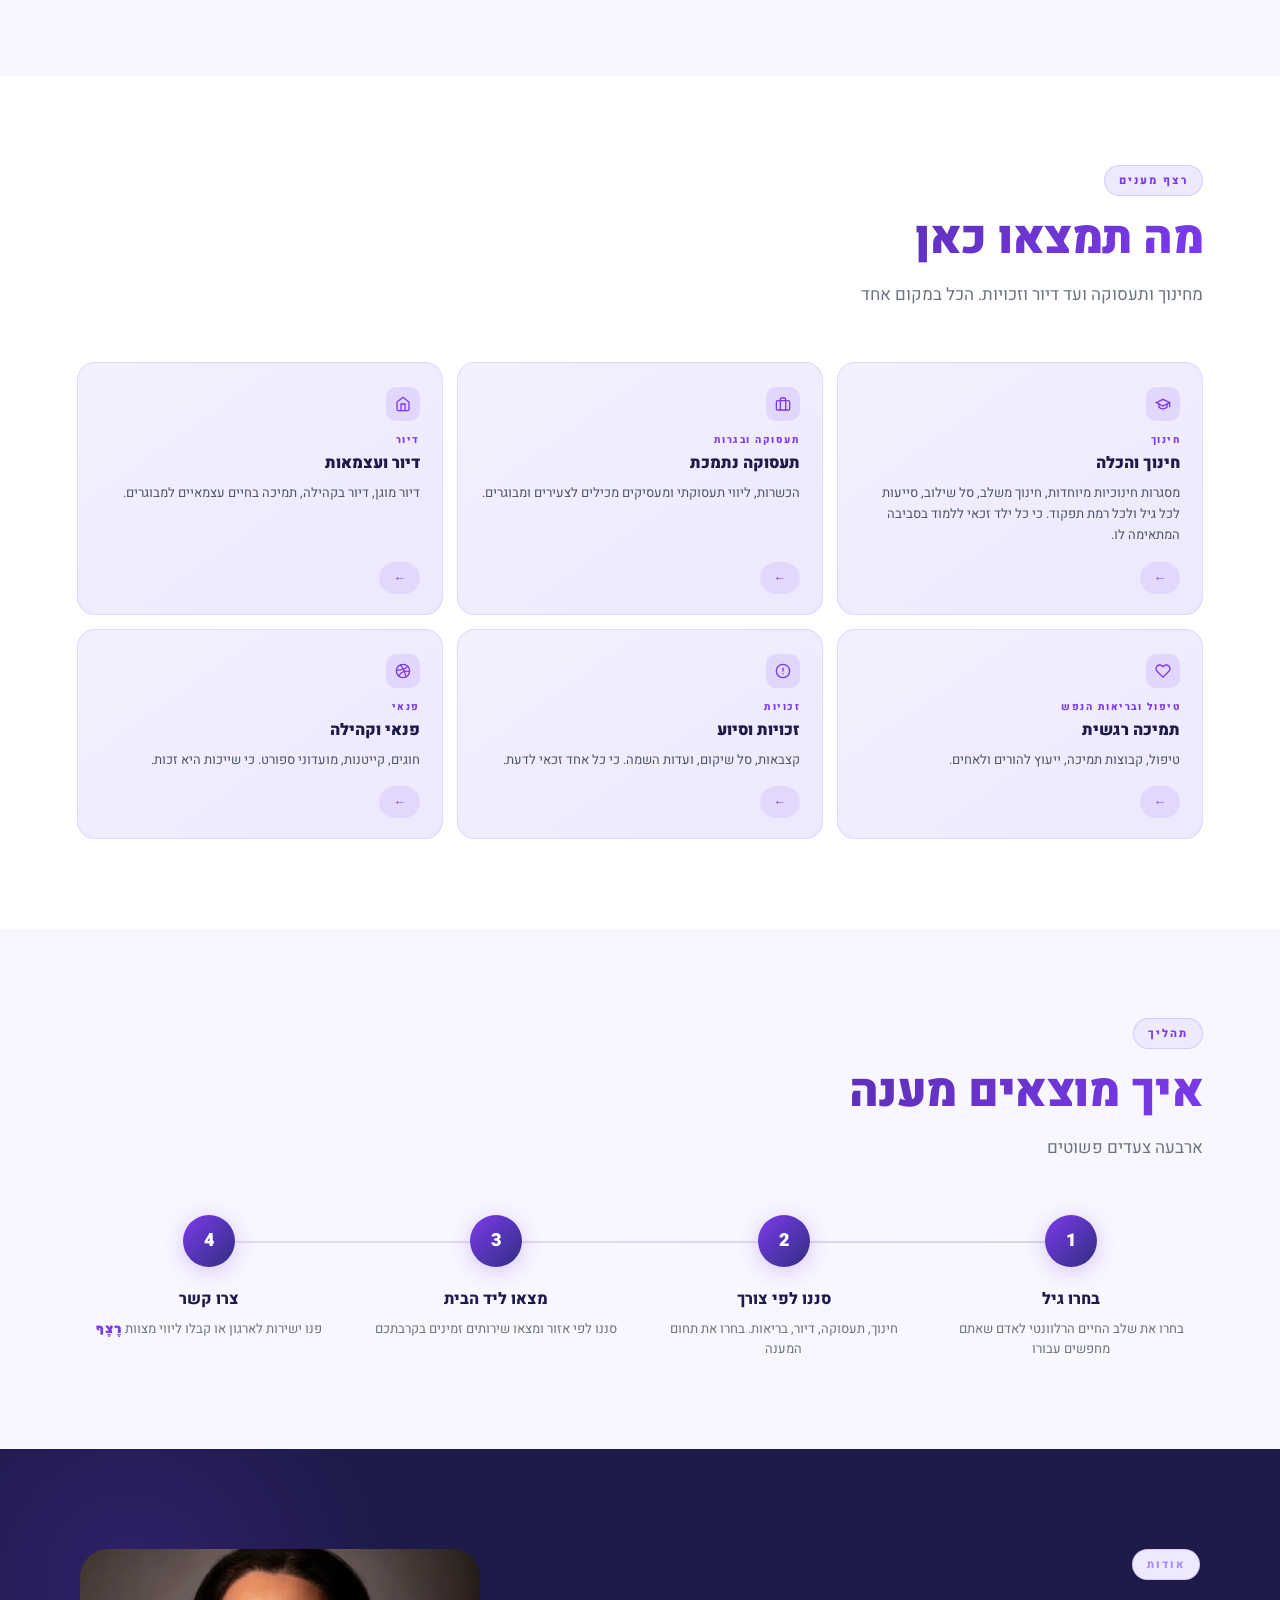
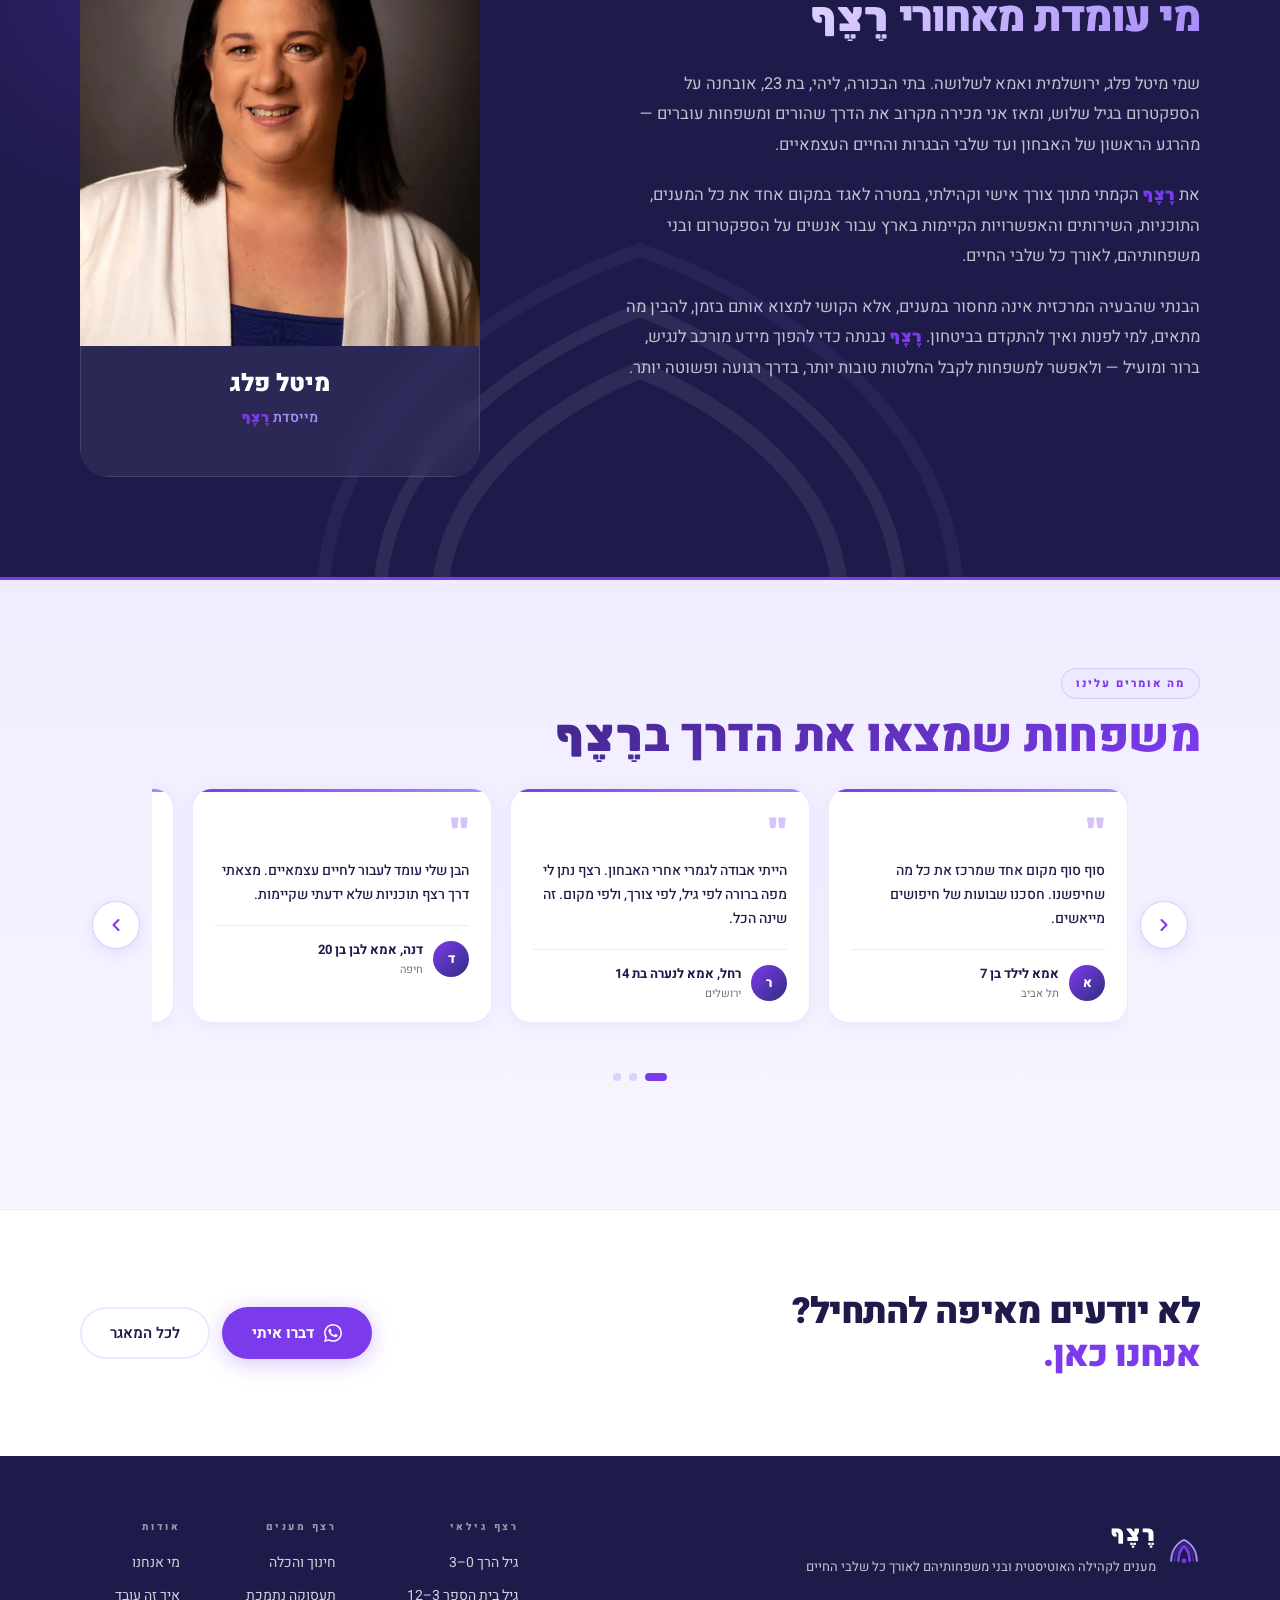
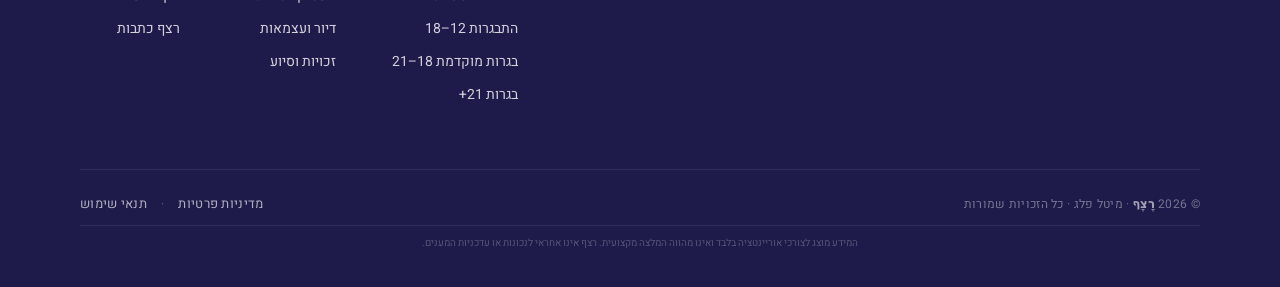
==== commit 385f7287: "Perf mobile: load catalog data lazily after first paint — page froze on entry - _maanim_inline.js (5" ====
--- a/index.html
+++ b/index.html
@@ -1098,7 +1098,7 @@
 </head>
 <body>
 <link rel="preload" as="image" href="hero4.webp" fetchpriority="high"/>
-<script src="_maanim_inline.js" defer onerror="window.__maanimLoadFailed=true"></script>
+<!-- קובץ-המענים (500KB) נטען עצל אחרי המסך הראשון — לא כאן. הזרקה: ensureMaanimData -->
 
 
 <!-- SKIP LINK — נגישות -->
@@ -2492,21 +2492,25 @@
   return first;
 }
 
-// ברשת סלולרית חלשה קובץ-הנתונים (500KB) נכשל לפעמים — בלי זה הקטלוג ריק לתמיד.
-// טעינה-מחדש עם ניסיונות חוזרים + רענון הפאנל אם הוא פתוח.
-var __maanimTries = 0;
+// קובץ-המענים (500KB) לא נטען יותר בנתיב-הטעינה — הפרסור שלו הקפיא טלפונים
+// בכניסה. נטען עצל: ברקע אחרי שהמסך הראשון מוצג, או מיידית בכניסה לקטלוג.
+// ניסיונות-חוזרים ברשת חלשה + רענון הפאנל כשהנתונים מגיעים.
+var __maanimTries = 0, __maanimPending = false;
 function ensureMaanimData() {
-  if (MAANIM.length || typeof MAANIM_RAW !== 'undefined') return;
-  if (document.readyState === 'loading') return; // ה-defer המקורי עוד בדרך
-  if (__maanimTries >= 3) return;
+  if (MAANIM.length || typeof MAANIM_RAW !== 'undefined' || __maanimPending) return;
+  if (__maanimTries >= 4) return;
   __maanimTries++;
+  __maanimPending = true;
   var s = document.createElement('script');
-  s.src = '_maanim_inline.js?retry=' + __maanimTries;
-  s.onload = function(){ initMaanim(); };
-  s.onerror = function(){ setTimeout(ensureMaanimData, 3000); };
+  s.src = '_maanim_inline.js' + (__maanimTries > 1 ? '?retry=' + __maanimTries : '');
+  s.onload = function(){ __maanimPending = false; initMaanim(); };
+  s.onerror = function(){ __maanimPending = false; setTimeout(ensureMaanimData, 2500); };
   document.head.appendChild(s);
 }
-window.addEventListener('load', function(){ setTimeout(ensureMaanimData, 1500); });
+// ברקע, אחרי שהעמוד עלה והטלפון פנוי
+window.addEventListener('load', function(){
+  (window.requestIdleCallback || function(f){ setTimeout(f, 800); })(ensureMaanimData);
+});
 
 function initMaanim() {
   if (typeof MAANIM_RAW === 'undefined') return;
@@ -2547,7 +2551,10 @@
 /* ── HERO SLIDESHOW ── */
 (function(){
   var cur=0;
+  // במובייל: תמונת-הירו אחת בלבד — בלי להוריד עוד 3 תמונות (~280KB) ובלי סליידשואו
+  var isMobile = window.matchMedia('(max-width:600px)').matches;
   function loadRest(){
+    if (isMobile) return;
     document.querySelectorAll('#heroSlideshow .hero-slide img[data-src]').forEach(function(img){
       img.src = img.getAttribute('data-src');
       img.removeAttribute('data-src');
@@ -2556,11 +2563,15 @@
   if (document.readyState === 'complete') loadRest();
   else window.addEventListener('load', loadRest);
   function tick(){
-    if(document.hidden) return;
+    if(document.hidden || isMobile) return;
     var slides=document.querySelectorAll('#heroSlideshow .hero-slide');
-    if(!slides.length) return;
+    if(slides.length < 2) return;
+    var next=(cur+1)%slides.length;
+    var img=slides[next].querySelector('img');
+    // לא מחליפים לתמונה שטרם ירדה — שקף ריק נראה כמו הבהוב של ההירו
+    if(img && !(img.complete && img.naturalWidth > 0)) return;
     slides[cur].classList.remove('active');
-    cur=(cur+1)%slides.length;
+    cur=next;
     slides[cur].classList.add('active');
   }
   setInterval(tick,4500);
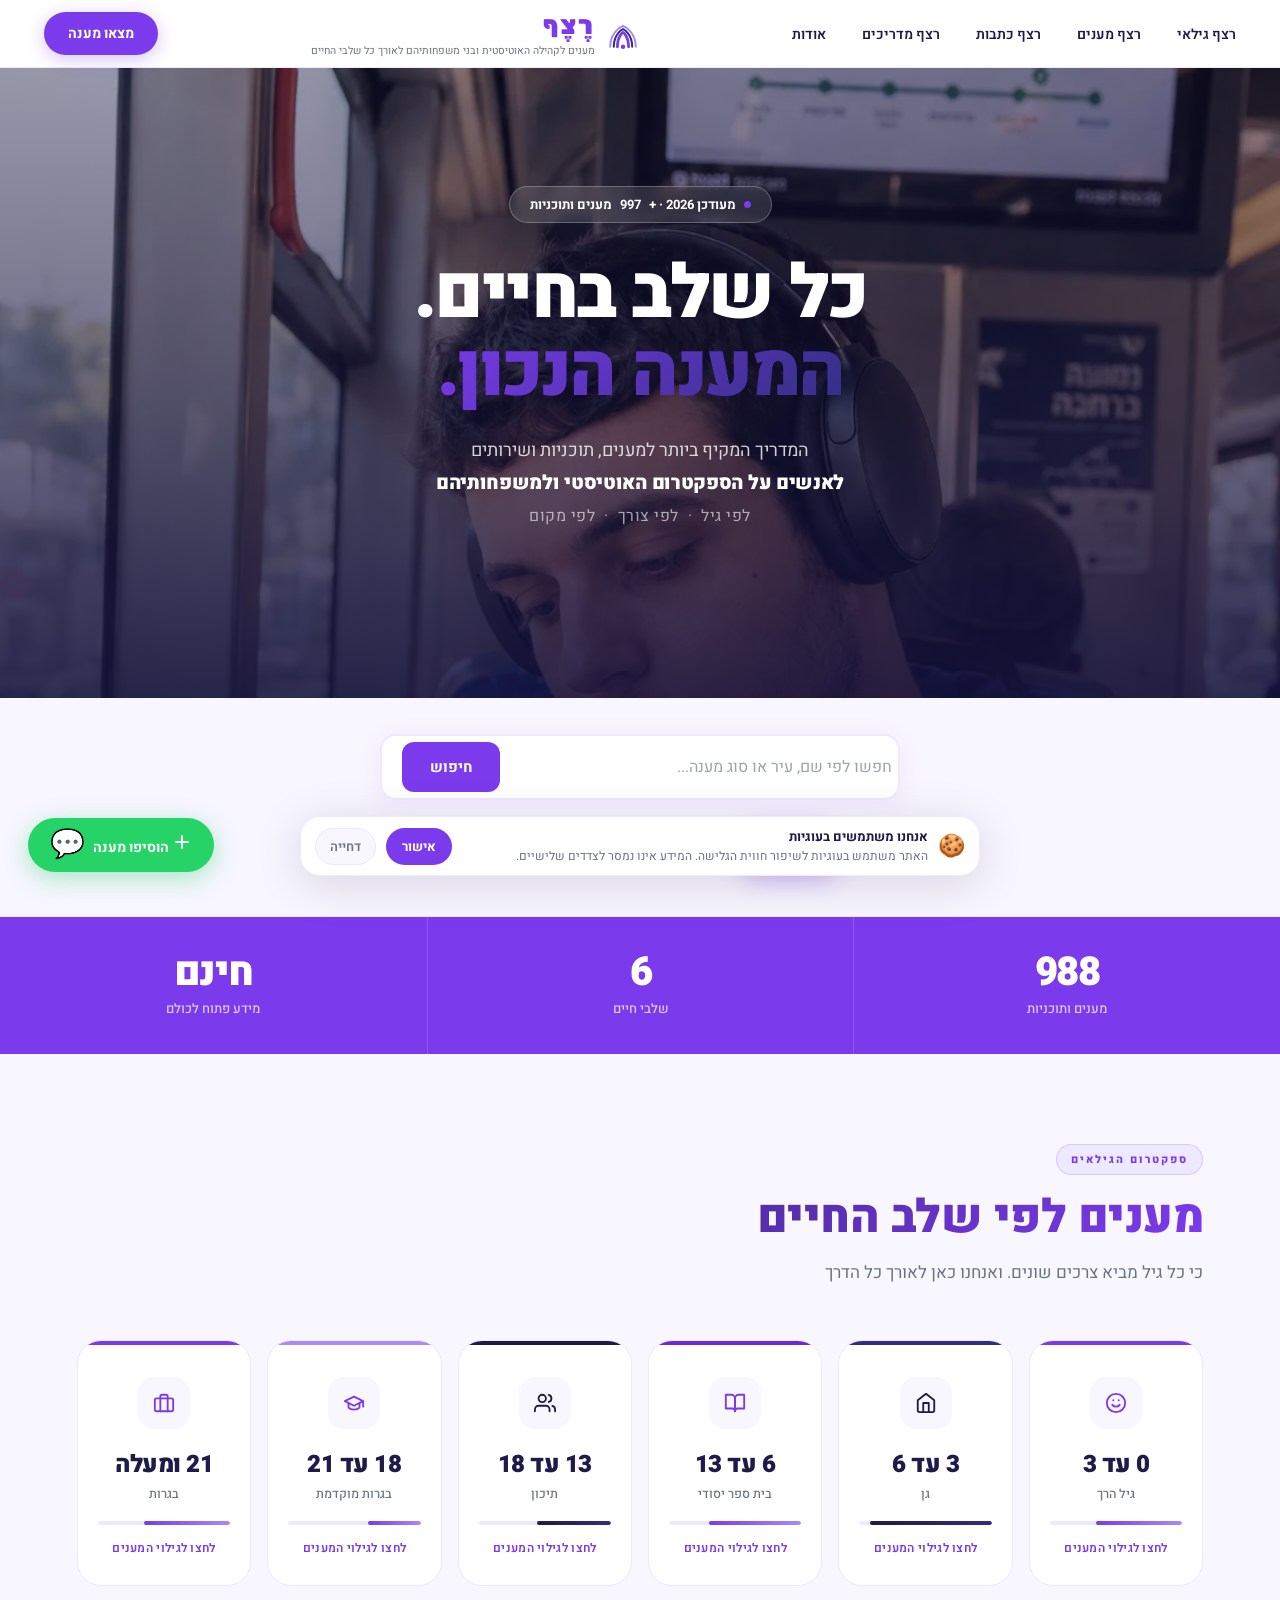
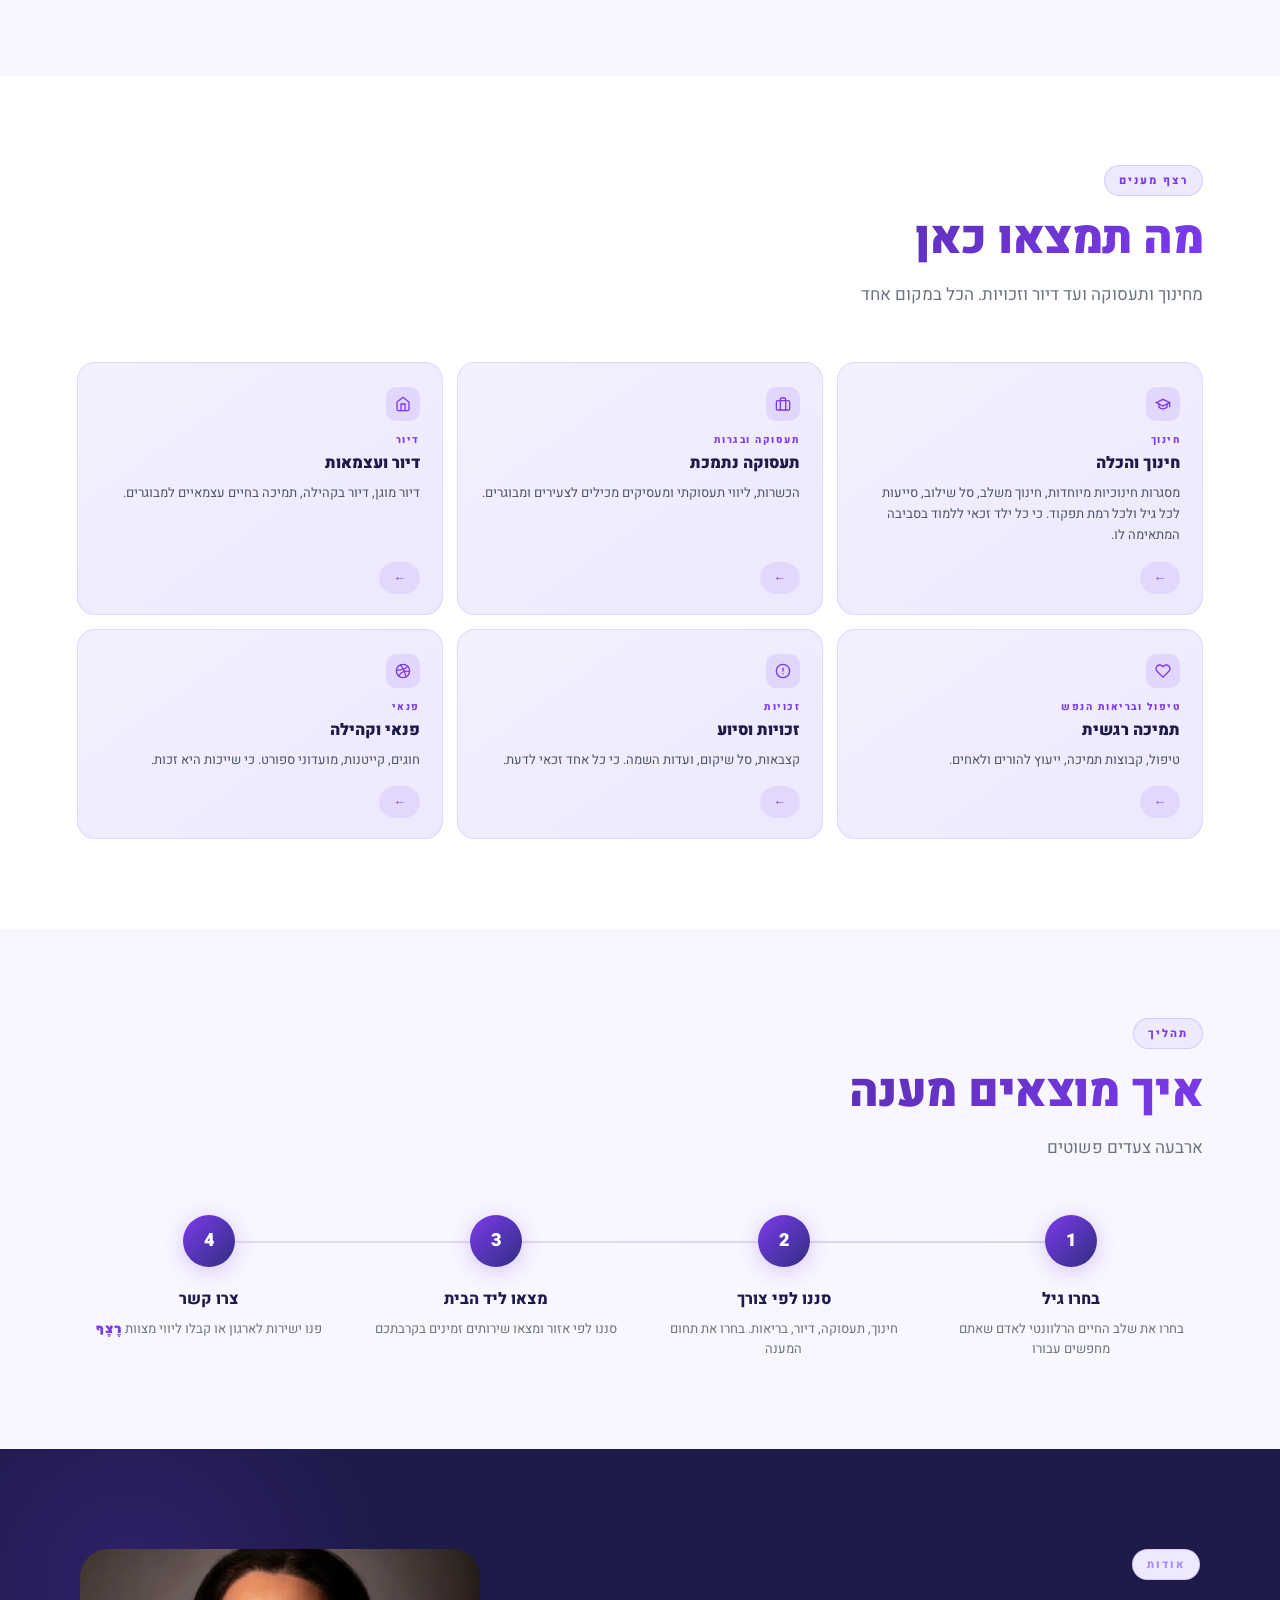
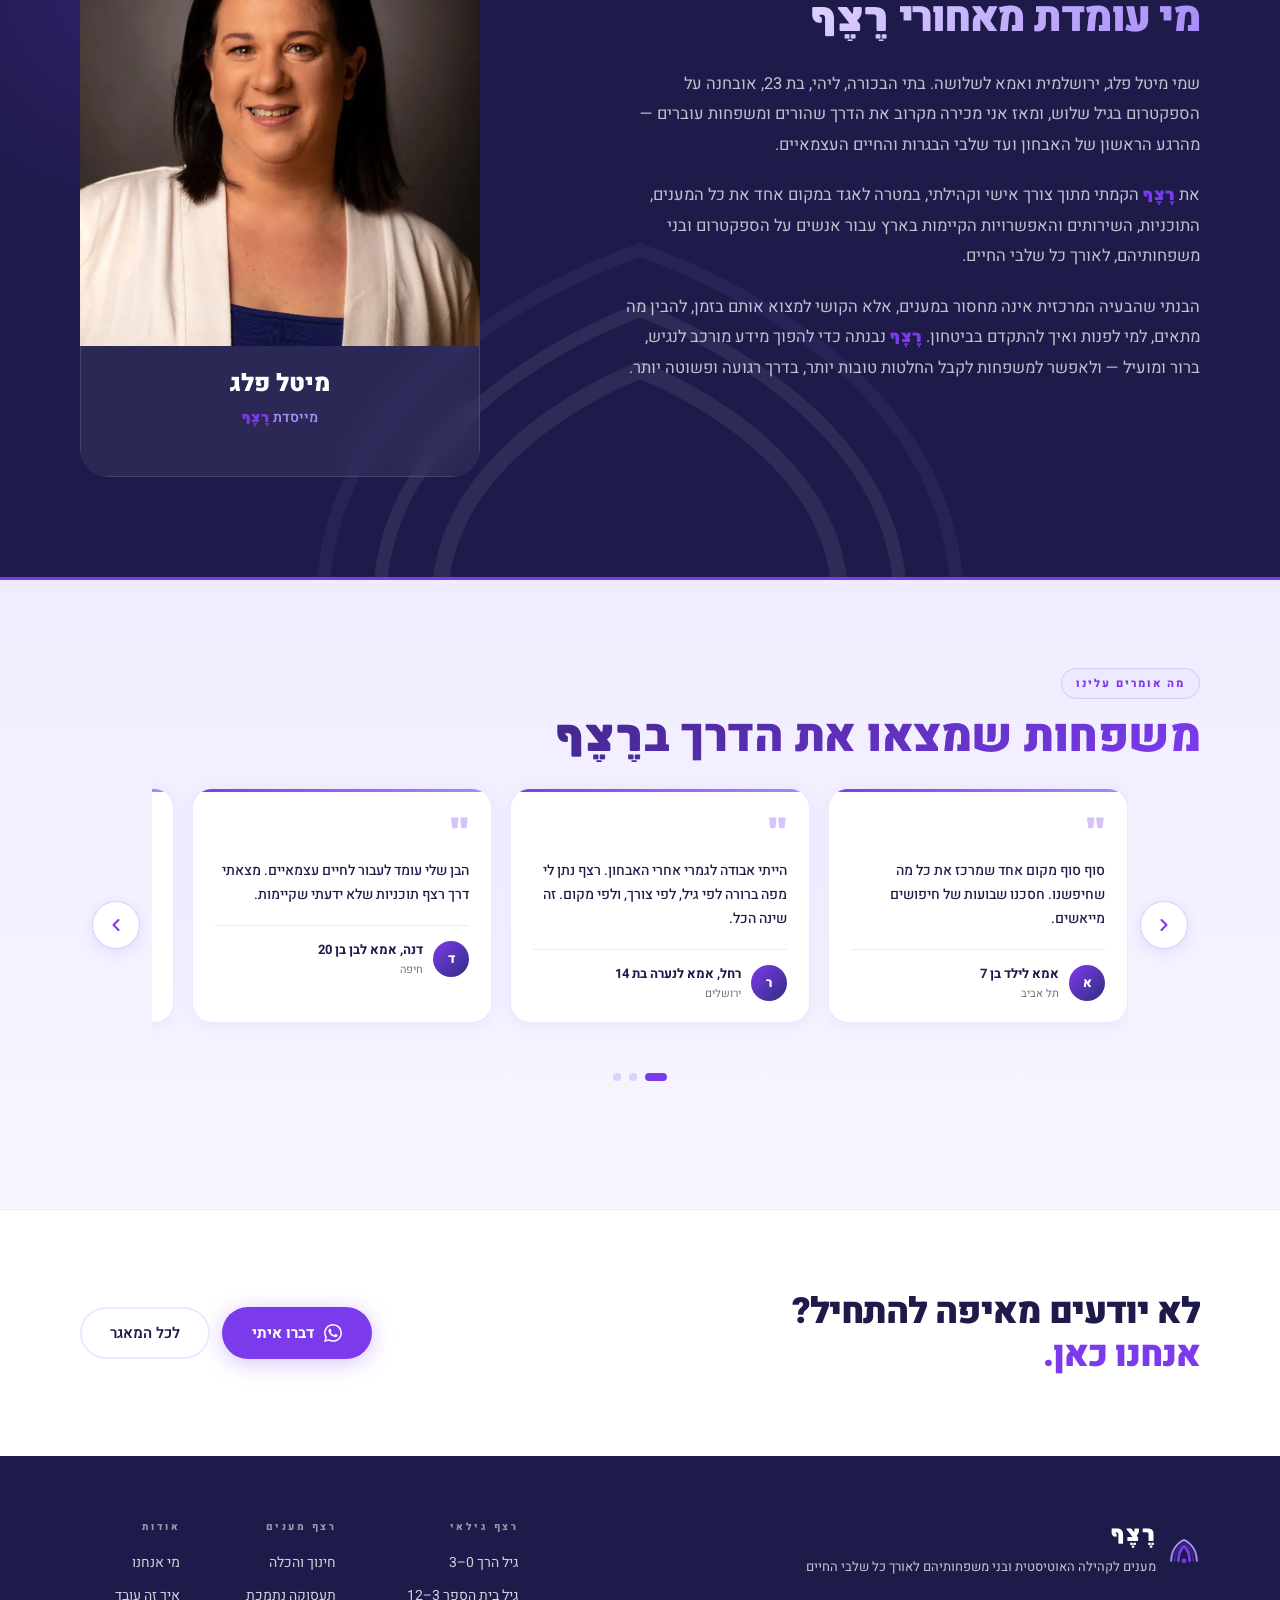
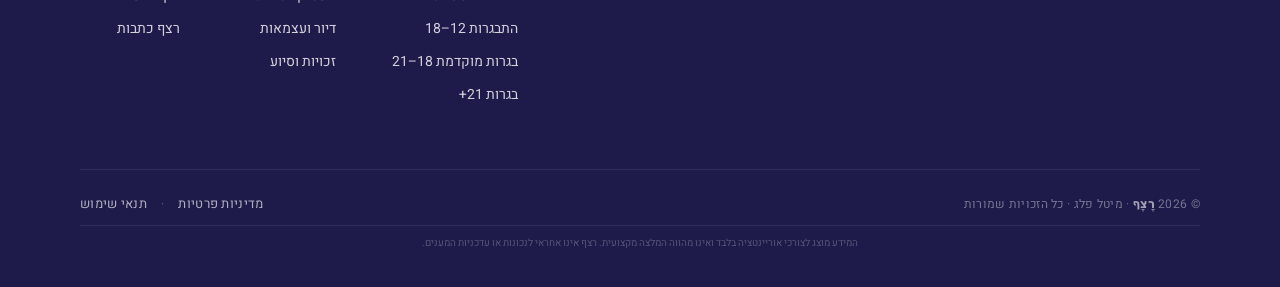
==== commit 67548ae4: "Perf mobile: remove duplicated article-modal block (15 dup IDs) + modals display:none when closed 30" ====
--- a/index.html
+++ b/index.html
@@ -566,22 +566,20 @@
   position:fixed;inset:0;z-index:9999;
   background:rgba(20,17,60,0.75);
   backdrop-filter:blur(6px);
-  display:flex;align-items:center;justify-content:center;
+  display:none;align-items:center;justify-content:center;
   padding:24px;
-  opacity:0;pointer-events:none;
-  transition:opacity .3s;
-}
-.article-modal-overlay.open{opacity:1;pointer-events:all}
+}
+.article-modal-overlay.open{display:flex;animation:modalFadeIn .3s}
+@keyframes modalFadeIn{from{opacity:0}to{opacity:1}}
 .article-modal{
   background:#fff;border-radius:28px;
   max-width:740px;width:100%;
   max-height:88vh;overflow-y:auto;
   padding:48px 52px;
   position:relative;
-  transform:translateY(24px);
-  transition:transform .35s cubic-bezier(.4,0,.2,1);
-}
-.article-modal-overlay.open .article-modal{transform:translateY(0)}
+}
+.article-modal-overlay.open .article-modal{animation:modalSlideUp .35s cubic-bezier(.4,0,.2,1)}
+@keyframes modalSlideUp{from{transform:translateY(24px)}to{transform:translateY(0)}}
 .modal-close{
   position:sticky;top:0;float:left;
   background:var(--purple-bg2);border:none;
@@ -1927,260 +1925,6 @@
     </div>
   </div>
 </div>
-
-<div class="article-modal-overlay" id="modal-a9" onclick="if(event.target===this)closeArticle('a9')"><div class="article-modal"><button class="modal-close" onclick="closeArticle('a9')">&#x2715;</button><span class="modal-tag">התבגרות</span><div class="modal-title">אוטיזם בגיל ההתבגרות: כשהגוף משתנה ומה שהיה עובד — לא תמיד עובד יותר</div><div class="modal-body"><p>גיל ההתבגרות הוא תקופת מעבר מאתגרת לכל בני הנוער — ולבני הנוער על הרצף, האתגרים יכולים להיות מוכפלים. שינויים גופניים, הורמונליים וחברתיים מגיעים בו-זמנית.</p><h3>מה משתנה?</h3><p>השינויים הגופניים מגיעים לכולם — אבל לבני נוער על הרצף הם עלולים להגיע כהלם חושי ממשי. אם לילד יש רגישויות חושיות — ההתבגרות מוסיפה עוד שכבה.</p><h3>קשיים חברתיים מוגברים</h3><p>בגיל זה, הקוד החברתי נעשה מורכב בהרבה — פלירטוט, נורמות קבוצתיות, חברויות שמשתנות. בני נוער שהצליחו לתפקד חברתית בילדות עלולים להרגיש אבודים יותר.</p><h3>בריאות נפשית</h3><p>חרדה ודיכאון נפוצים יותר בגיל זה. חשוב לשים לב לסימנים: נסיגה, עצבנות, שינויים בשינה.</p><h3>מה עוזר?</h3><ul><li>שיח פתוח ולא שיפוטי על הגוף והשינויים</li><li>הכנה מוקדמת</li><li>מטפל שמכיר אוטיזם</li><li>קבוצה עם בני נוער דומים</li></ul><p style="margin-top:32px;padding-top:20px;border-top:1px solid var(--border);font-size:14px;color:var(--gray)"><span style="color:var(--purple);font-weight:700">רצף</span> יכול לעזור למצוא תמיכה מותאמת לגיל ההתבגרות.</p></div></div></div>
-<div class="article-modal-overlay" id="modal-a10" onclick="if(event.target===this)closeArticle('a10')"><div class="article-modal"><button class="modal-close" onclick="closeArticle('a10')">&#x2715;</button><span class="modal-tag">חינוך</span><div class="modal-title">הכנה למעבר לחטיבה ולתיכון: איך עוברים חלק יותר</div><div class="modal-body"><p>מורים חדשים, מסגרת חדשה, לוח זמנים שונה, ציפיות גדולות יותר לעצמאות. ילדים על הרצף מסתמכים על שגרה — ומעבר לבית ספר חדש מאתגר את כולם.</p><h3>מה עוזר להתכונן?</h3><ul><li>ביקור בבית הספר החדש לפני תחילת השנה</li><li>הכרת המורה העיקרית מראש</li><li>מפת בית הספר — לדעת לאן ללכת לפני שמגיעים</li><li>שיחה על מה יהיה שונה ומה יישאר דומה</li></ul><h3>מה לדרוש מהמסגרת?</h3><p>ילדכם זכאי לליווי בתקופת המעבר. תוכנית מעבר, רכז נגישות, שעות תמיכה — שאלו, בקשו, עמדו על הזכויות.</p><p style="margin-top:32px;padding-top:20px;border-top:1px solid var(--border);font-size:14px;color:var(--gray)"><span style="color:var(--purple);font-weight:700">רצף</span> יכול לעזור למצוא ליווי לתקופות מעבר.</p></div></div></div>
-<div class="article-modal-overlay" id="modal-a11" onclick="if(event.target===this)closeArticle('a11')"><div class="article-modal"><button class="modal-close" onclick="closeArticle('a11')">&#x2715;</button><span class="modal-tag">חברה</span><div class="modal-title">אוטיזם ובדידות חברתית: כשהלב רוצה אבל הכלים חסרים</div><div class="modal-body"><p>בדידות חברתית היא אחד הכאבים הגדולים ביותר של אנשים על הרצף. לא בגלל שלא רוצים חברים — אלא כי הדרך לשם מורכבת.</p><h3>למה זה קורה?</h3><p>תקשורת חברתית דורשת פענוח מרומז — הבעות פנים, טון דיבור, כוונות סמויות. עבור אנשים על הרצף, הפענוח הזה דורש מאמץ גדול, ולפעמים עדיין נכשל. התוצאה: אי-הבנות ונסיגה.</p><h3>מה עוזר?</h3><ul><li>קבוצות חברתיות מובנות — כשיש כללים ברורים, קל יותר להשתתף</li><li>תחביב משותף — כשיש נושא מוגדר, השיחה זורמת</li><li>טיפול CBT מותאם לאוטיזם</li><li>חברות עם בני נוער/מבוגרים על הרצף</li></ul><p style="margin-top:32px;padding-top:20px;border-top:1px solid var(--border);font-size:14px;color:var(--gray)"><span style="color:var(--purple);font-weight:700">רצף</span> יכול לעזור למצוא קבוצות חברתיות ותמיכה.</p></div></div></div>
-<div class="article-modal-overlay" id="modal-a12" onclick="if(event.target===this)closeArticle('a12')"><div class="article-modal"><button class="modal-close" onclick="closeArticle('a12')">&#x2715;</button><span class="modal-tag">זכויות</span><div class="modal-title">מה קורה כשהבן או הבת שלכם מגיעים לגיל 18? מדריך לזכויות הבוגר</div><div class="modal-body"><p>גיל 18 הוא נקודת מפנה. מבחינה משפטית הילד הופך לאדם בוגר. מה זה אומר לזכויות, לטיפולים, לאפוטרופסות?</p><h3>מה משתנה בגיל 18?</h3><ul><li>סל שירותים של משרד הבריאות מסתיים — עוברים לסל של משרד הרווחה</li><li>זכאות לדיור נתמך ותעסוקה נתמכת מתחילה</li><li>קצבת נכות כללית מביטוח לאומי — בדיקת זכאות חדשה</li><li>שאלת אפוטרופסות — האם להגיש בקשה?</li></ul><h3>על אפוטרופסות</h3><p>אפוטרופסות היא לא תמיד הפתרון הנכון. ישנן חלופות — ייפוי כוח מתמשך, תמיכה בקבלת החלטות — שמאפשרות לבוגר שמירה על אוטונומיה עם ליווי.</p><h3>מה לעשות לפני גיל 18?</h3><p>לא לחכות — להתחיל תכנון שנה-שנתיים לפני: לברר על דיור, תעסוקה, קצבאות.</p><p style="margin-top:32px;padding-top:20px;border-top:1px solid var(--border);font-size:14px;color:var(--gray)"><span style="color:var(--purple);font-weight:700">רצף</span> יכול לעזור להתמצא בזכויות הבוגר.</p></div></div></div>
-<div class="article-modal-overlay" id="modal-a13" onclick="if(event.target===this)closeArticle('a13')"><div class="article-modal"><button class="modal-close" onclick="closeArticle('a13')">&#x2715;</button><span class="modal-tag">תעסוקה</span><div class="modal-title">תעסוקה לאנשים על הרצף: אפשרויות, זכויות ותמיכות</div><div class="modal-body"><p>עבודה היא לא רק פרנסה — היא זהות, שגרה ושייכות. רבים על הרצף יכולים לעבוד ורוצים לעבוד — אבל צריכים את התנאים הנכונים.</p><h3>סוגי תעסוקה</h3><ul><li><strong>שוק הפתוח</strong> — עם או בלי גילוי, עם התאמות סבירות</li><li><strong>תעסוקה נתמכת</strong> — ליווי של מדריך תעסוקה בעבודה ממשית</li><li><strong>מפעל מוגן</strong> — סביבת עבודה מותאמת</li><li><strong>עצמאות</strong> — חלק מהאנשים על הרצף מצטיינים בעבודה עצמאית</li></ul><h3>מה המעסיק צריך לדעת?</h3><p>לא חייבים לחשוף — זו זכות. אבל כשחושפים, ניתן לדרוש התאמות: שקט, גמישות בלוח זמנים, הנחיות כתובות.</p><p style="margin-top:32px;padding-top:20px;border-top:1px solid var(--border);font-size:14px;color:var(--gray)"><span style="color:var(--purple);font-weight:700">רצף</span> יכול לעזור למצוא שירותי תעסוקה נתמכת לפי אזור.</p></div></div></div>
-<div class="article-modal-overlay" id="modal-a14" onclick="if(event.target===this)closeArticle('a14')"><div class="article-modal"><button class="modal-close" onclick="closeArticle('a14')">&#x2715;</button><span class="modal-tag">דיור</span><div class="modal-title">דיור נתמך וחיים עצמאיים לאנשים על הרצף: המדריך המלא</div><div class="modal-body"><p>לגור לבד, עם תמיכה, או בסביבה שיתופית — זו שאלה של מה מתאים לאדם הספציפי.</p><h3>סוגי דיור</h3><ul><li><strong>דיור עצמאי עם ליווי</strong> — גר לבד, מקבל ביקורים של מלווה</li><li><strong>דיור נתמך</strong> — דירה שיתופית עם מספר דיירים וצוות תומך</li><li><strong>הוסטל</strong> — מסגרת דיורית טיפולית</li><li><strong>בבית הורים</strong> — לפעמים הבחירה הנכונה</li></ul><h3>איך נכנסים לדיור נתמך?</h3><p>דרך משרד הרווחה — ועדת אפיון, המתנה ומציאת מסגרת מתאימה. מומלץ להתחיל שנה-שנתיים לפני.</p><p style="margin-top:32px;padding-top:20px;border-top:1px solid var(--border);font-size:14px;color:var(--gray)"><span style="color:var(--purple);font-weight:700">רצף</span> יכול לעזור להתמצא באפשרויות הדיור.</p></div></div></div>
-<div class="article-modal-overlay" id="modal-a15" onclick="if(event.target===this)closeArticle('a15')"><div class="article-modal"><button class="modal-close" onclick="closeArticle('a15')">&#x2715;</button><span class="modal-tag">שירות</span><div class="modal-title">שירות צבאי ושירות לאומי לצעירים על הרצף: מה האפשרויות?</div><div class="modal-body"><p>גיוס לצבא — שאלה שמלווה משפחות רבות על הרצף. אין תשובה אחת. חשוב להכיר את כל האפשרויות.</p><h3>האפשרויות</h3><ul><li><strong>שירות מלא</strong> — אפשרי עבור חלק מהצעירים, לעיתים עם התאמות</li><li><strong>פטור רפואי</strong> — ניתן לבקש על בסיס אבחנת אוטיזם</li><li><strong>שירות לאומי אזרחי</strong> — שנה-שנתיים בשירות לקהילה, ללא הסביבה הצבאית</li></ul><h3>שירות לאומי — יתרונות</h3><p>עבור צעירים שאינם מתאימים לסביבה הצבאית, שירות לאומי יכול להיות חוויה מעצבת חיובית — שגרה, תרומה, ניסיון תעסוקתי.</p><p style="margin-top:32px;padding-top:20px;border-top:1px solid var(--border);font-size:14px;color:var(--gray)"><span style="color:var(--purple);font-weight:700">רצף</span> יכול לעזור למצוא ייעוץ לגיוס ושירות לאומי.</p></div></div></div>
-<div class="article-modal-overlay" id="modal-a16" onclick="if(event.target===this)closeArticle('a16')"><div class="article-modal"><button class="modal-close" onclick="closeArticle('a16')">&#x2715;</button><span class="modal-tag">משפחה</span><div class="modal-title">איך לדבר עם אחים ואחיות על אוטיזם בגיל שמבינים</div><div class="modal-body"><p>האחים והאחיות גדלים בבית שבו אוטיזם הוא חלק מהחיים. הם רואים, שומעים, מרגישים — אבל לא תמיד מישהו מדבר איתם ישירות.</p><h3>מתי לדבר?</h3><p>ילדים בגיל 4-5 כבר מבינים ש"האח שלי שונה". עדיף לתת הסבר פשוט ואמיתי מוקדם מאשר להשאיר אותם עם שאלות ובלבול.</p><h3>מה לומר?</h3><ul><li>שפה פשוטה: "המוח של האח שלך עובד בצורה קצת שונה"</li><li>לאפשר שאלות ולא לחשוש מהן</li><li>להבטיח שגם לאח/אחות יש זמן ותשומת לב שלכם</li><li>לאפשר גם כעס, עייפות ותסכול — תחושות לגיטימיות</li></ul><h3>קבוצות לאחים</h3><p>קיימות קבוצות תמיכה לאחים של ילדים על הרצף — מקום לדבר ולהרגיש פחות לבד.</p><p style="margin-top:32px;padding-top:20px;border-top:1px solid var(--border);font-size:14px;color:var(--gray)"><span style="color:var(--purple);font-weight:700">רצף</span> יכול לעזור למצוא קבוצות תמיכה לאחים ולהורים.</p></div></div></div>
-<div class="article-modal-overlay" id="modal-a17" onclick="if(event.target===this)closeArticle('a17')"><div class="article-modal"><button class="modal-close" onclick="closeArticle('a17')">&#x2715;</button><span class="modal-tag">הורים</span><div class="modal-title">שחיקה הורית: כשאתם כל כך עסוקים בילד שאתם שוכחים את עצמכם</div><div class="modal-body"><p>הורות לילד על הרצף היא מרתון, לא ספרינט. שחיקה הורית היא לא חולשה — היא תוצאה של מאמץ עצום לאורך זמן.</p><h3>איך מזהים שחיקה?</h3><ul><li>עייפות שלא עוברת גם אחרי שינה</li><li>כעס או עצבנות שמגיעים מהר מדי</li><li>תחושה שאתם "על אוטומט" בלי להרגיש כלום</li><li>ניתוק רגשי מהילד או מבן/בת הזוג</li></ul><h3>מה עוזר?</h3><ul><li>לבקש עזרה — מהמשפחה, מהמדינה, מקבוצות הורים</li><li>שעות פנאי ממשיות</li><li>טיפול רגשי לכם — ההורה צריך תמיכה בדיוק כמו הילד</li><li>קבוצת הורים — להרגיש פחות לבד</li></ul><p style="margin-top:32px;padding-top:20px;border-top:1px solid var(--border);font-size:14px;color:var(--gray)"><span style="color:var(--purple);font-weight:700">רצף</span> יכול לעזור למצוא קבוצות הורים ותמיכה מקצועית.</p></div></div></div>
-
-<!-- ARTICLE MODALS -->
-<div class="article-modal-overlay" id="modal-a1" onclick="if(event.target===this)closeArticle('a1')">
-  <div class="article-modal">
-    <button class="modal-close" onclick="closeArticle('a1')">✕</button>
-    <span class="modal-tag">אבחון</span>
-    <div class="modal-title">הילד אובחן על הרצף. מה עושים עכשיו?</div>
-    <div class="modal-body">
-      <p>קיבלתם את הדוח. ישבתם עם הפסיכולוגית, שמעתם את המילים, חתמתם על הטפסים. ועכשיו אתם יושבים בבית — ולא יודעים מאיפה להתחיל.</p>
-      <p>זה המקום הכי מוכר של כל הורה שעבר תהליך אבחון עם ילד. הרגשה שהעולם התהפך, ועם זאת — שום דבר לא השתנה בחוץ. הילד אותו ילד. הבית אותו בית. אבל המפה שהחזקתם בראש השתנתה לגמרי.</p>
-      <p>הכתבה הזו כאן כדי לתת לכם את אותה מפה — ברורה, שלב אחר שלב, בלי עומס מיותר.</p>
-
-      <h3>שלב 1: לנשום לפני שרצים</h3>
-      <p>לפני כל רשימת מטלות — תנו לעצמכם כמה ימים. לא לחפש, לא לרוץ למומחים. לעכל. לדבר עם בן/בת הזוג. לבכות אם צריך. האבחון הוא לא סוף — הוא התחלה של הבנה.</p>
-      <p>הדחף לפעול מיד הוא טבעי. אבל ילדים שמחכים שבועיים לא מאבדים שום דבר שאי אפשר להשיג. ההורים שמתמוטטים — מאבדים הרבה. אז קודם כל: נשמו.</p>
-
-      <h3>שלב 2: להבין את הדוח האבחוני</h3>
-      <p>הדוח מכיל מידע רב ומונחים קליניים שיכולים להיות מפחידים. לא חייבים להבין הכל לבד. בקשו מהמאבחן פגישת הסבר — זה חלק מהתהליך, ומגיע לכם.</p>
-      <div class="modal-keywords">
-        <span>פרופיל חוזקות</span>
-        <span>המלצות טיפוליות</span>
-        <span>רמת תפקוד</span>
-        <span>צרכים חינוכיים</span>
-        <span>היכולות הלא מילוליות</span>
-        <span>פרופיל קשב</span>
-      </div>
-      <p>שימו לב במיוחד לחוזקות שמוזכרות בדוח — לא רק לקשיים. כי ילדכם הוא לא רק האתגרים שלו.</p>
-
-      <h3>שלב 3: להבין אילו זכויות מגיעות לכם</h3>
-      <p>בישראל קיימת מסגרת זכויות משמעותית לילדים עם אוטיזם:</p>
-      <ul>
-        <li><strong>סל שירותים משרד הבריאות</strong> — מימון טיפולים כמו קלינאות תקשורת, ריפוי בעיסוק, ABA</li>
-        <li><strong>קצבת ילד נכה מביטוח לאומי</strong> — לפי רמת התפקוד והצרכים</li>
-        <li><strong>חינוך מיוחד</strong> — ועדת השמה קובעת את המסגרת המתאימה</li>
-        <li><strong>סייעת אישית</strong> — לעיתים קרובות ניתן לקבל ממשרד החינוך</li>
-        <li><strong>פטור ממס</strong> — עבור משפחות הזכאיות על פי חוות דעת רפואית</li>
-      </ul>
-      <p>חשוב לדעת: הזכויות לא מגיעות אוטומטית. צריך לדעת לבקש. <span style="color:var(--purple);font-weight:700">רצף</span> מרכז את כל השירותים לפי גיל וצורך — כדי שלא תצטרכו לחפש לבד.</p>
-
-      <h3>שלב 4: לבנות את הצוות הטיפולי</h3>
-      <p>טיפול באוטיזם הוא עבודת צוות. אבל לא כל ילד צריך הכל — ולא כל בית יכול לשאת הכל. בנו בהדרגה, לפי הצרכים הדחופים ביותר קודם.</p>
-      <ul>
-        <li><strong>קלינאית תקשורת</strong> — אם יש קשיים בשפה, תקשורת או פרגמטיקה</li>
-        <li><strong>מרפאה בעיסוק</strong> — עבור ויסות חושי, מיומנויות יומיום, כתיבה</li>
-        <li><strong>ABA / טיפול התנהגותי</strong> — לפי הצרכים הספציפיים ובדיקת התאמה</li>
-        <li><strong>פסיכולוג / פסיכותרפיסט</strong> — תמיכה רגשית לילד ולמשפחה</li>
-      </ul>
-
-      <h3>שלב 5: לדבר עם המסגרת החינוכית</h3>
-      <p>הגן, בית הספר, המורה — כולם צריכים לדעת. לא כדי "לתייג", אלא כדי שהילד יקבל הכלה ותמיכה אמיתית. שתפו רק מה שנחוץ, ובנו שיח פתוח עם הצוות החינוכי.</p>
-      <p>יש לכם זכות לבקש ועדת השמה שתבחן האם המסגרת הנוכחית מתאימה — או שיש מסגרת טובה יותר.</p>
-
-      <h3>שלב 6: לטפל גם בכם</h3>
-      <p>הורים למשפחה עם ילד על הספקטרום עוברים תהליך רגשי מורכב — כעס, עצב, אשמה, ולפעמים גם הקלה. כל אחת מהתחושות האלה לגיטימית לחלוטין.</p>
-      <p>קבוצות תמיכה להורים, ייעוץ פסיכולוגי ואפילו שיחה עם הורים אחרים שעברו את זה — יכולים לשנות הרבה. אל תישארו עם זה לבד.</p>
-
-      <h3>שלב 7: לקחת את זה שלב אחד בכל פעם</h3>
-      <p>אתם לא חייבים לפתור הכל עכשיו. האבחון נתן לכם שם למה שכבר ידעתם — ועכשיו אפשר להתחיל לבנות. לאט לאט. בהדרגה.</p>
-      <p>ילדכם הוא עדיין אותו ילד שאהבתם לפני האבחון. האהבה לא השתנתה. המסלול רק הפך ברור יותר.</p>
-
-      <h3>שאלות נפוצות</h3>
-      <p><strong>האם כדאי לספר לילד על האבחון?</strong><br/>כן — בגיל המתאים ובשפה מתאימה. ילדים שיודעים מי הם מצליחים בדרך כלל טוב יותר לאורך זמן. יש ספרים ואנשי מקצוע שיכולים לעזור בשיחה הזו.</p>
-      <p><strong>האם האבחון שווה לכל החיים?</strong><br/>כן, באופן כללי. אבחנת אוטיזם היא לא משהו שעוברת — אבל התמונה, הצרכים והחוזקות משתנים עם הזמן.</p>
-      <p><strong>מה אם לא מסכימים עם האבחון?</strong><br/>זכותכם לבקש חוות דעת שנייה. זה לגיטימי לחלוטין, ולפעמים אף מומלץ.</p>
-
-      <p style="margin-top:32px;padding-top:20px;border-top:1px solid var(--border);font-size:14px;color:var(--gray)"><span style="color:var(--purple);font-weight:700">רצף</span> כאן כדי לעזור לכם למצוא את השירותים המתאימים — לפי הגיל, הצורך והאזור שלכם. בלחיצה אחת.</p>
-    </div>
-  </div>
-</div>
-
-<!-- MODAL a4 -->
-<div class="article-modal-overlay" id="modal-a4" onclick="if(event.target===this)closeArticle('a4')">
-  <div class="article-modal">
-    <button class="modal-close" onclick="closeArticle('a4')">✕</button>
-    <span class="modal-tag">קצבאות וזכויות</span>
-    <div class="modal-title">קצבת ילד נכה לילדים עם אוטיזם: מדריך להורים לילדים על הרצף</div>
-    <div class="modal-body">
-      <p>אחרי אבחון אוטיזם, אחת השאלות הראשונות שהורים שואלים היא האם הילד זכאי לקצבת ילד נכה. זו שאלה טבעית מאוד, כי לצד ההבנה החדשה של הצרכים של הילד, המשפחה פוגשת גם מציאות יומיומית שדורשת זמן, כסף, טיפולים, נסיעות, ליווי, התאמות, שיחות עם מסגרות, ועדות והמון בירוקרטיה.</p>
-      <p>חשוב לומר כבר בהתחלה: קצבת ילד נכה אינה מגדירה את הילד. היא לא אומרת מה הוא מסוגל או לא מסוגל לעשות. הקצבה נועדה להכיר בכך שלילדים על הרצף האוטיסטי עשויים להיות צרכים נוספים, ושמשפחות רבות משקיעות משאבים גדולים כדי לתת לילד את המעטפת שהוא צריך.</p>
-      <p>עבור חלק מהמשפחות, הקצבה מסייעת במימון טיפולים. עבור אחרות היא מאפשרת להפחית שעות עבודה, לשלם על ליווי, הדרכת הורים, נסיעות, ציוד, פעילויות מותאמות או כל צורך אחר שעולה מתוך החיים עצמם.</p>
-
-      <h3>מהי קצבת ילד נכה?</h3>
-      <p>קצבת ילד נכה היא קצבה שמשולמת על ידי ביטוח לאומי להורים לילדים עם צרכים רפואיים, תפקודיים או התפתחותיים מסוימים. ילד שאובחן על הספקטרום האוטיסטי בהתאם להנחיות משרד הבריאות עשוי להיות זכאי לקצבה, בכפוף לעמידה בתנאים הבסיסיים.</p>
-      <p>הקצבה אינה מיועדת רק למצבים קיצוניים. אצל ילדים על הרצף, הקושי יכול להופיע בתחומים שונים: תקשורת, שפה, ויסות חושי, עצמאות, אכילה, שינה, התנהגות, חרדה, צורך בהשגחה, קושי במעברים. לפעמים הילד נראה מבחוץ "מתפקד", אבל בבית ההורים יודעים כמה תמיכה נדרשת בכל יום. לכן, כשמדברים על קצבת ילד נכה לילד על הרצף, חשוב לא להסתכל רק על האבחנה, אלא גם על התפקוד היומיומי.</p>
-
-      <h3>למה חשוב להגיש בצורה מסודרת?</h3>
-      <p>הרבה הורים חושבים שמספיק לשלוח את האבחון לביטוח לאומי. בפועל, ביטוח לאומי צריך להבין לא רק שיש אבחנה, אלא איך היא משפיעה על החיים של הילד והמשפחה. האם הילד זקוק לעזרה בהתארגנות? האם הוא מתקשה להיכנס למסגרת? האם יש מצבים של הצפה חושית? האם יש חרדה משמעותית?</p>
-      <p>ההבדל בין מסמך כללי לבין תיאור ברור של התפקוד יכול להיות משמעותי. לא צריך להקצין, אבל חשוב לא להקטין.</p>
-
-      <h3>אילו מסמכים כדאי להכין?</h3>
-      <ul>
-        <li>אבחון אוטיזם מלא ועדכני</li>
-        <li>חוות דעת של רופא התפתחותי, פסיכיאטר ילדים, נוירולוג או גורם רפואי רלוונטי</li>
-        <li>דוחות של קלינאית תקשורת, מרפאה בעיסוק, פסיכולוג, מטפל רגשי</li>
-        <li>סיכומים מהגן או מבית הספר</li>
-        <li>תיאור תפקודי של הילד במסגרת החינוכית</li>
-        <li>מסמכים על טיפולים שהילד מקבל</li>
-        <li>תיאור של ההורים על התפקוד בבית</li>
-      </ul>
-
-      <h3>איך כותבים תיאור הורי נכון?</h3>
-      <p>התיאור ההורי הוא אחד הכלים החשובים ביותר. כדאי שיהיה ענייני, ברור ומדויק. לדוגמה, במקום "יש קשיי ויסות", כדאי לכתוב: "כאשר יש רעש חזק או שינוי לא צפוי, הילד מתחיל לבכות או להסתגר, ולוקח זמן רב להרגיע אותו. במצבים כאלה הוא זקוק למבוגר שמכיר אותו."</p>
-      <p>אפשר להתייחס ל: התארגנות בבוקר, קושי סביב אוכל ומקלחת, תגובות לשינוי, הבנת סכנות, השגחה במרחב ציבורי, תפקוד חברתי, חרדה, וכמה זמן ההורים משקיעים בתיווך ביום רגיל.</p>
-
-      <h3>מה קורה אחרי ההגשה?</h3>
-      <p>ביטוח לאומי בוחן את המסמכים. במקרים מסוימים מתקבלת החלטה על בסיס המסמכים בלבד, ובמקרים אחרים המשפחה עשויה להתבקש להגיע לבדיקה. אם מתקבלת החלטה שאינה תואמת את המצב, ניתן לבדוק אפשרות לערעור בהתאם להנחיות ביטוח לאומי. מומלץ להמשיך לשמור תיעוד לאורך השנים: אבחונים, דוחות טיפול, סיכומי מסגרת.</p>
-
-      <h3>טעויות נפוצות</h3>
-      <ul>
-        <li>להגיש רק אבחון בלי תיאור תפקודי</li>
-        <li>להקטין קשיים מחשש "להוציא את הילד לא טוב"</li>
-        <li>לא לשמור מסמכים לאורך זמן</li>
-        <li>לחכות יותר מדי ולדחות את ההגשה</li>
-        <li>להסתמך רק על מידע מקבוצות הורים במקום מקורות רשמיים</li>
-      </ul>
-
-      <h3>שאלות נפוצות</h3>
-      <p><strong>האם כל ילד שאובחן עם אוטיזם זכאי לקצבת ילד נכה?</strong><br/>ילד שאובחן על הספקטרום עשוי להיות זכאי, בכפוף לתנאים של ביטוח לאומי. חשוב לבדוק את המקרה האישי.</p>
-      <p><strong>האם מספיק להגיש רק אבחון?</strong><br/>מומלץ לצרף גם מסמכים רפואיים, דוחות טיפוליים, סיכומים מהמסגרת ותיאור הורי.</p>
-      <p><strong>האם אפשר להגיש גם אם הילד בתהליך אבחון?</strong><br/>במקרים מסוימים ייתכנו זכאויות גם לפני השלמת אבחון. כדאי לבדוק מול ביטוח לאומי.</p>
-      <p><strong>האם הקצבה משפיעה על הילד בעתיד?</strong><br/>עצם קבלת הקצבה אינה מגדירה את הילד ואינה קובעת את עתידו. היא נועדה לסייע למשפחה בתקופת הילדות.</p>
-      <p><strong>מה עושים אם הבקשה נדחתה?</strong><br/>אפשר לבדוק אפשרות לערעור, השלמת מסמכים או פנייה לייעוץ מקצועי.</p>
-
-      <p style="margin-top:32px;padding-top:20px;border-top:1px solid var(--border);font-size:14px;color:var(--gray)"><span style="color:var(--purple);font-weight:700">רצף</span> נבנה כדי לעזור למשפחות למצוא מידע, מענים וזכויות לאורך כל שלבי החיים, כדי שלא יצטרכו להתחיל בכל פעם מחדש ולחפש לבד.</p>
-    </div>
-  </div>
-</div>
-
-<!-- MODAL a5 -->
-<div class="article-modal-overlay" id="modal-a5" onclick="if(event.target===this)closeArticle('a5')">
-  <div class="article-modal">
-    <button class="modal-close" onclick="closeArticle('a5')">✕</button>
-    <span class="modal-tag">חינוך</span>
-    <div class="modal-title">ועדת זכאות ואפיון לילדים עם אוטיזם: מדריך להורים</div>
-    <div class="modal-body">
-      <p>ועדת זכאות ואפיון היא אחד הצמתים החשובים ביותר עבור ילדים על הרצף האוטיסטי ומשפחותיהם. זו ועדה שיכולה להשפיע על המסגרת החינוכית של הילד, על סוג התמיכות שיקבל, על היקף הסיוע, ועל הדרך שבה מערכת החינוך תבנה עבורו מענה.</p>
-      <p>עבור הורים רבים, עצם המילה "ועדה" מעוררת לחץ. יש תחושה שצריך להוכיח, להסביר, לשכנע. הכתבה הזו נועדה לעזור להורים להגיע לוועדה מוכנים יותר — לא מתוך פחד, אלא מתוך בהירות.</p>
-
-      <h3>מהי ועדת זכאות ואפיון?</h3>
-      <p>ועדת זכאות ואפיון היא ועדה במערכת החינוך שמטרתה לבחון את הזכאות של תלמיד לשירותי חינוך מיוחדים או לתמיכות שונות, בהתאם לצרכיו. חשוב להבין שהוועדה לא אמורה להסתכל רק על האבחנה, אלא גם על התפקוד. שני ילדים עם אותה אבחנה יכולים להזדקק למענים שונים לחלוטין.</p>
-      <p>לכן השאלה המרכזית אינה רק "מה האבחנה", אלא "מה הילד צריך כדי להצליח, ללמוד, לתקשר, להרגיש בטוח ולהתפתח".</p>
-
-      <h3>אילו מסמכים כדאי להכין?</h3>
-      <ul>
-        <li>אבחון אוטיזם מלא ועדכני</li>
-        <li>חוות דעת רפואית או התפתחותית</li>
-        <li>דוחות של קלינאית תקשורת, מרפאה בעיסוק, פסיכולוג או מטפל רגשי</li>
-        <li>סיכום מהגן או מבית הספר</li>
-        <li>תיאור של הצוות החינוכי על התפקוד במסגרת</li>
-        <li>מסמכים על טיפולים שהילד מקבל</li>
-        <li>תיאור הורי קצר וממוקד</li>
-      </ul>
-
-      <h3>איך כותבים תיאור הורי לקראת ועדה?</h3>
-      <p>תיאור הורי טוב צריך להיות קצר, ברור ומבוסס על דוגמאות. אפשר לחלק לתחומים:</p>
-      <ul>
-        <li><strong>תקשורת</strong> — האם מצליח לבקש עזרה? מבין הוראות? מבין שפה לא ישירה?</li>
-        <li><strong>חברה</strong> — יוזם קשר? מצליח לשחק עם ילדים? לבד בהפסקות?</li>
-        <li><strong>ויסות חושי</strong> — רעש, צפיפות, מגע מציפים אותו? מה קורה כשהוא מוצף?</li>
-        <li><strong>למידה</strong> — מצליח לשבת בשיעור? זקוק לפירוק משימות?</li>
-        <li><strong>עצמאות</strong> — מתארגן לבד? יודע לפנות למבוגר?</li>
-        <li><strong>רגש והתנהגות</strong> — חרדה, התפרצויות, הסתגרות?</li>
-        <li><strong>כוחות</strong> — מה אוהב? מה עוזר לו להצליח? מה מרגיע אותו?</li>
-      </ul>
-
-      <h3>מה חשוב לומר בוועדה?</h3>
-      <p>כדאי לדבר בצורה עניינית וברורה: מה עובד, מה לא עובד, מה קורה כשאין תמיכה, מה ההמלצות המקצועיות, ואיזה מענה נראה לכם מתאים ולמה.</p>
-      <p>לדוגמה, במקום "הוא לא מתאים לכיתה רגילה", אפשר לומר: "בכיתה גדולה הוא מוצף מהרעש, לא פונה לעזרה בזמן, ובסוף היום חוזר עם התפרצויות. כאשר הוא בקבוצה קטנה עם הוראות ברורות, הוא מצליח להשתתף וללמוד."</p>
-
-      <h3>מה עושים אם ההורים לא מסכימים עם ההחלטה?</h3>
-      <p>אם התקבלה החלטה שאינה מתאימה, כדאי לבדוק את אפשרויות הערעור מול הגורמים הרשמיים במערכת החינוך. חשוב לשמור את פרוטוקול הוועדה, להבין את הנימוקים, ולהתייעץ עם אנשי מקצוע שמכירים את הילד.</p>
-
-      <h3>שאלות נפוצות</h3>
-      <p><strong>האם ועדת זכאות ואפיון מחייבת מעבר לחינוך מיוחד?</strong><br/>לא בהכרח. הוועדה יכולה לעסוק גם בזכאות לתמיכות ושילוב. ההחלטה תלויה בצרכים של הילד.</p>
-      <p><strong>האם כדאי להביא איש מקצוע לוועדה?</strong><br/>במקרים מסוימים כן. איש מקצוע שמכיר את הילד יכול לעזור להסביר את הצרכים בצורה ברורה.</p>
-      <p><strong>מה עושים אם הילד מתפקד יפה במסגרת אבל מתפרק בבית?</strong><br/>חשוב לומר זאת. הרבה ילדים "מחזיקים" את עצמם במסגרת ואז מתפרקים בבית — זו אינדיקציה לעומס.</p>
-      <p><strong>האם אפשר לערער על החלטת הוועדה?</strong><br/>כן. כדאי לבדוק מול משרד החינוך או הרשות המקומית את אפשרויות הערעור.</p>
-
-      <p style="margin-top:32px;padding-top:20px;border-top:1px solid var(--border);font-size:14px;color:var(--gray)"><span style="color:var(--purple);font-weight:700">רצף</span> נבנה כדי לעזור למשפחות למצוא מידע, זכויות ומענים לאורך שלבי החיים, כולל שלבים חשובים במערכת החינוך כמו ועדת זכאות ואפיון.</p>
-    </div>
-  </div>
-</div>
-
-<!-- MODAL a6 -->
-<div class="article-modal-overlay" id="modal-a6" onclick="if(event.target===this)closeArticle('a6')">
-  <div class="article-modal">
-    <button class="modal-close" onclick="closeArticle('a6')">✕</button>
-    <span class="modal-tag">חינוך</span>
-    <div class="modal-title">גן תקשורת או שילוב: איך לבחור מסגרת לילד עם אוטיזם?</div>
-    <div class="modal-body">
-      <p>בחירת מסגרת חינוכית לילד על הרצף היא אחת ההחלטות הרגישות ביותר עבור הורים. זו לא רק החלטה לימודית. זו החלטה שנוגעת לביטחון, שייכות, תקשורת, ויסות, עצמאות, קשרים חברתיים והתפתחות רגשית.</p>
-      <p>הורים רבים מוצאים את עצמם מתלבטים בין גן תקשורת, שילוב בגן רגיל, כיתת תקשורת, כיתה רגילה עם תמיכות או מסגרת חינוך מיוחד. לכל אפשרות יש יתרונות, אתגרים ומשמעויות — והדבר הכי מבלבל הוא שאין תשובה אחת נכונה.</p>
-
-      <h3>מה חשוב לבדוק לפני שבוחרים?</h3>
-      <p>לפני שבוחרים מסגרת, כדאי להסתכל על הילד בכמה תחומים:</p>
-      <ul>
-        <li><strong>תקשורת</strong> — מבין הוראות? מבקש עזרה? מביע צורך?</li>
-        <li><strong>ויסות חושי</strong> — רעש, צפיפות, מגע מציפים אותו? מתפרק אחרי יום עמוס?</li>
-        <li><strong>תפקוד חברתי</strong> — יוזם קשר? מצליח לשחק? מבין כללים?</li>
-        <li><strong>עצמאות</strong> — מתארגן לבד? שומר על בטיחות?</li>
-        <li><strong>למידה</strong> — פנוי ללמידה בקבוצה? זקוק ללמידה פרטנית?</li>
-        <li><strong>רגש והתנהגות</strong> — חרדה, התפרצויות, קושי בשינויים?</li>
-        <li><strong>כוחות</strong> — מה מסקרן אותו? מה עוזר לו להרגיש בטוח?</li>
-      </ul>
-
-      <h3>מתי גן תקשורת יכול להתאים?</h3>
-      <p>גן תקשורת הוא מסגרת חינוכית טיפולית המיועדת לילדים על הרצף שזקוקים לסביבה קטנה, מובנית ומותאמת יותר. יכול להתאים לילד שזקוק להרבה תיווך, שמוצף בקבוצה גדולה, שמתקשה להבין הוראות כלליות, שזקוק לעבודה אינטנסיבית על תקשורת.</p>
-      <p>עבור חלק מהילדים, גן תקשורת יכול להיות מקום שמוריד עומס ומאפשר התפתחות — סביבה שמבינה אותו ומלמדת אותו בהדרגה כלים לתקשורת, ויסות ועצמאות.</p>
-
-      <h3>מתי שילוב יכול להתאים?</h3>
-      <p>שילוב יכול להתאים לילדים שמסוגלים להיתרם מקבוצת ילדים רגילה ולתפקד עם תמיכות והתאמות. אבל שילוב טוב אינו אומר "להכניס את הילד ולראות איך יסתדר". שילוב טוב דורש תכנון, צוות שמבין, תיווך חברתי, הכנה לשינויים ודמות מקצועית שעוקבת.</p>
-      <p>אם אין תמיכה, שילוב עלול להפוך לחוויה קשה — הילד אולי נמצא פיזית בגן רגיל, אבל בפועל מרגיש לבד, מוצף או לא מובן.</p>
-
-      <h3>למה לא לבחור רק לפי תפקוד חיצוני?</h3>
-      <p>יש ילדים על הרצף שנראים "בסדר" מבחוץ, אבל בבית מתפרקים. לפעמים הילד משקיע את כל האנרגיה שלו בלהחזיק את עצמו במסגרת. המדד למסגרת מתאימה אינו רק האם הילד "שורד" את היום — אלא האם הוא פנוי להתפתח ולהרגיש בטוח.</p>
-
-      <h3>שאלות שכדאי לשאול כשמבקרים במסגרת</h3>
-      <ul>
-        <li>כמה ילדים יש בקבוצה?</li>
-        <li>מי אנשי הצוות ומה ההכשרה שלהם?</li>
-        <li>איך מתמודדים עם הצפה חושית? האם יש מקום שקט?</li>
-        <li>איך עובדים על תקשורת וקשר חברתי?</li>
-        <li>האם יש קשר קבוע עם ההורים?</li>
-        <li>איך מכינים ילדים למעברים ושינויים?</li>
-        <li>איך נראית תוכנית אישית לילד?</li>
-      </ul>
-
-      <h3>שאלות נפוצות</h3>
-      <p><strong>האם גן תקשורת מתאים לכל ילד על הרצף?</strong><br/>לא. יש ילדים שגן תקשורת מתאים להם מאוד, ויש ילדים שיכולים להשתלב במסגרת רגילה עם תמיכות.</p>
-      <p><strong>האם שילוב תמיד עדיף?</strong><br/>לא בהכרח. שילוב יכול להיות מצוין כאשר הוא מותאם ומלווה, אבל עלול להיות קשה מאוד אם אין תמיכה מספקת.</p>
-      <p><strong>האם מסגרת חינוך מיוחד תפגע בעתיד של הילד?</strong><br/>לא בהכרח. עבור חלק מהילדים, מסגרת מותאמת דווקא מאפשרת התפתחות טובה יותר וביטחון.</p>
-      <p><strong>האם אפשר לשנות מסגרת בהמשך?</strong><br/>במקרים רבים כן. ילדים מתפתחים וצרכים משתנים.</p>
-      <p><strong>כדאי לבחור לפי המלצה של הורים אחרים?</strong><br/>המלצות יכולות לעזור, אבל לא מספיקות. מה שהתאים לילד אחד לא בהכרח מתאים לאחר.</p>
-
-      <p style="margin-top:32px;padding-top:20px;border-top:1px solid var(--border);font-size:14px;color:var(--gray)"><span style="color:var(--purple);font-weight:700">רצף</span> נבנה כדי לעזור למשפחות למצוא מידע, מענים ומסגרות לאורך כל שלבי החיים, ולהפוך החלטות מורכבות לברורות ונגישות יותר.</p>
-    </div>
-  </div>
-</div>
-
-<!-- MODAL a7 -->
-<div class="article-modal-overlay" id="modal-a7" onclick="if(event.target===this)closeArticle('a7')"><div class="article-modal"><button class="modal-close" onclick="closeArticle('a7')">✕</button><span class="modal-tag">טיפולים</span><div class="modal-title">טיפולים פרא רפואיים לילדים עם אוטיזם: מה מתאים ומתי?</div><div class="modal-body"><p>קלינאית תקשורת, ריפוי בעיסוק, טיפול רגשי, הדרכת הורים — הרשימה יכולה להיות מבלבלת.</p><h3>קלינאית תקשורת</h3><p>שפה, תקשורת, הבנה, הבעה, שיחה ומשחק משותף.</p><h3>ריפוי בעיסוק</h3><p>ויסות חושי, מוטוריקה עדינה, התארגנות, עצמאות, כתיבה ואכילה.</p><h3>טיפול רגשי</h3><p>לחרדה, תסכול, בדידות או קושי חברתי. חשוב שהמטפל יכיר אוטיזם.</p><h3>מה מגיע דרך קופת החולים?</h3><p>עד 3 מפגשים שבועיים בתחומים כמו ריפוי בעיסוק וקלינאות תקשורת.</p><h3>שאלות נפוצות</h3><p><strong>כמה טיפולים בשבוע?</strong><br/>תלוי בגיל וצרכים.</p><p><strong>הדרכת הורים חשובה?</strong><br/>כן — רוב החיים בבית.</p><p style="margin-top:32px;padding-top:20px;border-top:1px solid var(--border);font-size:14px;color:var(--gray)"><span style="color:var(--purple);font-weight:700">רצף</span> יכול לעזור למצוא אנשי מקצוע לפי גיל, תחום ואזור.</p></div></div></div>
-
-<!-- MODAL a8 -->
-<div class="article-modal-overlay" id="modal-a8" onclick="if(event.target===this)closeArticle('a8')"><div class="article-modal"><button class="modal-close" onclick="closeArticle('a8')">✕</button><span class="modal-tag">טיפולים</span><div class="modal-title">איך למצוא מטפל לילד עם אוטיזם: מדריך להורים</div><div class="modal-body"><p>מטפל טוב אינו רק מי שיש לו תעודה. חשוב שיבין אוטיזם ויכבד את הדרך שבה הילד מתקשר.</p><h3>קודם כל — מה הצורך?</h3><p>שפה? ויסות חושי? חרדה? קושי חברתי? כשהצורך ברור — החיפוש הופך מדויק.</p><h3>שאלות לשאול מטפל</h3><p>ניסיון עם ילדים על הרצף? גישה טיפולית? מעורבות הורים? איך בודקים התקדמות?</p><h3>מתי לשקול להחליף?</h3><p>מצוקה קבועה, אין שיתוף עם ההורים, אין מטרות, או המטפל מבטל את תחושות הילד.</p><h3>שאלות נפוצות</h3><p><strong>המלצה מהורים מספיקה?</strong><br/>יכולה לעזור — לא מספיקה.</p><p><strong>טיפול אונליין?</strong><br/>לפעמים, בעיקר להדרכת הורים.</p><p style="margin-top:32px;padding-top:20px;border-top:1px solid var(--border);font-size:14px;color:var(--gray)"><span style="color:var(--purple);font-weight:700">רצף</span> יכול לעזור למצוא מטפלים לפי גיל, תחום ואזור.</p></div></div></div>
 
 <!-- CTA -->
 <div class="cta-band">
